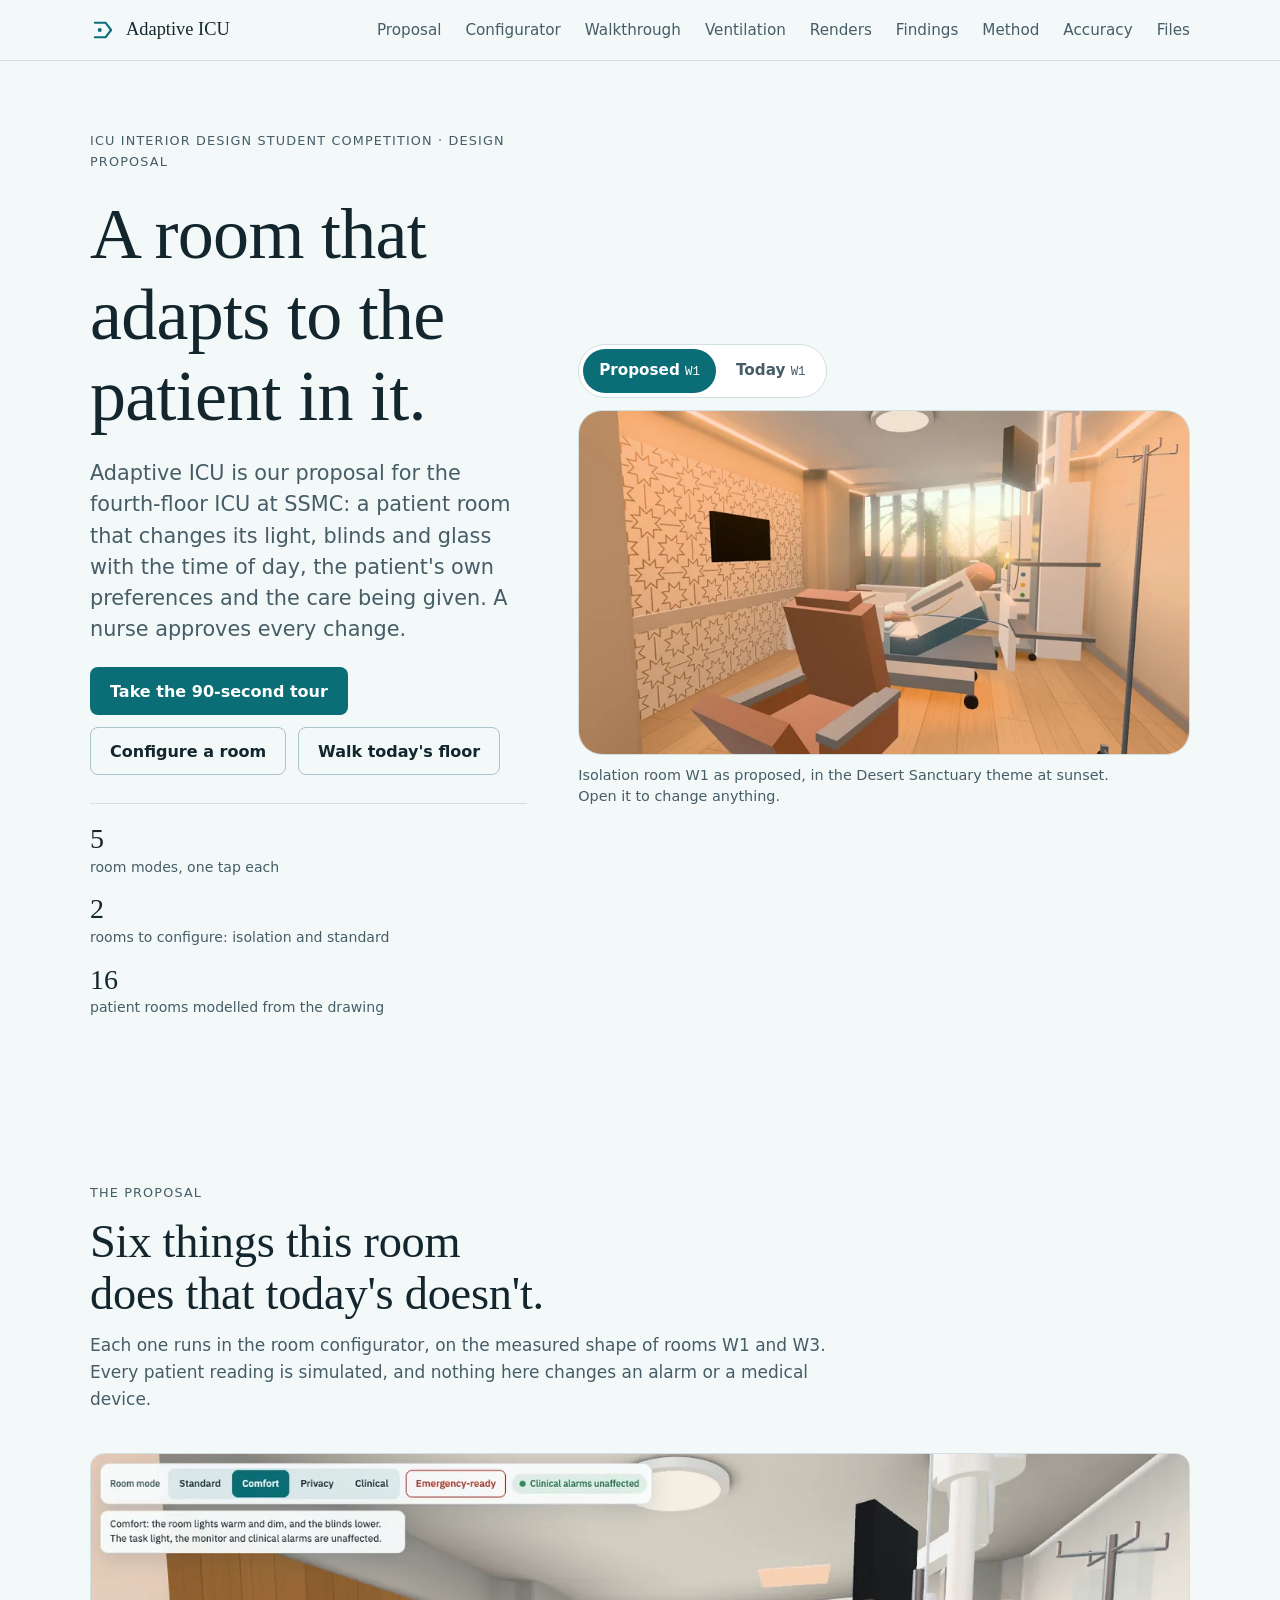
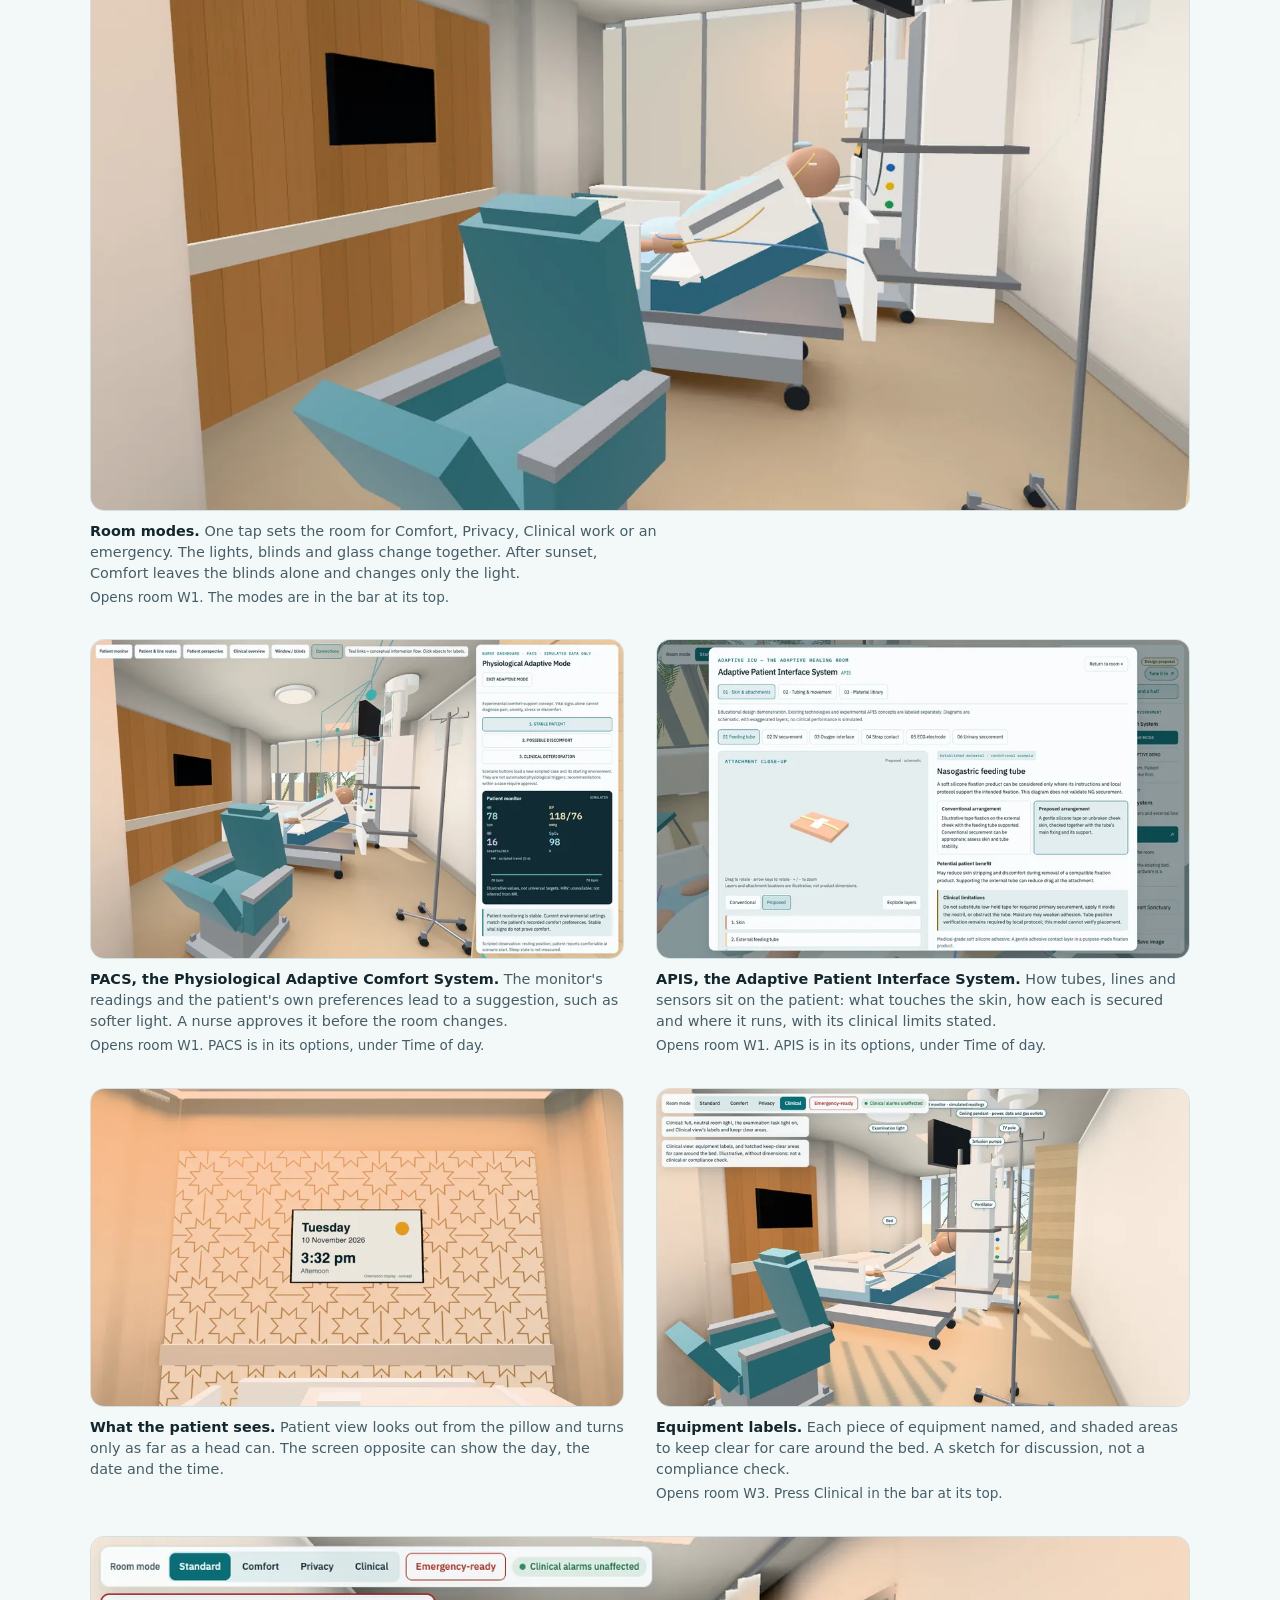
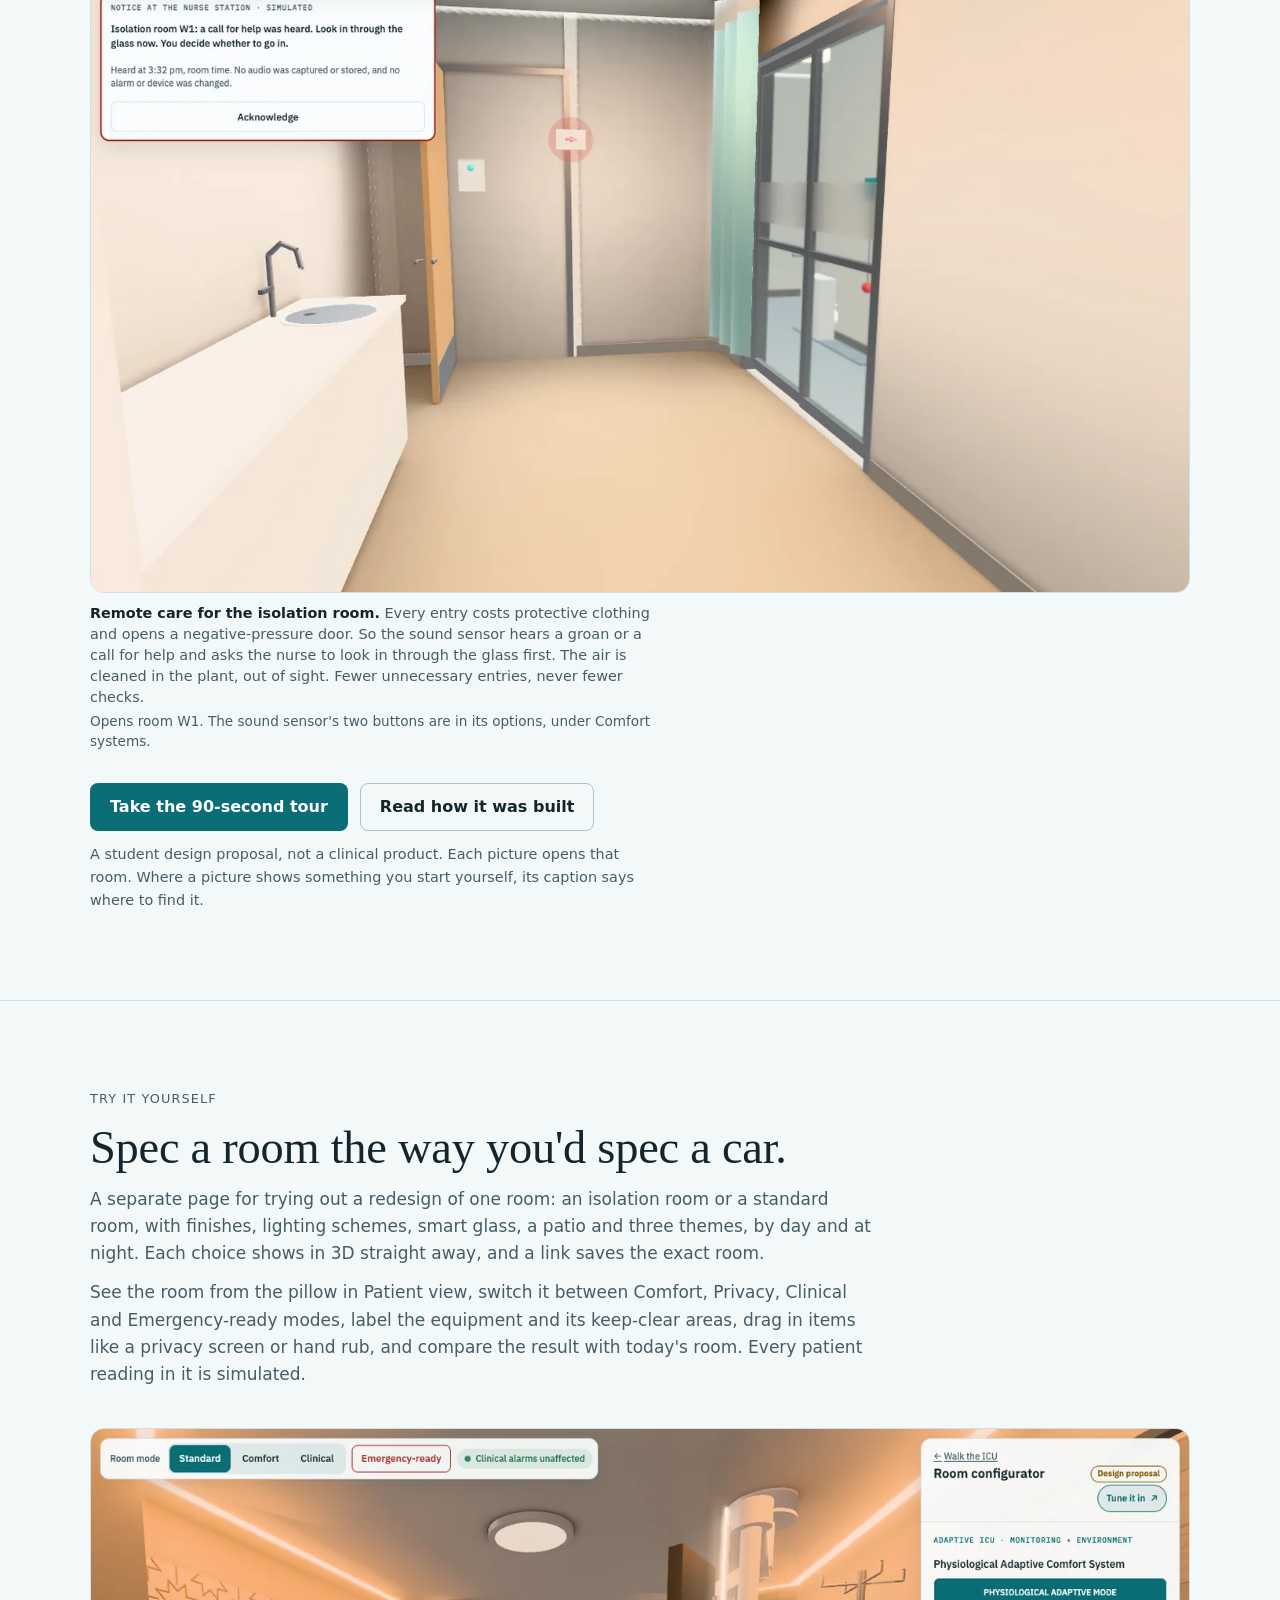
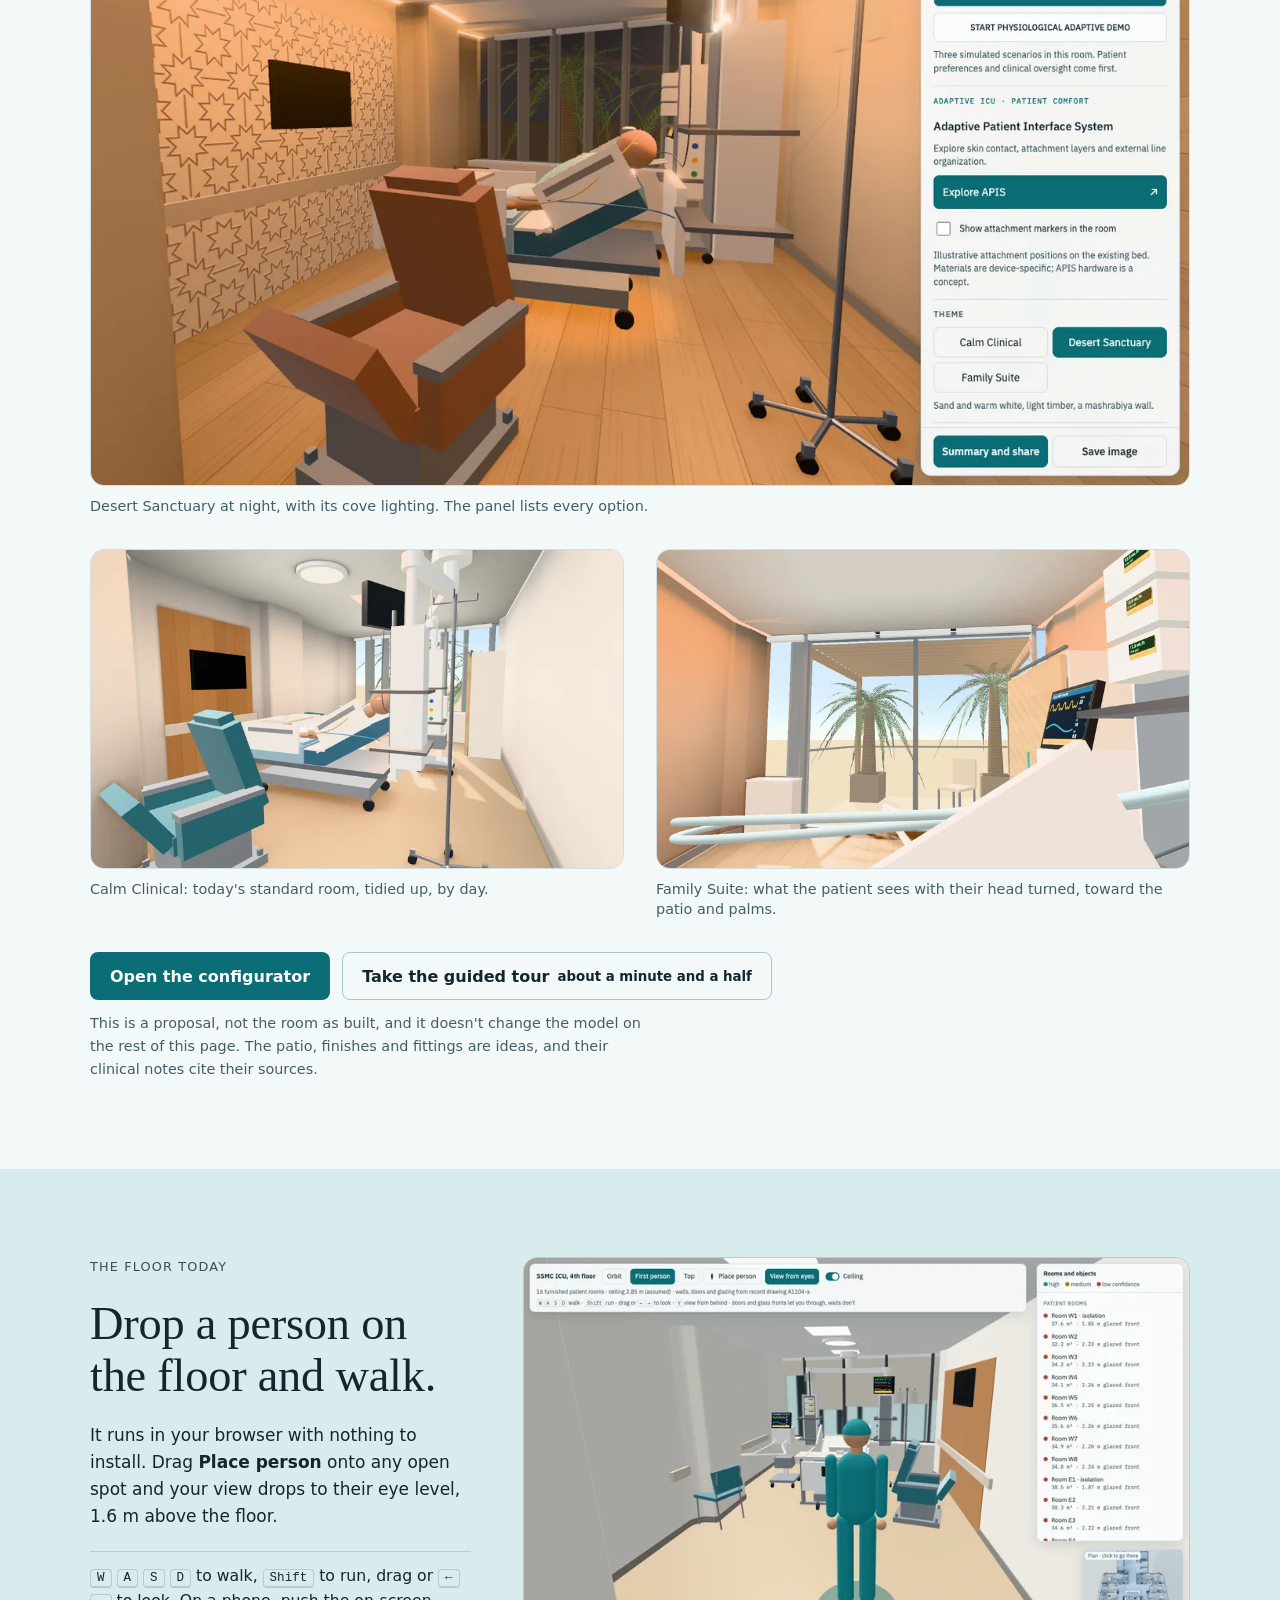
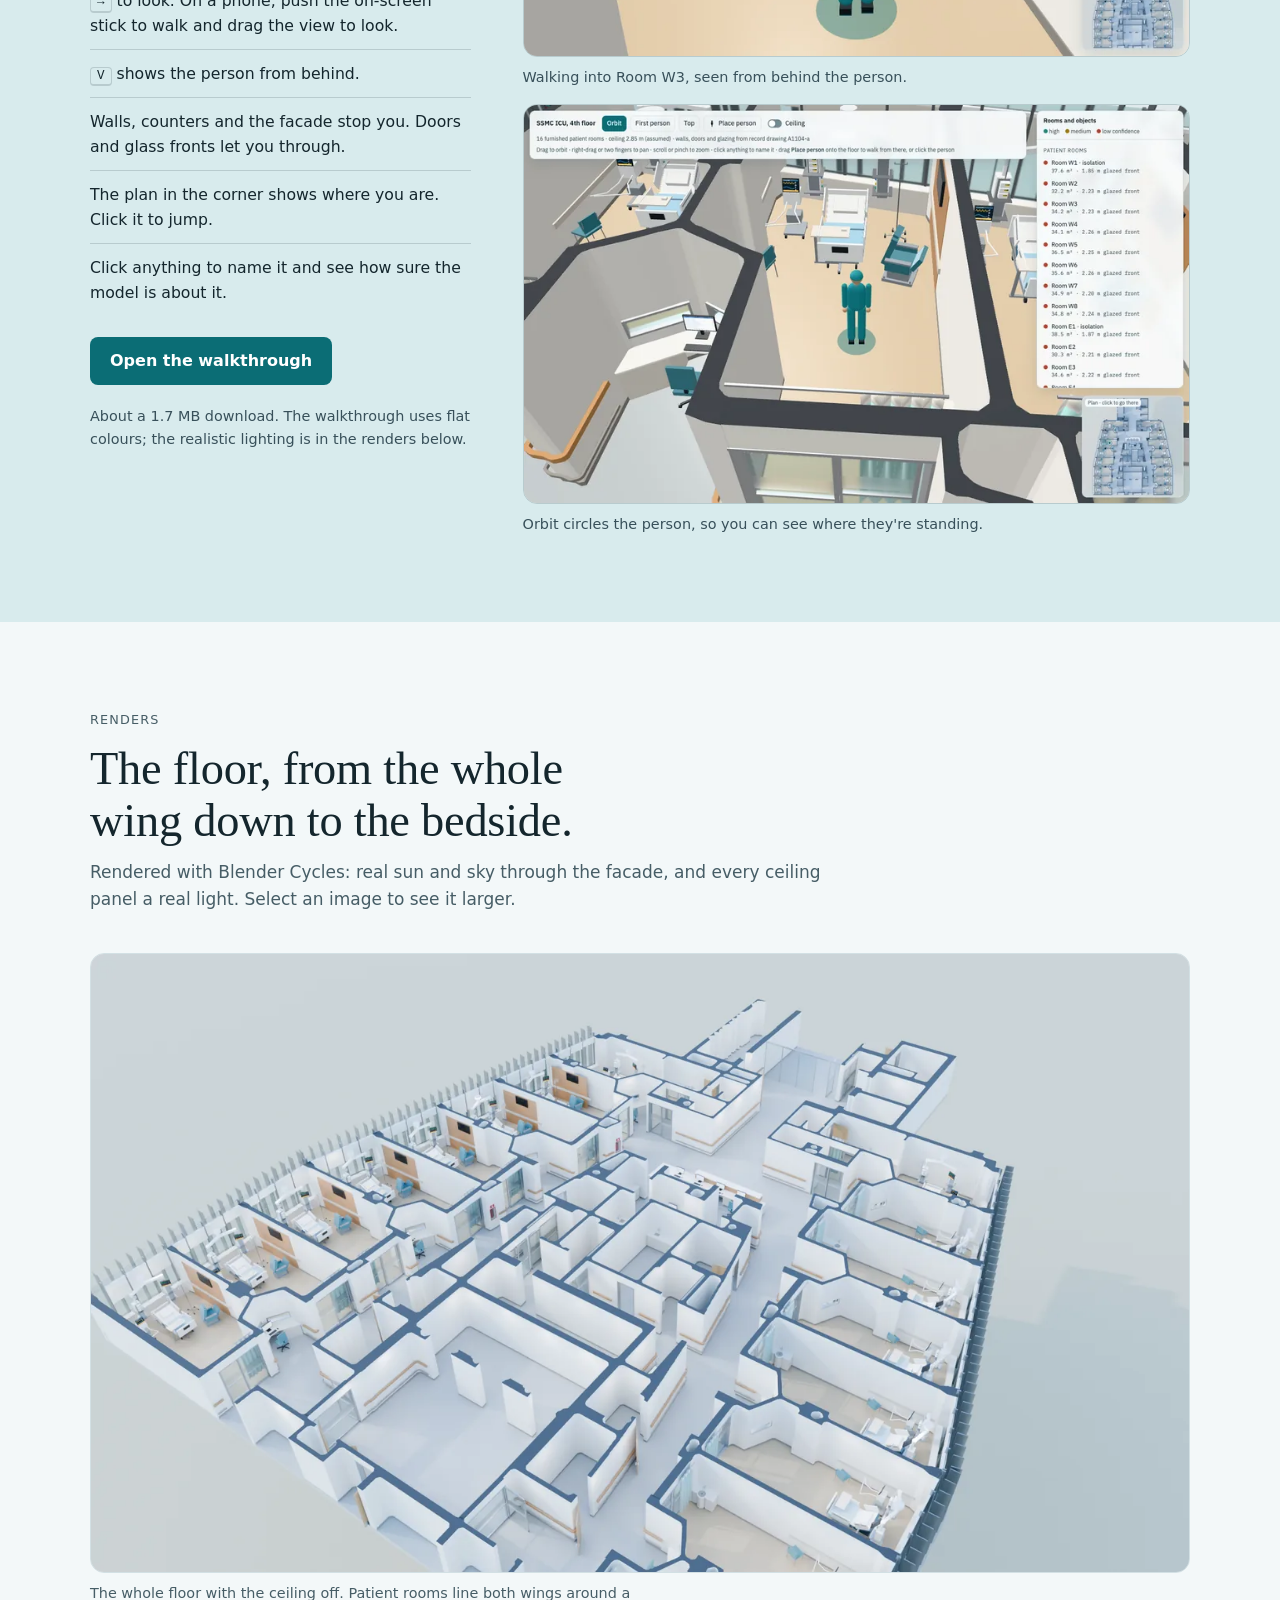
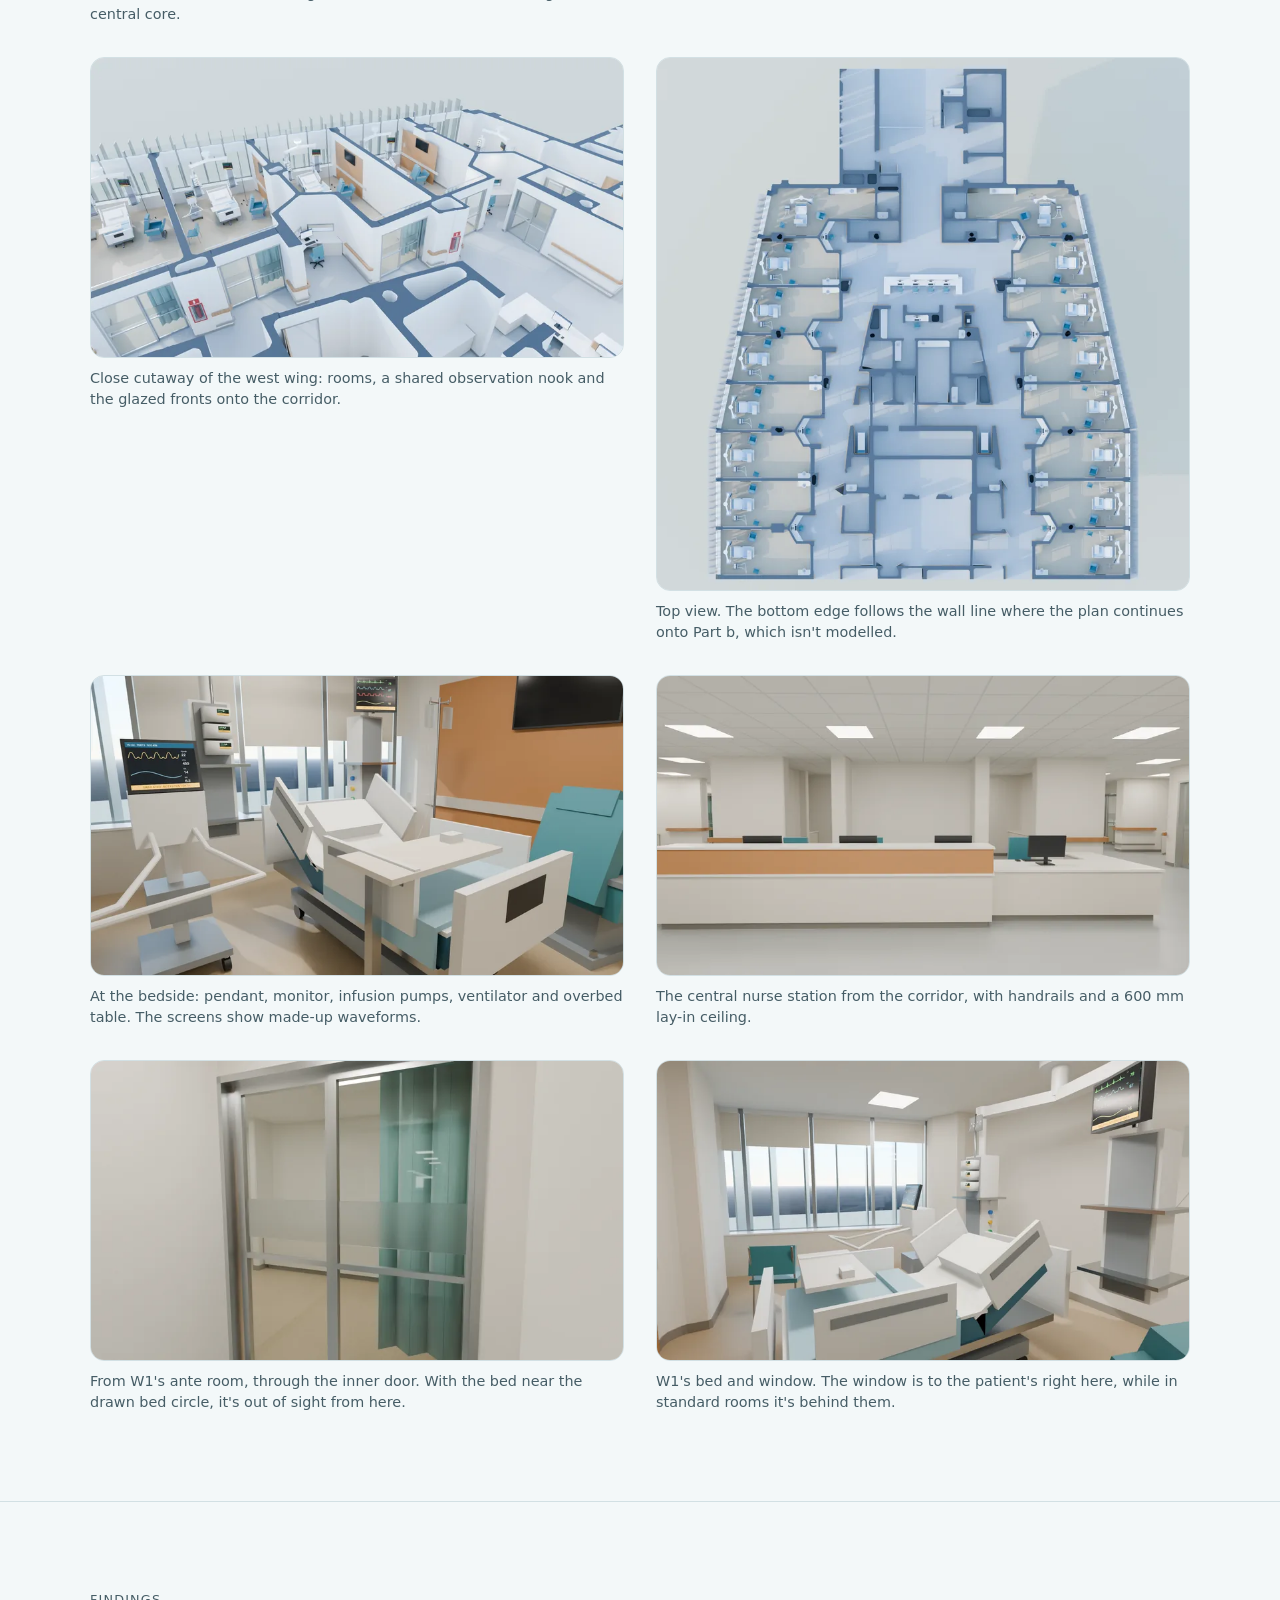
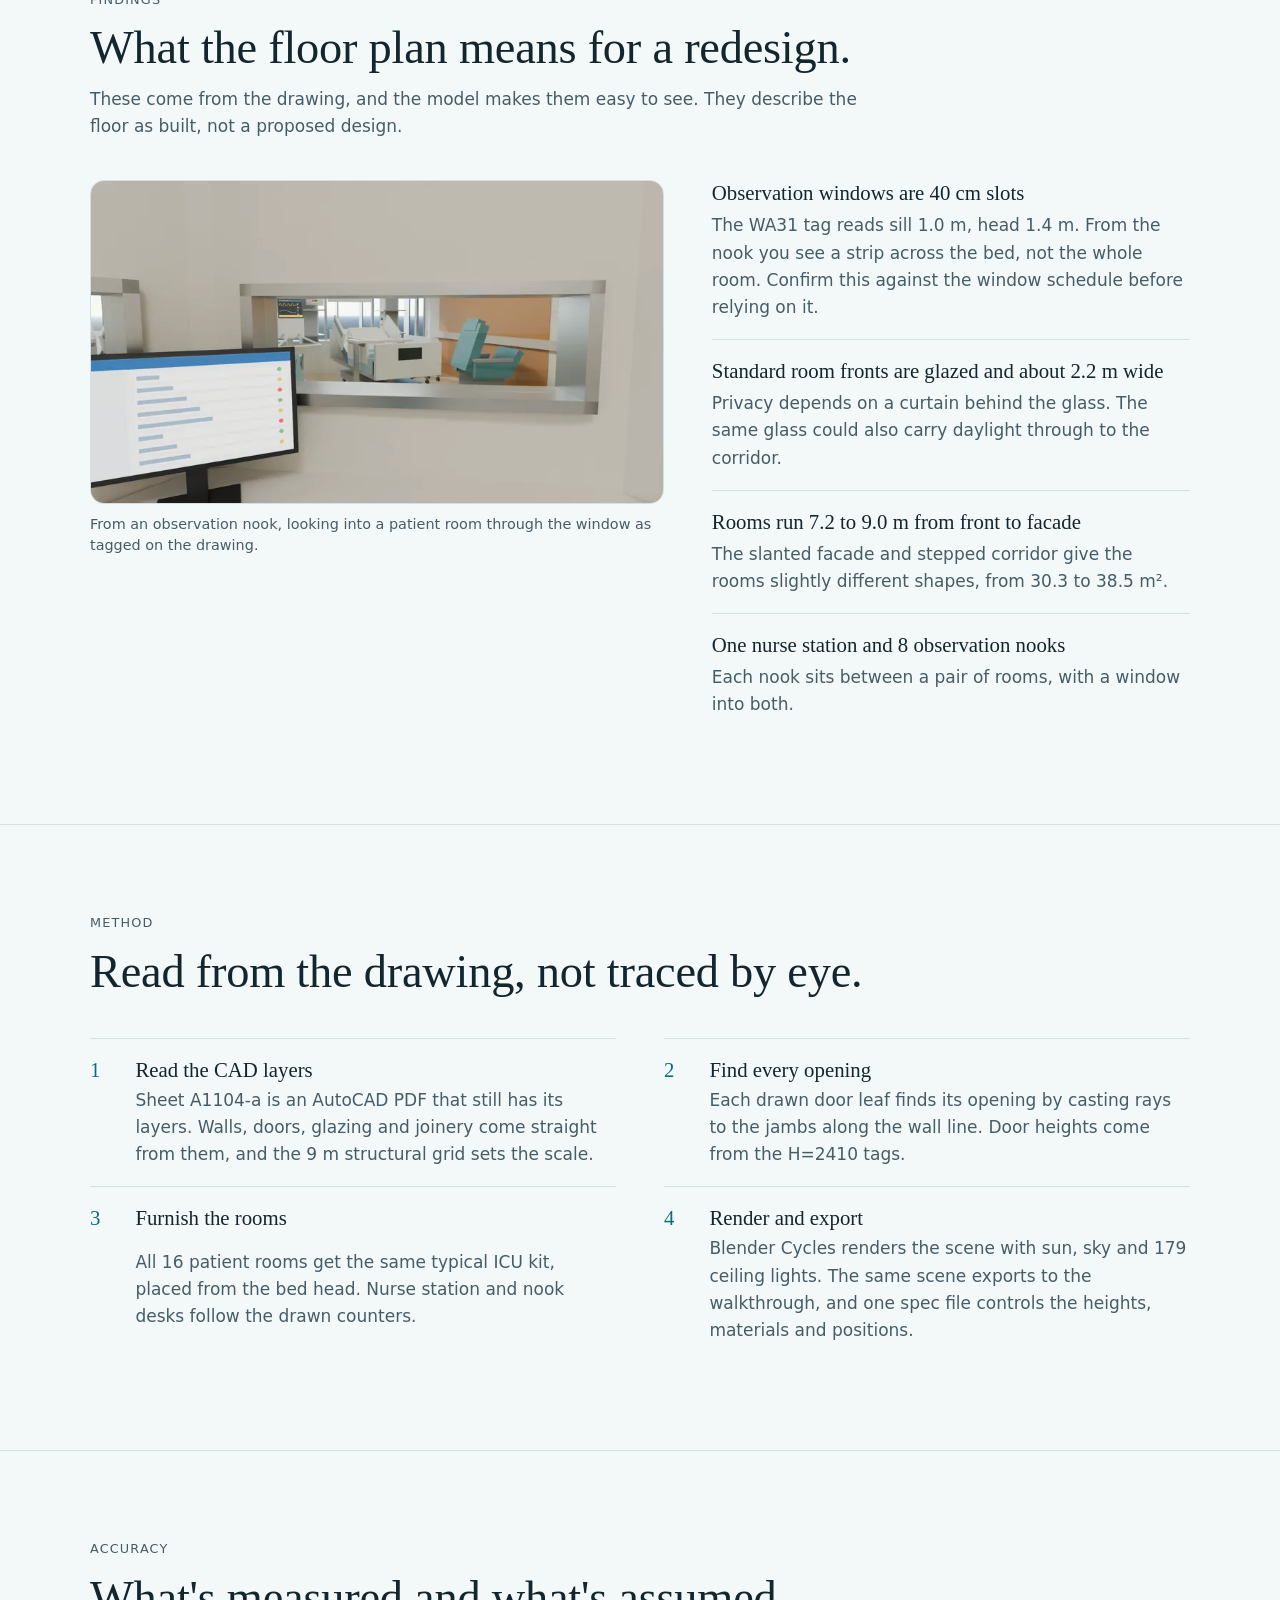
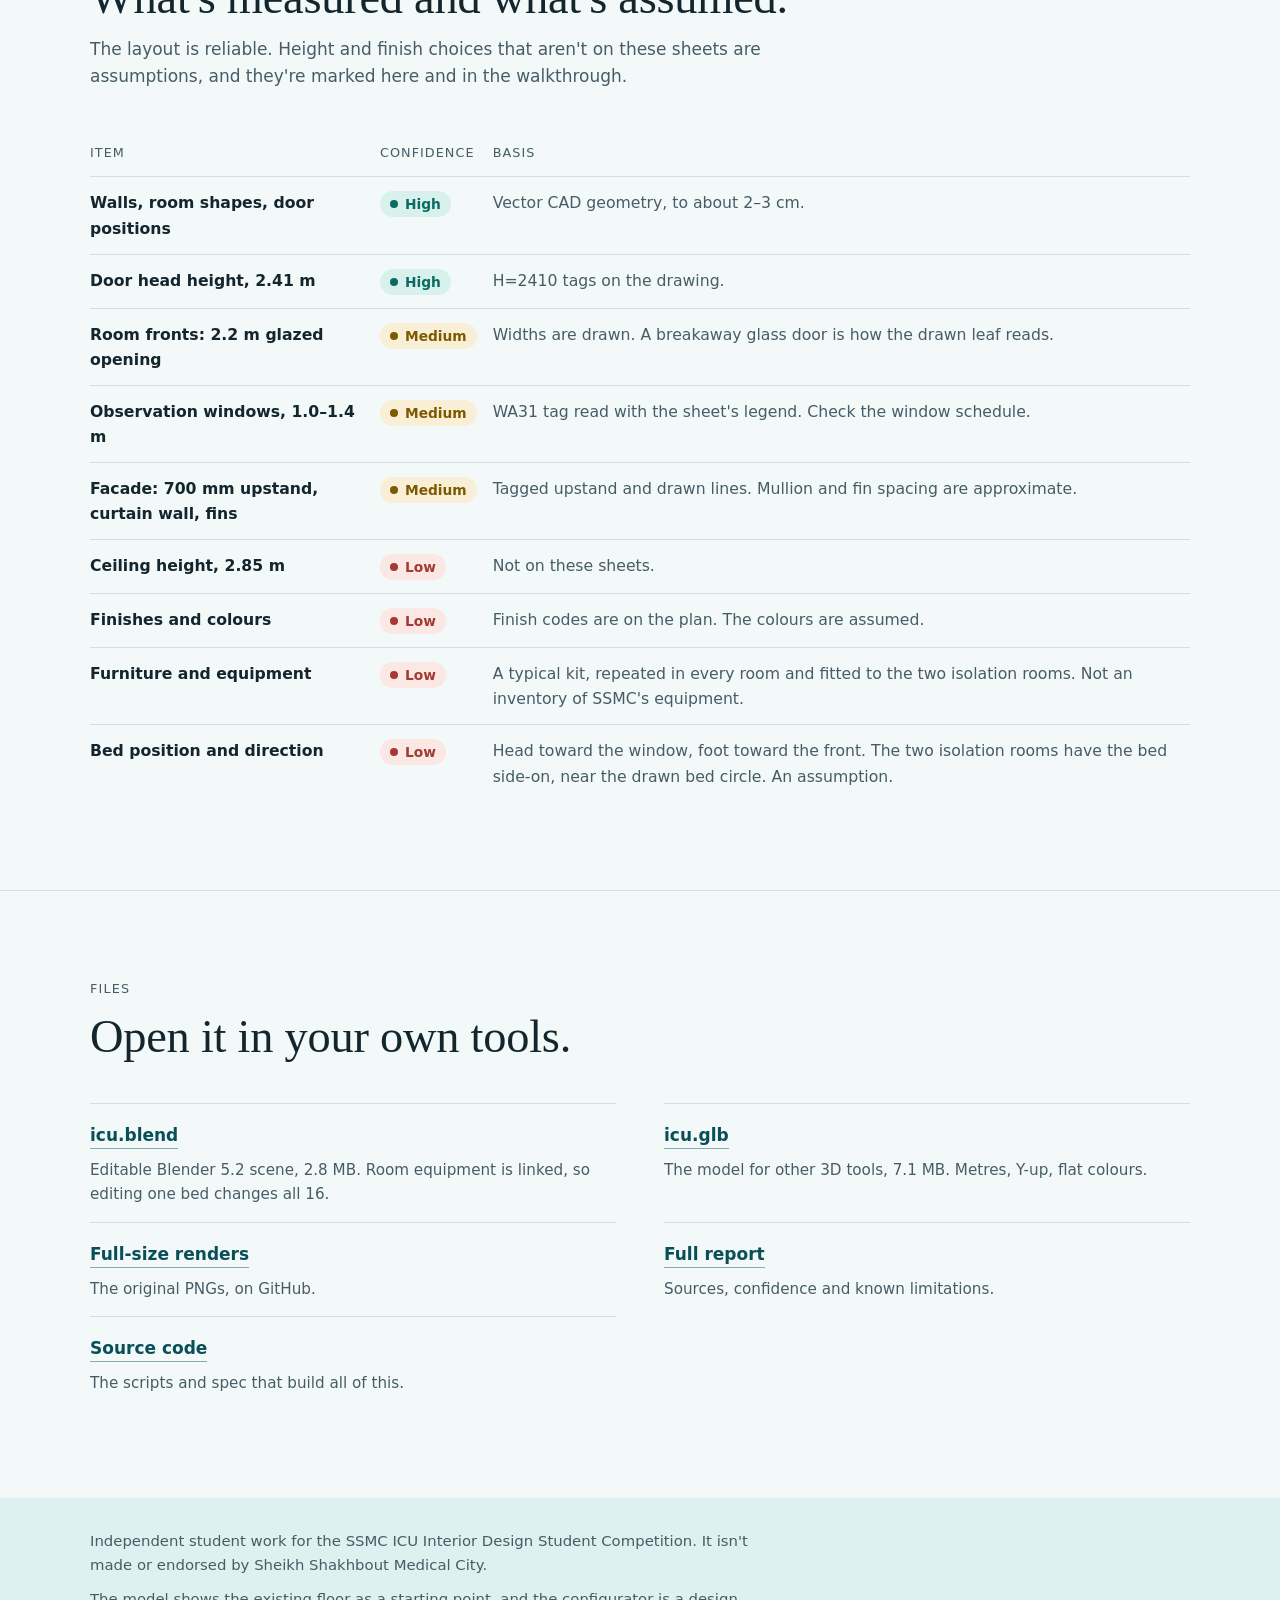
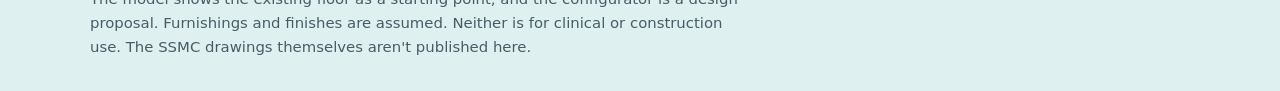
==== index.html @ 010e3672 "One name per thing: As set, Equipment labels and Suggest a room Three names collided. "Standard" was" ====
<!doctype html>
<html lang="en">
<head>
<meta charset="utf-8">
<meta name="viewport" content="width=device-width, initial-scale=1, viewport-fit=cover">
<title>Adaptive ICU: a design proposal for SSMC's fourth-floor ICU</title>
<meta name="description" content="Adaptive ICU is a student design proposal for the SSMC Tower D fourth-floor ICU: a patient room that adapts its light, blinds and glass, shown in 3D on a model built from the as-built drawing.">
<meta name="robots" content="noindex">
<meta name="theme-color" content="#f3f8f9">
<meta property="og:type" content="website">
<meta property="og:title" content="Adaptive ICU: a design proposal for SSMC's ICU">
<meta property="og:description" content="A patient room that adapts its light, blinds and glass, shown in 3D on a model of the existing fourth-floor ICU.">
<meta property="og:url" content="https://ihama1305-design.github.io/ICU-competition/">
<meta property="og:image" content="https://ihama1305-design.github.io/ICU-competition/assets/img/og.jpg">
<meta name="twitter:card" content="summary_large_image">
<link rel="icon" href="favicon.svg" type="image/svg+xml">
<!-- before the first paint, so a phone never shows the row of links that the Menu button replaces; without scripts the row stays -->
<script>document.documentElement.classList.add("has-menu");</script>
<link rel="stylesheet" href="styles.css">
</head>
<!-- ontouchstart: iOS Safari only applies :active once the page listens for touches -->
<body ontouchstart="">
<a class="skip" href="#main">Skip to content</a>
<header class="top">
  <div class="wrap">
    <a class="mark" href="./"><svg width="26" height="26" viewBox="0 0 32 32" aria-hidden="true"><path d="M6 7h13l7 9-7 9H6" fill="none" stroke="currentColor" stroke-width="2.6" stroke-linejoin="round" stroke-linecap="round"/><circle cx="12" cy="16" r="2.4" fill="currentColor"/></svg>Adaptive ICU</a>
    <button type="button" class="menu" id="menu" aria-expanded="false" aria-controls="nav">Menu</button>
    <nav id="nav" aria-label="Sections">
      <a href="#proposal">Proposal</a>
      <a href="configurator/">Configurator</a>
      <a href="#walk">Walkthrough</a>
      <a href="ventilation/">Ventilation</a>
      <a href="#renders">Renders</a>
      <a href="#findings">Findings</a>
      <a href="#method">Method</a>
      <a href="#accuracy">Accuracy</a>
      <a href="#files">Files</a>
    </nav>
  </div>
</header>

<main id="main">
<section class="hero">
  <div class="wrap">
    <div class="hero-copy">
      <p class="eyebrow">ICU Interior Design Student Competition · design proposal</p>
      <h1>A room that adapts to the patient in it.</h1>
      <p class="lede">Adaptive ICU is our proposal for the fourth-floor ICU at SSMC: a patient room that changes its light, blinds and glass with the time of day, the patient's own preferences and the care being given. A nurse approves every change.</p>
      <div class="actions">
        <a class="btn primary" href="configurator/?tour=guided">Take the 90-second tour</a>
        <a class="btn quiet" href="configurator/">Configure a room</a>
        <a class="btn quiet" href="viewer/">Walk today's floor</a>
      </div>
      <dl class="proof">
        <div><dt>room modes, one tap each</dt><dd>5</dd></div>
        <div><dt>rooms to configure: isolation and standard</dt><dd>2</dd></div>
        <div><dt>patient rooms modelled from the drawing</dt><dd>16</dd></div>
      </dl>
    </div>
    <div class="rooms" id="rooms">
      <noscript><style>.rooms-tabs { display: none; }</style></noscript>
      <div class="rooms-tabs" role="tablist" aria-label="Compare the proposal with the room today">
        <button type="button" role="tab" id="tab-proposed" aria-controls="room-proposed" aria-selected="true">Proposed <small>W1</small></button>
        <button type="button" role="tab" id="tab-today" aria-controls="room-today" aria-selected="false" tabindex="-1">Today <small>W1</small></button>
      </div>
      <div class="rooms-track">
        <div role="tabpanel" id="room-proposed" aria-labelledby="tab-proposed">
          <figure>
            <a href="configurator/#c=1003r151011100000010000300000000000100"><img src="assets/img/proposal-room-1440.webp" srcset="assets/img/proposal-room-800.webp 800w, assets/img/proposal-room-1400.webp 1400w, assets/img/proposal-room-1440.webp 1440w" sizes="(min-width: 960px) 58vw, 100vw" width="1440" height="810" alt="The proposed isolation room at sunset in the Desert Sanctuary theme: warm cove light around the ceiling, a star-patterned feature wall with a TV, a terracotta recliner in front, a teaching figure of a patient in the raised bed beside the ceiling pendant, and palms through the windows." loading="eager" decoding="async" fetchpriority="high"></a>
            <figcaption>Isolation room W1 as proposed, in the Desert Sanctuary theme at sunset. Open it to change anything.</figcaption>
          </figure>
        </div>
        <div role="tabpanel" id="room-today" aria-labelledby="tab-today">
          <figure>
            <a href="assets/img/iso_room-1920.webp"><img src="assets/img/iso_room-1920.webp" srcset="assets/img/iso_room-800.webp 800w, assets/img/iso_room-1400.webp 1400w, assets/img/iso_room-1920.webp 1920w" sizes="(min-width: 960px) 58vw, 100vw" width="1920" height="1080" alt="An isolation patient room seen along its length: a recliner in the foreground, a raised bed beside a wood-look feature wall with a TV, a ceiling pendant with a monitor, and a wall of windows at the far end." loading="lazy" decoding="async"></a>
            <figcaption>The same room today. The room comes from the as-built drawing; the equipment is a typical ICU kit, not SSMC's inventory.</figcaption>
          </figure>
        </div>
      </div>
    </div>
  </div>
</section>

<section class="section" id="proposal">
  <div class="wrap">
    <div class="section-head">
      <p class="eyebrow">The proposal</p>
      <h2>Six things this room does that today's doesn't.</h2>
      <p>Each one runs in the room configurator, on the measured shape of rooms W1 and W3. Every patient reading is simulated, and nothing here changes an alarm or a medical device.</p>
    </div>
    <div class="plates">
      <figure class="plate full">
        <a href="configurator/#c=10030010002000000000000000000000000100"><img src="assets/img/proposal-modes-1440.webp" srcset="assets/img/proposal-modes-800.webp 800w, assets/img/proposal-modes-1400.webp 1400w, assets/img/proposal-modes-1440.webp 1440w" sizes="100vw" width="1440" height="860" alt="The isolation room in Comfort mode by day: the room-mode bar at the top with Comfort selected, the window blinds lowered, the light warm and dim, and a note saying the task light, monitor and clinical alarms are unaffected." loading="lazy" decoding="async"></a>
        <figcaption><b>Room modes.</b> One tap sets the room for Comfort, Privacy, Clinical work or an emergency. The lights, blinds and glass change together. After sunset, Comfort leaves the blinds alone and changes only the light. <span class="opens">Opens room W1. The modes are in the bar at its top.</span></figcaption>
      </figure>
      <figure class="plate half">
        <a href="configurator/#c=10030010002000000000000000000000000100"><img src="assets/img/proposal-pacs-1440.webp" srcset="assets/img/proposal-pacs-800.webp 800w, assets/img/proposal-pacs-1400.webp 1400w, assets/img/proposal-pacs-1440.webp 1440w" sizes="(min-width: 720px) 50vw, 100vw" width="1440" height="860" alt="Physiological Adaptive Mode in the isolation room: teal lines link the bedside monitor, the ceiling lights and the blinds, and a nurse dashboard on the right shows simulated heart rate, blood pressure, breathing rate and oxygen saturation with three scripted scenarios." loading="lazy" decoding="async"></a>
        <figcaption><b>PACS, the Physiological Adaptive Comfort System.</b> The monitor's readings and the patient's own preferences lead to a suggestion, such as softer light. A nurse approves it before the room changes. <span class="opens">Opens room W1. PACS is in its options, under Time of day.</span></figcaption>
      </figure>
      <figure class="plate half">
        <a href="configurator/#c=10030010002000000000000000000000000100"><img src="assets/img/proposal-apis-1440.webp" srcset="assets/img/proposal-apis-800.webp 800w, assets/img/proposal-apis-1400.webp 1400w, assets/img/proposal-apis-1440.webp 1440w" sizes="(min-width: 720px) 50vw, 100vw" width="1440" height="860" alt="The Adaptive Patient Interface System: a panel about a nasogastric feeding tube, with a close-up of its attachment layers, the conventional and proposed arrangements side by side, the possible benefit and the clinical limitations." loading="lazy" decoding="async"></a>
        <figcaption><b>APIS, the Adaptive Patient Interface System.</b> How tubes, lines and sensors sit on the patient: what touches the skin, how each is secured and where it runs, with its clinical limits stated. <span class="opens">Opens room W1. APIS is in its options, under Time of day.</span></figcaption>
      </figure>
      <figure class="plate half">
        <a href="configurator/#c=10830151011100000010000300000000000100"><img src="assets/img/proposal-patient-1440.webp" srcset="assets/img/proposal-patient-800.webp 800w, assets/img/proposal-patient-1400.webp 1400w, assets/img/proposal-patient-1440.webp 1440w" sizes="(min-width: 720px) 50vw, 100vw" width="1440" height="860" alt="The patient's view from the pillow in the proposed isolation room: a star-patterned feature wall and, on the screen opposite the bed, the weekday, the date, the time and the word Afternoon." loading="lazy" decoding="async"></a>
        <figcaption><b>What the patient sees.</b> Patient view looks out from the pillow and turns only as far as a head can. The screen opposite can show the day, the date and the time.</figcaption>
      </figure>
      <figure class="plate half">
        <a href="configurator/#c=11030010002000000000000000000000000100"><img src="assets/img/proposal-clinical-1440.webp" srcset="assets/img/proposal-clinical-800.webp 800w, assets/img/proposal-clinical-1400.webp 1400w, assets/img/proposal-clinical-1440.webp 1440w" sizes="(min-width: 720px) 50vw, 100vw" width="1440" height="860" alt="The standard room with its equipment labelled: labels on the bed, ventilator, infusion pumps, IV pole, ceiling pendant and examination light, and hatched keep-clear areas on the floor beside the bed." loading="lazy" decoding="async"></a>
        <figcaption><b>Equipment labels.</b> Each piece of equipment named, and shaded areas to keep clear for care around the bed. A sketch for discussion, not a compliance check. <span class="opens">Opens room W3. Press Clinical in the bar at its top.</span></figcaption>
      </figure>
      <figure class="plate full">
        <a href="configurator/#c=10130010002000000000000000000000000100"><img src="assets/img/proposal-remote-1440.webp" srcset="assets/img/proposal-remote-800.webp 800w, assets/img/proposal-remote-1400.webp 1400w, assets/img/proposal-remote-1440.webp 1440w" sizes="100vw" width="1440" height="860" alt="The isolation room seen from inside its glazed front: the sound sensor on the wall glows red, and a notice marked simulated says a call for help was heard in isolation room W1, asks the nurse to look in through the glass now and leaves going in to them." loading="lazy" decoding="async"></a>
        <figcaption><b>Remote care for the isolation room.</b> Every entry costs protective clothing and opens a negative-pressure door. So the sound sensor hears a groan or a call for help and asks the nurse to look in through the glass first. The air is cleaned in the plant, out of sight. Fewer unnecessary entries, never fewer checks. <span class="opens">Opens room W1. The sound sensor's two buttons are in its options, under Comfort systems.</span></figcaption>
      </figure>
    </div>
    <div class="section-foot">
      <div class="actions"><a class="btn primary" href="configurator/?tour=guided">Take the 90-second tour</a> <a class="btn quiet" href="https://github.com/ihama1305-design/ICU-competition/blob/main/REPORT.md">Read how it was built</a></div>
      <p class="note">A student design proposal, not a clinical product. Each picture opens that room. Where a picture shows something you start yourself, its caption says where to find it.</p>
    </div>
  </div>
</section>

<section class="section" id="configurator">
  <div class="wrap">
    <div class="section-head">
      <p class="eyebrow">Try it yourself</p>
      <h2>Spec a room the way you'd spec a car.</h2>
      <p>A separate page for trying out a redesign of one room: an isolation room or a standard room, with finishes, lighting schemes, smart glass, a patio and three themes, by day and at night. Each choice shows in 3D straight away, and a link saves the exact room.</p>
      <p>See the room from the pillow in Patient view, switch it between Comfort, Privacy, Clinical and Emergency-ready modes, label the equipment and its keep-clear areas, drag in items like a privacy screen or hand rub, and compare the result with today's room. Every patient reading in it is simulated.</p>
    </div>
    <div class="plates">
      <figure class="plate full">
        <a href="configurator/#c=10044151011100000010000300000000000100"><img src="assets/img/config-desert-1440.webp" srcset="assets/img/config-desert-800.webp 800w, assets/img/config-desert-1400.webp 1400w, assets/img/config-desert-1440.webp 1440w" sizes="100vw" width="1440" height="860" alt="The room configurator showing an isolation room at night in the Desert Sanctuary theme: warm cove light around the ceiling, a mashrabiya feature wall and light timber floor, a teaching figure of a patient in the bed, and a panel of options on the right." loading="lazy" decoding="async"></a>
        <figcaption>Desert Sanctuary at night, with its cove lighting. The panel lists every option.</figcaption>
      </figure>
      <figure class="plate half">
        <a href="configurator/#c=11030010002000000000000000000000000100"><img src="assets/img/config-calm-1440.webp" srcset="assets/img/config-calm-800.webp 800w, assets/img/config-calm-1400.webp 1400w, assets/img/config-calm-1440.webp 1440w" sizes="(min-width: 720px) 50vw, 100vw" width="1440" height="860" alt="A standard room in the Calm Clinical theme by day: a teal recliner and an IV pole in front, a teaching figure of a patient in the bed with its backrest raised beside the ceiling pendant, a TV on a wood feature wall, and palms outside the window" loading="lazy" decoding="async"></a>
        <figcaption>Calm Clinical: today's standard room, tidied up, by day.</figcaption>
      </figure>
      <figure class="plate half">
        <a href="configurator/#c=11430221010100000002101300001000000100"><img src="assets/img/config-patio-1440.webp" srcset="assets/img/config-patio-800.webp 800w, assets/img/config-patio-1400.webp 1400w, assets/img/config-patio-1440.webp 1440w" sizes="(min-width: 720px) 50vw, 100vw" width="1440" height="860" alt="The patient's view from the bed in a standard room in the Family Suite theme, turned toward a sliding door and a shaded balcony with palms in planters, past the bed rail and the infusion pumps." loading="lazy" decoding="async"></a>
        <figcaption>Family Suite: what the patient sees with their head turned, toward the patio and palms.</figcaption>
      </figure>
    </div>
    <div class="section-foot">
      <div class="actions"><a class="btn primary" href="configurator/">Open the configurator</a> <a class="btn quiet" href="configurator/?tour=guided">Take the guided tour <small>about a minute and a half</small></a></div>
      <p class="note">This is a proposal, not the room as built, and it doesn't change the model on the rest of this page. The patio, finishes and fittings are ideas, and their clinical notes cite their sources.</p>
    </div>
  </div>
</section>

<section class="band" id="walk">
  <div class="wrap">
    <div class="band-copy">
      <p class="eyebrow">The floor today</p>
      <h2>Drop a person on the floor and walk.</h2>
      <p>It runs in your browser with nothing to install. Drag <b>Place person</b> onto any open spot and your view drops to their eye level, 1.6 m above the floor.</p>
      <ul class="how">
        <li><kbd>W</kbd> <kbd>A</kbd> <kbd>S</kbd> <kbd>D</kbd> to walk, <kbd>Shift</kbd> to run, drag or <kbd>←</kbd> <kbd>→</kbd> to look. On a phone, push the on-screen stick to walk and drag the view to look.</li>
        <li><kbd>V</kbd> shows the person from behind.</li>
        <li>Walls, counters and the facade stop you. Doors and glass fronts let you through.</li>
        <li>The plan in the corner shows where you are. Click it to jump.</li>
        <li>Click anything to name it and see how sure the model is about it.</li>
      </ul>
      <div class="actions"><a class="btn primary" href="viewer/">Open the walkthrough</a></div>
      <p class="note">About a 1.7 MB download. The walkthrough uses flat colours; the realistic lighting is in the renders below.</p>
    </div>
    <div class="shots">
      <figure>
        <img src="assets/img/walk-behind-1440.webp" srcset="assets/img/walk-behind-800.webp 800w, assets/img/walk-behind-1400.webp 1400w, assets/img/walk-behind-1440.webp 1440w" sizes="(min-width: 960px) 60vw, 100vw" width="1440" height="860" alt="The walkthrough viewer in a patient room, with a figure in teal scrubs seen from behind facing the bed, a floor-plan minimap in the corner and a list of rooms at the side." loading="lazy" decoding="async">
        <figcaption>Walking into Room W3, seen from behind the person.</figcaption>
      </figure>
      <figure>
        <img src="assets/img/walk-orbit-1440.webp" srcset="assets/img/walk-orbit-800.webp 800w, assets/img/walk-orbit-1400.webp 1400w, assets/img/walk-orbit-1440.webp 1440w" sizes="(min-width: 960px) 60vw, 100vw" width="1440" height="860" alt="The same person seen from above in orbit view with the ceiling off, standing in a patient room with the bed, recliner and corridor around them." loading="lazy" decoding="async">
        <figcaption>Orbit circles the person, so you can see where they're standing.</figcaption>
      </figure>
    </div>
  </div>
</section>

<section class="section" id="renders">
  <div class="wrap">
    <div class="section-head">
      <p class="eyebrow">Renders</p>
      <h2>The floor, from the whole wing down to the bedside.</h2>
      <p>Rendered with Blender Cycles: real sun and sky through the facade, and every ceiling panel a real light. Select an image to see it larger.</p>
    </div>
    <div class="plates">
      <figure class="plate full">
        <a href="assets/img/aerial-1920.webp"><img src="assets/img/aerial-1920.webp" srcset="assets/img/aerial-800.webp 800w, assets/img/aerial-1400.webp 1400w, assets/img/aerial-1920.webp 1920w" sizes="100vw" width="1920" height="1080" alt="The whole ICU floor from above with the ceiling removed: patient rooms line both wings around a central core, with dark section caps on the cut walls." loading="lazy" decoding="async"></a>
        <figcaption>The whole floor with the ceiling off. Patient rooms line both wings around a central core.</figcaption>
      </figure>
      <figure class="plate half">
        <a href="assets/img/aerial_close-1920.webp"><img src="assets/img/aerial_close-1920.webp" srcset="assets/img/aerial_close-800.webp 800w, assets/img/aerial_close-1400.webp 1400w, assets/img/aerial_close-1920.webp 1920w" sizes="(min-width: 720px) 50vw, 100vw" width="1920" height="1080" alt="A close cutaway of the west wing showing patient rooms with beds and pendants, an observation nook with a desk, and glazed room fronts onto the corridor." loading="lazy" decoding="async"></a>
        <figcaption>Close cutaway of the west wing: rooms, a shared observation nook and the glazed fronts onto the corridor.</figcaption>
      </figure>
      <figure class="plate half">
        <a href="assets/img/plan-1800.webp"><img src="assets/img/plan-1800.webp" srcset="assets/img/plan-800.webp 800w, assets/img/plan-1400.webp 1400w, assets/img/plan-1800.webp 1800w" sizes="(min-width: 720px) 50vw, 100vw" width="1800" height="1800" alt="A top-down view of the floor showing all sixteen patient rooms, the central core, the U-shaped nurse station and the north lobby block." loading="lazy" decoding="async"></a>
        <figcaption>Top view. The bottom edge follows the wall line where the plan continues onto Part b, which isn't modelled.</figcaption>
      </figure>
      <figure class="plate half">
        <a href="assets/img/bedside-1920.webp"><img src="assets/img/bedside-1920.webp" srcset="assets/img/bedside-800.webp 800w, assets/img/bedside-1400.webp 1400w, assets/img/bedside-1920.webp 1920w" sizes="(min-width: 720px) 50vw, 100vw" width="1920" height="1080" alt="At the bedside: a raised ICU bed with side rails and an overbed table, a ventilator with breathing tubes, a pendant holding infusion pumps and a patient monitor." loading="lazy" decoding="async"></a>
        <figcaption>At the bedside: pendant, monitor, infusion pumps, ventilator and overbed table. The screens show made-up waveforms.</figcaption>
      </figure>
      <figure class="plate half">
        <a href="assets/img/corridor-1920.webp"><img src="assets/img/corridor-1920.webp" srcset="assets/img/corridor-800.webp 800w, assets/img/corridor-1400.webp 1400w, assets/img/corridor-1920.webp 1920w" sizes="(min-width: 720px) 50vw, 100vw" width="1920" height="1080" alt="The central nurse station seen from the corridor: a raised wood-faced transaction ledge with monitors and chairs behind it, wood handrails along the walls and a lay-in ceiling grid with LED panels." loading="lazy" decoding="async"></a>
        <figcaption>The central nurse station from the corridor, with handrails and a 600 mm lay-in ceiling.</figcaption>
      </figure>
      <figure class="plate half">
        <a href="assets/img/iso_entry-1920.webp"><img src="assets/img/iso_entry-1920.webp" srcset="assets/img/iso_entry-800.webp 800w, assets/img/iso_entry-1400.webp 1400w, assets/img/iso_entry-1920.webp 1920w" sizes="(min-width: 720px) 50vw, 100vw" width="1920" height="1080" alt="The glazed inner door of an isolation room seen from its ante room: two glass panels with a frosted band and a teal curtain gathered behind them, and a plain wall beyond." loading="lazy" decoding="async"></a>
        <figcaption>From W1's ante room, through the inner door. With the bed near the drawn bed circle, it's out of sight from here.</figcaption>
      </figure>
      <figure class="plate half">
        <a href="assets/img/iso_window-1920.webp"><img src="assets/img/iso_window-1920.webp" srcset="assets/img/iso_window-800.webp 800w, assets/img/iso_window-1400.webp 1400w, assets/img/iso_window-1920.webp 1920w" sizes="(min-width: 720px) 50vw, 100vw" width="1920" height="1080" alt="An isolation room's bed seen from near its foot, with a wall of windows beyond it, a visitor chair, a ventilator and a ceiling pendant holding pumps and a monitor." loading="lazy" decoding="async"></a>
        <figcaption>W1's bed and window. The window is to the patient's right here, while in standard rooms it's behind them.</figcaption>
      </figure>
    </div>
  </div>
</section>

<section class="section" id="findings">
  <div class="wrap">
    <div class="section-head">
      <p class="eyebrow">Findings</p>
      <h2>What the floor plan means for a redesign.</h2>
      <p>These come from the drawing, and the model makes them easy to see. They describe the floor as built, not a proposed design.</p>
    </div>
    <div class="findings">
      <figure>
        <a href="assets/img/observation-1920.webp"><img src="assets/img/observation-1920.webp" srcset="assets/img/observation-800.webp 800w, assets/img/observation-1400.webp 1400w, assets/img/observation-1920.webp 1920w" sizes="(min-width: 960px) 55vw, 100vw" width="1920" height="1080" alt="The view from an observation nook through a narrow horizontal window into a patient room. Only a strip across the bed and recliner is visible." loading="lazy" decoding="async"></a>
        <figcaption>From an observation nook, looking into a patient room through the window as tagged on the drawing.</figcaption>
      </figure>
      <div class="finding-list">
        <div class="finding">
          <h3>Observation windows are 40 cm slots</h3>
          <p>The WA31 tag reads sill 1.0 m, head 1.4 m. From the nook you see a strip across the bed, not the whole room. Confirm this against the window schedule before relying on it.</p>
        </div>
        <div class="finding">
          <h3>Standard room fronts are glazed and about 2.2 m wide</h3>
          <p>Privacy depends on a curtain behind the glass. The same glass could also carry daylight through to the corridor.</p>
        </div>
        <div class="finding">
          <h3>Rooms run 7.2 to 9.0 m from front to facade</h3>
          <p>The slanted facade and stepped corridor give the rooms slightly different shapes, from 30.3 to 38.5 m².</p>
        </div>
        <div class="finding">
          <h3>One nurse station and 8 observation nooks</h3>
          <p>Each nook sits between a pair of rooms, with a window into both.</p>
        </div>
      </div>
    </div>
  </div>
</section>

<section class="section" id="method">
  <div class="wrap">
    <div class="section-head">
      <p class="eyebrow">Method</p>
      <h2>Read from the drawing, not traced by eye.</h2>
    </div>
    <ol class="steps">
      <li><h3>Read the CAD layers</h3><p>Sheet A1104-a is an AutoCAD PDF that still has its layers. Walls, doors, glazing and joinery come straight from them, and the 9 m structural grid sets the scale.</p></li>
      <li><h3>Find every opening</h3><p>Each drawn door leaf finds its opening by casting rays to the jambs along the wall line. Door heights come from the H=2410 tags.</p></li>
      <li><h3>Furnish the rooms</h3><p>All 16 patient rooms get the same typical ICU kit, placed from the bed head. Nurse station and nook desks follow the drawn counters.</p></li>
      <li><h3>Render and export</h3><p>Blender Cycles renders the scene with sun, sky and 179 ceiling lights. The same scene exports to the walkthrough, and one spec file controls the heights, materials and positions.</p></li>
    </ol>
  </div>
</section>

<section class="section" id="accuracy">
  <div class="wrap">
    <div class="section-head">
      <p class="eyebrow">Accuracy</p>
      <h2>What's measured and what's assumed.</h2>
      <p>The layout is reliable. Height and finish choices that aren't on these sheets are assumptions, and they're marked here and in the walkthrough.</p>
    </div>
    <table class="accuracy">
      <thead><tr><th scope="col">Item</th><th scope="col">Confidence</th><th scope="col">Basis</th></tr></thead>
      <tbody>
        <tr><th scope="row">Walls, room shapes, door positions</th><td><span class="conf high">High</span></td><td>Vector CAD geometry, to about 2–3 cm.</td></tr>
        <tr><th scope="row">Door head height, 2.41 m</th><td><span class="conf high">High</span></td><td>H=2410 tags on the drawing.</td></tr>
        <tr><th scope="row">Room fronts: 2.2 m glazed opening</th><td><span class="conf med">Medium</span></td><td>Widths are drawn. A breakaway glass door is how the drawn leaf reads.</td></tr>
        <tr><th scope="row">Observation windows, 1.0–1.4 m</th><td><span class="conf med">Medium</span></td><td>WA31 tag read with the sheet's legend. Check the window schedule.</td></tr>
        <tr><th scope="row">Facade: 700 mm upstand, curtain wall, fins</th><td><span class="conf med">Medium</span></td><td>Tagged upstand and drawn lines. Mullion and fin spacing are approximate.</td></tr>
        <tr><th scope="row">Ceiling height, 2.85 m</th><td><span class="conf low">Low</span></td><td>Not on these sheets.</td></tr>
        <tr><th scope="row">Finishes and colours</th><td><span class="conf low">Low</span></td><td>Finish codes are on the plan. The colours are assumed.</td></tr>
        <tr><th scope="row">Furniture and equipment</th><td><span class="conf low">Low</span></td><td>A typical kit, repeated in every room and fitted to the two isolation rooms. Not an inventory of SSMC's equipment.</td></tr>
        <tr><th scope="row">Bed position and direction</th><td><span class="conf low">Low</span></td><td>Head toward the window, foot toward the front. The two isolation rooms have the bed side-on, near the drawn bed circle. An assumption.</td></tr>
      </tbody>
    </table>
  </div>
</section>

<section class="section" id="files">
  <div class="wrap">
    <div class="section-head">
      <p class="eyebrow">Files</p>
      <h2>Open it in your own tools.</h2>
    </div>
    <ul class="files">
      <li><a href="downloads/icu.blend">icu.blend</a><span>Editable Blender 5.2 scene, 2.8 MB. Room equipment is linked, so editing one bed changes all 16.</span></li>
      <li><a href="downloads/icu.glb">icu.glb</a><span>The model for other 3D tools, 7.1 MB. Metres, Y-up, flat colours.</span></li>
      <li><a href="https://github.com/ihama1305-design/ICU-competition/tree/main/renders">Full-size renders</a><span>The original PNGs, on GitHub.</span></li>
      <li><a href="https://github.com/ihama1305-design/ICU-competition/blob/main/REPORT.md">Full report</a><span>Sources, confidence and known limitations.</span></li>
      <li><a href="https://github.com/ihama1305-design/ICU-competition">Source code</a><span>The scripts and spec that build all of this.</span></li>
    </ul>
  </div>
</section>
</main>

<footer class="foot">
  <div class="wrap">
    <p>Independent student work for the SSMC ICU Interior Design Student Competition. It isn't made or endorsed by Sheikh Shakhbout Medical City.</p>
    <p>The model shows the existing floor as a starting point, and the configurator is a design proposal. Furnishings and finishes are assumed. Neither is for clinical or construction use. The SSMC drawings themselves aren't published here.</p>
  </div>
</footer>
<script>
/* On a phone the nine section links sit behind one Menu button, so the header is one row. Choosing a link, or Esc, closes it. */
(() => {
  const top = document.querySelector(".top"), button = document.getElementById("menu"), nav = document.getElementById("nav");
  const set = open => { top.classList.toggle("open", open); button.setAttribute("aria-expanded", String(open)); };
  button.addEventListener("click", () => set(button.getAttribute("aria-expanded") !== "true"));
  nav.addEventListener("click", e => { if (e.target.closest("a")) set(false); });
  addEventListener("keydown", e => {
    if (e.key !== "Escape" || button.getAttribute("aria-expanded") !== "true") return;
    set(false);
    button.focus();
  });
})();

/* Room carousel. The scroller snaps and swipes by itself; this adds the tabs, arrow keys and mouse drag. */
(() => {
  const root = document.getElementById("rooms");
  const track = root.querySelector(".rooms-track");
  const tabs = [...root.querySelectorAll('[role="tab"]')];
  const panels = [...root.querySelectorAll('[role="tabpanel"]')];
  const motion = () => (matchMedia("(prefers-reduced-motion: reduce)").matches ? "auto" : "smooth");
  const left = i => Math.max(0, Math.min(track.scrollWidth - track.clientWidth, panels[i].offsetLeft - (track.clientWidth - panels[i].offsetWidth) / 2));
  const nearest = () => panels.reduce((best, _, n) => (Math.abs(left(n) - track.scrollLeft) < Math.abs(left(best) - track.scrollLeft) ? n : best), 0);
  let current = 0;
  let target = null; /* the slide the script is scrolling to: the tab already shows it, so slides passed on the way don't change it */
  let failsafe = 0;

  function select(i) {
    current = i;
    if (panels.some((p, n) => n !== i && p.contains(document.activeElement))) tabs[i].focus({ preventScroll: true }); /* inert would drop it */
    tabs.forEach((t, n) => {
      t.setAttribute("aria-selected", n === i);
      t.tabIndex = n === i ? 0 : -1;
    });
    panels.forEach((p, n) => { p.inert = n !== i; });
  }
  function arrived() {
    target = null;
    clearTimeout(failsafe);
    track.style.scrollSnapType = "";
  }
  function go(i) {
    select(i);
    if (Math.abs(track.scrollLeft - left(i)) <= 2) return arrived();
    target = i;
    clearTimeout(failsafe);
    failsafe = setTimeout(arrived, 2000);
    track.scrollTo({ left: left(i), behavior: motion() });
  }

  select(0);
  track.addEventListener("scroll", () => {
    if (target !== null) {
      if (Math.abs(track.scrollLeft - left(target)) <= 2) arrived();
    } else if (!dragging && nearest() !== current) {
      select(nearest());
    }
  }, { passive: true });
  /* the person took over; a wheel only counts if it's moving the slides rather than the page */
  track.addEventListener("touchstart", arrived, { passive: true });
  track.addEventListener("wheel", e => { if (!dragging && Math.abs(e.deltaX) > Math.abs(e.deltaY)) arrived(); }, { passive: true });
  tabs.forEach((t, i) => t.addEventListener("click", () => go(i)));
  root.addEventListener("keydown", e => {
    const onTabs = e.target.closest('[role="tablist"]'); /* on an image link, Home and End keep scrolling the page */
    const i = { ArrowLeft: current - 1, ArrowRight: current + 1, ...(onTabs && { Home: 0, End: tabs.length - 1 }) }[e.key];
    if (i === undefined || e.altKey || e.ctrlKey || e.metaKey || e.shiftKey) return;
    e.preventDefault();
    const to = Math.max(0, Math.min(tabs.length - 1, i));
    go(to);
    tabs[to].focus();
  });

  /* mouse drag: touch already scrolls natively. Snapping is off while the pointer is down, and a drag doesn't open the image. */
  let dragging = false, startX = 0, startLeft = 0, moved = false, pointer = null;
  track.addEventListener("pointerdown", e => {
    if (e.pointerType !== "mouse" || e.button !== 0) return;
    arrived();
    pointer = e.pointerId; startX = e.clientX; startLeft = track.scrollLeft; moved = false;
  });
  track.addEventListener("pointermove", e => {
    if (e.pointerId !== pointer) return;
    const dx = e.clientX - startX;
    if (!moved && Math.abs(dx) < 6) return;
    if (!moved) {
      moved = dragging = true;
      track.setPointerCapture(pointer);
      track.style.scrollSnapType = "none";
    }
    track.scrollLeft = startLeft - dx;
  });
  function release(e) {
    if (e.pointerId !== pointer) return;
    pointer = null;
    setTimeout(() => { moved = false; }); /* after the click this release may produce, which a drag cancels */
    if (!dragging) return;
    dragging = false;
    go(nearest());
  }
  track.addEventListener("pointerup", release);
  track.addEventListener("pointercancel", release);
  track.addEventListener("dragstart", e => e.preventDefault());
  track.addEventListener("click", e => {
    if (moved) e.preventDefault();
  }, true);

  /* the second room shouldn't still be loading when someone switches to it */
  addEventListener("load", () => root.querySelectorAll('img[loading="lazy"]').forEach(img => { img.loading = "eager"; }));
})();
</script>
</body>
</html>
---- styles.css ----
/* Calm clinical: cool pale neutrals, one teal for action, a pale aqua band. Warm hues only say how sure the model is. System fonts, no downloads. */
:root {
  color-scheme: light;
  --canvas: #f3f8f9; --surface: #ffffff; --text: #14262d; --muted: #465d66;
  --teal: #0b6d75; --teal-dark: #084f57; --teal-soft: #dff0f0; --band: #d8ebed; --on-band-muted: #38505a; --select: #bfe3e5;
  --hi: #0a6b62; --hi-soft: #d9f1ec; --med: #7d5a00; --med-soft: #f8efd6; --low: #a23c33; --low-soft: #fbe7e3;
  --border: #d2e0e4; --border-strong: #aac4cb; --border-band: rgba(20, 38, 45, 0.16); --focus: #0a5c8c;
  --serif: "Iowan Old Style", "Palatino Linotype", Palatino, Georgia, ui-serif, serif;
  --sans: system-ui, -apple-system, "Segoe UI", Roboto, "Helvetica Neue", Arial, sans-serif;
  --mono: ui-monospace, SFMono-Regular, Menlo, Consolas, monospace;
  --r-s: 8px; --r-m: 14px; --r-l: 24px;
  --gutter: clamp(16px, 4vw, 40px);
  /* Motion, shared with the walkthrough: entrances ease out, exits ease in and run quicker, interface moves spring with one slight overshoot. */
  --ease-out: cubic-bezier(0.16, 1, 0.3, 1);
  --ease-in: cubic-bezier(0.4, 0, 1, 1);
  --spring: cubic-bezier(0.3, 1.65, 0.55, 1);
  --t-press: 110ms; --t-spring: 340ms; --t-enter: 220ms; --t-exit: 130ms;
  --t-zoom-in: 500ms; --t-zoom-out: 200ms; --t-reveal: 700ms; --stagger: 55ms;
  --press: 0.97; --press-lg: 0.992; --nudge: 2px; --wipe: 0; --zoom: 1.015; --settle: 1.035; --rise: 14px;
}
@media (prefers-reduced-motion: reduce) {
  :root {
    --spring: var(--ease-out);
    --t-press: 80ms; --t-spring: 120ms; --t-enter: 120ms; --t-exit: 80ms;
    --t-zoom-in: 120ms; --t-zoom-out: 80ms; --t-reveal: 160ms; --stagger: 0ms;
    --press: 1; --press-lg: 1; --nudge: 0px; --wipe: 1; --zoom: 1; --settle: 1; --rise: 0px;
  }
}
* { box-sizing: border-box; }
html { -webkit-text-size-adjust: 100%; }
@media (prefers-reduced-motion: no-preference) { html { scroll-behavior: smooth; } }
body { margin: 0; background: var(--canvas); color: var(--text); font: 17px/1.6 var(--sans); }
img { display: block; max-width: 100%; height: auto; }
a { color: var(--teal-dark); text-underline-offset: 2px; }
::selection { background: var(--select); color: var(--text); }
:focus-visible { outline: 3px solid var(--focus); outline-offset: 2px; }
.skip { position: absolute; left: 12px; top: -60px; z-index: 5; padding: 12px 16px; background: var(--surface); border: 1px solid var(--border); border-radius: var(--r-s); }
.skip:focus { top: 12px; }
.wrap { width: min(1180px, 100%); margin-inline: auto; padding-left: max(var(--gutter), env(safe-area-inset-left, 0px)); padding-right: max(var(--gutter), env(safe-area-inset-right, 0px)); }
h1, h2, h3 { font-family: var(--serif); font-weight: 500; line-height: 1.12; text-wrap: balance; margin: 0; }
h1 { font-size: clamp(2.5rem, 6.2vw, 4.5rem); letter-spacing: -0.01em; }
h2 { font-size: clamp(1.9rem, 3.8vw, 2.9rem); letter-spacing: -0.005em; }
h3 { font-size: 1.3rem; line-height: 1.25; }
p { margin: 0; }
.lede { font-size: clamp(1.1rem, 1.7vw, 1.3rem); line-height: 1.5; color: var(--muted); max-width: 34em; }
.eyebrow { font-size: 0.8rem; letter-spacing: 0.09em; text-transform: uppercase; color: var(--muted); }

/* header */
.top { border-bottom: 1px solid var(--border); }
.top .wrap { display: flex; flex-wrap: wrap; align-items: center; justify-content: space-between; gap: 4px 20px; padding-block: 8px; }
.mark { display: inline-flex; align-items: center; gap: 10px; min-height: 44px; border-radius: 4px; font-family: var(--serif); font-size: 1.15rem; color: var(--text); text-decoration: none; transform-origin: left; transition: transform var(--t-spring) var(--spring); }
.mark svg { color: var(--teal); flex: none; transition: transform var(--t-spring) var(--spring); }
.top nav { display: flex; flex-wrap: wrap; gap: 0 4px; margin-inline: -10px; }
.top nav a { position: relative; display: inline-flex; align-items: center; min-height: 44px; padding-inline: 10px; border-radius: 4px; font-size: 0.95rem; color: var(--muted); text-decoration: none; }
.top nav a::after { left: 10px; right: 10px; bottom: 9px; height: 1.5px; }
.menu { display: none; }
/* on a phone nine links would wrap to three rows and push the headline down. With scripts, one Menu button opens them all,
   two to a row; without, they are one row that scrolls sideways, fading at its end */
@media (max-width: 720px) {
  .has-menu .menu { position: relative; display: inline-flex; align-items: center; gap: 8px; min-height: 44px; padding: 0 14px; border: 1px solid var(--border-strong); border-radius: var(--r-s); background: transparent; color: var(--text); font: 600 0.95rem var(--sans); cursor: pointer; transition: transform var(--t-spring) var(--spring), background-color var(--t-exit) var(--ease-in); }
  .has-menu .menu::after { content: ""; width: 7px; height: 7px; margin-top: -4px; border: solid currentColor; border-width: 0 1.5px 1.5px 0; transform: rotate(45deg); transition: transform var(--t-spring) var(--spring); }
  .has-menu .menu[aria-expanded="true"] { background: var(--teal-soft); transition: transform var(--t-spring) var(--spring), background-color var(--t-enter) var(--ease-out); }
  .has-menu .menu[aria-expanded="true"]::after { margin-top: 4px; transform: rotate(-135deg); }
  .has-menu .menu:active { transform: scale(var(--press)); transition: transform var(--t-press) var(--spring); }
  .has-menu .top nav { display: none; }
  .has-menu .top.open nav { display: grid; grid-template-columns: repeat(2, minmax(0, 1fr)); grid-template-rows: repeat(5, auto); grid-auto-flow: column; gap: 0 12px; flex-basis: 100%; margin-inline: 0; padding-bottom: 6px; animation: rise var(--t-enter) var(--ease-out); }
  .has-menu .top.open nav a { padding-inline: 0; border-top: 1px solid var(--border); border-radius: 0; font-size: 1rem; color: var(--text); }
  .has-menu .top.open nav a::after { content: none; }
}
@media (max-width: 720px) {
  html:not(.has-menu) .top nav { flex-wrap: nowrap; width: calc(100% + 20px); overflow-x: auto; overscroll-behavior-x: contain; scrollbar-width: none; -webkit-mask-image: linear-gradient(to right, #000 calc(100% - 36px), transparent); mask-image: linear-gradient(to right, #000 calc(100% - 36px), transparent); }
  html:not(.has-menu) .top nav::-webkit-scrollbar { display: none; }
  html:not(.has-menu) .top nav a { flex: none; }
  html:not(.has-menu) .top nav a:last-child { margin-right: 36px; }
}

/* buttons: a fill wipes up on hover and leaves through the top; a press scales down and springs back */
.btn { position: relative; isolation: isolate; overflow: hidden; display: inline-flex; align-items: center; justify-content: center; gap: 8px; min-height: 48px; padding: 10px 20px; border-radius: var(--r-s); font-weight: 600; font-size: 1rem; text-decoration: none; transition: transform var(--t-spring) var(--spring); }
.btn::before { content: ""; position: absolute; inset: 0; z-index: -1; opacity: 0; transform: scaleY(var(--wipe)); transform-origin: top; transition: opacity var(--t-exit) var(--ease-in), transform var(--t-exit) var(--ease-in); }
.btn.primary { background: var(--teal); color: #fff; }
.btn.primary::before { background: var(--teal-dark); }
.btn.quiet { border: 1px solid var(--border-strong); padding: 9px 19px; color: var(--text); }
.btn.quiet::before { background: var(--teal-soft); }
.actions { display: flex; flex-wrap: wrap; gap: 12px; }

/* hero */
.hero { padding-block: clamp(32px, 5.5vw, 72px) clamp(40px, 6vw, 80px); }
.hero .wrap { display: grid; gap: clamp(28px, 4vw, 56px); }
.hero-copy { display: grid; gap: 22px; align-content: start; min-width: 0; }
.proof { display: flex; flex-wrap: wrap; gap: 14px 36px; margin: 6px 0 0; padding: 18px 0 0; border-top: 1px solid var(--border); }
.proof div { display: grid; min-width: 0; }
.proof dt { order: 2; font-size: 0.88rem; color: var(--muted); }
.proof dd { order: 1; margin: 0; font-family: var(--serif); font-size: 1.75rem; line-height: 1.2; font-variant-numeric: lining-nums; }
.proof dd small { font-size: 0.6em; }
.hero figure { margin: 0; min-width: 0; }
.hero figure a { display: block; overflow: hidden; border-radius: var(--r-l); border: 1px solid var(--border); background: var(--teal-soft); }
figcaption { margin-top: 10px; font-size: 0.9rem; line-height: 1.45; color: var(--muted); max-width: 62ch; }
figcaption b { color: var(--text); font-weight: 600; }
/* what a picture's link opens, when that isn't the picture itself */
figcaption .opens { display: block; margin-top: 4px; font-size: 0.85rem; }
@media (min-width: 960px) {
  .hero .wrap { grid-template-columns: minmax(0, 5fr) minmax(0, 7fr); align-items: center; }
}
/* one column: the picture comes straight after the headline, and the first action straight after the picture, so the first
   screen shows the room and what to do with it. The paragraph that sat between them follows. The copy's own box steps
   aside so that its parts and the picture can be put in one order. */
@media (max-width: 959px) {
  .hero { padding-top: clamp(16px, 4vw, 40px); }
  .hero .wrap { gap: 18px; }
  .hero-copy { display: contents; }
  .hero-copy > .eyebrow { order: 1; }
  .hero-copy > h1 { order: 2; }
  .rooms { order: 3; }
  .hero-copy > .actions { order: 4; }
  .hero-copy > .lede { order: 5; }
  .hero-copy > .proof { order: 6; }
}

/* room carousel: each room and its caption in a snapping scroller, so it still swipes without the script */
.rooms { display: grid; gap: 12px; min-width: 0; }
.rooms-tabs { display: flex; gap: 4px; padding: 4px; justify-self: start; max-width: 100%; background: var(--surface); border: 1px solid var(--border); border-radius: 999px; }
.rooms-tabs [role="tab"] { flex: 1 1 auto; min-height: 44px; padding: 6px 16px; border: 0; border-radius: 999px; background: transparent; color: var(--muted); font: inherit; font-size: 0.95rem; font-weight: 600; white-space: nowrap; cursor: pointer; transition: transform var(--t-spring) var(--spring), background-color var(--t-exit) var(--ease-in), color var(--t-exit) var(--ease-in); }
.rooms-tabs small { font-family: var(--mono); font-size: 0.82em; font-weight: 400; }
.rooms-tabs [role="tab"][aria-selected="true"] { background: var(--teal); color: #fff; transition: transform var(--t-spring) var(--spring), background-color var(--t-enter) var(--ease-out), color var(--t-enter) var(--ease-out); }
.rooms-tabs [role="tab"]:active { transform: scale(var(--press)); transition: transform var(--t-press) var(--spring); }
.rooms-track { position: relative; display: flex; gap: 12px; overflow-x: auto; overscroll-behavior-x: contain; scroll-snap-type: x mandatory; scrollbar-width: none; }
.rooms-track::-webkit-scrollbar { display: none; }
.rooms-track > [role="tabpanel"] { flex: 0 0 92%; min-width: 0; scroll-snap-align: center; scroll-snap-stop: always; }
.rooms-track a:focus-visible { outline-offset: -3px; }
.rooms-track figcaption { transition: opacity var(--t-enter) var(--ease-out); }
.rooms-track > [inert] figcaption { opacity: 0; transition: opacity var(--t-exit) var(--ease-in); }
@media (hover: hover) {
  .rooms-tabs [role="tab"][aria-selected="false"]:hover { background: var(--teal-soft); color: var(--text); transition: transform var(--t-spring) var(--spring), background-color var(--t-enter) var(--ease-out), color var(--t-enter) var(--ease-out); }
}
@media (max-width: 400px) {
  .rooms-tabs { justify-self: stretch; }
  .rooms-tabs [role="tab"] { flex: 1 1 0; min-width: 0; padding-inline: 8px; font-size: 0.875rem; line-height: 1.2; white-space: normal; }
}
@media (min-width: 720px) {
  .rooms-track > [role="tabpanel"] { flex-basis: 100%; }
}

/* sections */
.section { padding-block: clamp(48px, 7vw, 88px); }
.section + .section { border-top: 1px solid var(--border); }
.section-head { display: grid; gap: 12px; margin-bottom: clamp(24px, 3.5vw, 40px); max-width: 46em; }
.section-head p { color: var(--muted); }

/* walkthrough band */
.band { background: var(--band); padding-block: clamp(48px, 7vw, 88px); }
.band .wrap { display: grid; gap: clamp(28px, 4vw, 56px); }
.band .eyebrow, .band figcaption, .band .note { color: var(--on-band-muted); }
.band-copy { display: grid; gap: 20px; align-content: start; min-width: 0; }
.how { list-style: none; margin: 0; padding: 0; display: grid; }
.how li { padding: 11px 0; border-top: 1px solid var(--border-band); font-size: 0.98rem; }
.how b { font-weight: 600; }
kbd { font: 0.8em var(--mono); padding: 1px 6px; border: 1px solid var(--border-band); border-bottom-width: 2px; border-radius: 4px; white-space: nowrap; }
.note { font-size: 0.9rem; }
.shots { display: grid; gap: 16px; min-width: 0; }
.shots figure { margin: 0; min-width: 0; }
.shots img { border-radius: var(--r-m); border: 1px solid var(--border-band); }
@media (min-width: 960px) {
  .band .wrap { grid-template-columns: minmax(0, 4fr) minmax(0, 7fr); }
}

/* render plates */
.plates { display: grid; gap: clamp(20px, 3vw, 32px); }
.plate { margin: 0; min-width: 0; }
.plate a { display: block; overflow: hidden; border-radius: var(--r-m); border: 1px solid var(--border); background: var(--teal-soft); }
.plate img { width: 100%; }
@media (min-width: 720px) {
  .plates { grid-template-columns: repeat(6, minmax(0, 1fr)); }
  .plate.full { grid-column: span 6; }
  .plate.half { grid-column: span 3; }
}

.section-foot { display: grid; gap: 12px; margin-top: clamp(20px, 3vw, 32px); }
.section-foot .note { color: var(--muted); max-width: 62ch; }

/* findings */
.findings { display: grid; gap: clamp(24px, 4vw, 48px); }
.findings figure { margin: 0; min-width: 0; }
.findings figure a { display: block; overflow: hidden; border-radius: var(--r-m); border: 1px solid var(--border); }
.finding-list { display: grid; align-content: start; min-width: 0; }
.finding { display: grid; gap: 6px; padding: 18px 0; border-top: 1px solid var(--border); }
.finding:first-child { border-top: 0; padding-top: 0; }
.finding p { color: var(--muted); }
@media (min-width: 960px) {
  .findings { grid-template-columns: minmax(0, 6fr) minmax(0, 5fr); }
}

/* method */
.steps { list-style: none; margin: 0; padding: 0; display: grid; gap: 0 clamp(24px, 4vw, 48px); counter-reset: step; }
.steps li { counter-increment: step; display: grid; grid-template-columns: 2.2em minmax(0, 1fr); gap: 4px 8px; padding: 18px 0; border-top: 1px solid var(--border); }
.steps li::before { content: counter(step); font-family: var(--serif); font-size: 1.3rem; line-height: 1.25; color: var(--teal); }
.steps p { grid-column: 2; color: var(--muted); }
@media (min-width: 800px) { .steps { grid-template-columns: repeat(2, minmax(0, 1fr)); } }

/* accuracy */
.accuracy { width: 100%; border-collapse: collapse; font-size: 0.98rem; }
.accuracy caption { text-align: left; color: var(--muted); padding-bottom: 12px; }
.accuracy th, .accuracy td { text-align: left; vertical-align: top; padding: 13px 16px 13px 0; border-top: 1px solid var(--border); }
.accuracy thead th { border-top: 0; font-size: 0.8rem; letter-spacing: 0.08em; text-transform: uppercase; color: var(--muted); font-weight: 500; }
.accuracy tbody th { font-weight: 600; }
.accuracy td:last-child { color: var(--muted); padding-right: 0; }
.conf { display: inline-flex; align-items: center; gap: 7px; padding: 2px 10px; border-radius: 999px; font-size: 0.86rem; font-weight: 600; white-space: nowrap; }
.conf::before { content: ""; width: 8px; height: 8px; border-radius: 50%; background: currentColor; }
.conf.high { background: var(--hi-soft); color: var(--hi); }
.conf.med { background: var(--med-soft); color: var(--med); }
.conf.low { background: var(--low-soft); color: var(--low); }
@media (max-width: 640px) {
  .accuracy thead { position: absolute; width: 1px; height: 1px; overflow: hidden; clip-path: inset(50%); }
  .accuracy tr { display: grid; grid-template-columns: minmax(0, 1fr) auto; gap: 4px 12px; padding: 14px 0; border-top: 1px solid var(--border); }
  .accuracy th, .accuracy td { display: block; padding: 0; border: 0; }
  .accuracy td:last-child { grid-column: 1 / -1; }
}

/* files */
.files { list-style: none; margin: 0; padding: 0; display: grid; gap: 0 clamp(24px, 4vw, 48px); }
.files li { display: grid; align-content: start; padding: 10px 0 15px; border-top: 1px solid var(--border); min-width: 0; }
.files a { position: relative; justify-self: start; display: inline-flex; align-items: center; min-height: 44px; border-radius: 4px; font-weight: 600; text-decoration: none; transform-origin: left; }
.files a::before { content: ""; position: absolute; left: 0; right: 0; bottom: 9px; height: 1px; background: currentColor; opacity: 0.45; }
.files a::after { left: 0; right: 0; bottom: 8.5px; height: 2px; }
.files span { color: var(--muted); font-size: 0.95rem; }
@media (min-width: 800px) { .files { grid-template-columns: repeat(2, minmax(0, 1fr)); } }

/* footer */
.foot { background: var(--teal-soft); padding-block: 32px; font-size: 0.93rem; color: var(--muted); }
.foot .wrap { display: grid; gap: 10px; }
.foot p { max-width: 70ch; }

/* motion: hover in eases out, hover out eases in and is quicker, and :active stays last so a press always gets the short duration */
.top nav a, .files a { transition: transform var(--t-spring) var(--spring), color var(--t-exit) var(--ease-in); }
.top nav a::after, .files a::after { content: ""; position: absolute; background: currentColor; opacity: 0; transform: scaleX(var(--wipe)); transform-origin: right; transition: opacity var(--t-exit) var(--ease-in), transform var(--t-exit) var(--ease-in); }
.hero figure a, .plate a, .findings figure a { transition: transform var(--t-spring) var(--spring); }
a img { transition: transform var(--t-zoom-out) var(--ease-in); }
@media (hover: hover) {
  a:hover { color: var(--text); }
  .mark:hover svg { transform: translateX(var(--nudge)); }
  .top nav a:hover, .files a:hover { color: var(--text); transition: transform var(--t-spring) var(--spring), color var(--t-enter) var(--ease-out); }
  .top nav a:hover::after, .files a:hover::after { opacity: 1; transform: none; transform-origin: left; transition: opacity var(--t-enter) var(--ease-out), transform var(--t-enter) var(--ease-out); }
  .btn:hover::before { opacity: 1; transform: none; transform-origin: bottom; transition: opacity var(--t-enter) var(--ease-out), transform var(--t-enter) var(--ease-out); }
  a:hover img { transform: scale(var(--zoom)); transition: transform var(--t-zoom-in) var(--ease-out); }
}
.mark:active, .btn:active, .top nav a:active, .files a:active { transform: scale(var(--press)); transition: transform var(--t-press) var(--spring), color var(--t-exit) var(--ease-in); }
.hero figure a:active, .plate a:active, .findings figure a:active { transform: scale(var(--press-lg)); transition: transform var(--t-press) var(--spring); }

/* the hero is the page's one entrance; it animates to the resting style, so nothing stays hidden if animations don't run */
@keyframes rise { from { opacity: 0; transform: translateY(var(--rise)); } }
@keyframes settle { from { transform: scale(var(--settle)); } }
.hero-copy > *, .rooms { animation: rise var(--t-reveal) var(--ease-out) backwards; animation-delay: calc(var(--i, 0) * var(--stagger)); }
.hero-copy > :nth-child(2), .rooms { --i: 1; }
.hero-copy > :nth-child(3) { --i: 2; }
.hero-copy > :nth-child(4) { --i: 3; }
.hero-copy > :nth-child(5) { --i: 4; }
.hero figure img { animation: settle calc(var(--t-reveal) * 1.4) var(--ease-out) backwards; }
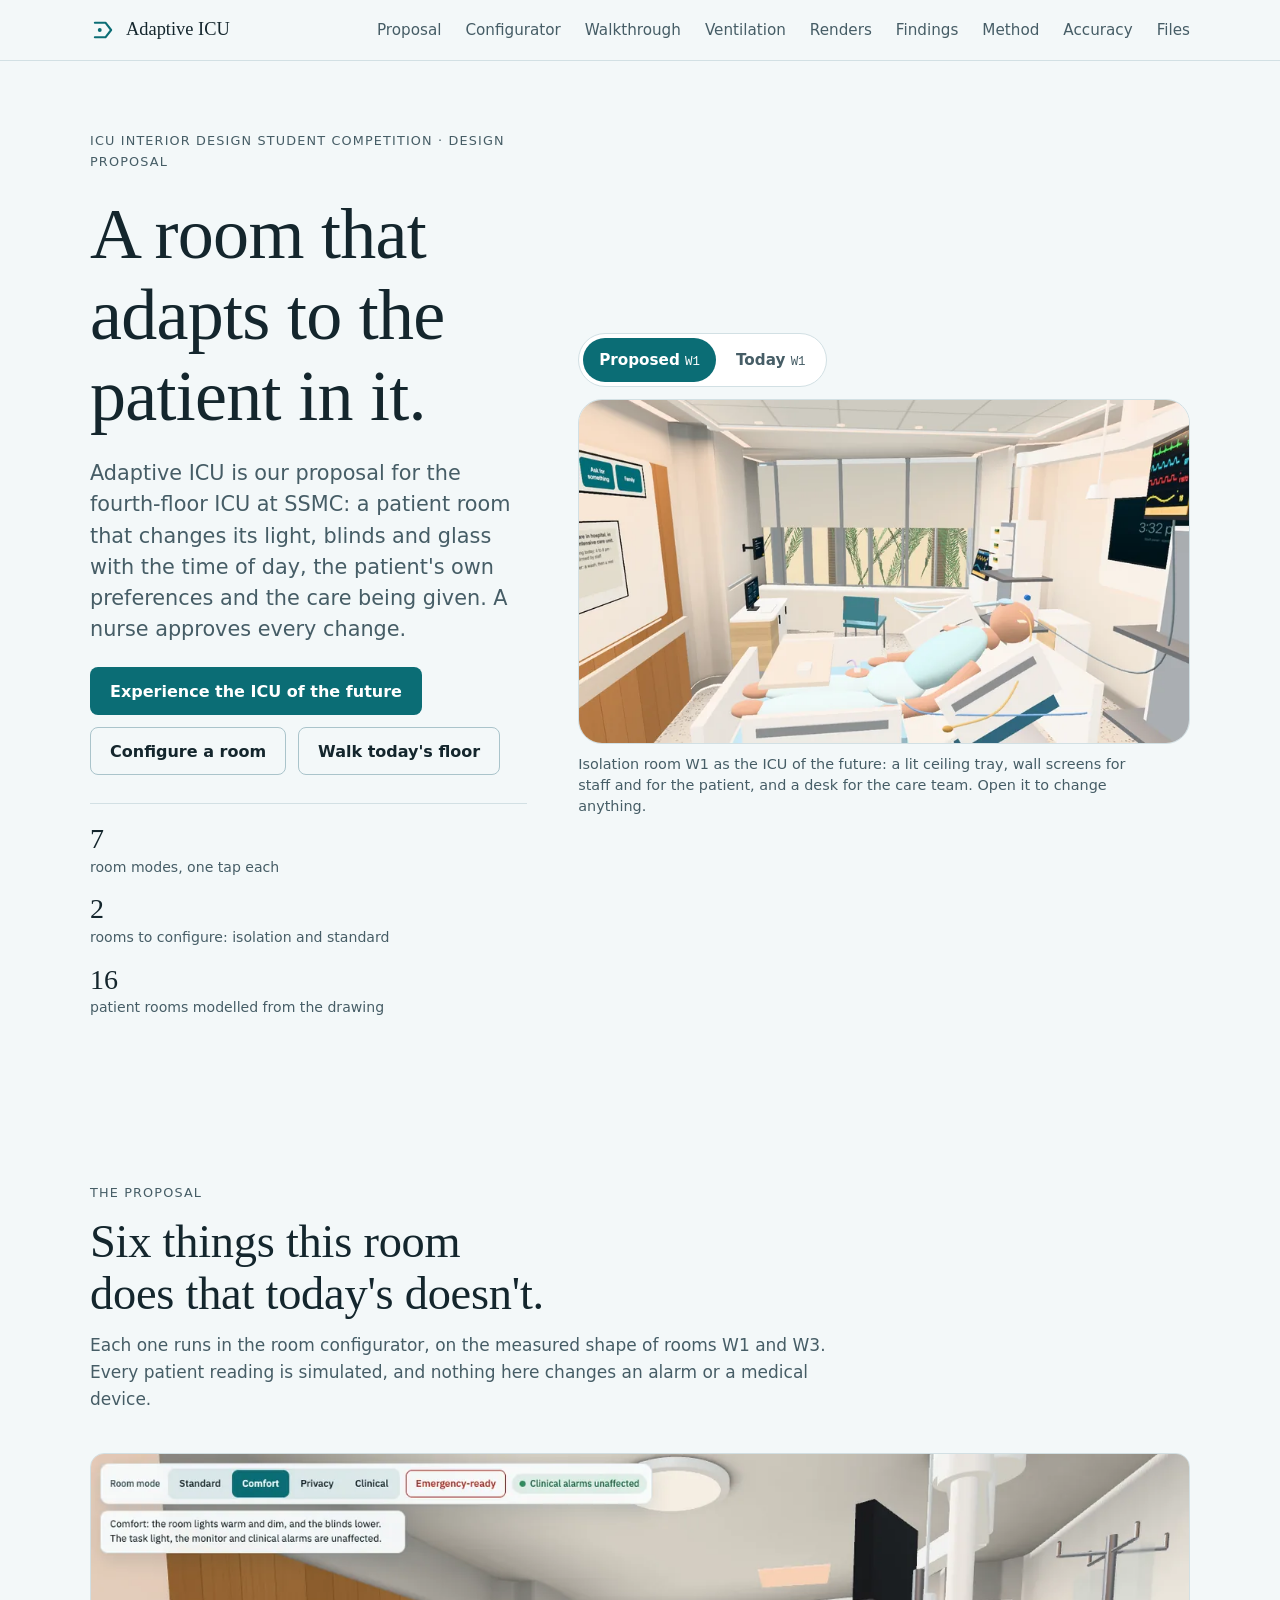
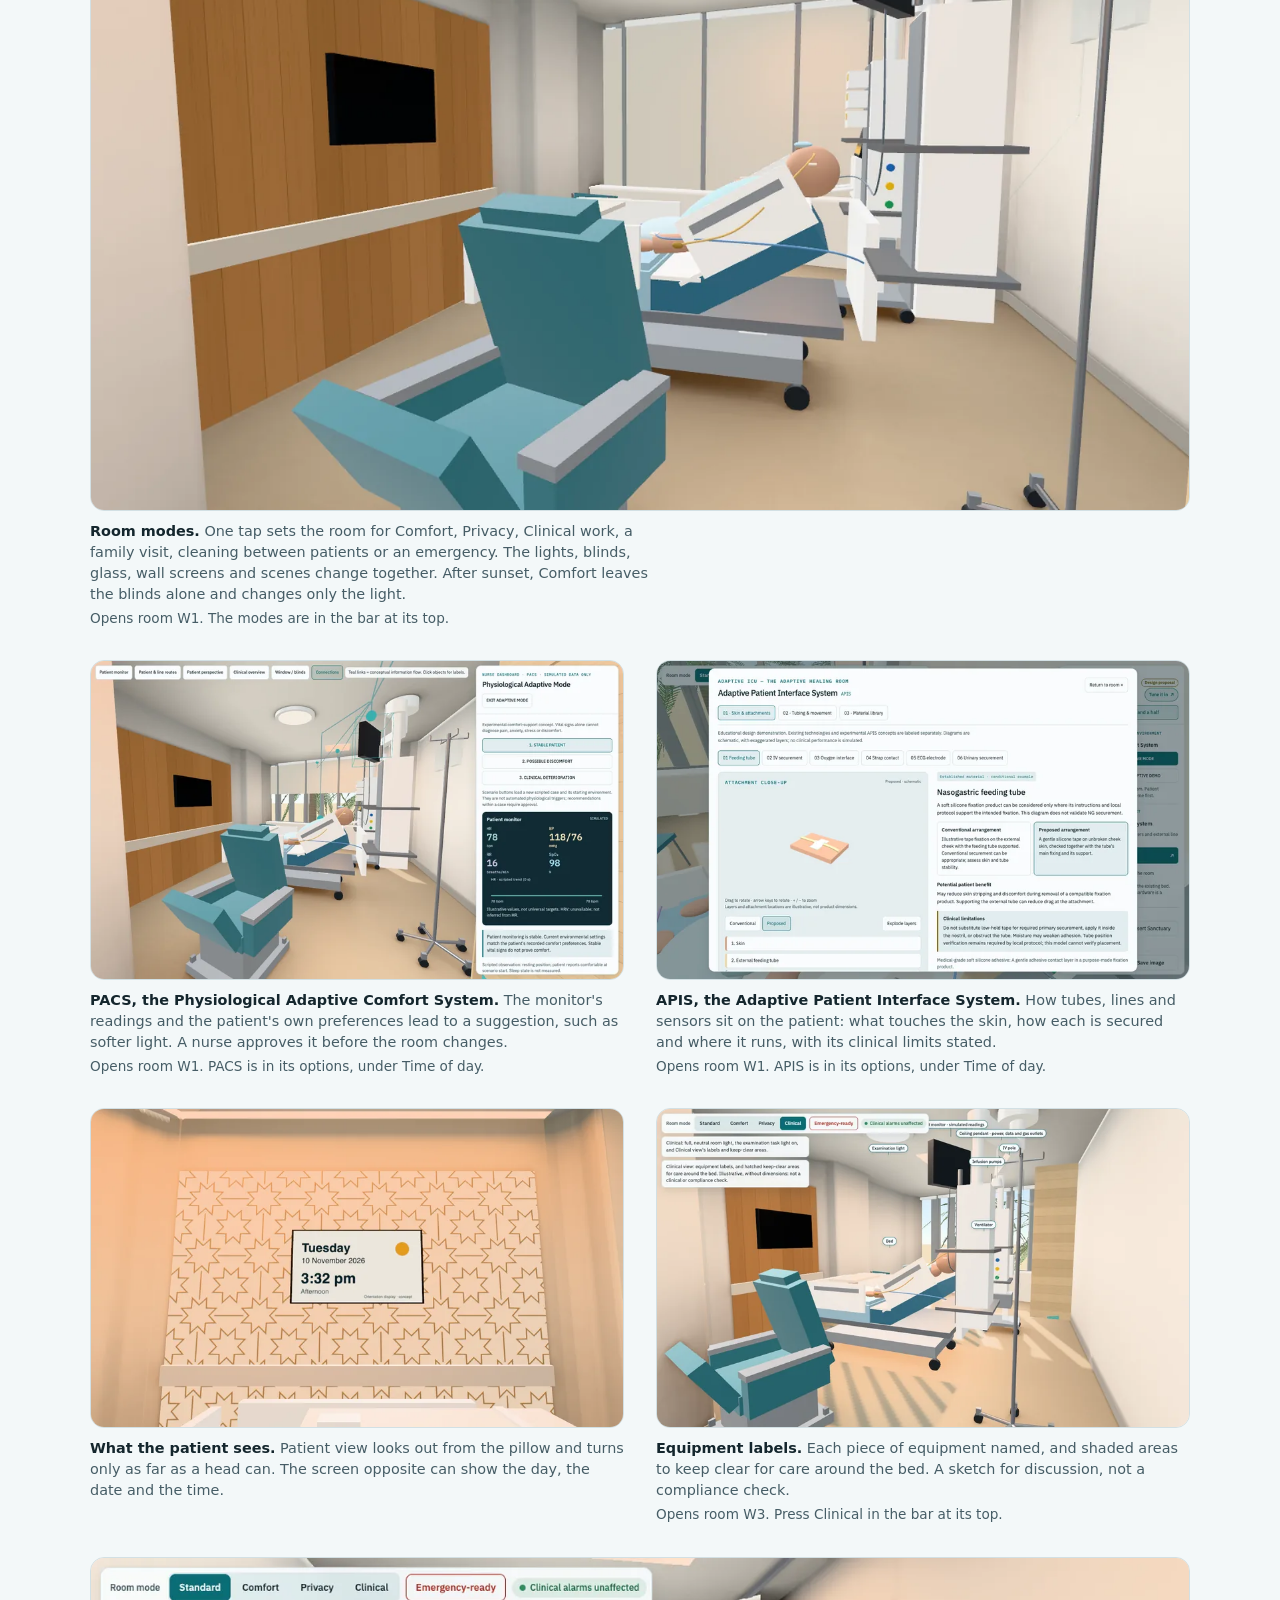
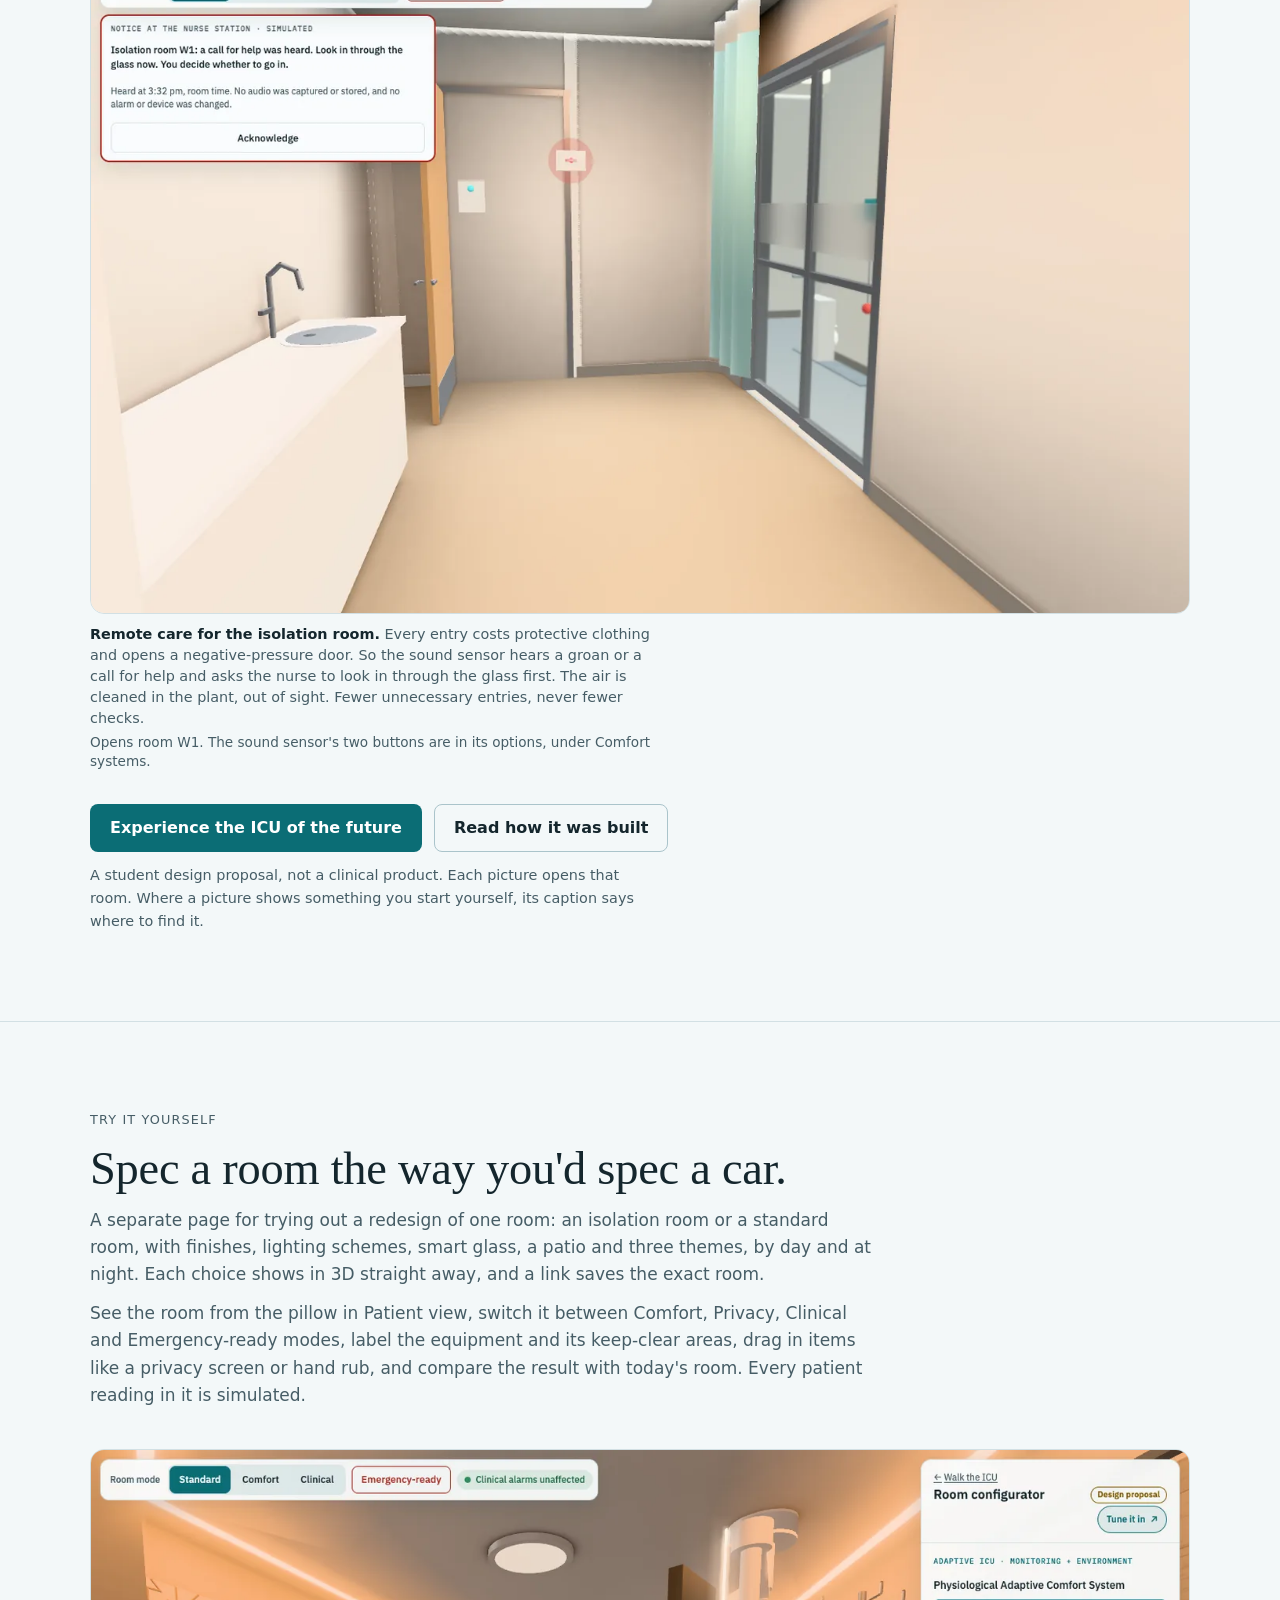
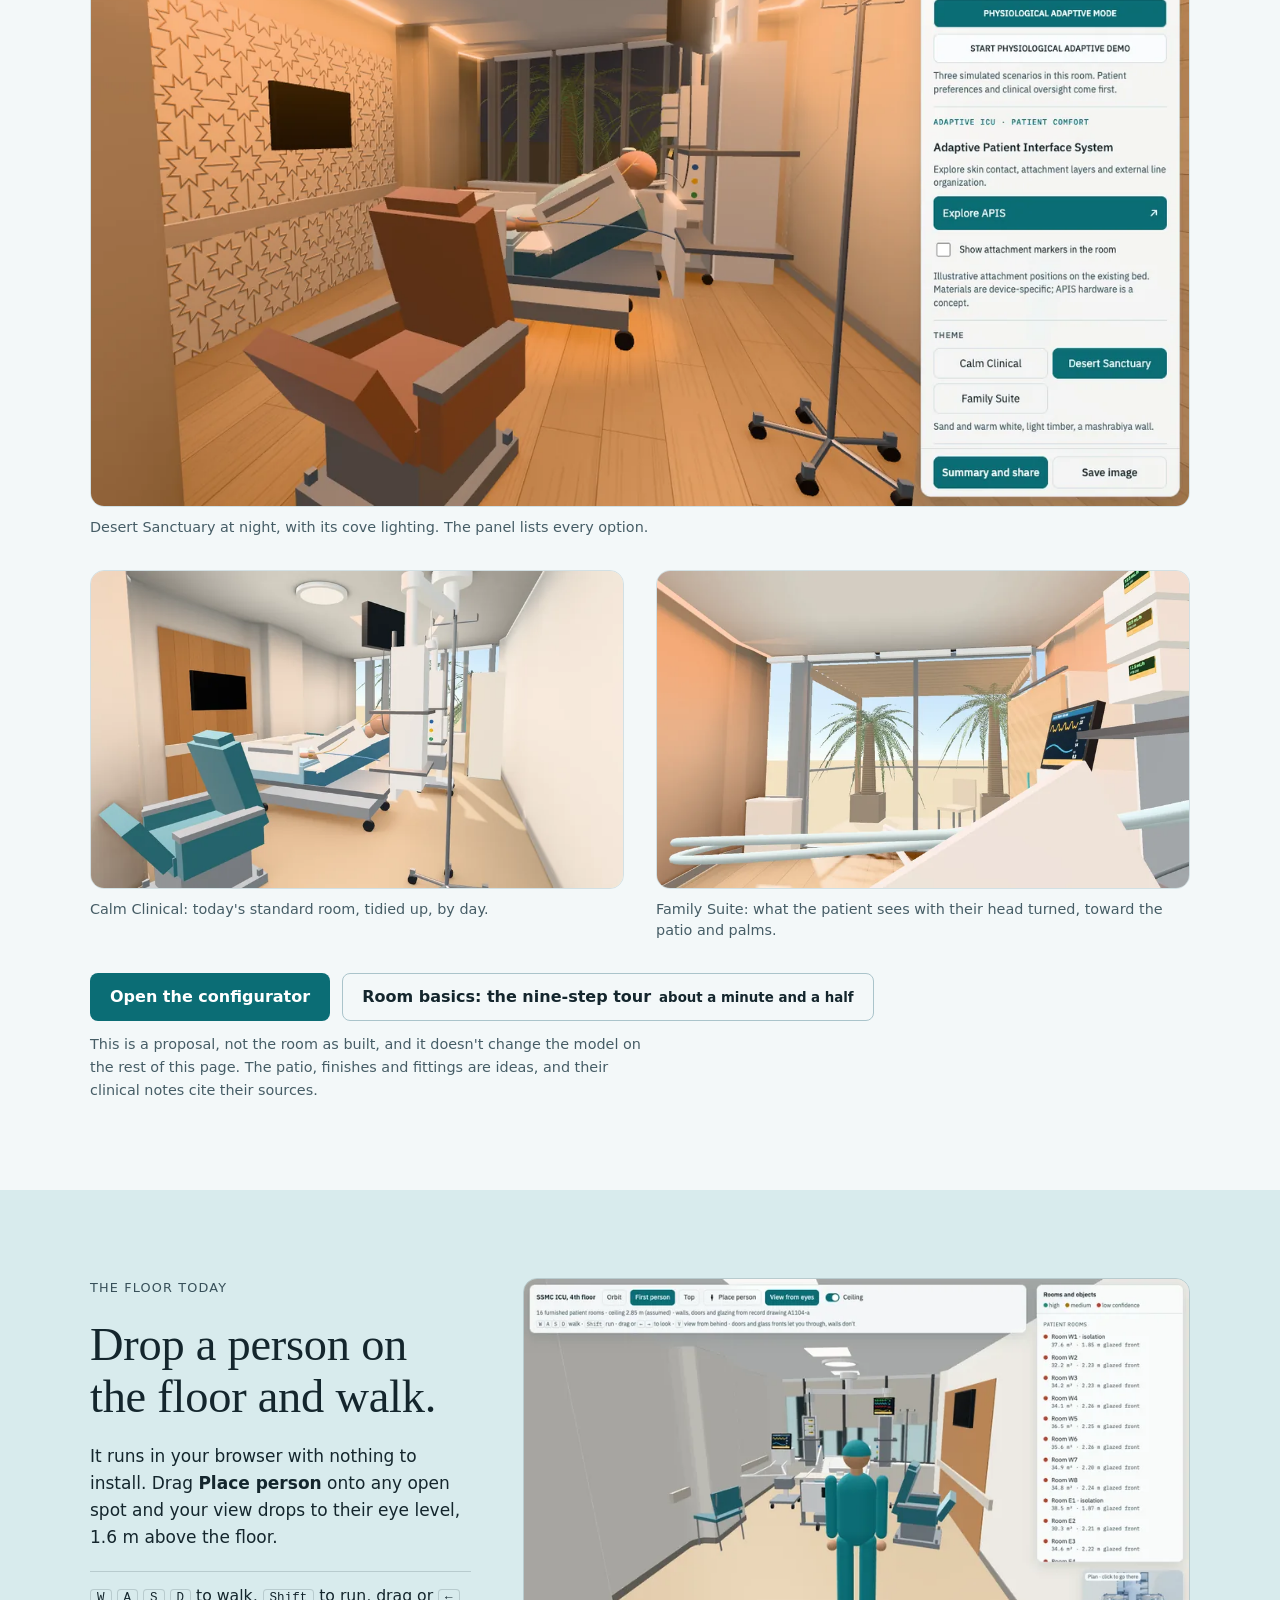
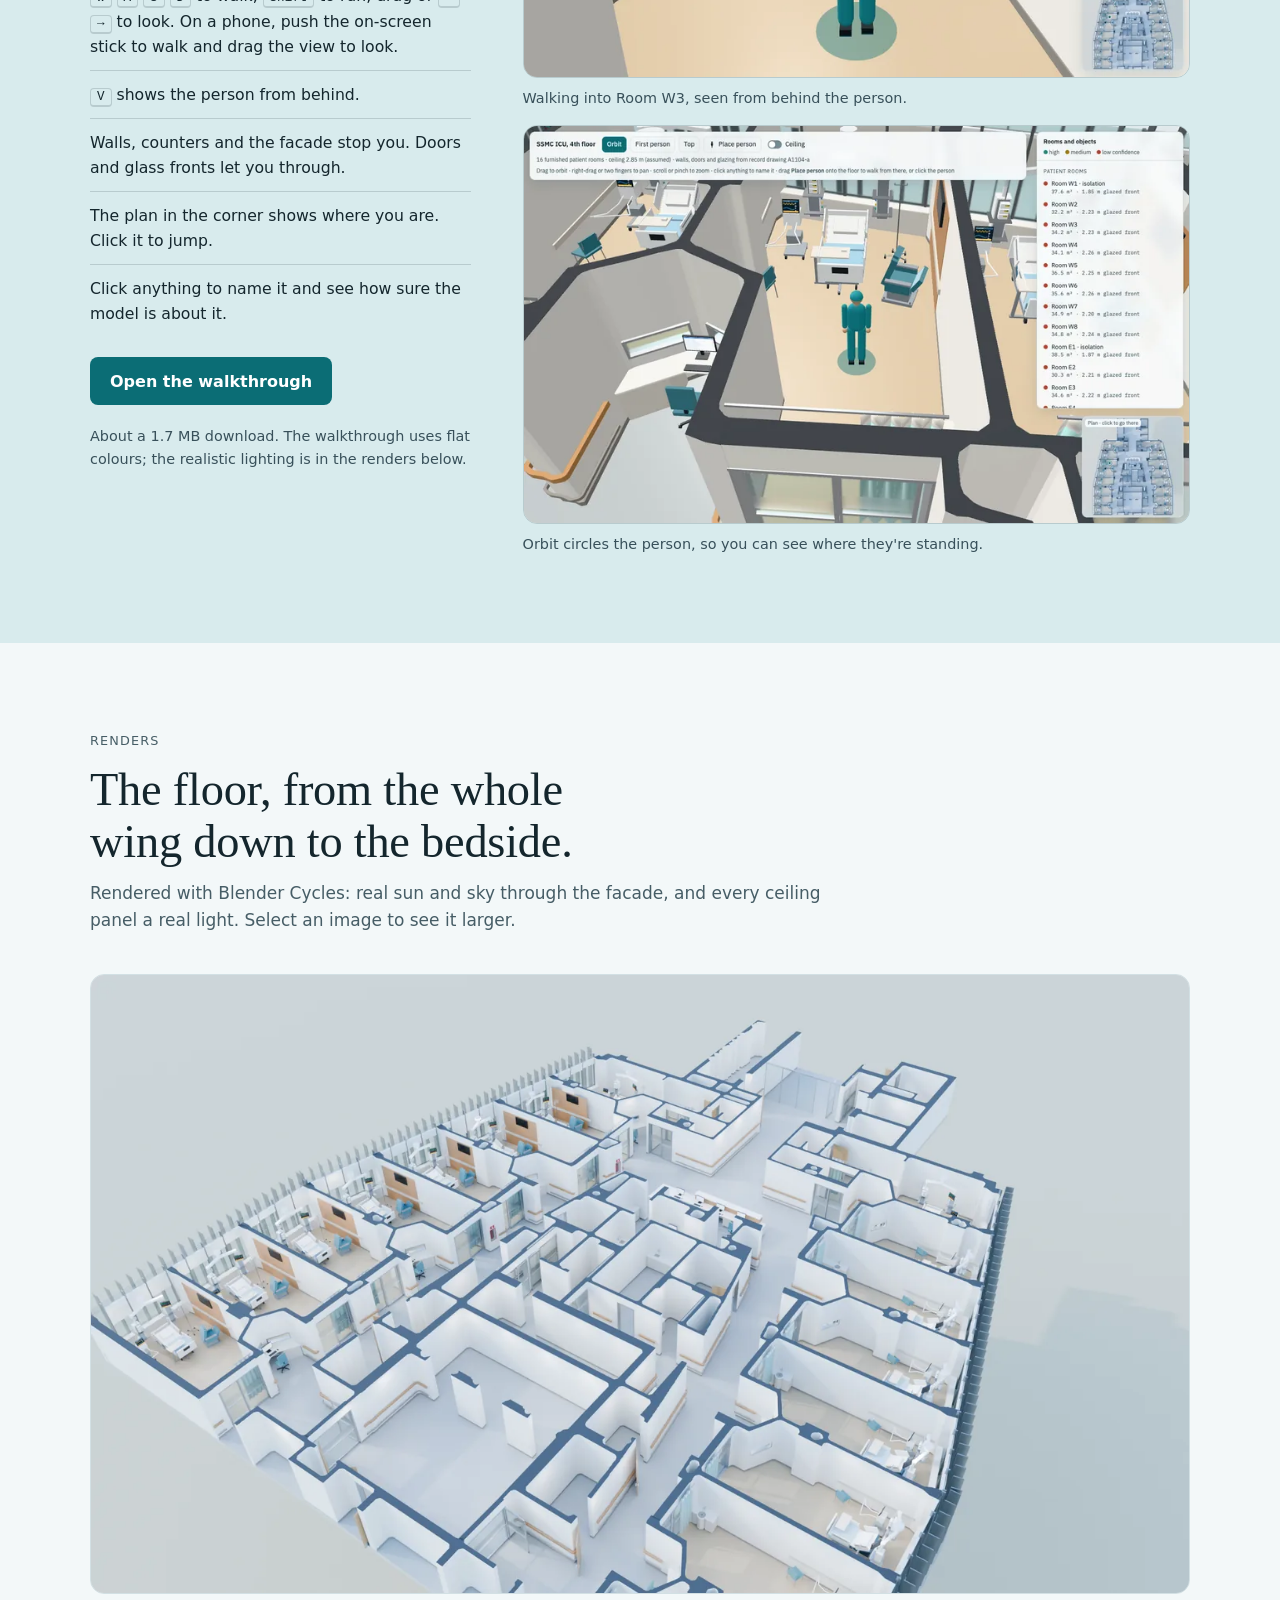
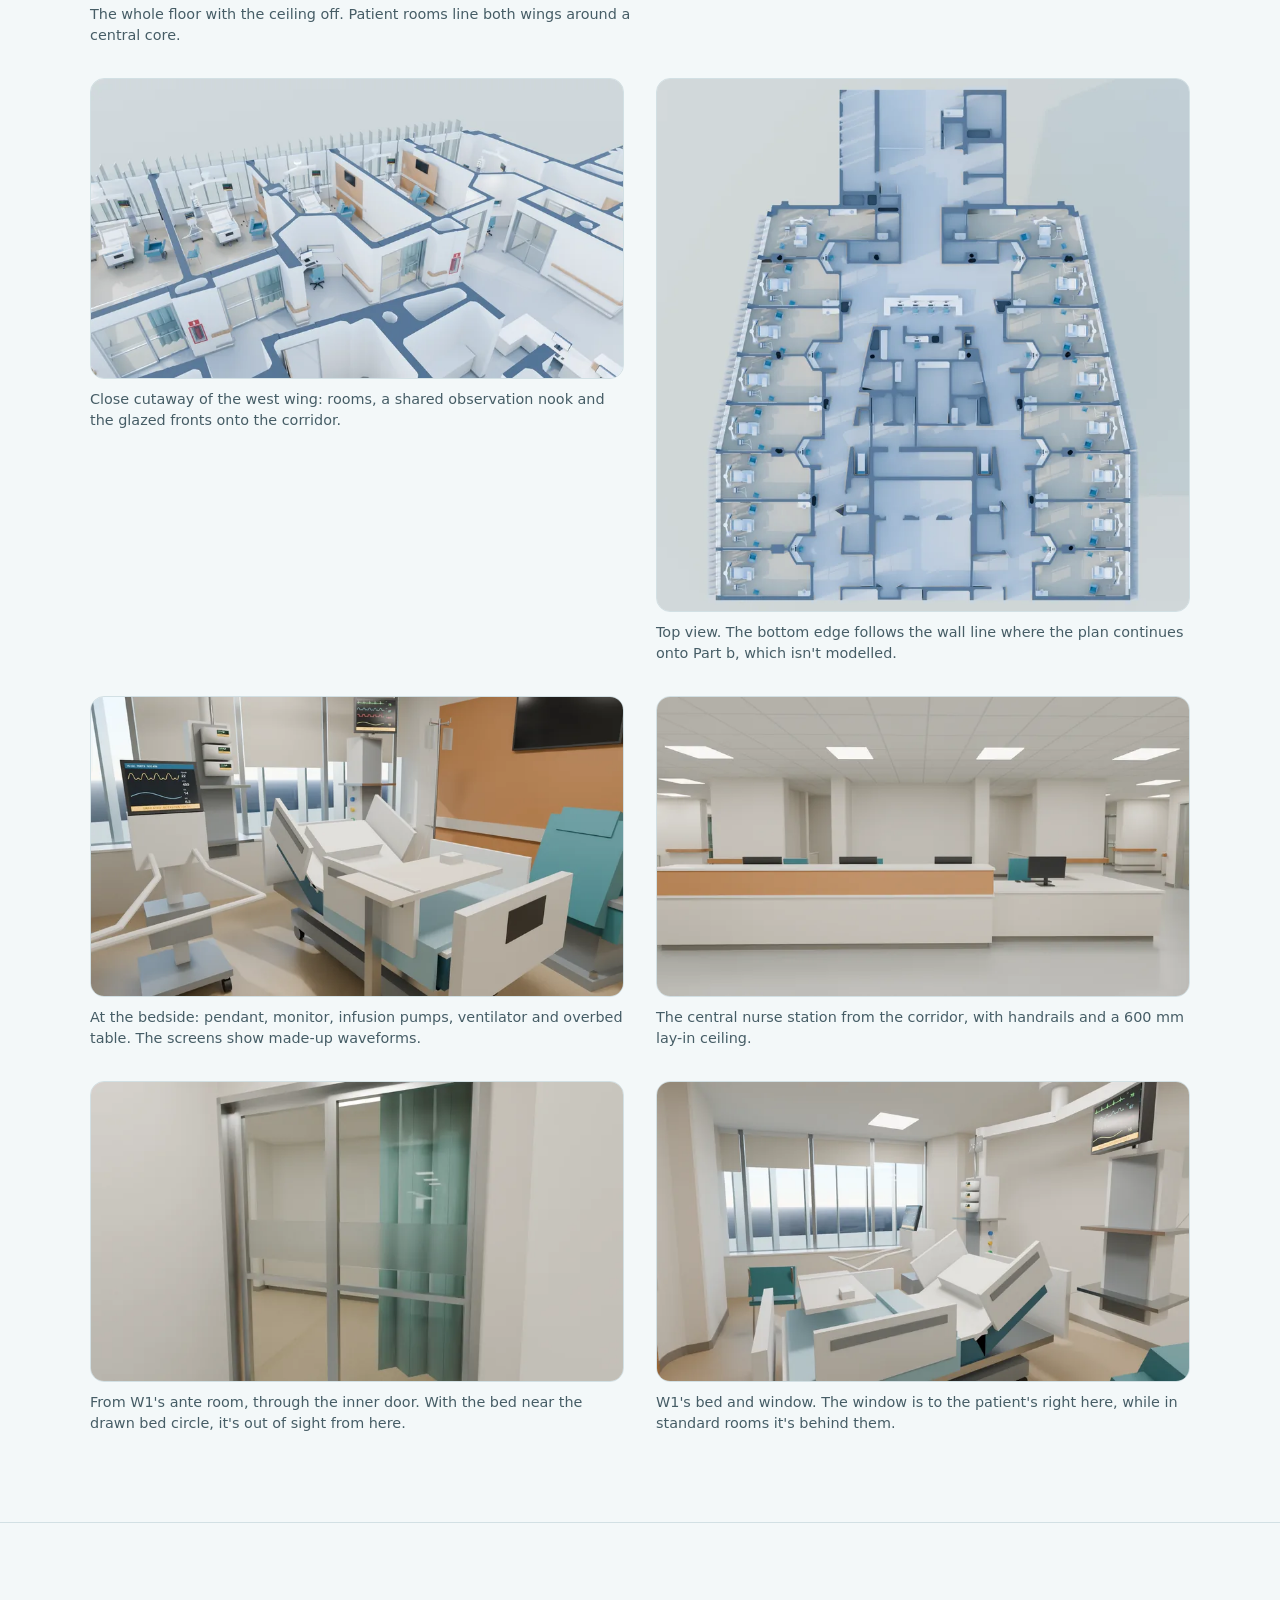
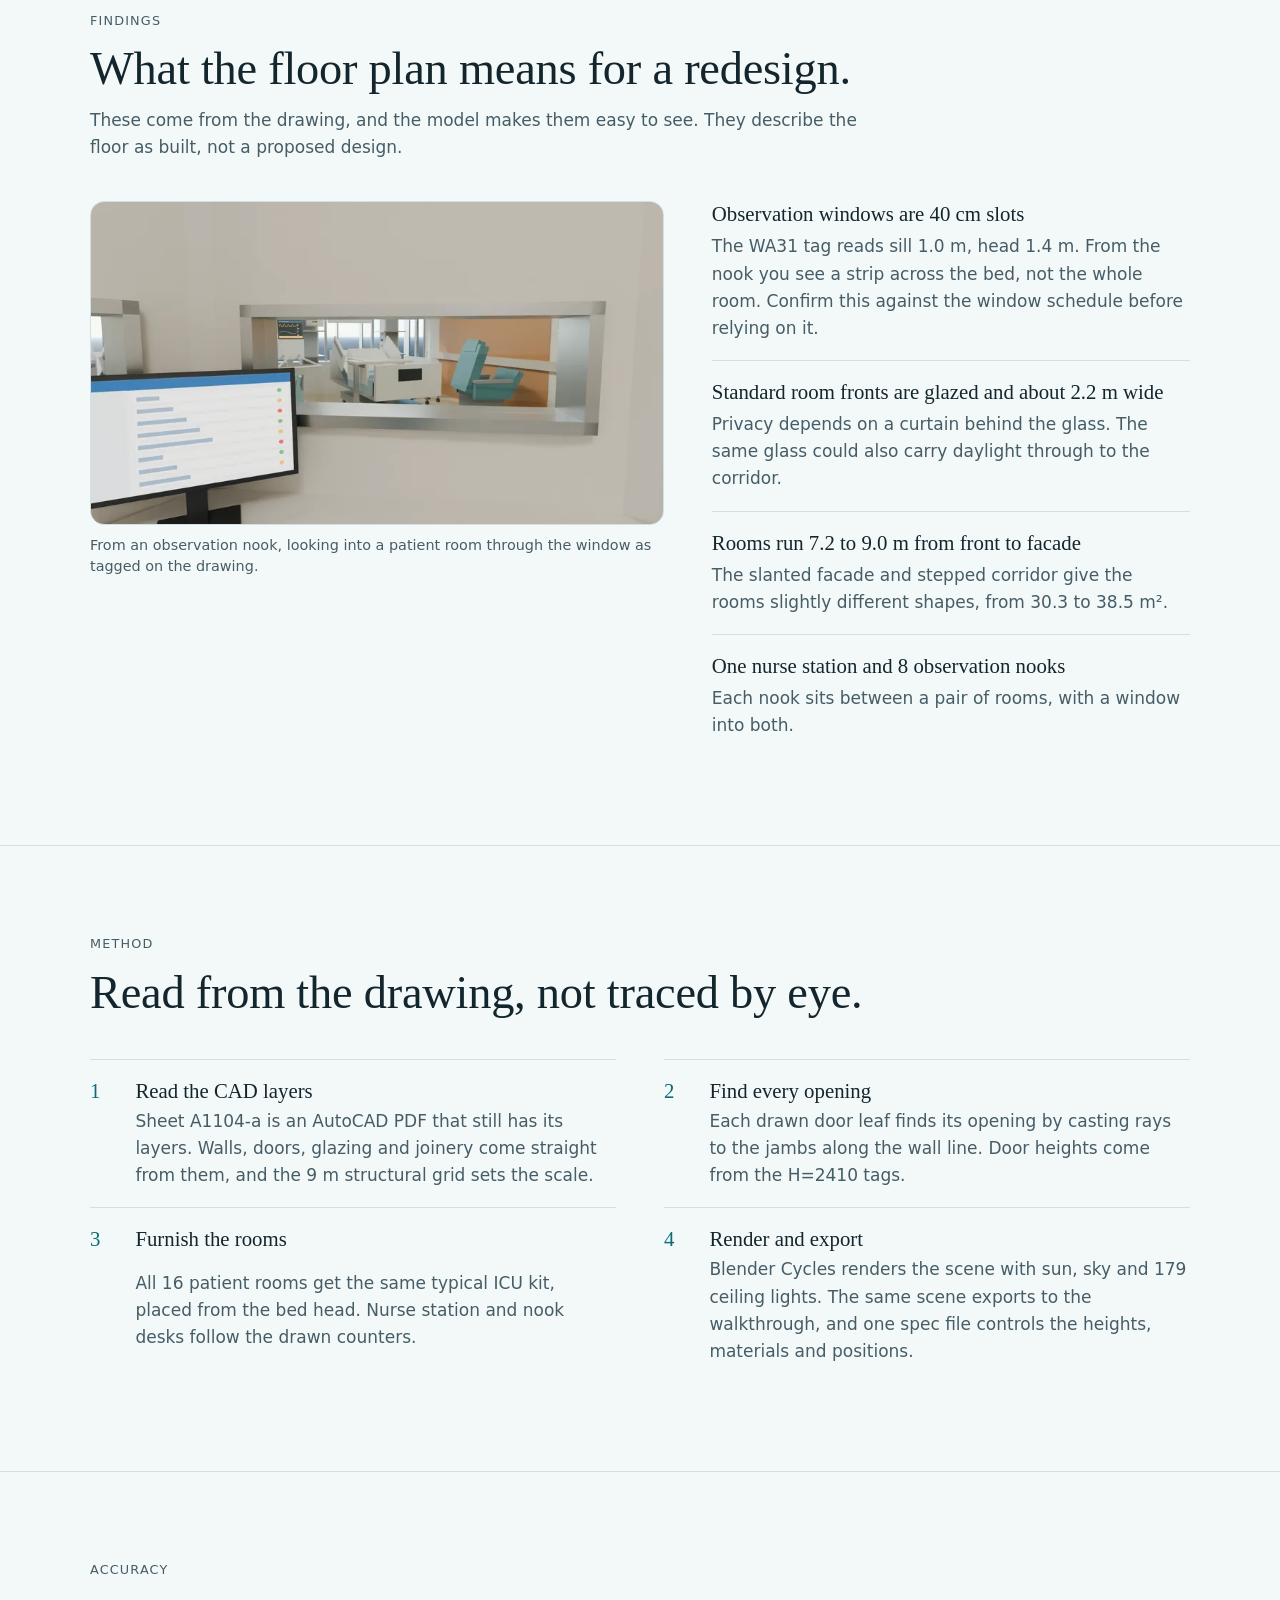
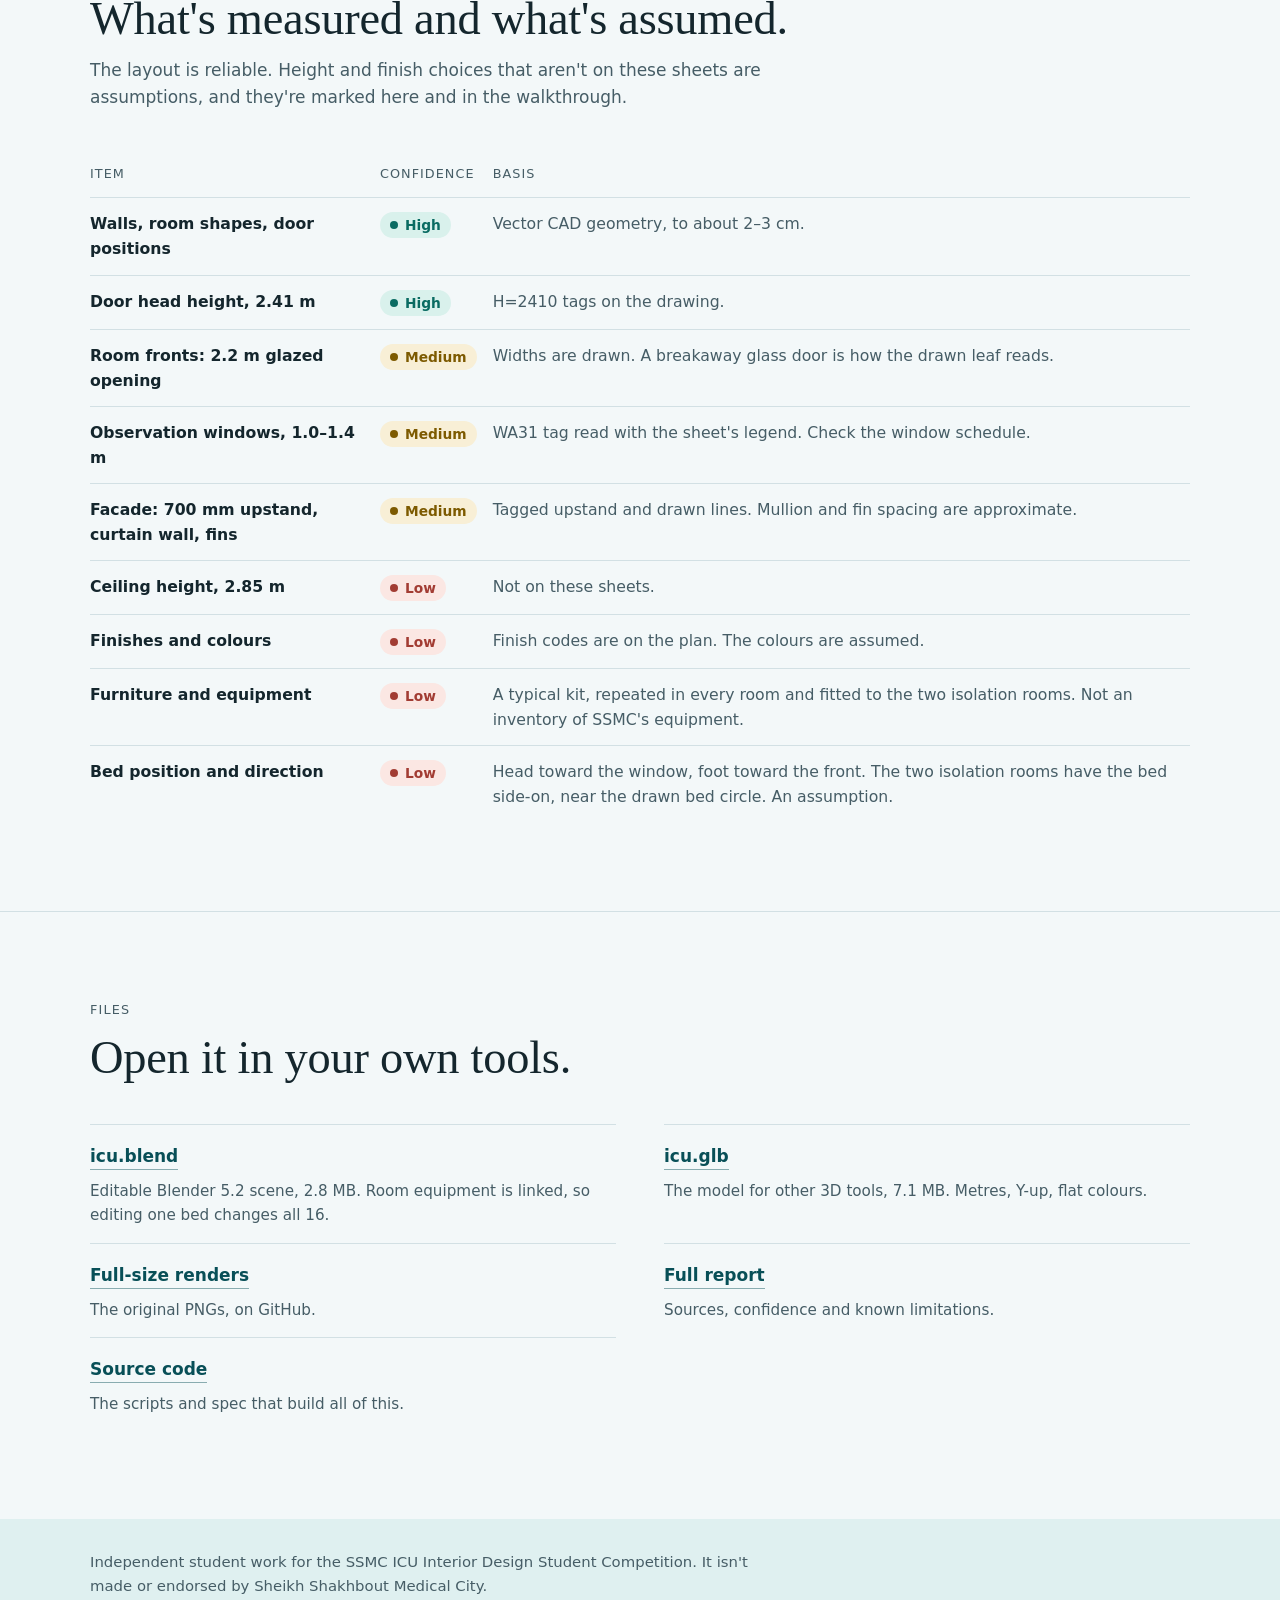
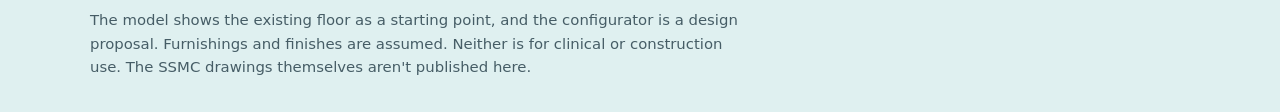
==== commit 7b253723: "The tour puts the bed panel back too; 08 reads Transform the ICU's steps without racing its timer; t" ====
--- a/index.html
+++ b/index.html
@@ -47,12 +47,12 @@
       <h1>A room that adapts to the patient in it.</h1>
       <p class="lede">Adaptive ICU is our proposal for the fourth-floor ICU at SSMC: a patient room that changes its light, blinds and glass with the time of day, the patient's own preferences and the care being given. A nurse approves every change.</p>
       <div class="actions">
-        <a class="btn primary" href="configurator/?tour=guided">Take the 90-second tour</a>
+        <a class="btn primary" href="configurator/?tour=future">Experience the ICU of the future</a>
         <a class="btn quiet" href="configurator/">Configure a room</a>
         <a class="btn quiet" href="viewer/">Walk today's floor</a>
       </div>
       <dl class="proof">
-        <div><dt>room modes, one tap each</dt><dd>5</dd></div>
+        <div><dt>room modes, one tap each</dt><dd>7</dd></div>
         <div><dt>rooms to configure: isolation and standard</dt><dd>2</dd></div>
         <div><dt>patient rooms modelled from the drawing</dt><dd>16</dd></div>
       </dl>
@@ -66,8 +66,8 @@
       <div class="rooms-track">
         <div role="tabpanel" id="room-proposed" aria-labelledby="tab-proposed">
           <figure>
-            <a href="configurator/#c=1003r151011100000010000300000000000100"><img src="assets/img/proposal-room-1440.webp" srcset="assets/img/proposal-room-800.webp 800w, assets/img/proposal-room-1400.webp 1400w, assets/img/proposal-room-1440.webp 1440w" sizes="(min-width: 960px) 58vw, 100vw" width="1440" height="810" alt="The proposed isolation room at sunset in the Desert Sanctuary theme: warm cove light around the ceiling, a star-patterned feature wall with a TV, a terracotta recliner in front, a teaching figure of a patient in the raised bed beside the ceiling pendant, and palms through the windows." loading="eager" decoding="async" fetchpriority="high"></a>
-            <figcaption>Isolation room W1 as proposed, in the Desert Sanctuary theme at sunset. Open it to change anything.</figcaption>
+            <a href="configurator/#c=10930012043000001000200000000000000100000001111100"><img src="assets/img/proposal-future-1440.webp" srcset="assets/img/proposal-future-800.webp 800w, assets/img/proposal-future-1400.webp 1400w, assets/img/proposal-future-1440.webp 1440w" sizes="(min-width: 960px) 58vw, 100vw" width="1440" height="810" alt="The proposed isolation room as the ICU of the future, seen across the room toward the window: a lit ceiling tray over the bed, a flush white panel with two staff screens behind the bed head, a white patient wall with the day and time round the TV, a clinician's desk by the window, and a teaching figure of a patient in the raised bed." loading="eager" decoding="async" fetchpriority="high"></a>
+            <figcaption>Isolation room W1 as the ICU of the future: a lit ceiling tray, wall screens for staff and for the patient, and a desk for the care team. Open it to change anything.</figcaption>
           </figure>
         </div>
         <div role="tabpanel" id="room-today" aria-labelledby="tab-today">
@@ -91,7 +91,7 @@
     <div class="plates">
       <figure class="plate full">
         <a href="configurator/#c=10030010002000000000000000000000000100"><img src="assets/img/proposal-modes-1440.webp" srcset="assets/img/proposal-modes-800.webp 800w, assets/img/proposal-modes-1400.webp 1400w, assets/img/proposal-modes-1440.webp 1440w" sizes="100vw" width="1440" height="860" alt="The isolation room in Comfort mode by day: the room-mode bar at the top with Comfort selected, the window blinds lowered, the light warm and dim, and a note saying the task light, monitor and clinical alarms are unaffected." loading="lazy" decoding="async"></a>
-        <figcaption><b>Room modes.</b> One tap sets the room for Comfort, Privacy, Clinical work or an emergency. The lights, blinds and glass change together. After sunset, Comfort leaves the blinds alone and changes only the light. <span class="opens">Opens room W1. The modes are in the bar at its top.</span></figcaption>
+        <figcaption><b>Room modes.</b> One tap sets the room for Comfort, Privacy, Clinical work, a family visit, cleaning between patients or an emergency. The lights, blinds, glass, wall screens and scenes change together. After sunset, Comfort leaves the blinds alone and changes only the light. <span class="opens">Opens room W1. The modes are in the bar at its top.</span></figcaption>
       </figure>
       <figure class="plate half">
         <a href="configurator/#c=10030010002000000000000000000000000100"><img src="assets/img/proposal-pacs-1440.webp" srcset="assets/img/proposal-pacs-800.webp 800w, assets/img/proposal-pacs-1400.webp 1400w, assets/img/proposal-pacs-1440.webp 1440w" sizes="(min-width: 720px) 50vw, 100vw" width="1440" height="860" alt="Physiological Adaptive Mode in the isolation room: teal lines link the bedside monitor, the ceiling lights and the blinds, and a nurse dashboard on the right shows simulated heart rate, blood pressure, breathing rate and oxygen saturation with three scripted scenarios." loading="lazy" decoding="async"></a>
@@ -115,7 +115,7 @@
       </figure>
     </div>
     <div class="section-foot">
-      <div class="actions"><a class="btn primary" href="configurator/?tour=guided">Take the 90-second tour</a> <a class="btn quiet" href="https://github.com/ihama1305-design/ICU-competition/blob/main/REPORT.md">Read how it was built</a></div>
+      <div class="actions"><a class="btn primary" href="configurator/?tour=future">Experience the ICU of the future</a> <a class="btn quiet" href="https://github.com/ihama1305-design/ICU-competition/blob/main/REPORT.md">Read how it was built</a></div>
       <p class="note">A student design proposal, not a clinical product. Each picture opens that room. Where a picture shows something you start yourself, its caption says where to find it.</p>
     </div>
   </div>
@@ -144,7 +144,7 @@
       </figure>
     </div>
     <div class="section-foot">
-      <div class="actions"><a class="btn primary" href="configurator/">Open the configurator</a> <a class="btn quiet" href="configurator/?tour=guided">Take the guided tour <small>about a minute and a half</small></a></div>
+      <div class="actions"><a class="btn primary" href="configurator/">Open the configurator</a> <a class="btn quiet" href="configurator/?tour=guided">Room basics: the nine-step tour <small>about a minute and a half</small></a></div>
       <p class="note">This is a proposal, not the room as built, and it doesn't change the model on the rest of this page. The patio, finishes and fittings are ideas, and their clinical notes cite their sources.</p>
     </div>
   </div>
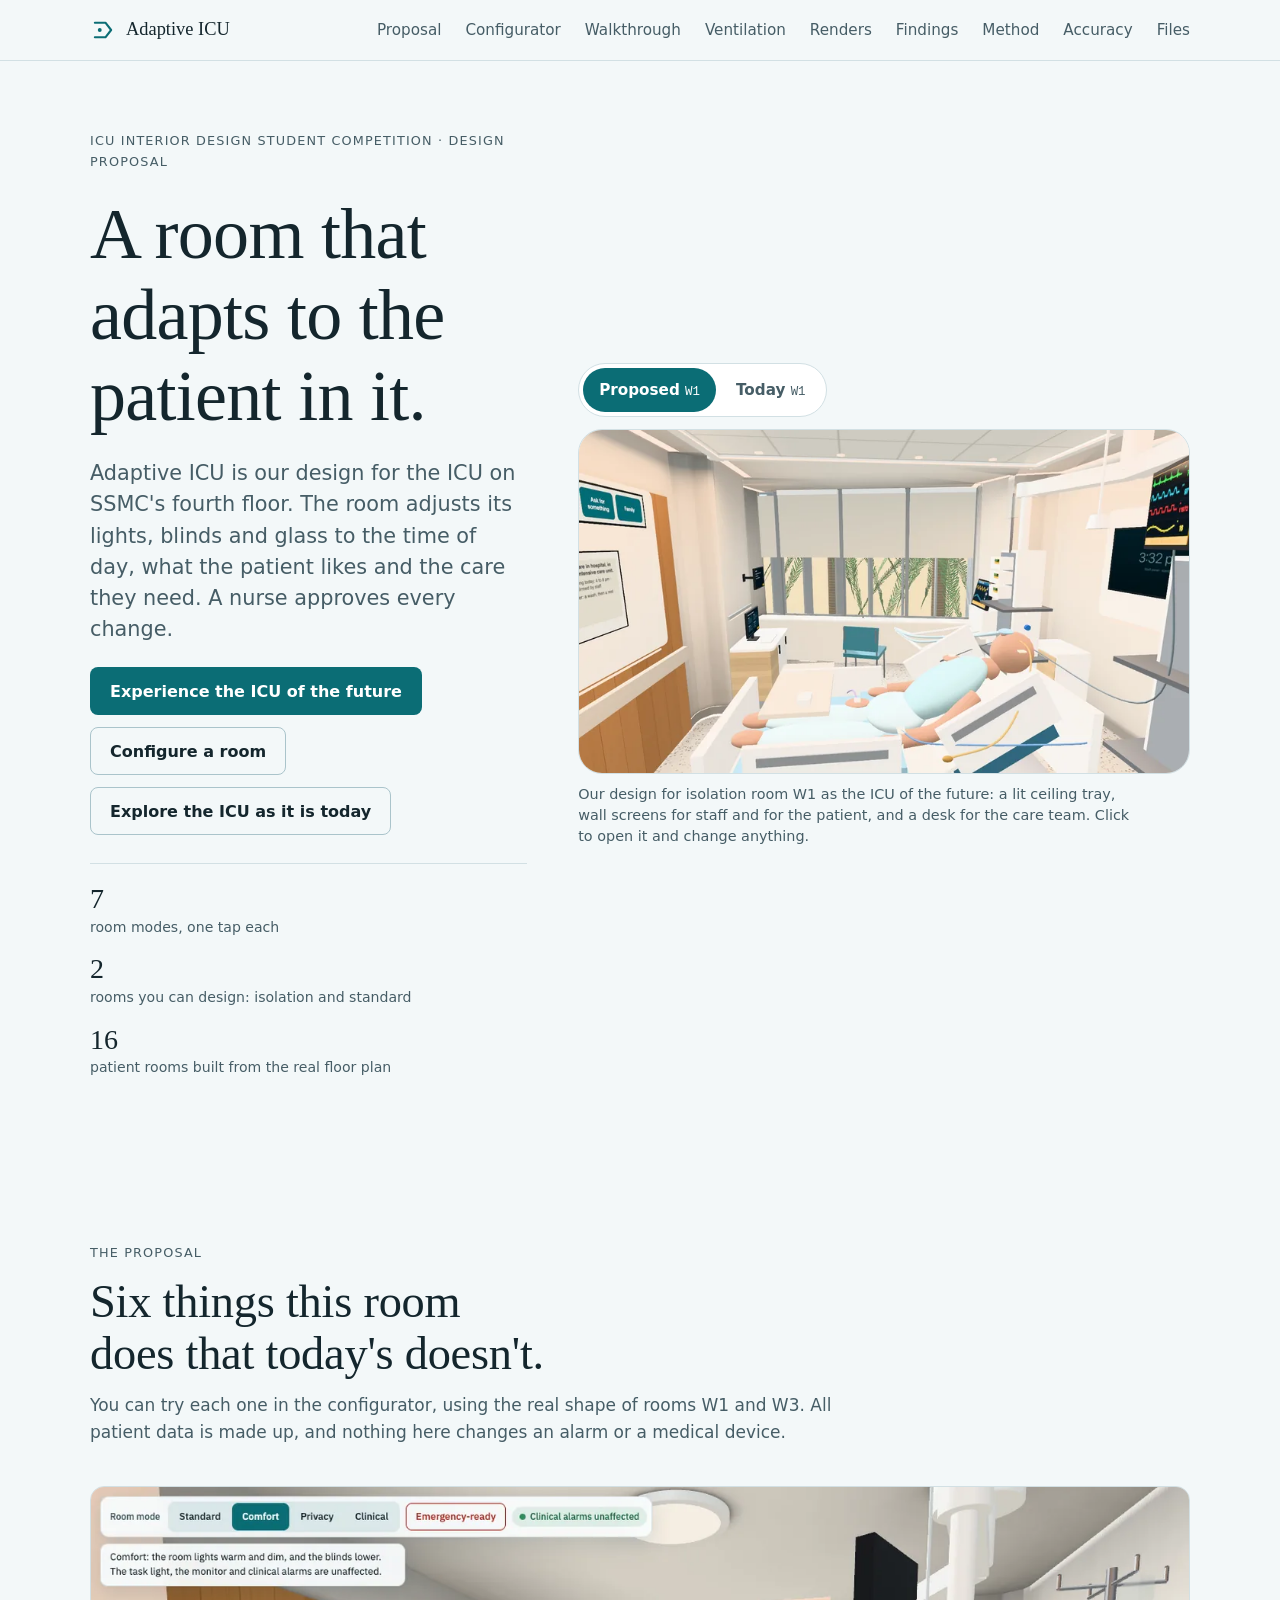
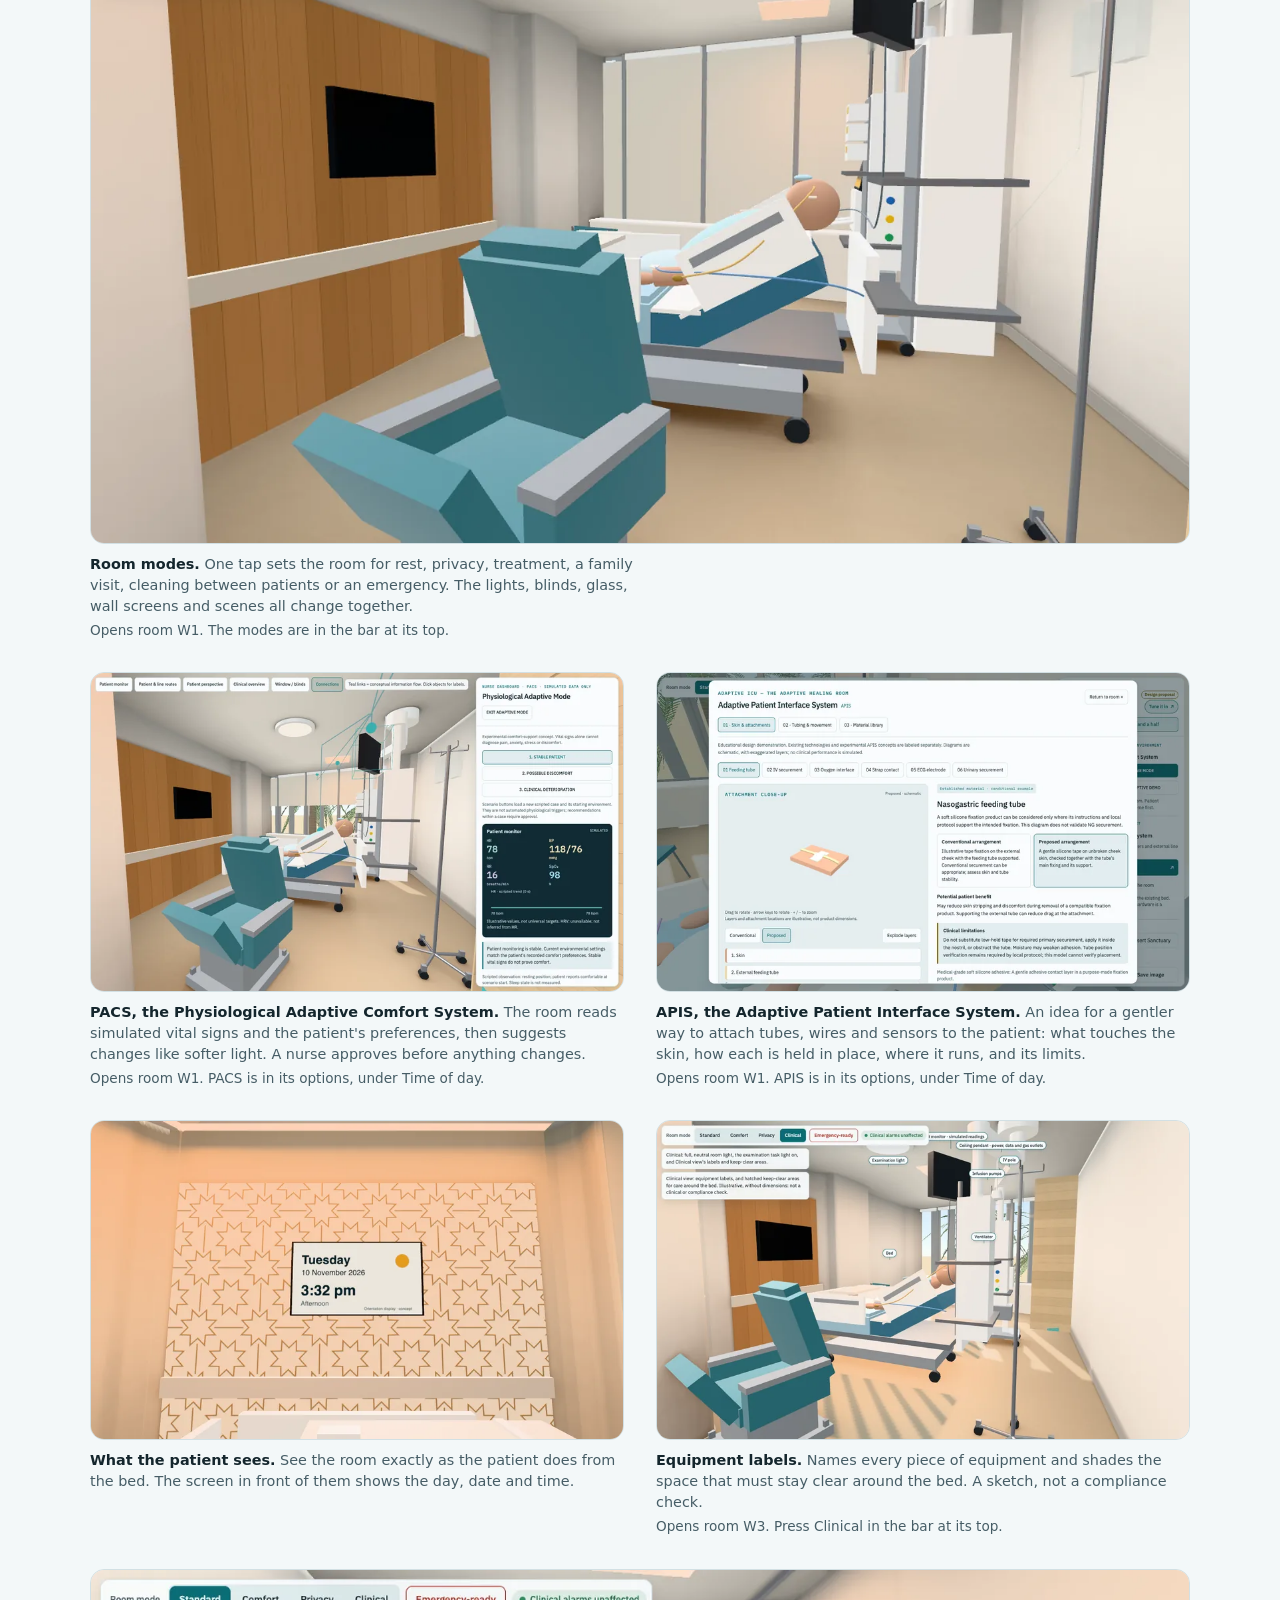
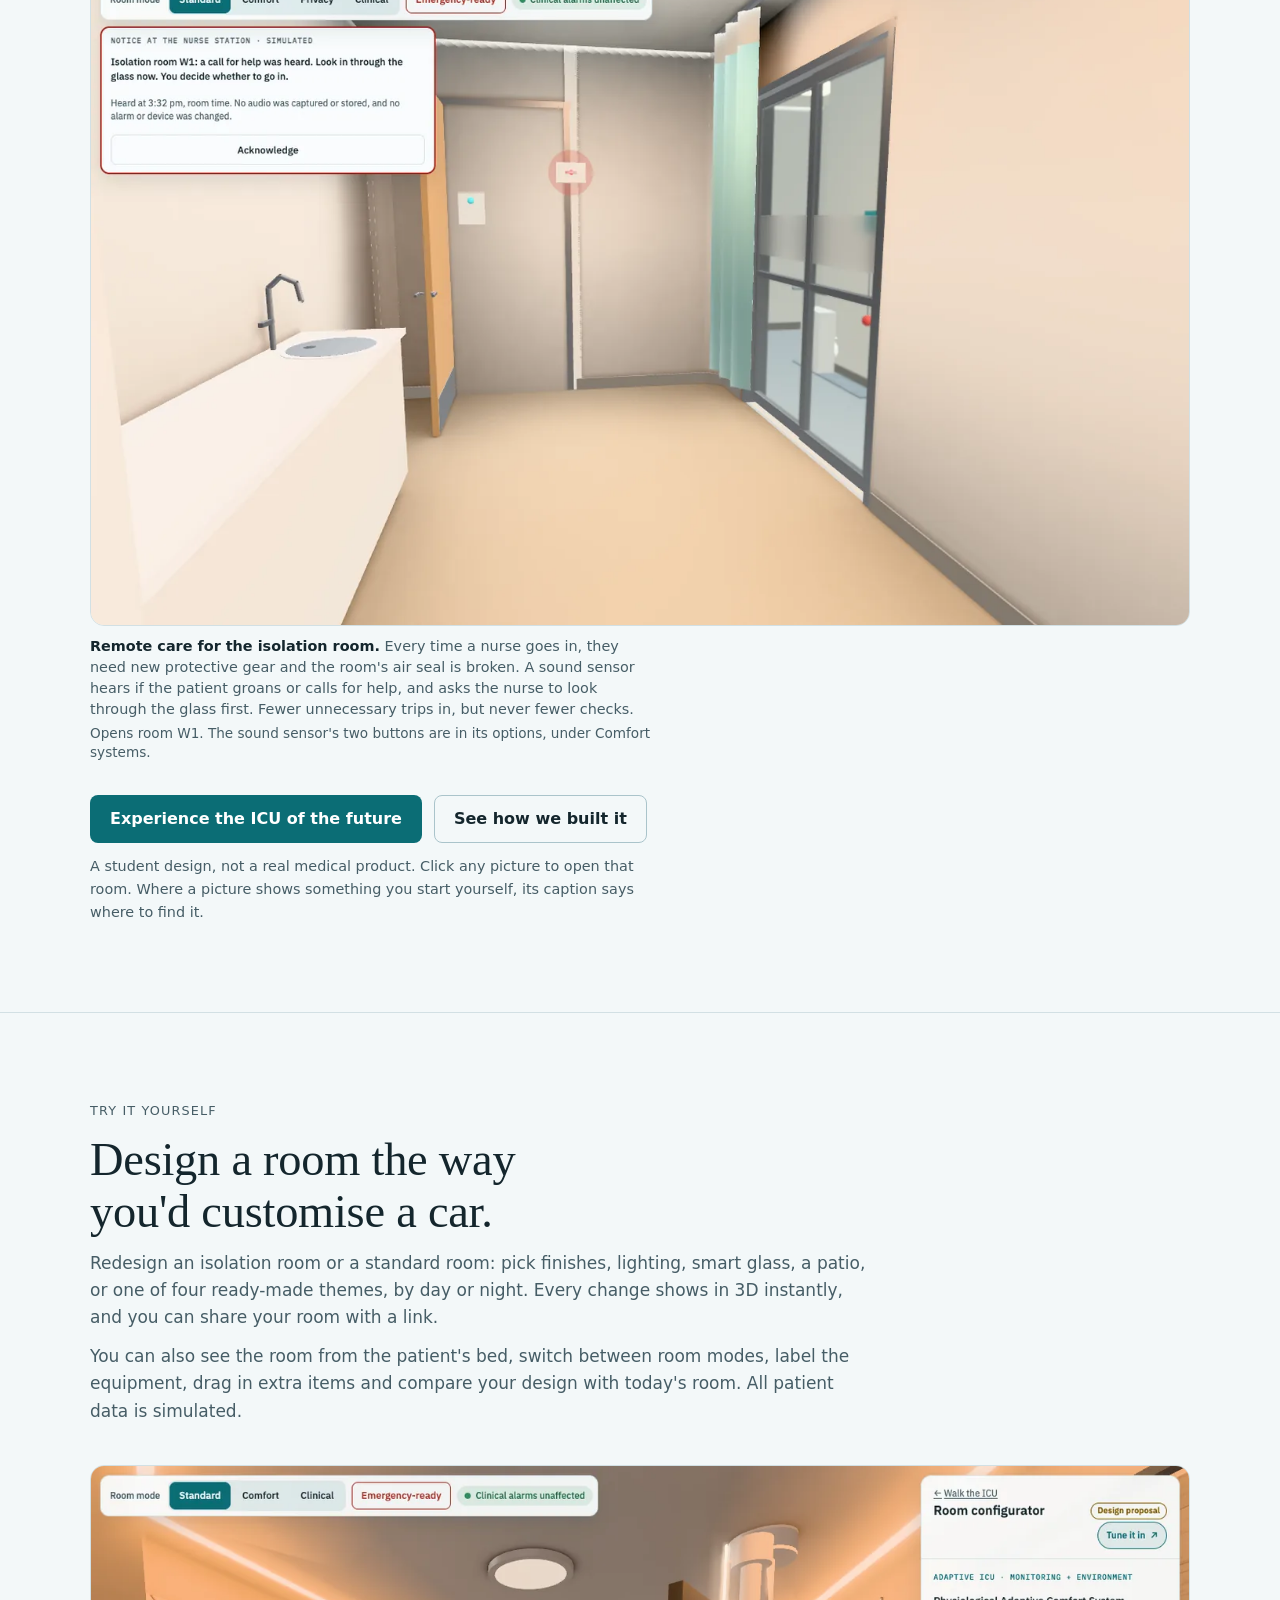
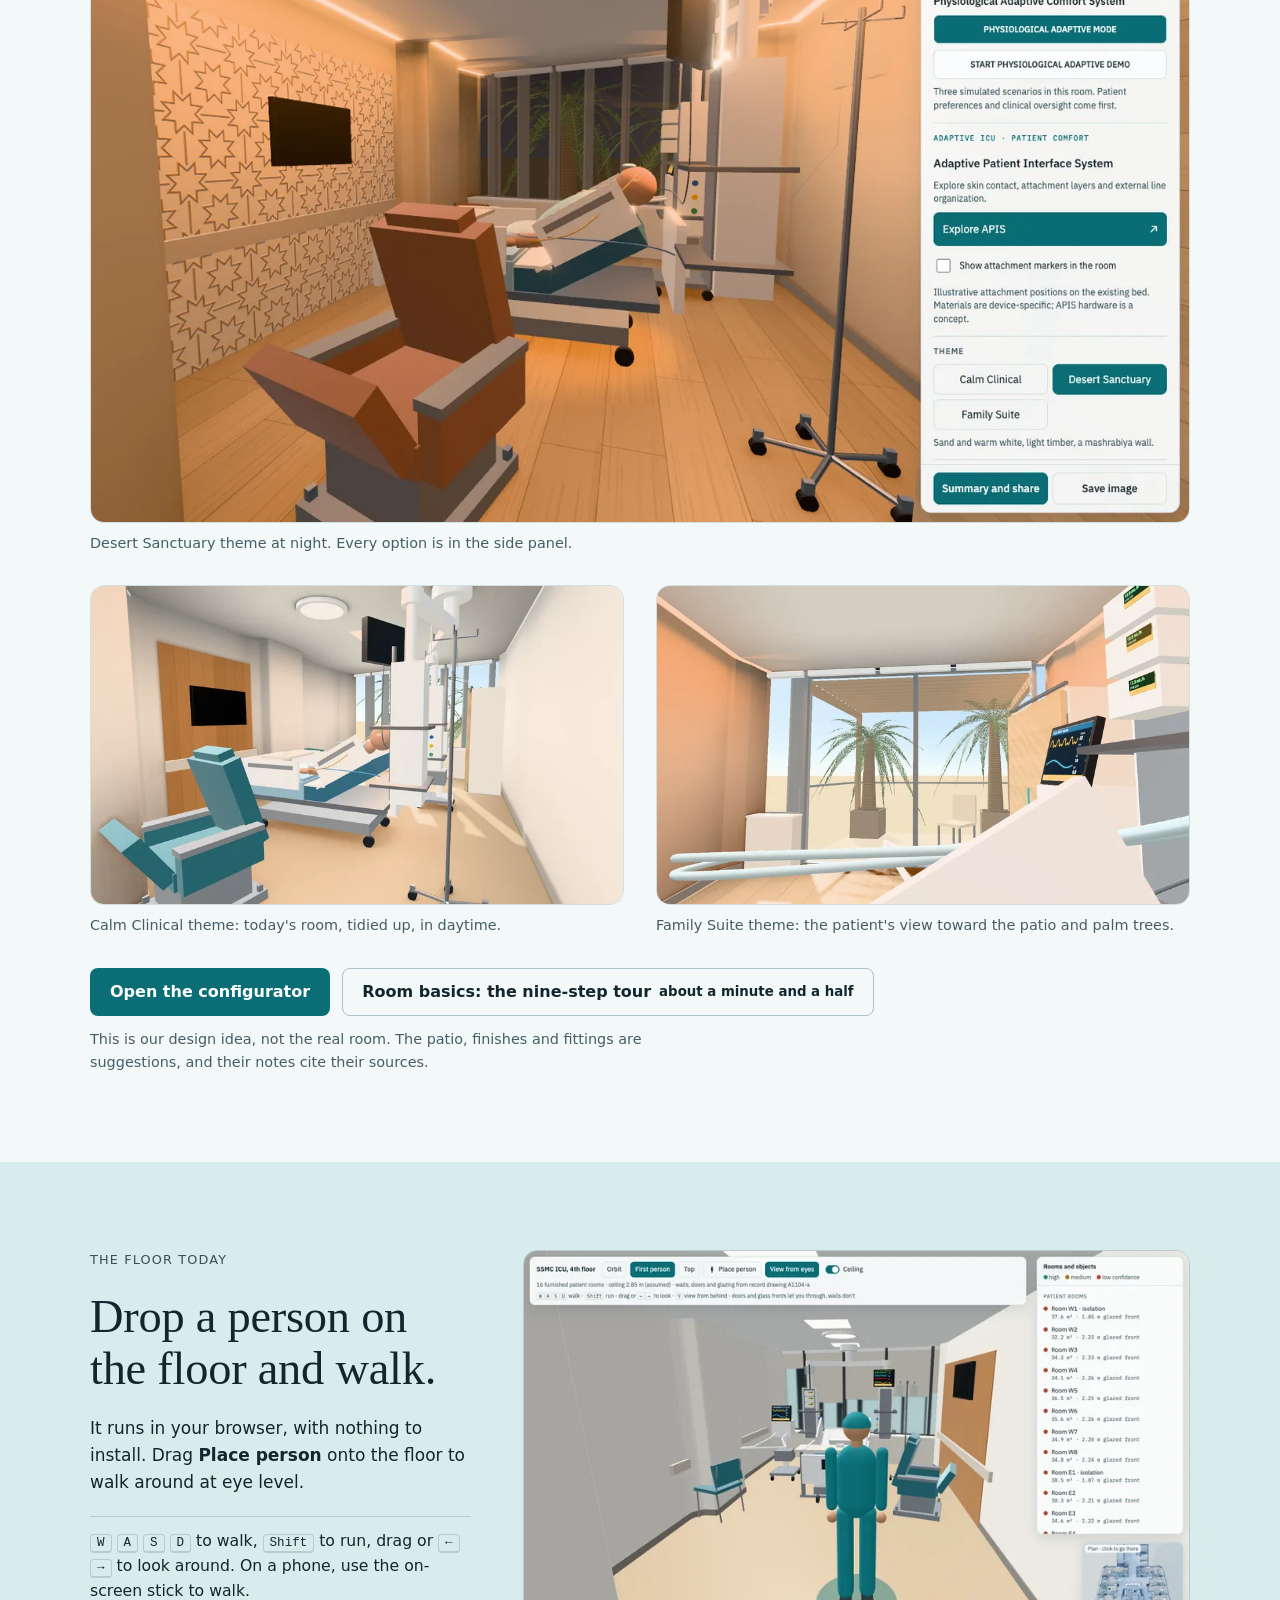
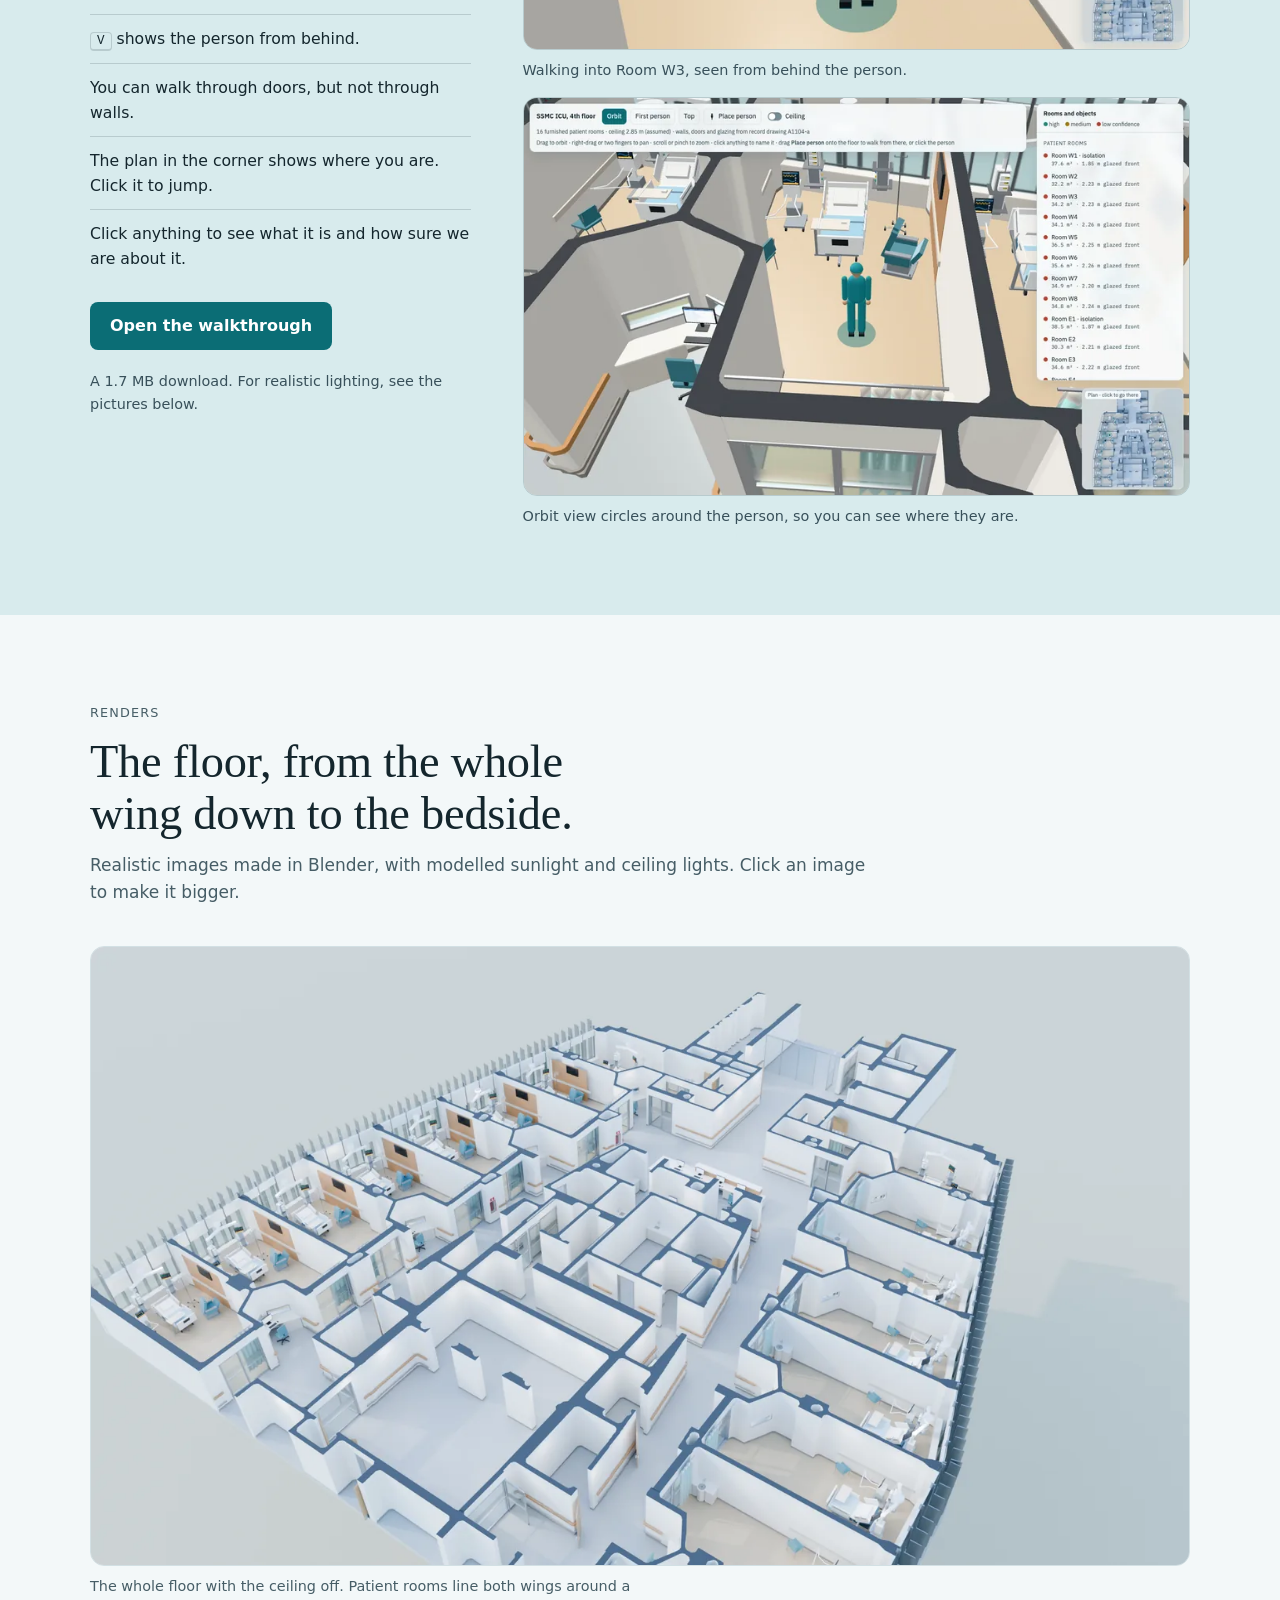
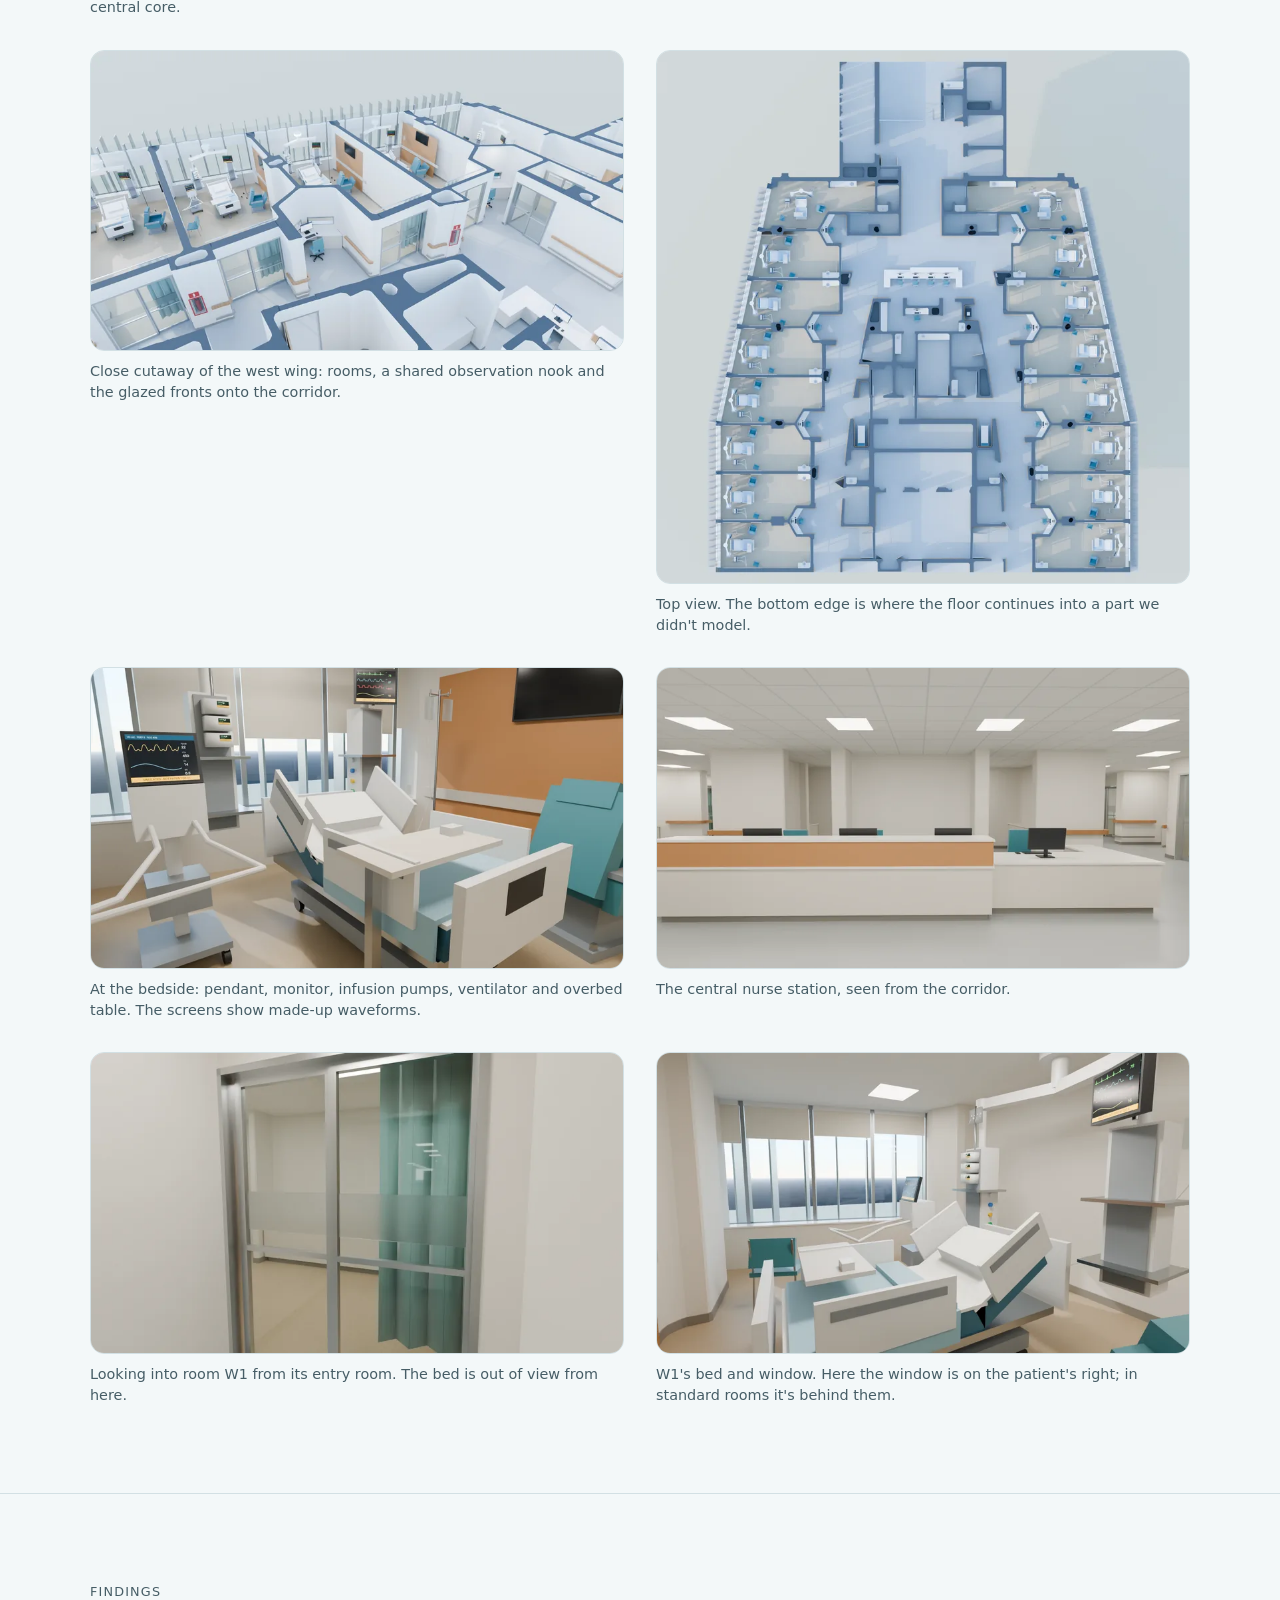
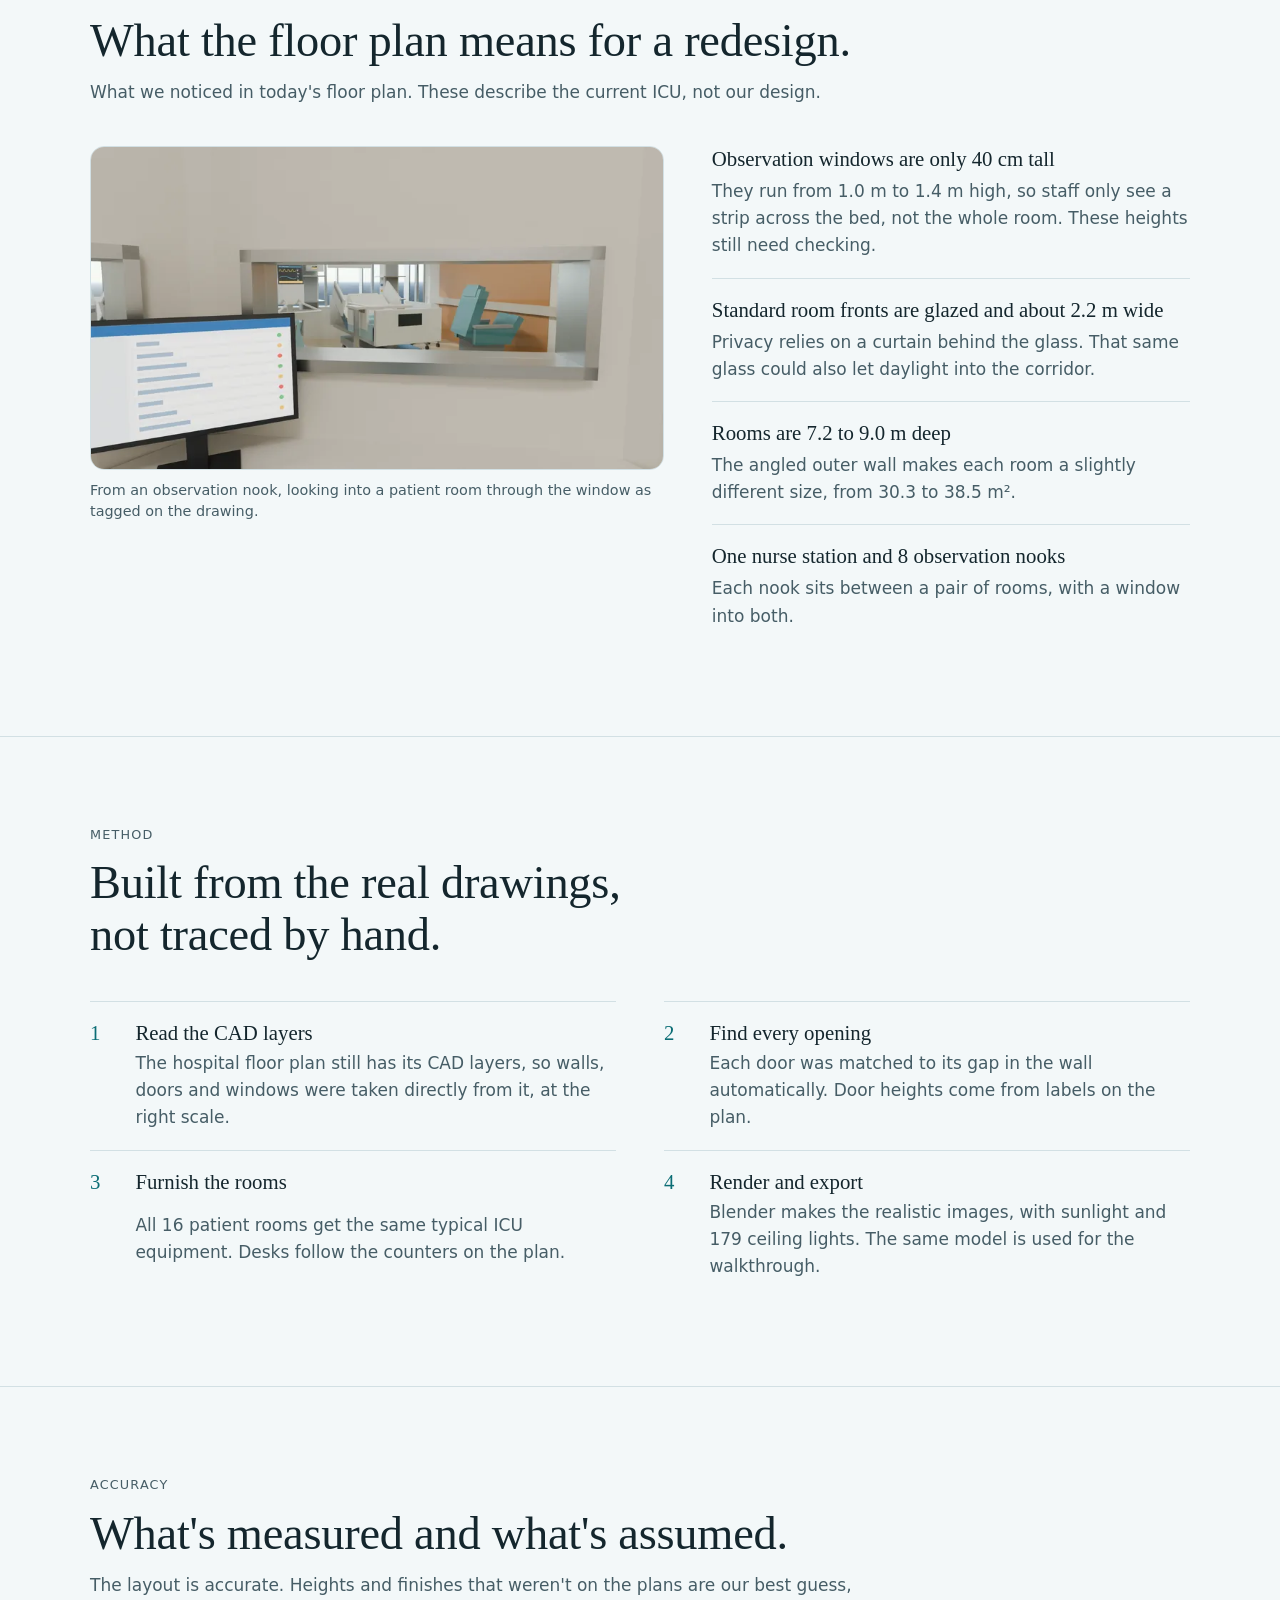
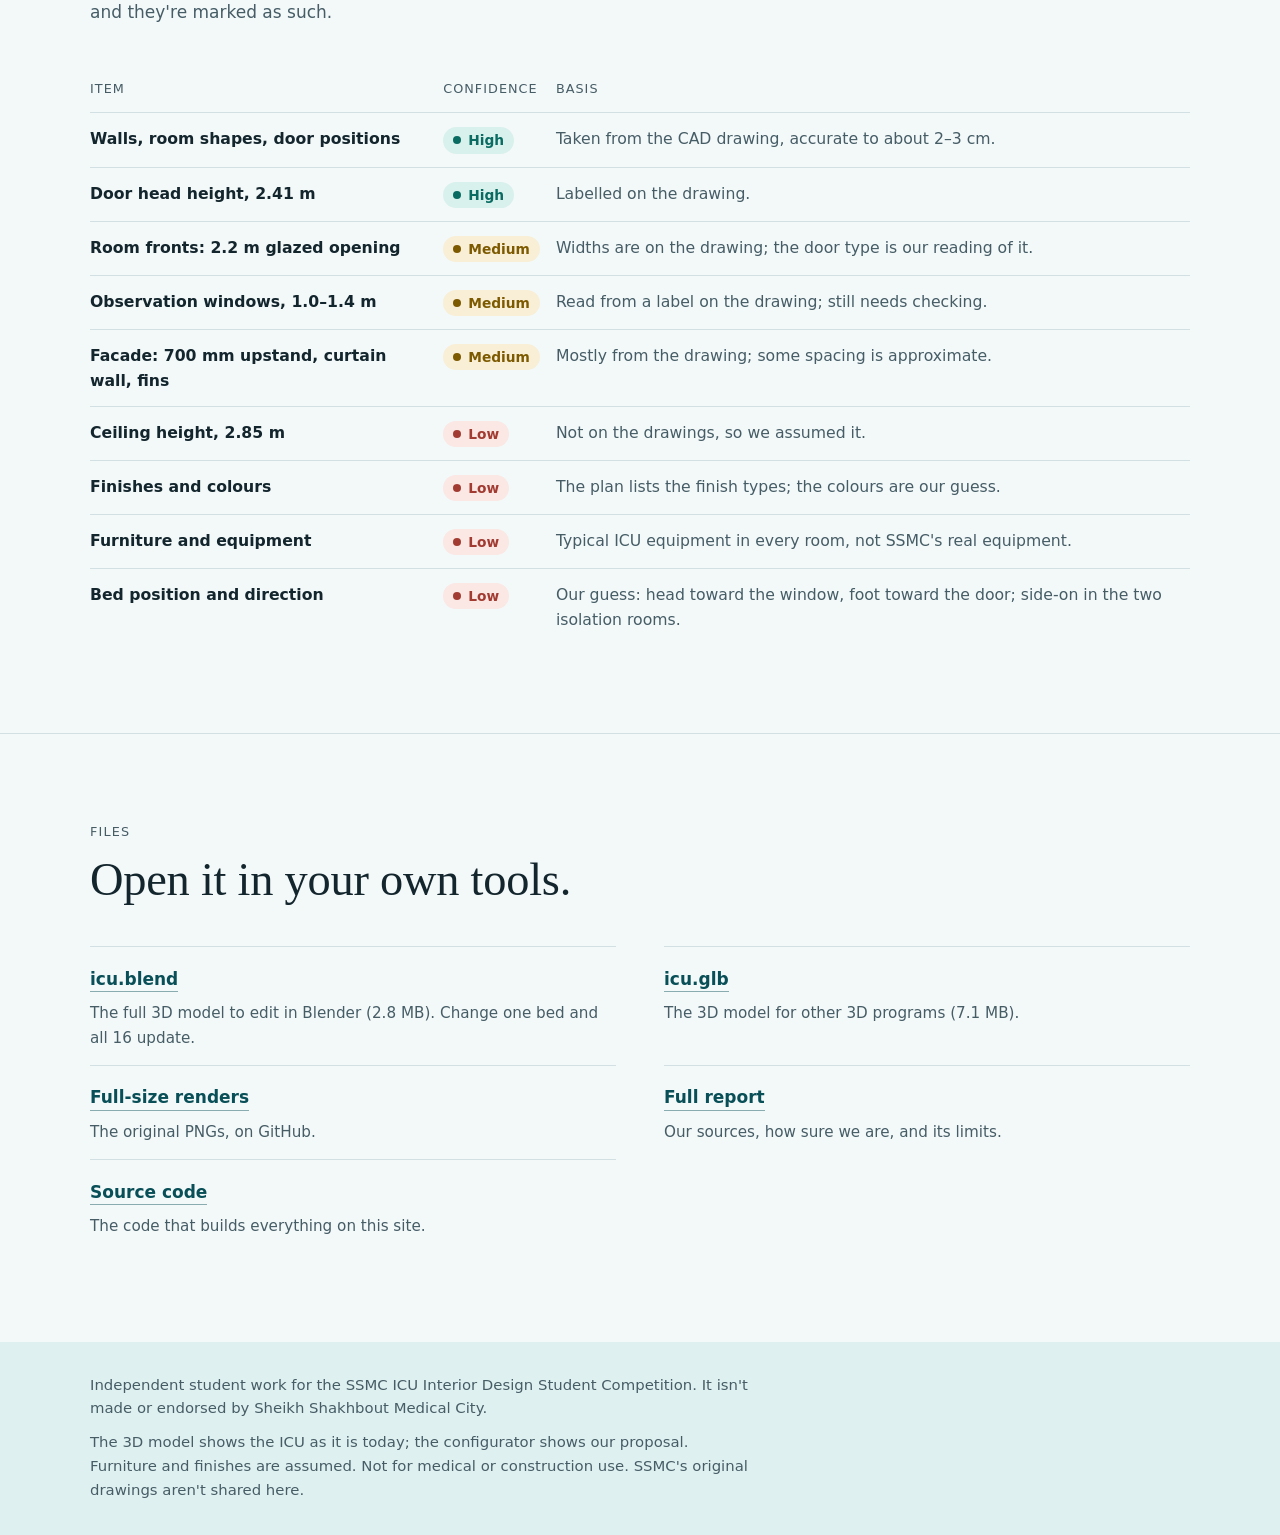
==== commit 0dafe52d: "The words: Iham's plainer text across the site, with every guard kept; Emergency and Before / after " ====
--- a/index.html
+++ b/index.html
@@ -45,16 +45,16 @@
     <div class="hero-copy">
       <p class="eyebrow">ICU Interior Design Student Competition · design proposal</p>
       <h1>A room that adapts to the patient in it.</h1>
-      <p class="lede">Adaptive ICU is our proposal for the fourth-floor ICU at SSMC: a patient room that changes its light, blinds and glass with the time of day, the patient's own preferences and the care being given. A nurse approves every change.</p>
+      <p class="lede">Adaptive ICU is our design for the ICU on SSMC's fourth floor. The room adjusts its lights, blinds and glass to the time of day, what the patient likes and the care they need. A nurse approves every change.</p>
       <div class="actions">
         <a class="btn primary" href="configurator/?tour=future">Experience the ICU of the future</a>
         <a class="btn quiet" href="configurator/">Configure a room</a>
-        <a class="btn quiet" href="viewer/">Walk today's floor</a>
+        <a class="btn quiet" href="viewer/">Explore the ICU as it is today</a>
       </div>
       <dl class="proof">
         <div><dt>room modes, one tap each</dt><dd>7</dd></div>
-        <div><dt>rooms to configure: isolation and standard</dt><dd>2</dd></div>
-        <div><dt>patient rooms modelled from the drawing</dt><dd>16</dd></div>
+        <div><dt>rooms you can design: isolation and standard</dt><dd>2</dd></div>
+        <div><dt>patient rooms built from the real floor plan</dt><dd>16</dd></div>
       </dl>
     </div>
     <div class="rooms" id="rooms">
@@ -67,13 +67,13 @@
         <div role="tabpanel" id="room-proposed" aria-labelledby="tab-proposed">
           <figure>
             <a href="configurator/#c=10930012043000001000200000000000000100000001111100"><img src="assets/img/proposal-future-1440.webp" srcset="assets/img/proposal-future-800.webp 800w, assets/img/proposal-future-1400.webp 1400w, assets/img/proposal-future-1440.webp 1440w" sizes="(min-width: 960px) 58vw, 100vw" width="1440" height="810" alt="The proposed isolation room as the ICU of the future, seen across the room toward the window: a lit ceiling tray over the bed, a flush white panel with two staff screens behind the bed head, a white patient wall with the day and time round the TV, a clinician's desk by the window, and a teaching figure of a patient in the raised bed." loading="eager" decoding="async" fetchpriority="high"></a>
-            <figcaption>Isolation room W1 as the ICU of the future: a lit ceiling tray, wall screens for staff and for the patient, and a desk for the care team. Open it to change anything.</figcaption>
+            <figcaption>Our design for isolation room W1 as the ICU of the future: a lit ceiling tray, wall screens for staff and for the patient, and a desk for the care team. Click to open it and change anything.</figcaption>
           </figure>
         </div>
         <div role="tabpanel" id="room-today" aria-labelledby="tab-today">
           <figure>
             <a href="assets/img/iso_room-1920.webp"><img src="assets/img/iso_room-1920.webp" srcset="assets/img/iso_room-800.webp 800w, assets/img/iso_room-1400.webp 1400w, assets/img/iso_room-1920.webp 1920w" sizes="(min-width: 960px) 58vw, 100vw" width="1920" height="1080" alt="An isolation patient room seen along its length: a recliner in the foreground, a raised bed beside a wood-look feature wall with a TV, a ceiling pendant with a monitor, and a wall of windows at the far end." loading="lazy" decoding="async"></a>
-            <figcaption>The same room today. The room comes from the as-built drawing; the equipment is a typical ICU kit, not SSMC's inventory.</figcaption>
+            <figcaption>The same room today, built from the hospital's floor plan. The equipment is a typical ICU setup, not SSMC's actual equipment.</figcaption>
           </figure>
         </div>
       </div>
@@ -86,37 +86,37 @@
     <div class="section-head">
       <p class="eyebrow">The proposal</p>
       <h2>Six things this room does that today's doesn't.</h2>
-      <p>Each one runs in the room configurator, on the measured shape of rooms W1 and W3. Every patient reading is simulated, and nothing here changes an alarm or a medical device.</p>
+      <p>You can try each one in the configurator, using the real shape of rooms W1 and W3. All patient data is made up, and nothing here changes an alarm or a medical device.</p>
     </div>
     <div class="plates">
       <figure class="plate full">
         <a href="configurator/#c=10030010002000000000000000000000000100"><img src="assets/img/proposal-modes-1440.webp" srcset="assets/img/proposal-modes-800.webp 800w, assets/img/proposal-modes-1400.webp 1400w, assets/img/proposal-modes-1440.webp 1440w" sizes="100vw" width="1440" height="860" alt="The isolation room in Comfort mode by day: the room-mode bar at the top with Comfort selected, the window blinds lowered, the light warm and dim, and a note saying the task light, monitor and clinical alarms are unaffected." loading="lazy" decoding="async"></a>
-        <figcaption><b>Room modes.</b> One tap sets the room for Comfort, Privacy, Clinical work, a family visit, cleaning between patients or an emergency. The lights, blinds, glass, wall screens and scenes change together. After sunset, Comfort leaves the blinds alone and changes only the light. <span class="opens">Opens room W1. The modes are in the bar at its top.</span></figcaption>
+        <figcaption><b>Room modes.</b> One tap sets the room for rest, privacy, treatment, a family visit, cleaning between patients or an emergency. The lights, blinds, glass, wall screens and scenes all change together. <span class="opens">Opens room W1. The modes are in the bar at its top.</span></figcaption>
       </figure>
       <figure class="plate half">
         <a href="configurator/#c=10030010002000000000000000000000000100"><img src="assets/img/proposal-pacs-1440.webp" srcset="assets/img/proposal-pacs-800.webp 800w, assets/img/proposal-pacs-1400.webp 1400w, assets/img/proposal-pacs-1440.webp 1440w" sizes="(min-width: 720px) 50vw, 100vw" width="1440" height="860" alt="Physiological Adaptive Mode in the isolation room: teal lines link the bedside monitor, the ceiling lights and the blinds, and a nurse dashboard on the right shows simulated heart rate, blood pressure, breathing rate and oxygen saturation with three scripted scenarios." loading="lazy" decoding="async"></a>
-        <figcaption><b>PACS, the Physiological Adaptive Comfort System.</b> The monitor's readings and the patient's own preferences lead to a suggestion, such as softer light. A nurse approves it before the room changes. <span class="opens">Opens room W1. PACS is in its options, under Time of day.</span></figcaption>
+        <figcaption><b>PACS, the Physiological Adaptive Comfort System.</b> The room reads simulated vital signs and the patient's preferences, then suggests changes like softer light. A nurse approves before anything changes. <span class="opens">Opens room W1. PACS is in its options, under Time of day.</span></figcaption>
       </figure>
       <figure class="plate half">
         <a href="configurator/#c=10030010002000000000000000000000000100"><img src="assets/img/proposal-apis-1440.webp" srcset="assets/img/proposal-apis-800.webp 800w, assets/img/proposal-apis-1400.webp 1400w, assets/img/proposal-apis-1440.webp 1440w" sizes="(min-width: 720px) 50vw, 100vw" width="1440" height="860" alt="The Adaptive Patient Interface System: a panel about a nasogastric feeding tube, with a close-up of its attachment layers, the conventional and proposed arrangements side by side, the possible benefit and the clinical limitations." loading="lazy" decoding="async"></a>
-        <figcaption><b>APIS, the Adaptive Patient Interface System.</b> How tubes, lines and sensors sit on the patient: what touches the skin, how each is secured and where it runs, with its clinical limits stated. <span class="opens">Opens room W1. APIS is in its options, under Time of day.</span></figcaption>
+        <figcaption><b>APIS, the Adaptive Patient Interface System.</b> An idea for a gentler way to attach tubes, wires and sensors to the patient: what touches the skin, how each is held in place, where it runs, and its limits. <span class="opens">Opens room W1. APIS is in its options, under Time of day.</span></figcaption>
       </figure>
       <figure class="plate half">
         <a href="configurator/#c=10830151011100000010000300000000000100"><img src="assets/img/proposal-patient-1440.webp" srcset="assets/img/proposal-patient-800.webp 800w, assets/img/proposal-patient-1400.webp 1400w, assets/img/proposal-patient-1440.webp 1440w" sizes="(min-width: 720px) 50vw, 100vw" width="1440" height="860" alt="The patient's view from the pillow in the proposed isolation room: a star-patterned feature wall and, on the screen opposite the bed, the weekday, the date, the time and the word Afternoon." loading="lazy" decoding="async"></a>
-        <figcaption><b>What the patient sees.</b> Patient view looks out from the pillow and turns only as far as a head can. The screen opposite can show the day, the date and the time.</figcaption>
+        <figcaption><b>What the patient sees.</b> See the room exactly as the patient does from the bed. The screen in front of them shows the day, date and time.</figcaption>
       </figure>
       <figure class="plate half">
         <a href="configurator/#c=11030010002000000000000000000000000100"><img src="assets/img/proposal-clinical-1440.webp" srcset="assets/img/proposal-clinical-800.webp 800w, assets/img/proposal-clinical-1400.webp 1400w, assets/img/proposal-clinical-1440.webp 1440w" sizes="(min-width: 720px) 50vw, 100vw" width="1440" height="860" alt="The standard room with its equipment labelled: labels on the bed, ventilator, infusion pumps, IV pole, ceiling pendant and examination light, and hatched keep-clear areas on the floor beside the bed." loading="lazy" decoding="async"></a>
-        <figcaption><b>Equipment labels.</b> Each piece of equipment named, and shaded areas to keep clear for care around the bed. A sketch for discussion, not a compliance check. <span class="opens">Opens room W3. Press Clinical in the bar at its top.</span></figcaption>
+        <figcaption><b>Equipment labels.</b> Names every piece of equipment and shades the space that must stay clear around the bed. A sketch, not a compliance check. <span class="opens">Opens room W3. Press Clinical in the bar at its top.</span></figcaption>
       </figure>
       <figure class="plate full">
         <a href="configurator/#c=10130010002000000000000000000000000100"><img src="assets/img/proposal-remote-1440.webp" srcset="assets/img/proposal-remote-800.webp 800w, assets/img/proposal-remote-1400.webp 1400w, assets/img/proposal-remote-1440.webp 1440w" sizes="100vw" width="1440" height="860" alt="The isolation room seen from inside its glazed front: the sound sensor on the wall glows red, and a notice marked simulated says a call for help was heard in isolation room W1, asks the nurse to look in through the glass now and leaves going in to them." loading="lazy" decoding="async"></a>
-        <figcaption><b>Remote care for the isolation room.</b> Every entry costs protective clothing and opens a negative-pressure door. So the sound sensor hears a groan or a call for help and asks the nurse to look in through the glass first. The air is cleaned in the plant, out of sight. Fewer unnecessary entries, never fewer checks. <span class="opens">Opens room W1. The sound sensor's two buttons are in its options, under Comfort systems.</span></figcaption>
+        <figcaption><b>Remote care for the isolation room.</b> Every time a nurse goes in, they need new protective gear and the room's air seal is broken. A sound sensor hears if the patient groans or calls for help, and asks the nurse to look through the glass first. Fewer unnecessary trips in, but never fewer checks. <span class="opens">Opens room W1. The sound sensor's two buttons are in its options, under Comfort systems.</span></figcaption>
       </figure>
     </div>
     <div class="section-foot">
-      <div class="actions"><a class="btn primary" href="configurator/?tour=future">Experience the ICU of the future</a> <a class="btn quiet" href="https://github.com/ihama1305-design/ICU-competition/blob/main/REPORT.md">Read how it was built</a></div>
-      <p class="note">A student design proposal, not a clinical product. Each picture opens that room. Where a picture shows something you start yourself, its caption says where to find it.</p>
+      <div class="actions"><a class="btn primary" href="configurator/?tour=future">Experience the ICU of the future</a> <a class="btn quiet" href="https://github.com/ihama1305-design/ICU-competition/blob/main/REPORT.md">See how we built it</a></div>
+      <p class="note">A student design, not a real medical product. Click any picture to open that room. Where a picture shows something you start yourself, its caption says where to find it.</p>
     </div>
   </div>
 </section>
@@ -125,27 +125,27 @@
   <div class="wrap">
     <div class="section-head">
       <p class="eyebrow">Try it yourself</p>
-      <h2>Spec a room the way you'd spec a car.</h2>
-      <p>A separate page for trying out a redesign of one room: an isolation room or a standard room, with finishes, lighting schemes, smart glass, a patio and three themes, by day and at night. Each choice shows in 3D straight away, and a link saves the exact room.</p>
-      <p>See the room from the pillow in Patient view, switch it between Comfort, Privacy, Clinical and Emergency-ready modes, label the equipment and its keep-clear areas, drag in items like a privacy screen or hand rub, and compare the result with today's room. Every patient reading in it is simulated.</p>
+      <h2>Design a room the way you'd customise a car.</h2>
+      <p>Redesign an isolation room or a standard room: pick finishes, lighting, smart glass, a patio, or one of four ready-made themes, by day or night. Every change shows in 3D instantly, and you can share your room with a link.</p>
+      <p>You can also see the room from the patient's bed, switch between room modes, label the equipment, drag in extra items and compare your design with today's room. All patient data is simulated.</p>
     </div>
     <div class="plates">
       <figure class="plate full">
         <a href="configurator/#c=10044151011100000010000300000000000100"><img src="assets/img/config-desert-1440.webp" srcset="assets/img/config-desert-800.webp 800w, assets/img/config-desert-1400.webp 1400w, assets/img/config-desert-1440.webp 1440w" sizes="100vw" width="1440" height="860" alt="The room configurator showing an isolation room at night in the Desert Sanctuary theme: warm cove light around the ceiling, a mashrabiya feature wall and light timber floor, a teaching figure of a patient in the bed, and a panel of options on the right." loading="lazy" decoding="async"></a>
-        <figcaption>Desert Sanctuary at night, with its cove lighting. The panel lists every option.</figcaption>
+        <figcaption>Desert Sanctuary theme at night. Every option is in the side panel.</figcaption>
       </figure>
       <figure class="plate half">
         <a href="configurator/#c=11030010002000000000000000000000000100"><img src="assets/img/config-calm-1440.webp" srcset="assets/img/config-calm-800.webp 800w, assets/img/config-calm-1400.webp 1400w, assets/img/config-calm-1440.webp 1440w" sizes="(min-width: 720px) 50vw, 100vw" width="1440" height="860" alt="A standard room in the Calm Clinical theme by day: a teal recliner and an IV pole in front, a teaching figure of a patient in the bed with its backrest raised beside the ceiling pendant, a TV on a wood feature wall, and palms outside the window" loading="lazy" decoding="async"></a>
-        <figcaption>Calm Clinical: today's standard room, tidied up, by day.</figcaption>
+        <figcaption>Calm Clinical theme: today's room, tidied up, in daytime.</figcaption>
       </figure>
       <figure class="plate half">
         <a href="configurator/#c=11430221010100000002101300001000000100"><img src="assets/img/config-patio-1440.webp" srcset="assets/img/config-patio-800.webp 800w, assets/img/config-patio-1400.webp 1400w, assets/img/config-patio-1440.webp 1440w" sizes="(min-width: 720px) 50vw, 100vw" width="1440" height="860" alt="The patient's view from the bed in a standard room in the Family Suite theme, turned toward a sliding door and a shaded balcony with palms in planters, past the bed rail and the infusion pumps." loading="lazy" decoding="async"></a>
-        <figcaption>Family Suite: what the patient sees with their head turned, toward the patio and palms.</figcaption>
+        <figcaption>Family Suite theme: the patient's view toward the patio and palm trees.</figcaption>
       </figure>
     </div>
     <div class="section-foot">
       <div class="actions"><a class="btn primary" href="configurator/">Open the configurator</a> <a class="btn quiet" href="configurator/?tour=guided">Room basics: the nine-step tour <small>about a minute and a half</small></a></div>
-      <p class="note">This is a proposal, not the room as built, and it doesn't change the model on the rest of this page. The patio, finishes and fittings are ideas, and their clinical notes cite their sources.</p>
+      <p class="note">This is our design idea, not the real room. The patio, finishes and fittings are suggestions, and their notes cite their sources.</p>
     </div>
   </div>
 </section>
@@ -155,16 +155,16 @@
     <div class="band-copy">
       <p class="eyebrow">The floor today</p>
       <h2>Drop a person on the floor and walk.</h2>
-      <p>It runs in your browser with nothing to install. Drag <b>Place person</b> onto any open spot and your view drops to their eye level, 1.6 m above the floor.</p>
+      <p>It runs in your browser, with nothing to install. Drag <b>Place person</b> onto the floor to walk around at eye level.</p>
       <ul class="how">
-        <li><kbd>W</kbd> <kbd>A</kbd> <kbd>S</kbd> <kbd>D</kbd> to walk, <kbd>Shift</kbd> to run, drag or <kbd>←</kbd> <kbd>→</kbd> to look. On a phone, push the on-screen stick to walk and drag the view to look.</li>
+        <li><kbd>W</kbd> <kbd>A</kbd> <kbd>S</kbd> <kbd>D</kbd> to walk, <kbd>Shift</kbd> to run, drag or <kbd>←</kbd> <kbd>→</kbd> to look around. On a phone, use the on-screen stick to walk.</li>
         <li><kbd>V</kbd> shows the person from behind.</li>
-        <li>Walls, counters and the facade stop you. Doors and glass fronts let you through.</li>
+        <li>You can walk through doors, but not through walls.</li>
         <li>The plan in the corner shows where you are. Click it to jump.</li>
-        <li>Click anything to name it and see how sure the model is about it.</li>
+        <li>Click anything to see what it is and how sure we are about it.</li>
       </ul>
       <div class="actions"><a class="btn primary" href="viewer/">Open the walkthrough</a></div>
-      <p class="note">About a 1.7 MB download. The walkthrough uses flat colours; the realistic lighting is in the renders below.</p>
+      <p class="note">A 1.7 MB download. For realistic lighting, see the pictures below.</p>
     </div>
     <div class="shots">
       <figure>
@@ -173,7 +173,7 @@
       </figure>
       <figure>
         <img src="assets/img/walk-orbit-1440.webp" srcset="assets/img/walk-orbit-800.webp 800w, assets/img/walk-orbit-1400.webp 1400w, assets/img/walk-orbit-1440.webp 1440w" sizes="(min-width: 960px) 60vw, 100vw" width="1440" height="860" alt="The same person seen from above in orbit view with the ceiling off, standing in a patient room with the bed, recliner and corridor around them." loading="lazy" decoding="async">
-        <figcaption>Orbit circles the person, so you can see where they're standing.</figcaption>
+        <figcaption>Orbit view circles around the person, so you can see where they are.</figcaption>
       </figure>
     </div>
   </div>
@@ -184,7 +184,7 @@
     <div class="section-head">
       <p class="eyebrow">Renders</p>
       <h2>The floor, from the whole wing down to the bedside.</h2>
-      <p>Rendered with Blender Cycles: real sun and sky through the facade, and every ceiling panel a real light. Select an image to see it larger.</p>
+      <p>Realistic images made in Blender, with modelled sunlight and ceiling lights. Click an image to make it bigger.</p>
     </div>
     <div class="plates">
       <figure class="plate full">
@@ -197,7 +197,7 @@
       </figure>
       <figure class="plate half">
         <a href="assets/img/plan-1800.webp"><img src="assets/img/plan-1800.webp" srcset="assets/img/plan-800.webp 800w, assets/img/plan-1400.webp 1400w, assets/img/plan-1800.webp 1800w" sizes="(min-width: 720px) 50vw, 100vw" width="1800" height="1800" alt="A top-down view of the floor showing all sixteen patient rooms, the central core, the U-shaped nurse station and the north lobby block." loading="lazy" decoding="async"></a>
-        <figcaption>Top view. The bottom edge follows the wall line where the plan continues onto Part b, which isn't modelled.</figcaption>
+        <figcaption>Top view. The bottom edge is where the floor continues into a part we didn't model.</figcaption>
       </figure>
       <figure class="plate half">
         <a href="assets/img/bedside-1920.webp"><img src="assets/img/bedside-1920.webp" srcset="assets/img/bedside-800.webp 800w, assets/img/bedside-1400.webp 1400w, assets/img/bedside-1920.webp 1920w" sizes="(min-width: 720px) 50vw, 100vw" width="1920" height="1080" alt="At the bedside: a raised ICU bed with side rails and an overbed table, a ventilator with breathing tubes, a pendant holding infusion pumps and a patient monitor." loading="lazy" decoding="async"></a>
@@ -205,15 +205,15 @@
       </figure>
       <figure class="plate half">
         <a href="assets/img/corridor-1920.webp"><img src="assets/img/corridor-1920.webp" srcset="assets/img/corridor-800.webp 800w, assets/img/corridor-1400.webp 1400w, assets/img/corridor-1920.webp 1920w" sizes="(min-width: 720px) 50vw, 100vw" width="1920" height="1080" alt="The central nurse station seen from the corridor: a raised wood-faced transaction ledge with monitors and chairs behind it, wood handrails along the walls and a lay-in ceiling grid with LED panels." loading="lazy" decoding="async"></a>
-        <figcaption>The central nurse station from the corridor, with handrails and a 600 mm lay-in ceiling.</figcaption>
+        <figcaption>The central nurse station, seen from the corridor.</figcaption>
       </figure>
       <figure class="plate half">
         <a href="assets/img/iso_entry-1920.webp"><img src="assets/img/iso_entry-1920.webp" srcset="assets/img/iso_entry-800.webp 800w, assets/img/iso_entry-1400.webp 1400w, assets/img/iso_entry-1920.webp 1920w" sizes="(min-width: 720px) 50vw, 100vw" width="1920" height="1080" alt="The glazed inner door of an isolation room seen from its ante room: two glass panels with a frosted band and a teal curtain gathered behind them, and a plain wall beyond." loading="lazy" decoding="async"></a>
-        <figcaption>From W1's ante room, through the inner door. With the bed near the drawn bed circle, it's out of sight from here.</figcaption>
+        <figcaption>Looking into room W1 from its entry room. The bed is out of view from here.</figcaption>
       </figure>
       <figure class="plate half">
         <a href="assets/img/iso_window-1920.webp"><img src="assets/img/iso_window-1920.webp" srcset="assets/img/iso_window-800.webp 800w, assets/img/iso_window-1400.webp 1400w, assets/img/iso_window-1920.webp 1920w" sizes="(min-width: 720px) 50vw, 100vw" width="1920" height="1080" alt="An isolation room's bed seen from near its foot, with a wall of windows beyond it, a visitor chair, a ventilator and a ceiling pendant holding pumps and a monitor." loading="lazy" decoding="async"></a>
-        <figcaption>W1's bed and window. The window is to the patient's right here, while in standard rooms it's behind them.</figcaption>
+        <figcaption>W1's bed and window. Here the window is on the patient's right; in standard rooms it's behind them.</figcaption>
       </figure>
     </div>
   </div>
@@ -224,7 +224,7 @@
     <div class="section-head">
       <p class="eyebrow">Findings</p>
       <h2>What the floor plan means for a redesign.</h2>
-      <p>These come from the drawing, and the model makes them easy to see. They describe the floor as built, not a proposed design.</p>
+      <p>What we noticed in today's floor plan. These describe the current ICU, not our design.</p>
     </div>
     <div class="findings">
       <figure>
@@ -233,16 +233,16 @@
       </figure>
       <div class="finding-list">
         <div class="finding">
-          <h3>Observation windows are 40 cm slots</h3>
-          <p>The WA31 tag reads sill 1.0 m, head 1.4 m. From the nook you see a strip across the bed, not the whole room. Confirm this against the window schedule before relying on it.</p>
+          <h3>Observation windows are only 40 cm tall</h3>
+          <p>They run from 1.0 m to 1.4 m high, so staff only see a strip across the bed, not the whole room. These heights still need checking.</p>
         </div>
         <div class="finding">
           <h3>Standard room fronts are glazed and about 2.2 m wide</h3>
-          <p>Privacy depends on a curtain behind the glass. The same glass could also carry daylight through to the corridor.</p>
+          <p>Privacy relies on a curtain behind the glass. That same glass could also let daylight into the corridor.</p>
         </div>
         <div class="finding">
-          <h3>Rooms run 7.2 to 9.0 m from front to facade</h3>
-          <p>The slanted facade and stepped corridor give the rooms slightly different shapes, from 30.3 to 38.5 m².</p>
+          <h3>Rooms are 7.2 to 9.0 m deep</h3>
+          <p>The angled outer wall makes each room a slightly different size, from 30.3 to 38.5 m².</p>
         </div>
         <div class="finding">
           <h3>One nurse station and 8 observation nooks</h3>
@@ -257,13 +257,13 @@
   <div class="wrap">
     <div class="section-head">
       <p class="eyebrow">Method</p>
-      <h2>Read from the drawing, not traced by eye.</h2>
+      <h2>Built from the real drawings, not traced by hand.</h2>
     </div>
     <ol class="steps">
-      <li><h3>Read the CAD layers</h3><p>Sheet A1104-a is an AutoCAD PDF that still has its layers. Walls, doors, glazing and joinery come straight from them, and the 9 m structural grid sets the scale.</p></li>
-      <li><h3>Find every opening</h3><p>Each drawn door leaf finds its opening by casting rays to the jambs along the wall line. Door heights come from the H=2410 tags.</p></li>
-      <li><h3>Furnish the rooms</h3><p>All 16 patient rooms get the same typical ICU kit, placed from the bed head. Nurse station and nook desks follow the drawn counters.</p></li>
-      <li><h3>Render and export</h3><p>Blender Cycles renders the scene with sun, sky and 179 ceiling lights. The same scene exports to the walkthrough, and one spec file controls the heights, materials and positions.</p></li>
+      <li><h3>Read the CAD layers</h3><p>The hospital floor plan still has its CAD layers, so walls, doors and windows were taken directly from it, at the right scale.</p></li>
+      <li><h3>Find every opening</h3><p>Each door was matched to its gap in the wall automatically. Door heights come from labels on the plan.</p></li>
+      <li><h3>Furnish the rooms</h3><p>All 16 patient rooms get the same typical ICU equipment. Desks follow the counters on the plan.</p></li>
+      <li><h3>Render and export</h3><p>Blender makes the realistic images, with sunlight and 179 ceiling lights. The same model is used for the walkthrough.</p></li>
     </ol>
   </div>
 </section>
@@ -273,20 +273,20 @@
     <div class="section-head">
       <p class="eyebrow">Accuracy</p>
       <h2>What's measured and what's assumed.</h2>
-      <p>The layout is reliable. Height and finish choices that aren't on these sheets are assumptions, and they're marked here and in the walkthrough.</p>
+      <p>The layout is accurate. Heights and finishes that weren't on the plans are our best guess, and they're marked as such.</p>
     </div>
     <table class="accuracy">
       <thead><tr><th scope="col">Item</th><th scope="col">Confidence</th><th scope="col">Basis</th></tr></thead>
       <tbody>
-        <tr><th scope="row">Walls, room shapes, door positions</th><td><span class="conf high">High</span></td><td>Vector CAD geometry, to about 2–3 cm.</td></tr>
-        <tr><th scope="row">Door head height, 2.41 m</th><td><span class="conf high">High</span></td><td>H=2410 tags on the drawing.</td></tr>
-        <tr><th scope="row">Room fronts: 2.2 m glazed opening</th><td><span class="conf med">Medium</span></td><td>Widths are drawn. A breakaway glass door is how the drawn leaf reads.</td></tr>
-        <tr><th scope="row">Observation windows, 1.0–1.4 m</th><td><span class="conf med">Medium</span></td><td>WA31 tag read with the sheet's legend. Check the window schedule.</td></tr>
-        <tr><th scope="row">Facade: 700 mm upstand, curtain wall, fins</th><td><span class="conf med">Medium</span></td><td>Tagged upstand and drawn lines. Mullion and fin spacing are approximate.</td></tr>
-        <tr><th scope="row">Ceiling height, 2.85 m</th><td><span class="conf low">Low</span></td><td>Not on these sheets.</td></tr>
-        <tr><th scope="row">Finishes and colours</th><td><span class="conf low">Low</span></td><td>Finish codes are on the plan. The colours are assumed.</td></tr>
-        <tr><th scope="row">Furniture and equipment</th><td><span class="conf low">Low</span></td><td>A typical kit, repeated in every room and fitted to the two isolation rooms. Not an inventory of SSMC's equipment.</td></tr>
-        <tr><th scope="row">Bed position and direction</th><td><span class="conf low">Low</span></td><td>Head toward the window, foot toward the front. The two isolation rooms have the bed side-on, near the drawn bed circle. An assumption.</td></tr>
+        <tr><th scope="row">Walls, room shapes, door positions</th><td><span class="conf high">High</span></td><td>Taken from the CAD drawing, accurate to about 2–3 cm.</td></tr>
+        <tr><th scope="row">Door head height, 2.41 m</th><td><span class="conf high">High</span></td><td>Labelled on the drawing.</td></tr>
+        <tr><th scope="row">Room fronts: 2.2 m glazed opening</th><td><span class="conf med">Medium</span></td><td>Widths are on the drawing; the door type is our reading of it.</td></tr>
+        <tr><th scope="row">Observation windows, 1.0–1.4 m</th><td><span class="conf med">Medium</span></td><td>Read from a label on the drawing; still needs checking.</td></tr>
+        <tr><th scope="row">Facade: 700 mm upstand, curtain wall, fins</th><td><span class="conf med">Medium</span></td><td>Mostly from the drawing; some spacing is approximate.</td></tr>
+        <tr><th scope="row">Ceiling height, 2.85 m</th><td><span class="conf low">Low</span></td><td>Not on the drawings, so we assumed it.</td></tr>
+        <tr><th scope="row">Finishes and colours</th><td><span class="conf low">Low</span></td><td>The plan lists the finish types; the colours are our guess.</td></tr>
+        <tr><th scope="row">Furniture and equipment</th><td><span class="conf low">Low</span></td><td>Typical ICU equipment in every room, not SSMC's real equipment.</td></tr>
+        <tr><th scope="row">Bed position and direction</th><td><span class="conf low">Low</span></td><td>Our guess: head toward the window, foot toward the door; side-on in the two isolation rooms.</td></tr>
       </tbody>
     </table>
   </div>
@@ -299,11 +299,11 @@
       <h2>Open it in your own tools.</h2>
     </div>
     <ul class="files">
-      <li><a href="downloads/icu.blend">icu.blend</a><span>Editable Blender 5.2 scene, 2.8 MB. Room equipment is linked, so editing one bed changes all 16.</span></li>
-      <li><a href="downloads/icu.glb">icu.glb</a><span>The model for other 3D tools, 7.1 MB. Metres, Y-up, flat colours.</span></li>
+      <li><a href="downloads/icu.blend">icu.blend</a><span>The full 3D model to edit in Blender (2.8 MB). Change one bed and all 16 update.</span></li>
+      <li><a href="downloads/icu.glb">icu.glb</a><span>The 3D model for other 3D programs (7.1 MB).</span></li>
       <li><a href="https://github.com/ihama1305-design/ICU-competition/tree/main/renders">Full-size renders</a><span>The original PNGs, on GitHub.</span></li>
-      <li><a href="https://github.com/ihama1305-design/ICU-competition/blob/main/REPORT.md">Full report</a><span>Sources, confidence and known limitations.</span></li>
-      <li><a href="https://github.com/ihama1305-design/ICU-competition">Source code</a><span>The scripts and spec that build all of this.</span></li>
+      <li><a href="https://github.com/ihama1305-design/ICU-competition/blob/main/REPORT.md">Full report</a><span>Our sources, how sure we are, and its limits.</span></li>
+      <li><a href="https://github.com/ihama1305-design/ICU-competition">Source code</a><span>The code that builds everything on this site.</span></li>
     </ul>
   </div>
 </section>
@@ -312,7 +312,7 @@
 <footer class="foot">
   <div class="wrap">
     <p>Independent student work for the SSMC ICU Interior Design Student Competition. It isn't made or endorsed by Sheikh Shakhbout Medical City.</p>
-    <p>The model shows the existing floor as a starting point, and the configurator is a design proposal. Furnishings and finishes are assumed. Neither is for clinical or construction use. The SSMC drawings themselves aren't published here.</p>
+    <p>The 3D model shows the ICU as it is today; the configurator shows our proposal. Furniture and finishes are assumed. Not for medical or construction use. SSMC's original drawings aren't shared here.</p>
   </div>
 </footer>
 <script>
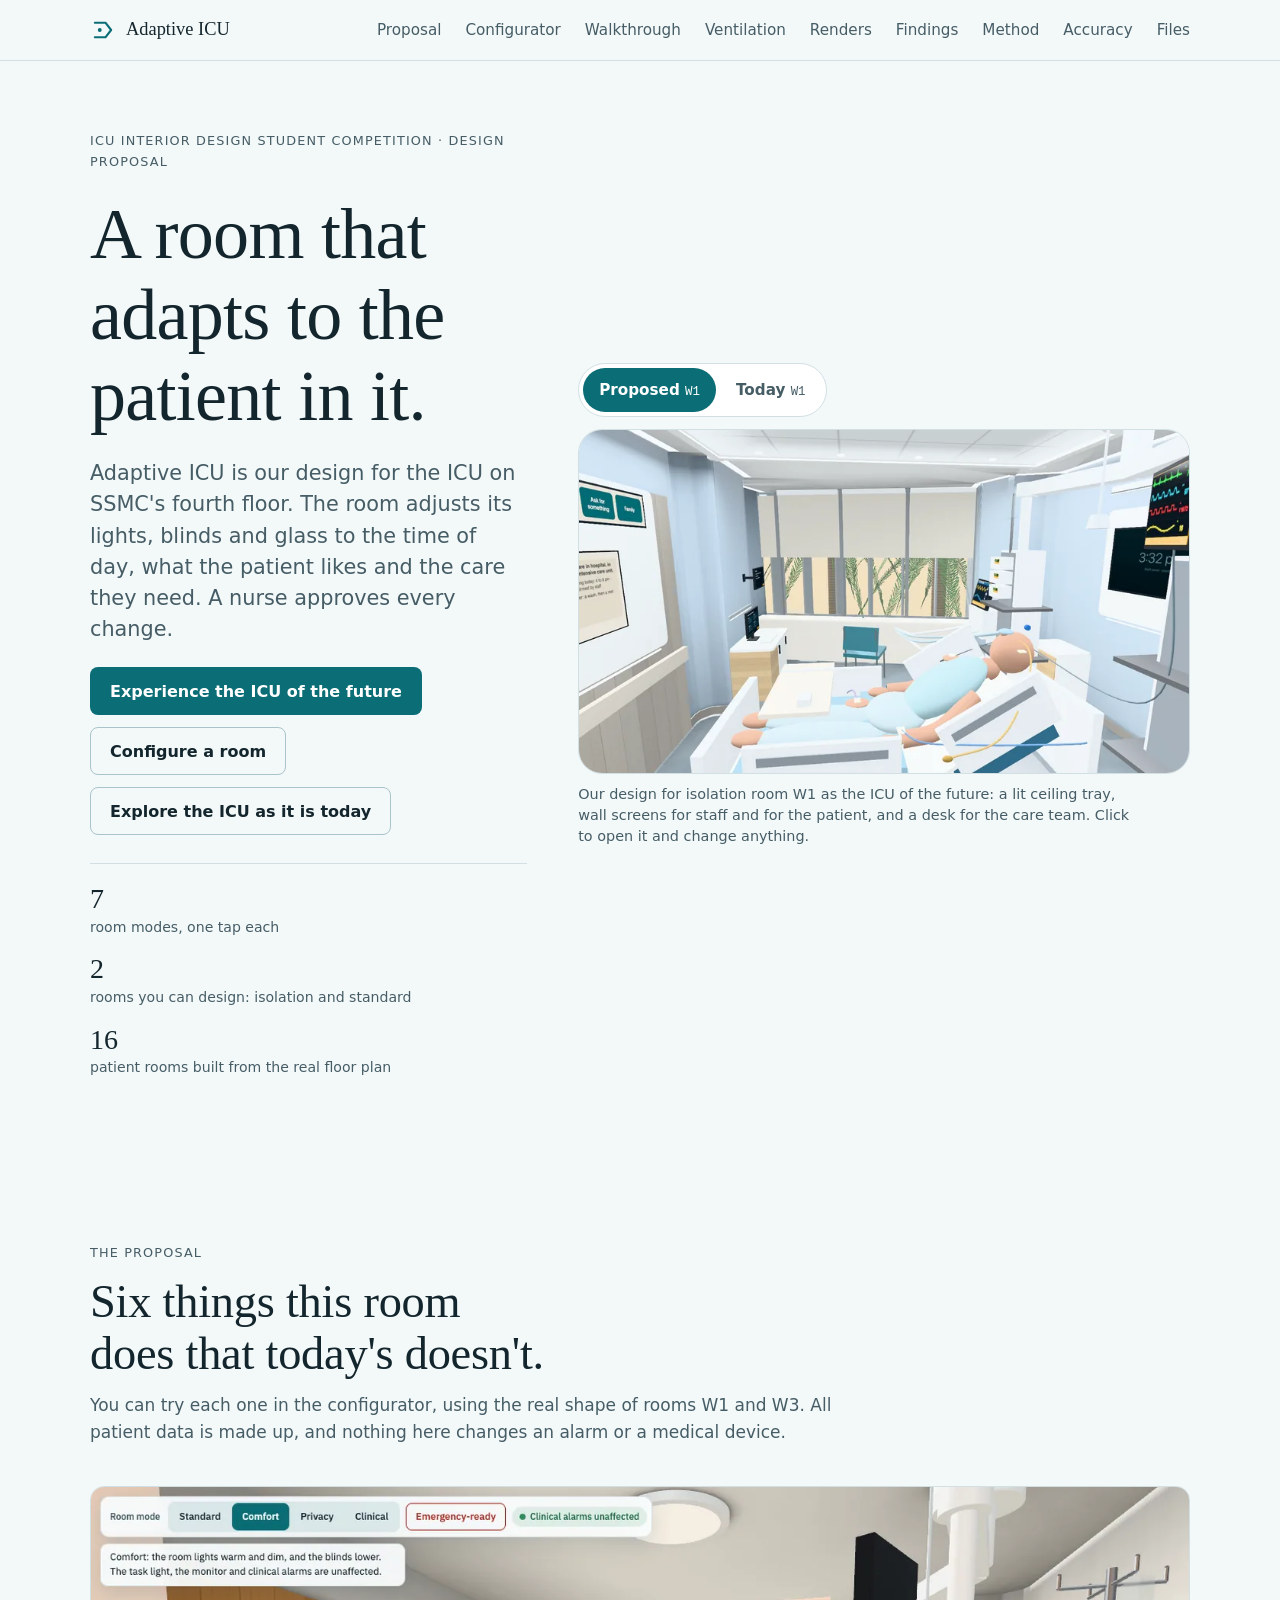
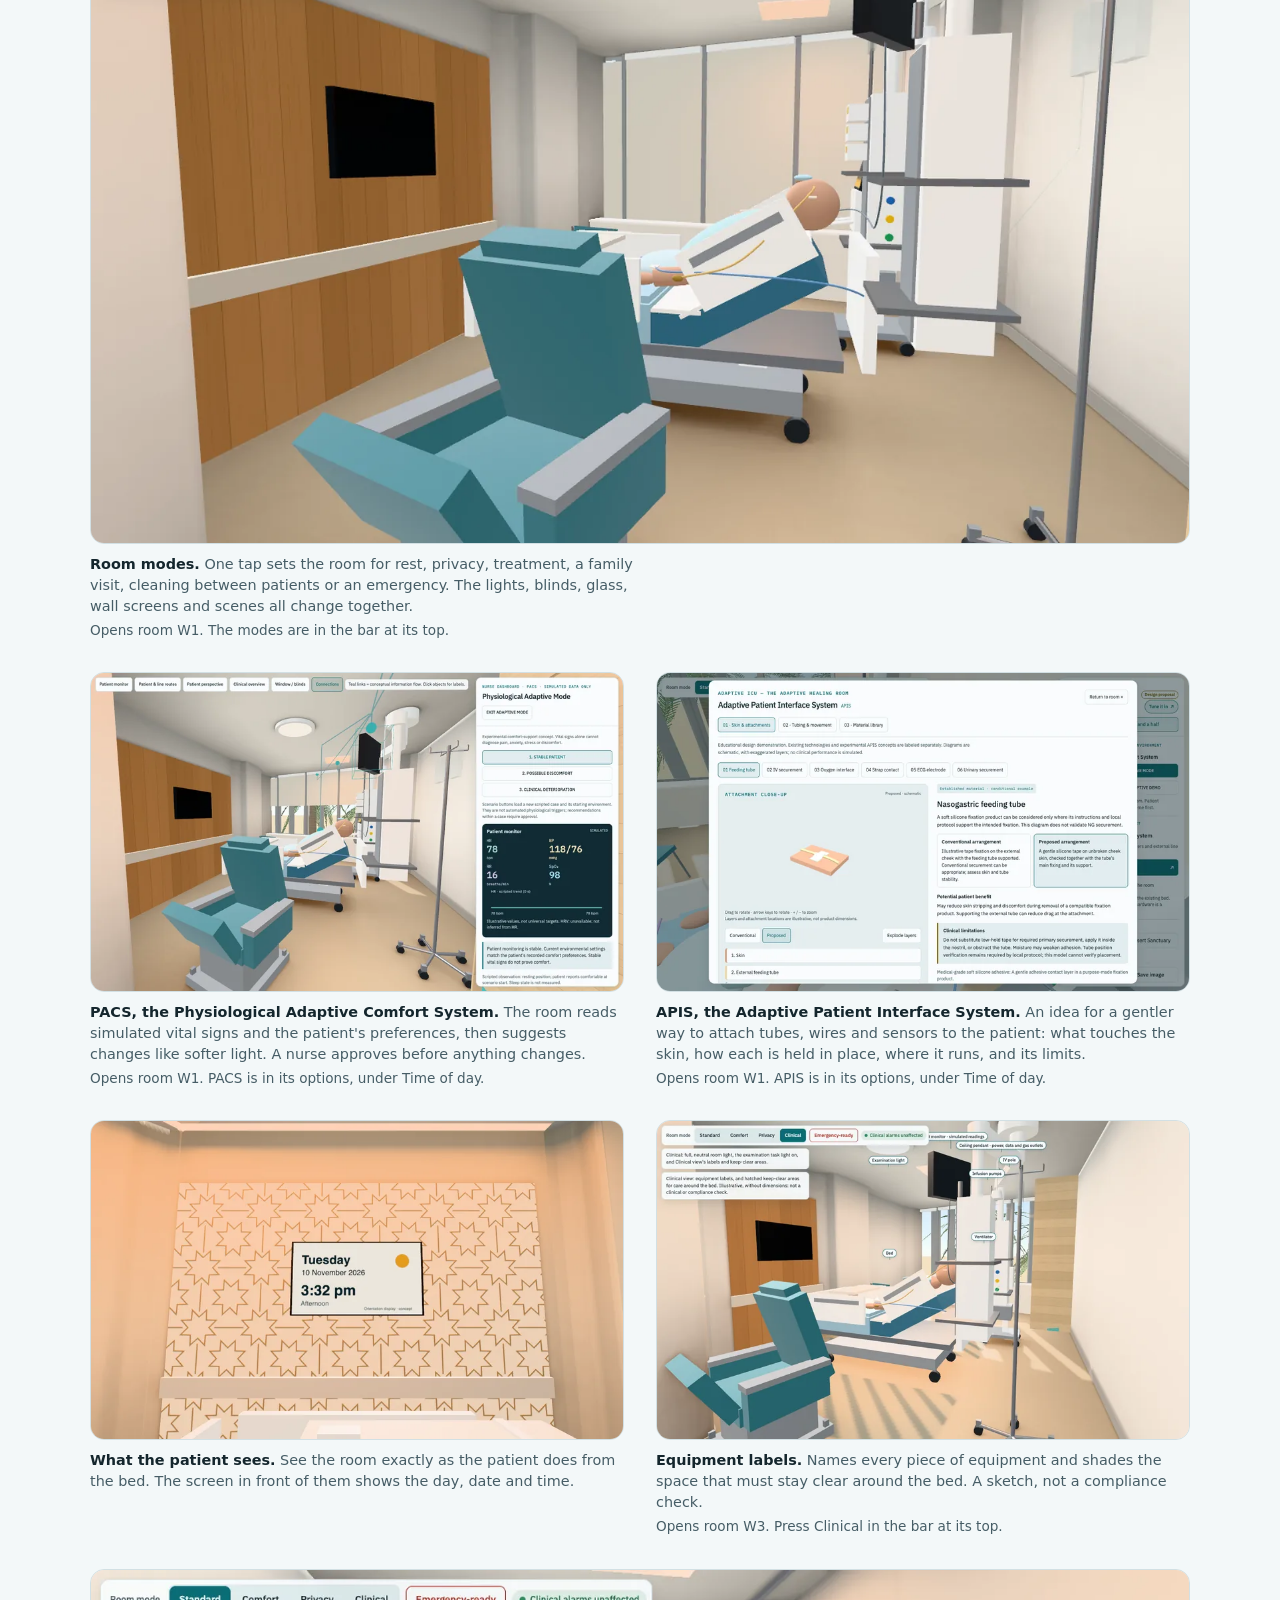
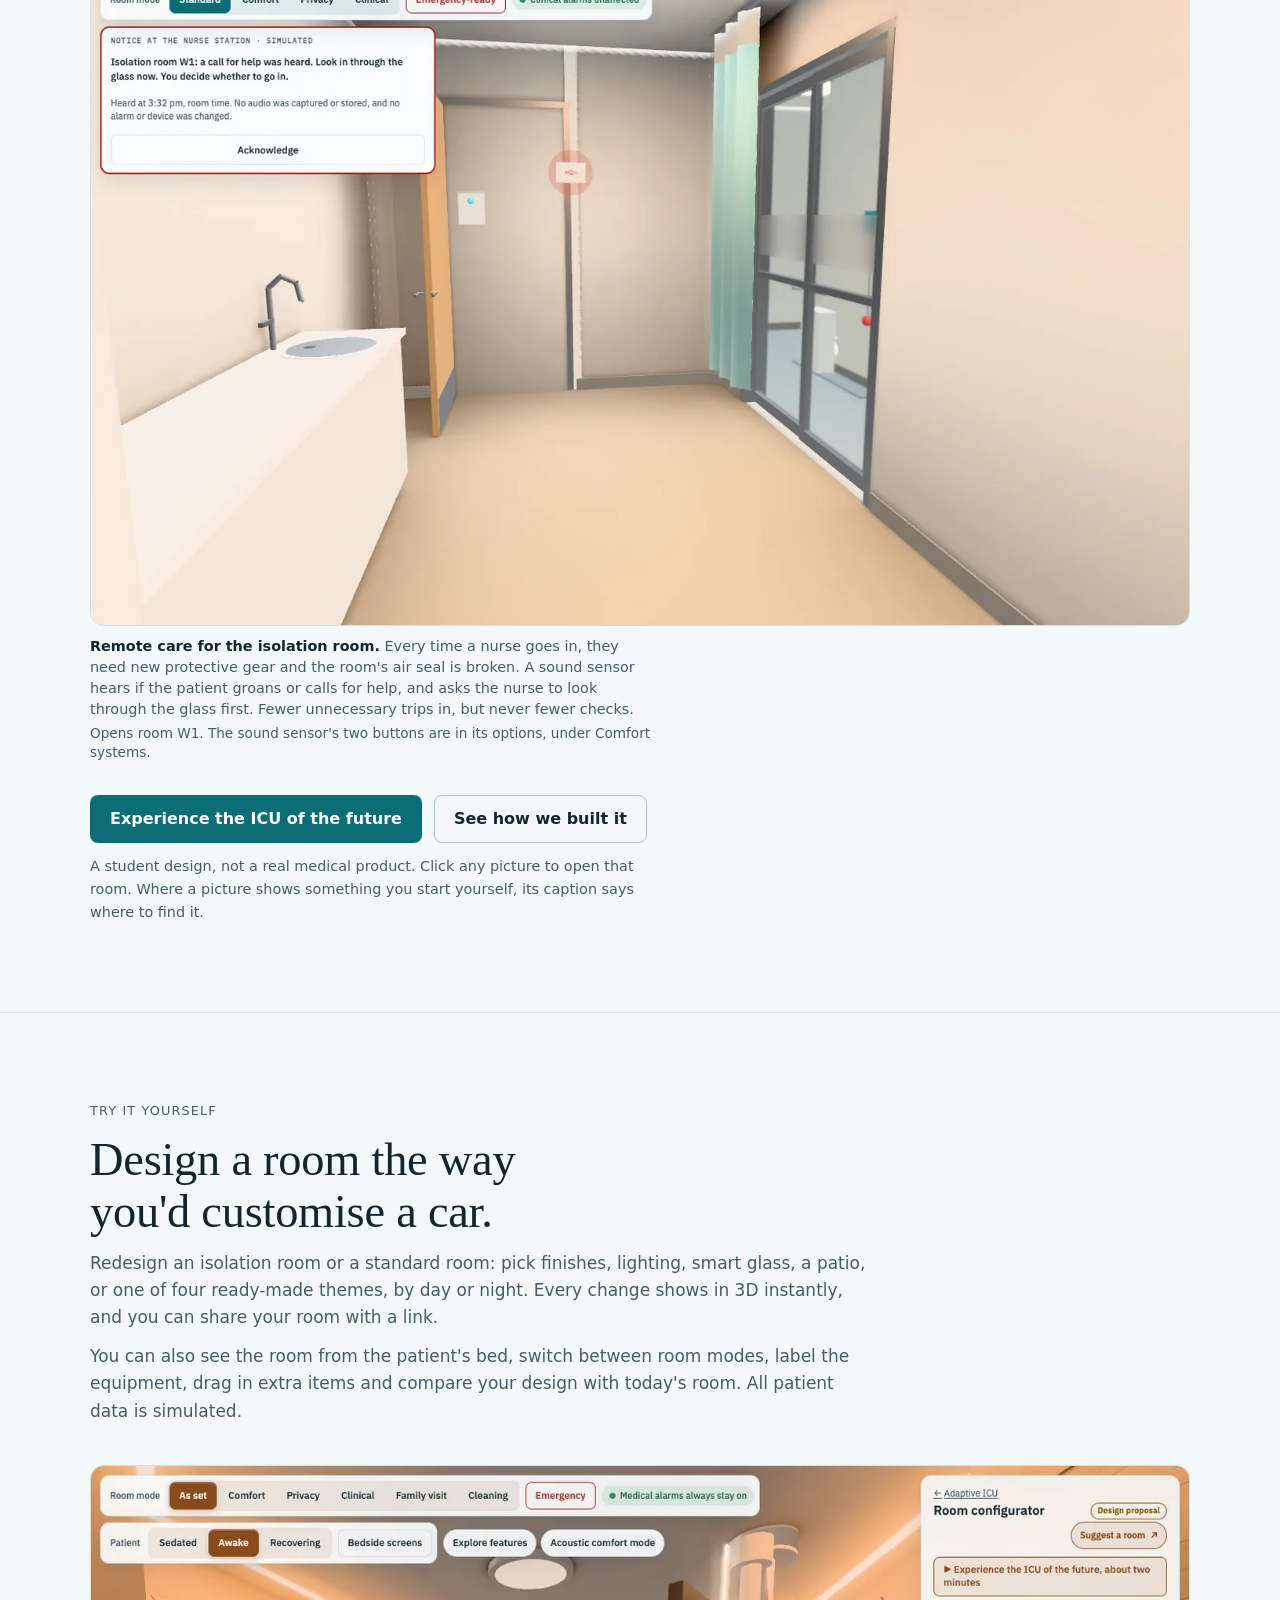
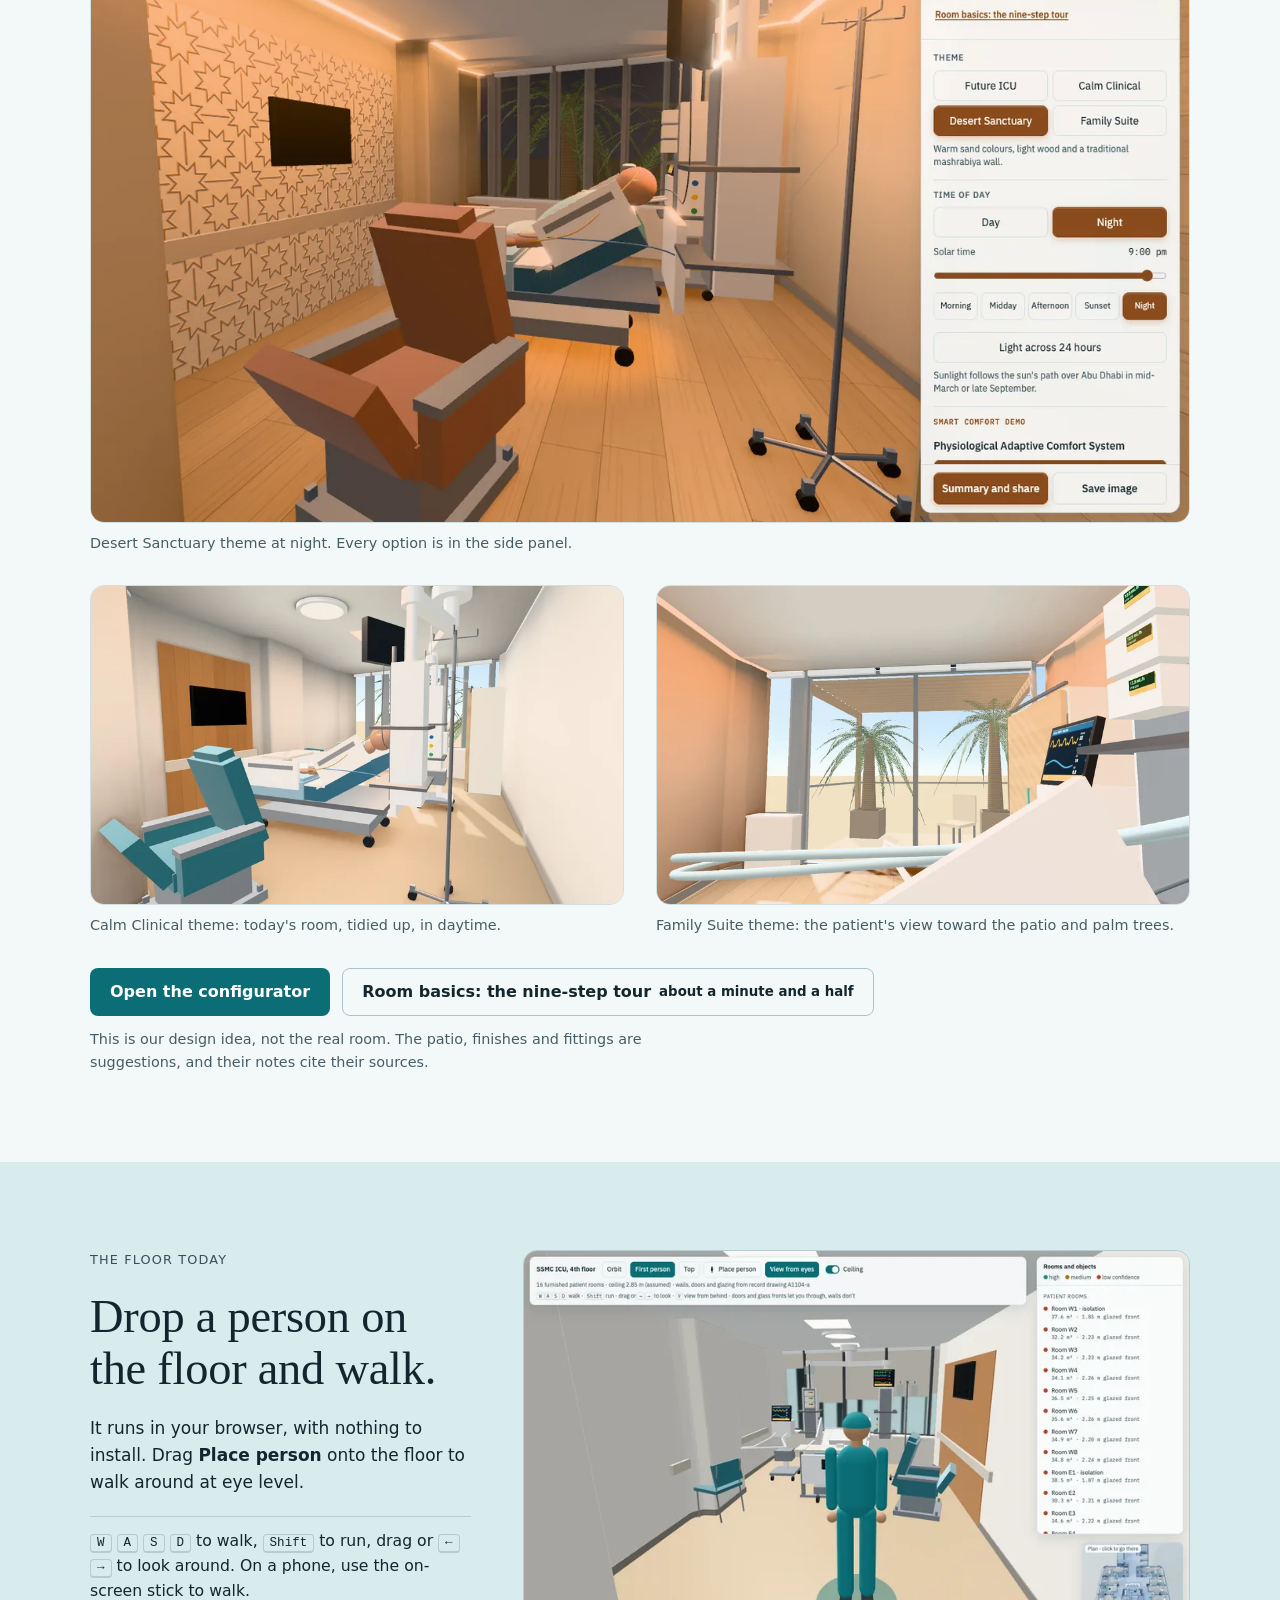
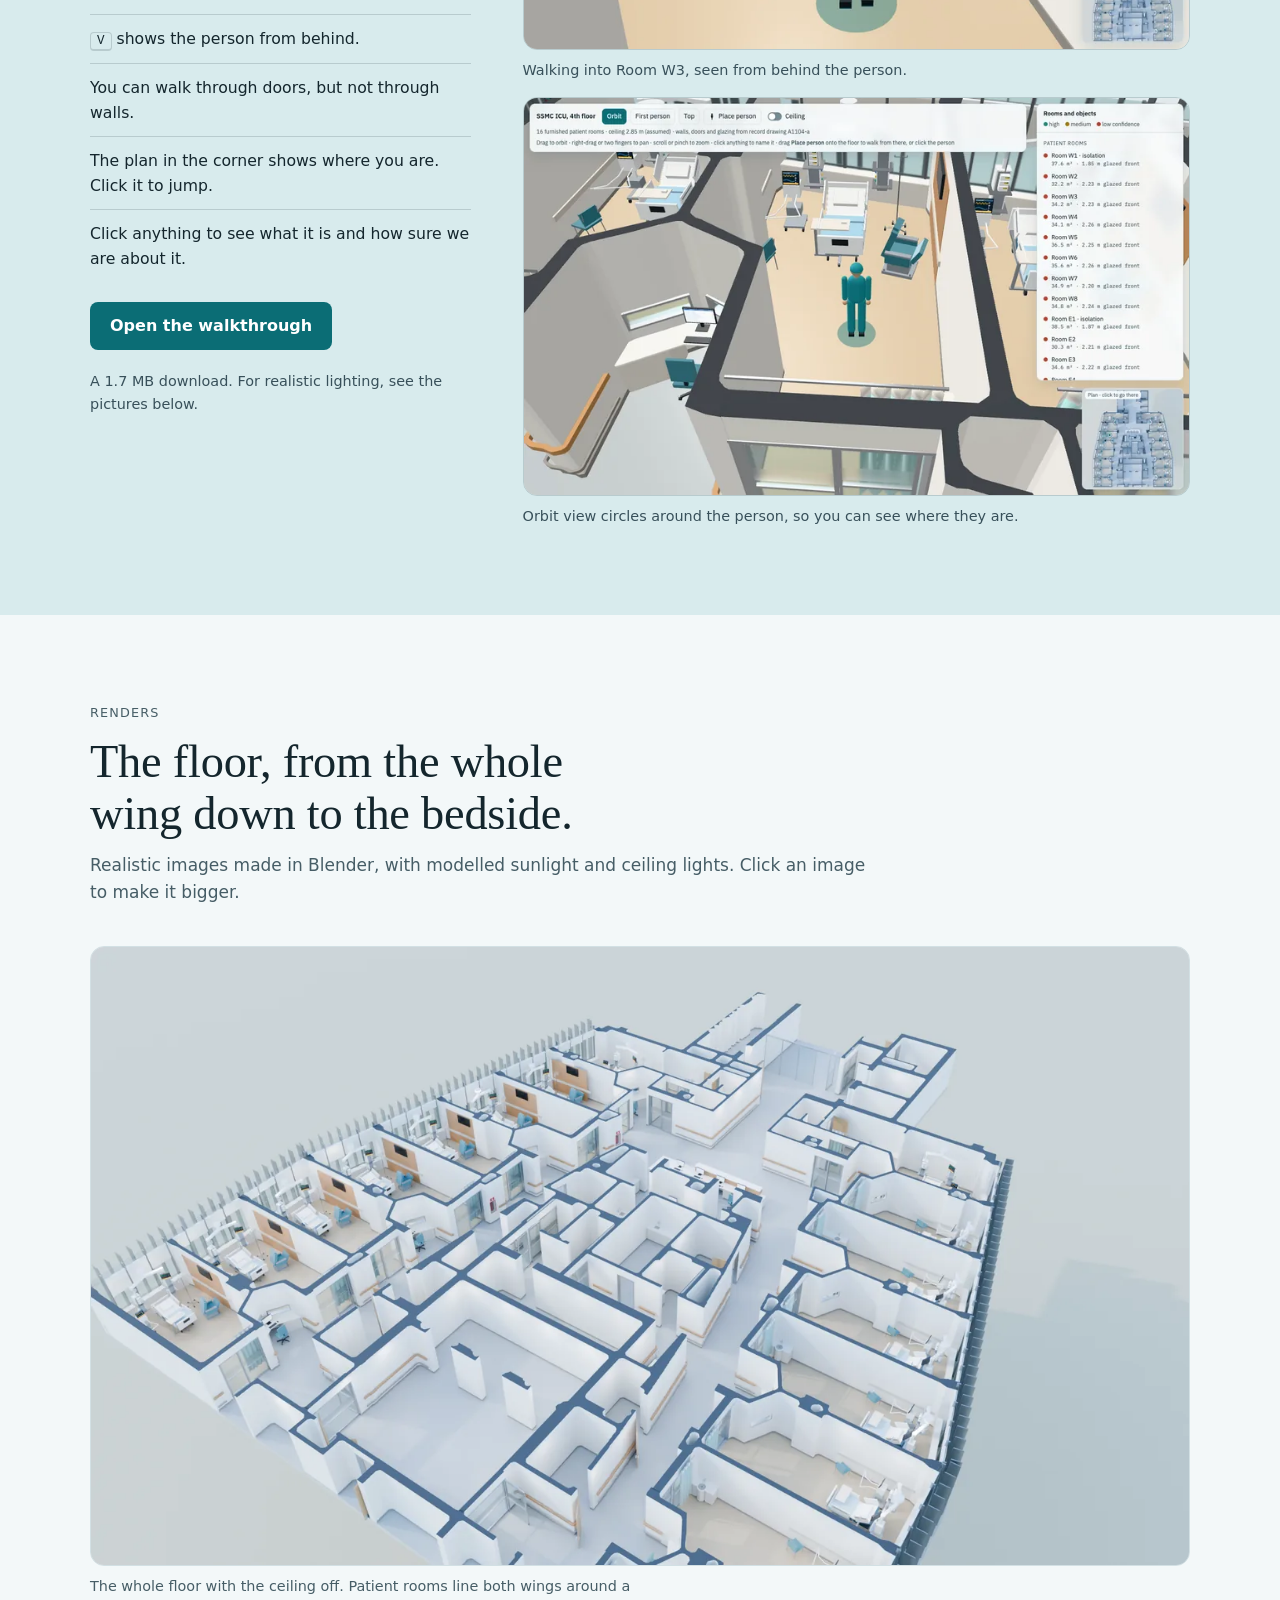
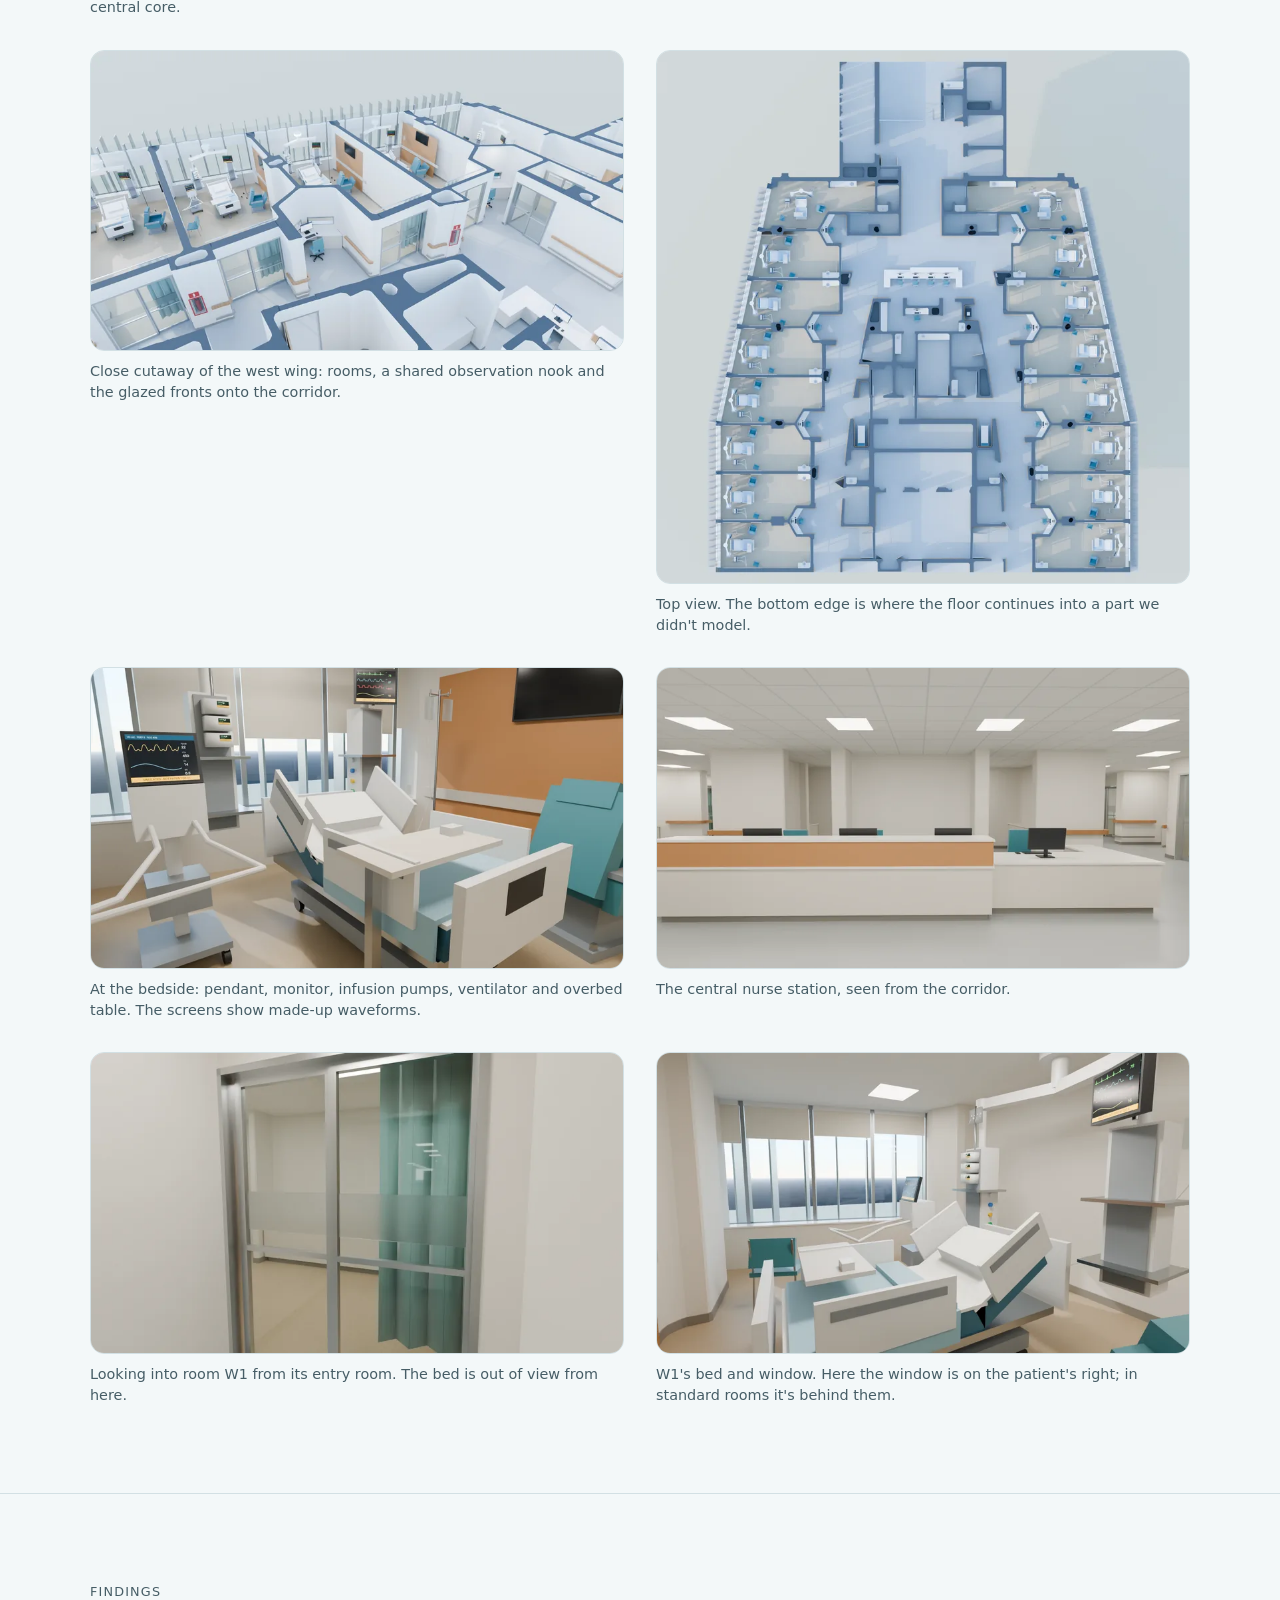
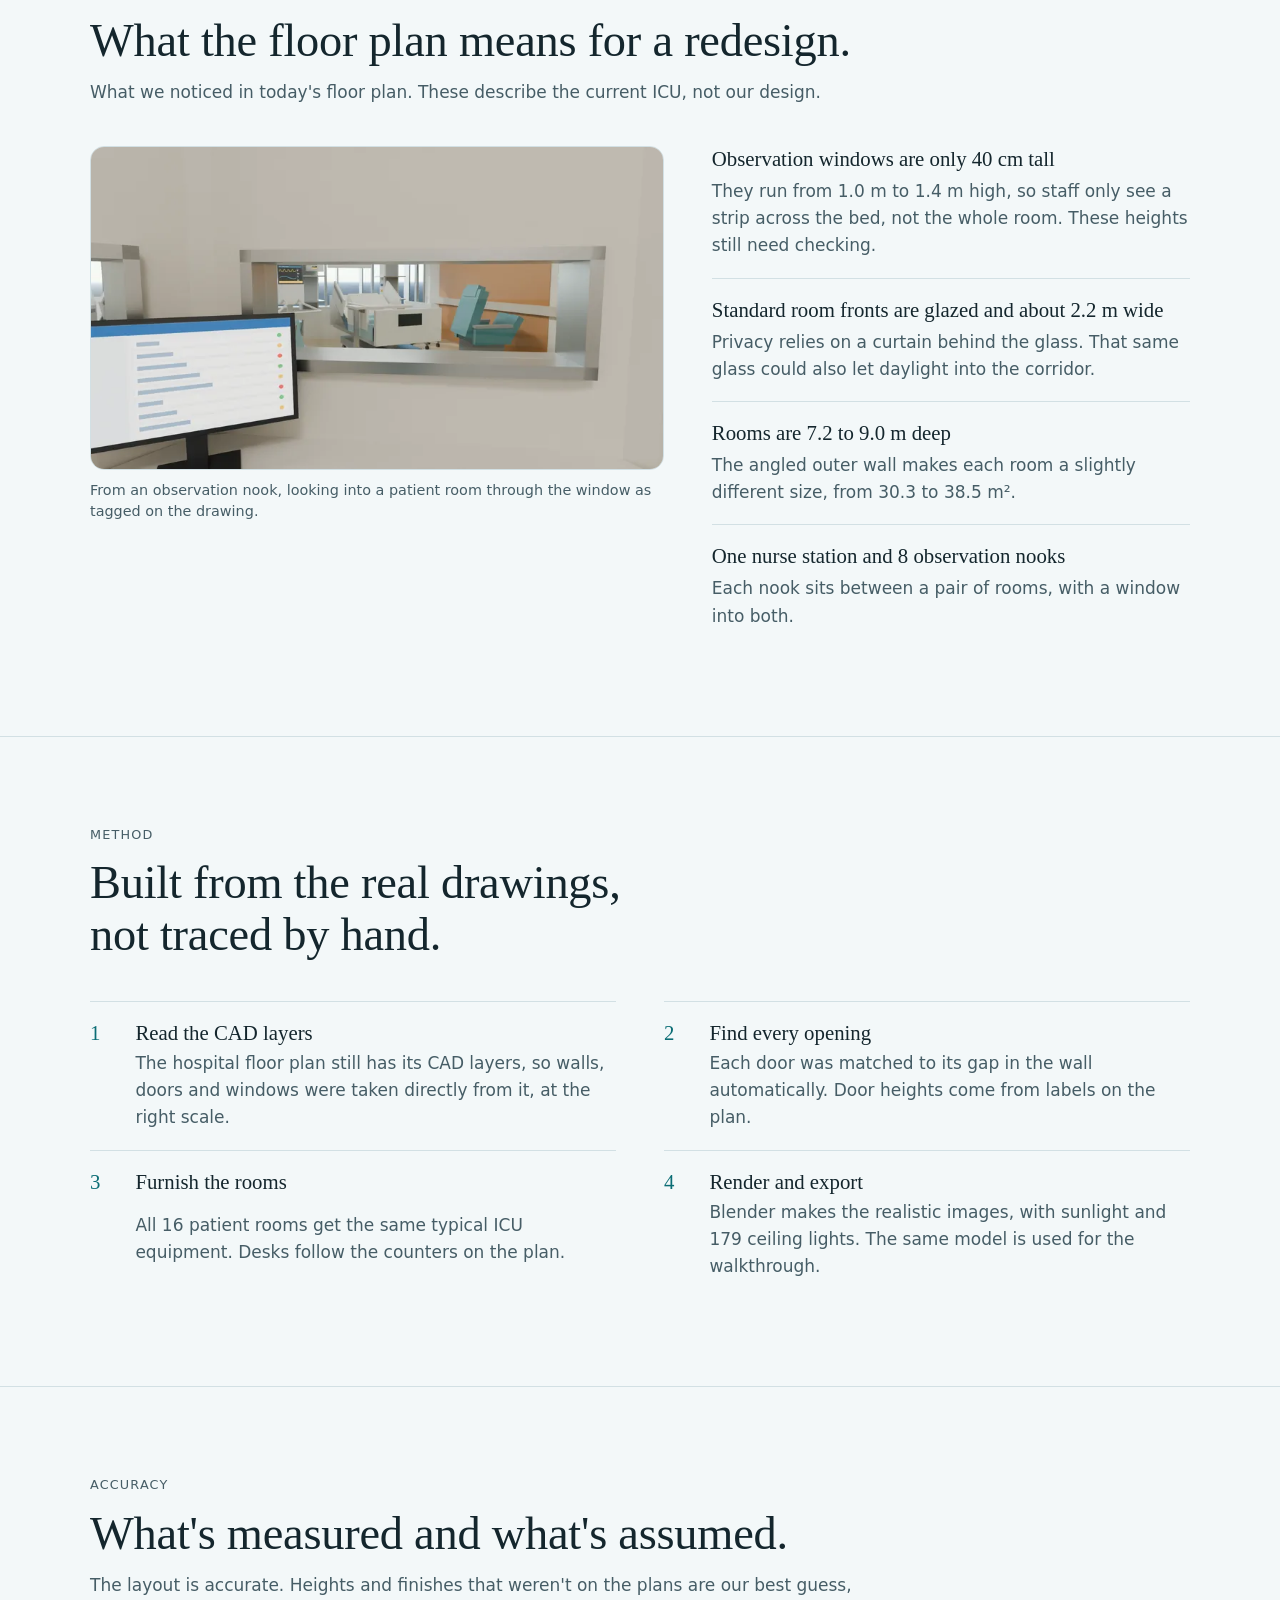
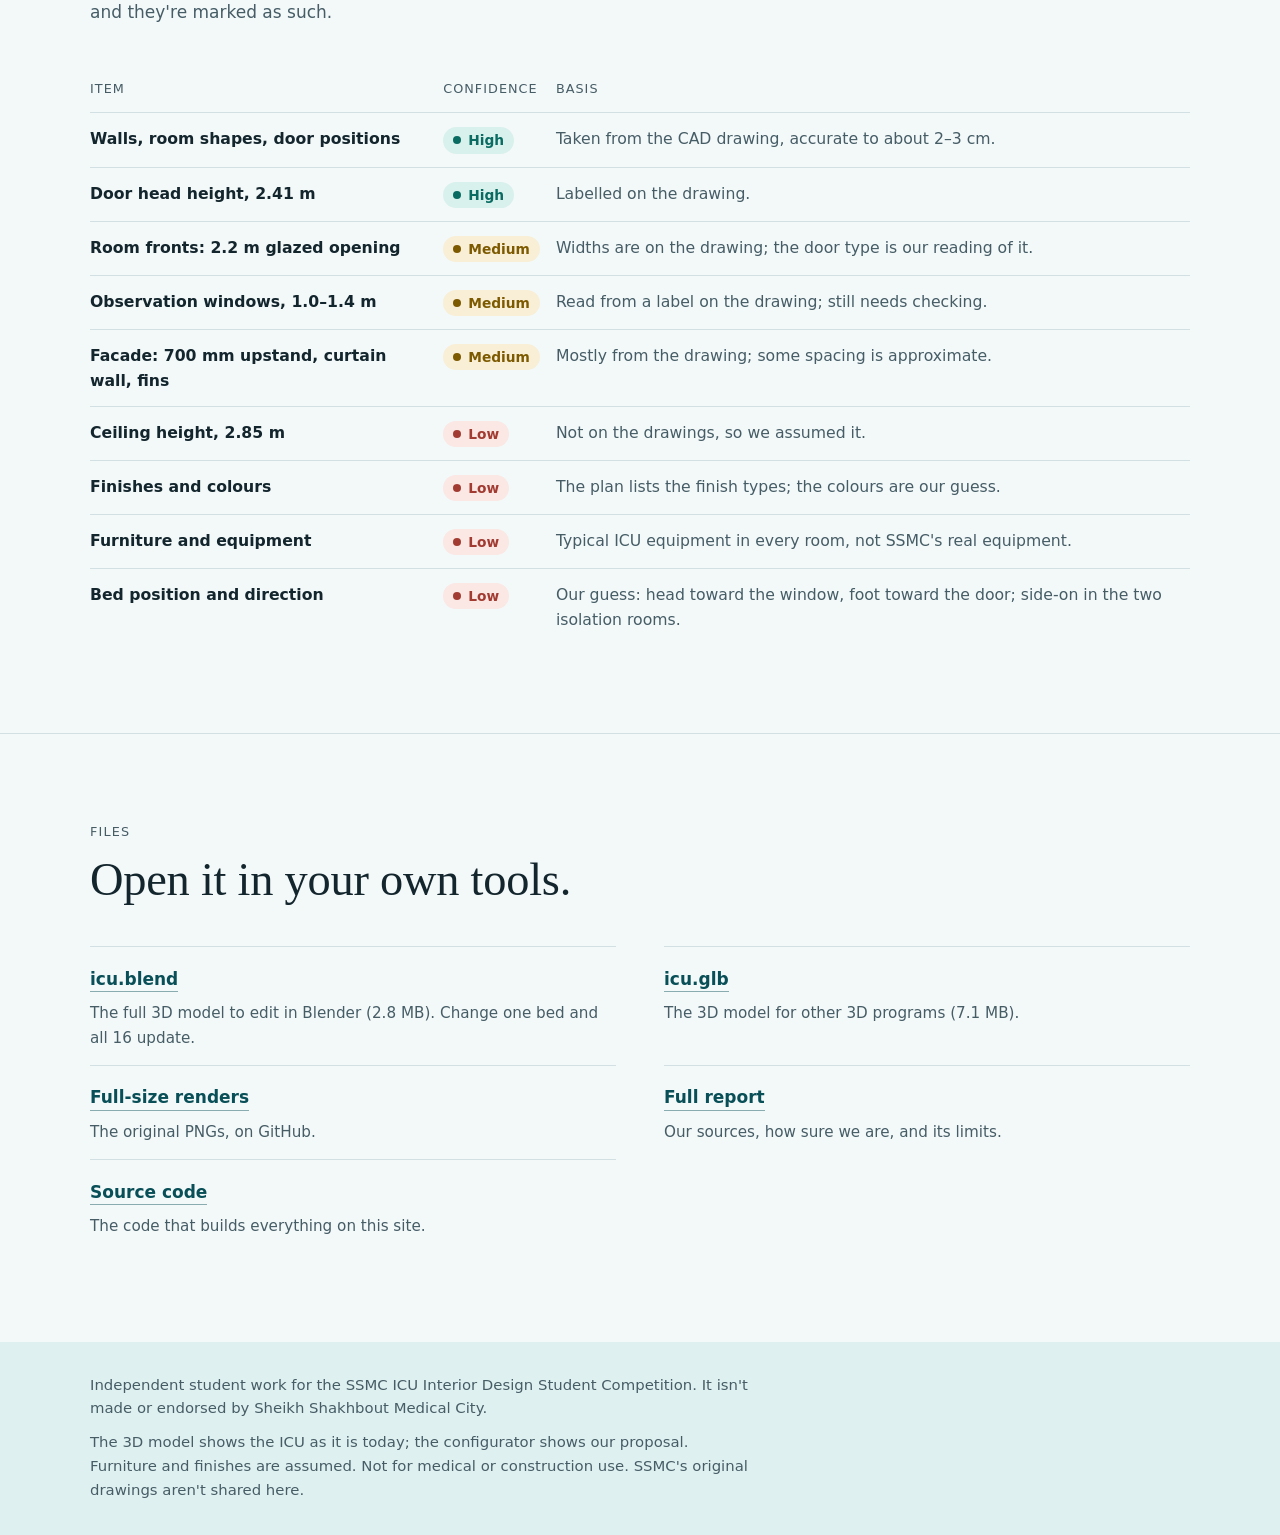
==== commit 4027aa88: "A cooler Future ICU: cool by day and warm in the evening, grey ash and slate, a glow round the ceili" ====
--- a/index.html
+++ b/index.html
@@ -66,7 +66,7 @@
       <div class="rooms-track">
         <div role="tabpanel" id="room-proposed" aria-labelledby="tab-proposed">
           <figure>
-            <a href="configurator/#c=10930012043000001000200000000000000100000001111100"><img src="assets/img/proposal-future-1440.webp" srcset="assets/img/proposal-future-800.webp 800w, assets/img/proposal-future-1400.webp 1400w, assets/img/proposal-future-1440.webp 1440w" sizes="(min-width: 960px) 58vw, 100vw" width="1440" height="810" alt="The proposed isolation room as the ICU of the future, seen across the room toward the window: a lit ceiling tray over the bed, a flush white panel with two staff screens behind the bed head, a white patient wall with the day and time round the TV, a clinician's desk by the window, and a teaching figure of a patient in the raised bed." loading="eager" decoding="async" fetchpriority="high"></a>
+            <a href="configurator/#c=1093086304300000100020000000000000010000000111110011"><img src="assets/img/proposal-future-1440.webp" srcset="assets/img/proposal-future-800.webp 800w, assets/img/proposal-future-1400.webp 1400w, assets/img/proposal-future-1440.webp 1440w" sizes="(min-width: 960px) 58vw, 100vw" width="1440" height="810" alt="The proposed isolation room as the ICU of the future, seen across the room toward the window: a lit ceiling tray over the bed, a flush white panel with two staff screens behind the bed head, a white patient wall with the day and time round the TV, a clinician's desk by the window, and a teaching figure of a patient in the raised bed." loading="eager" decoding="async" fetchpriority="high"></a>
             <figcaption>Our design for isolation room W1 as the ICU of the future: a lit ceiling tray, wall screens for staff and for the patient, and a desk for the care team. Click to open it and change anything.</figcaption>
           </figure>
         </div>
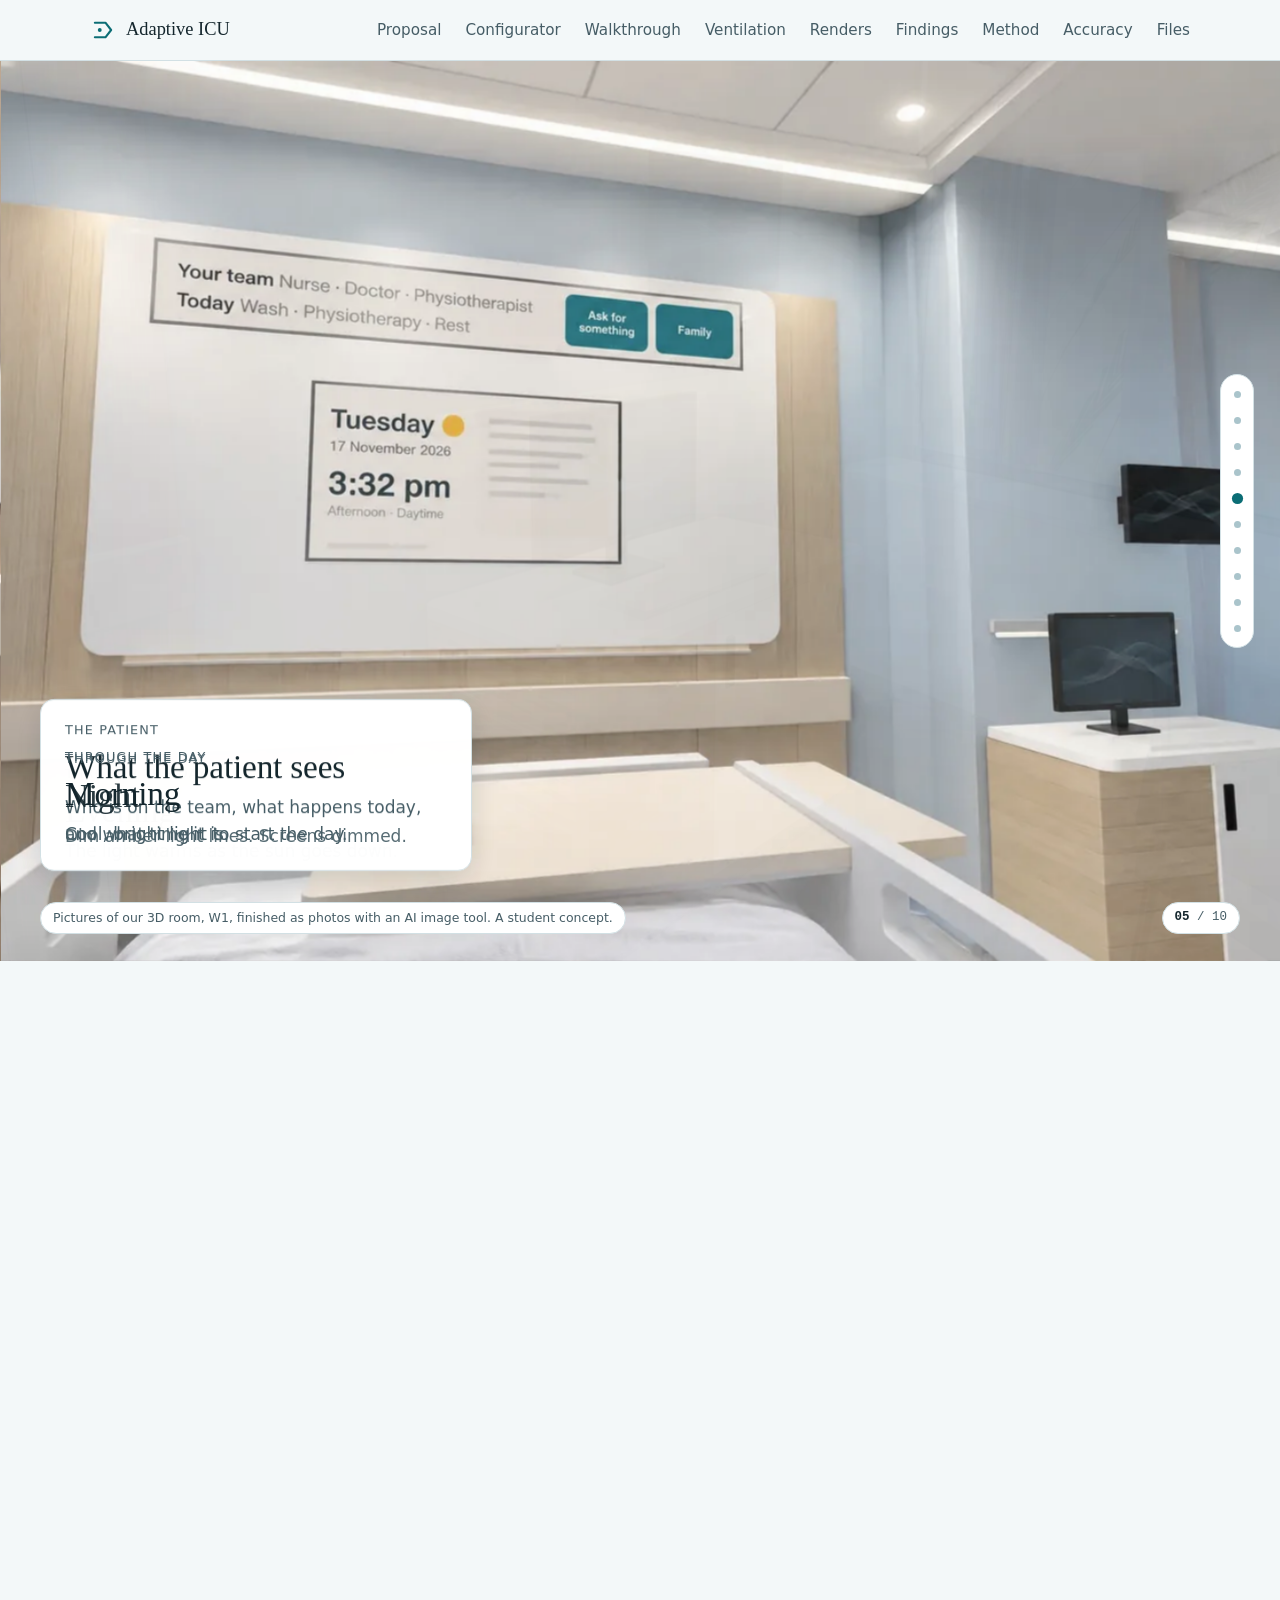
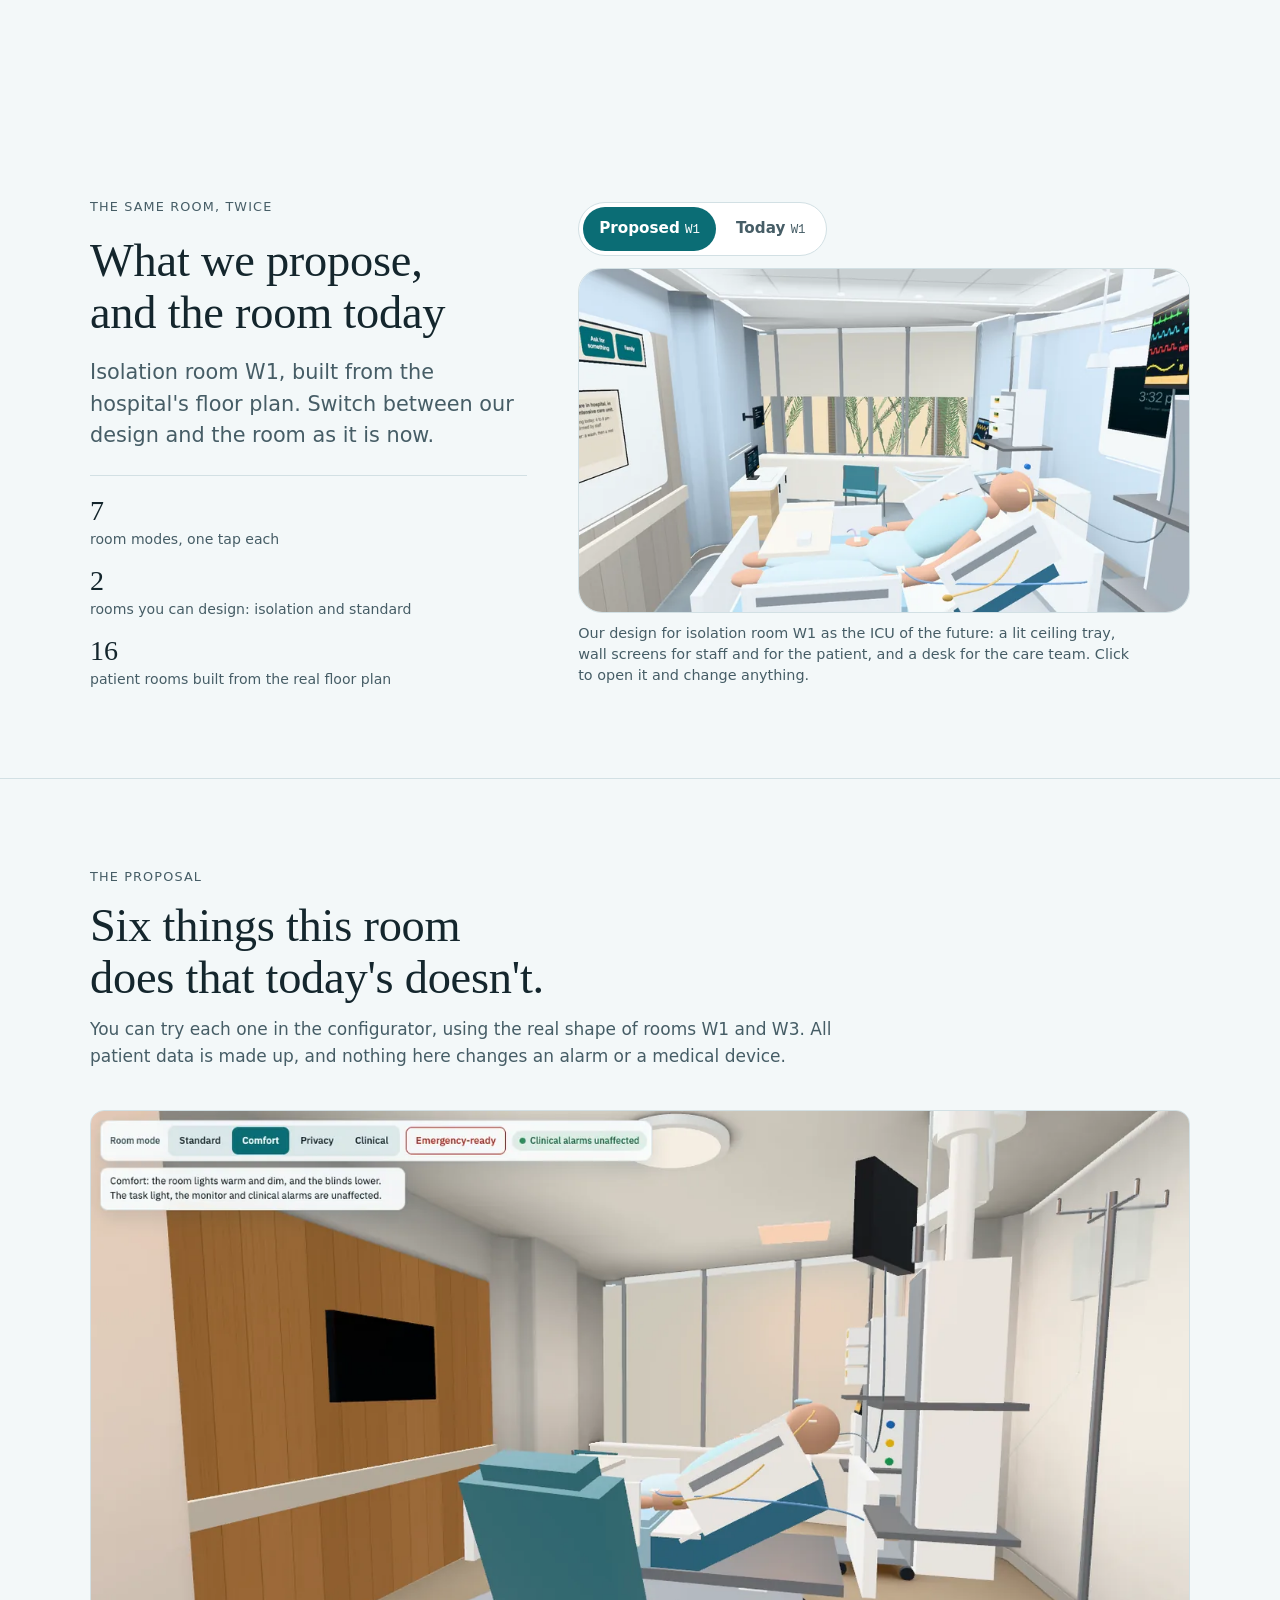
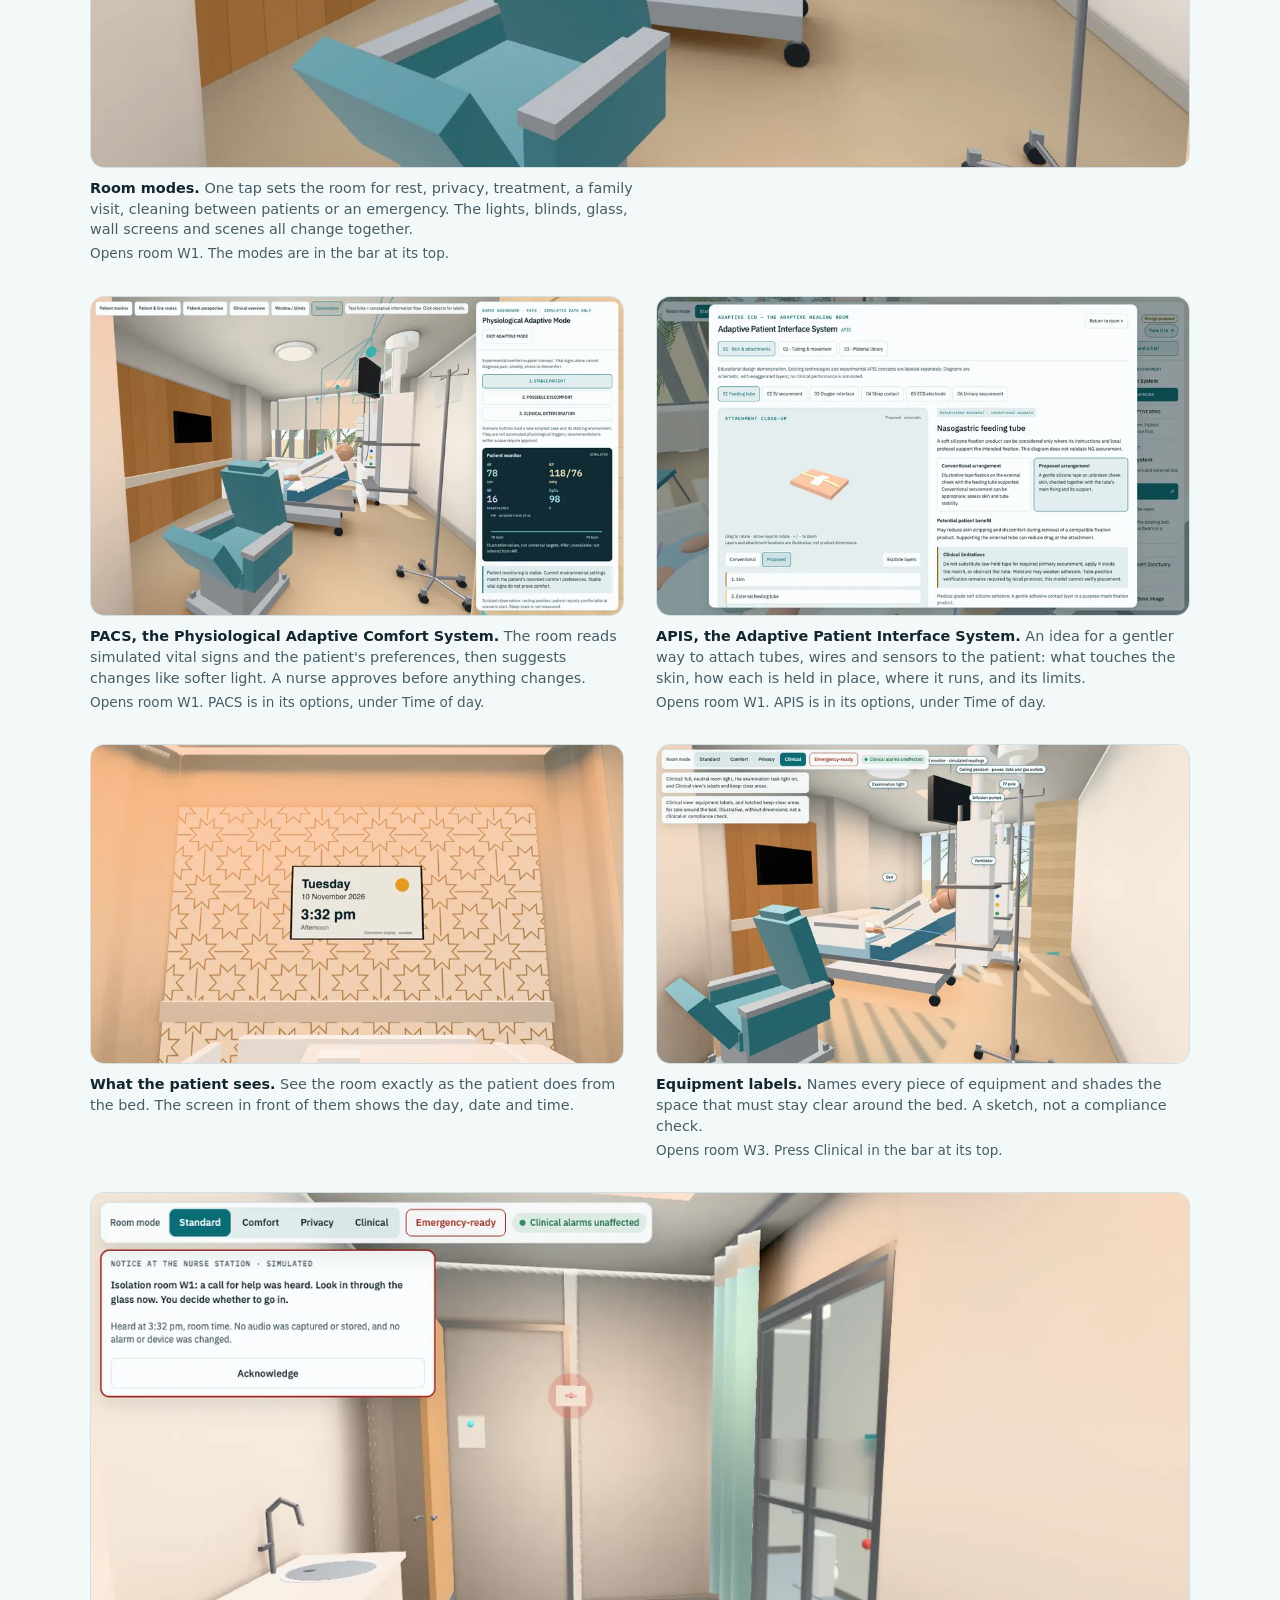
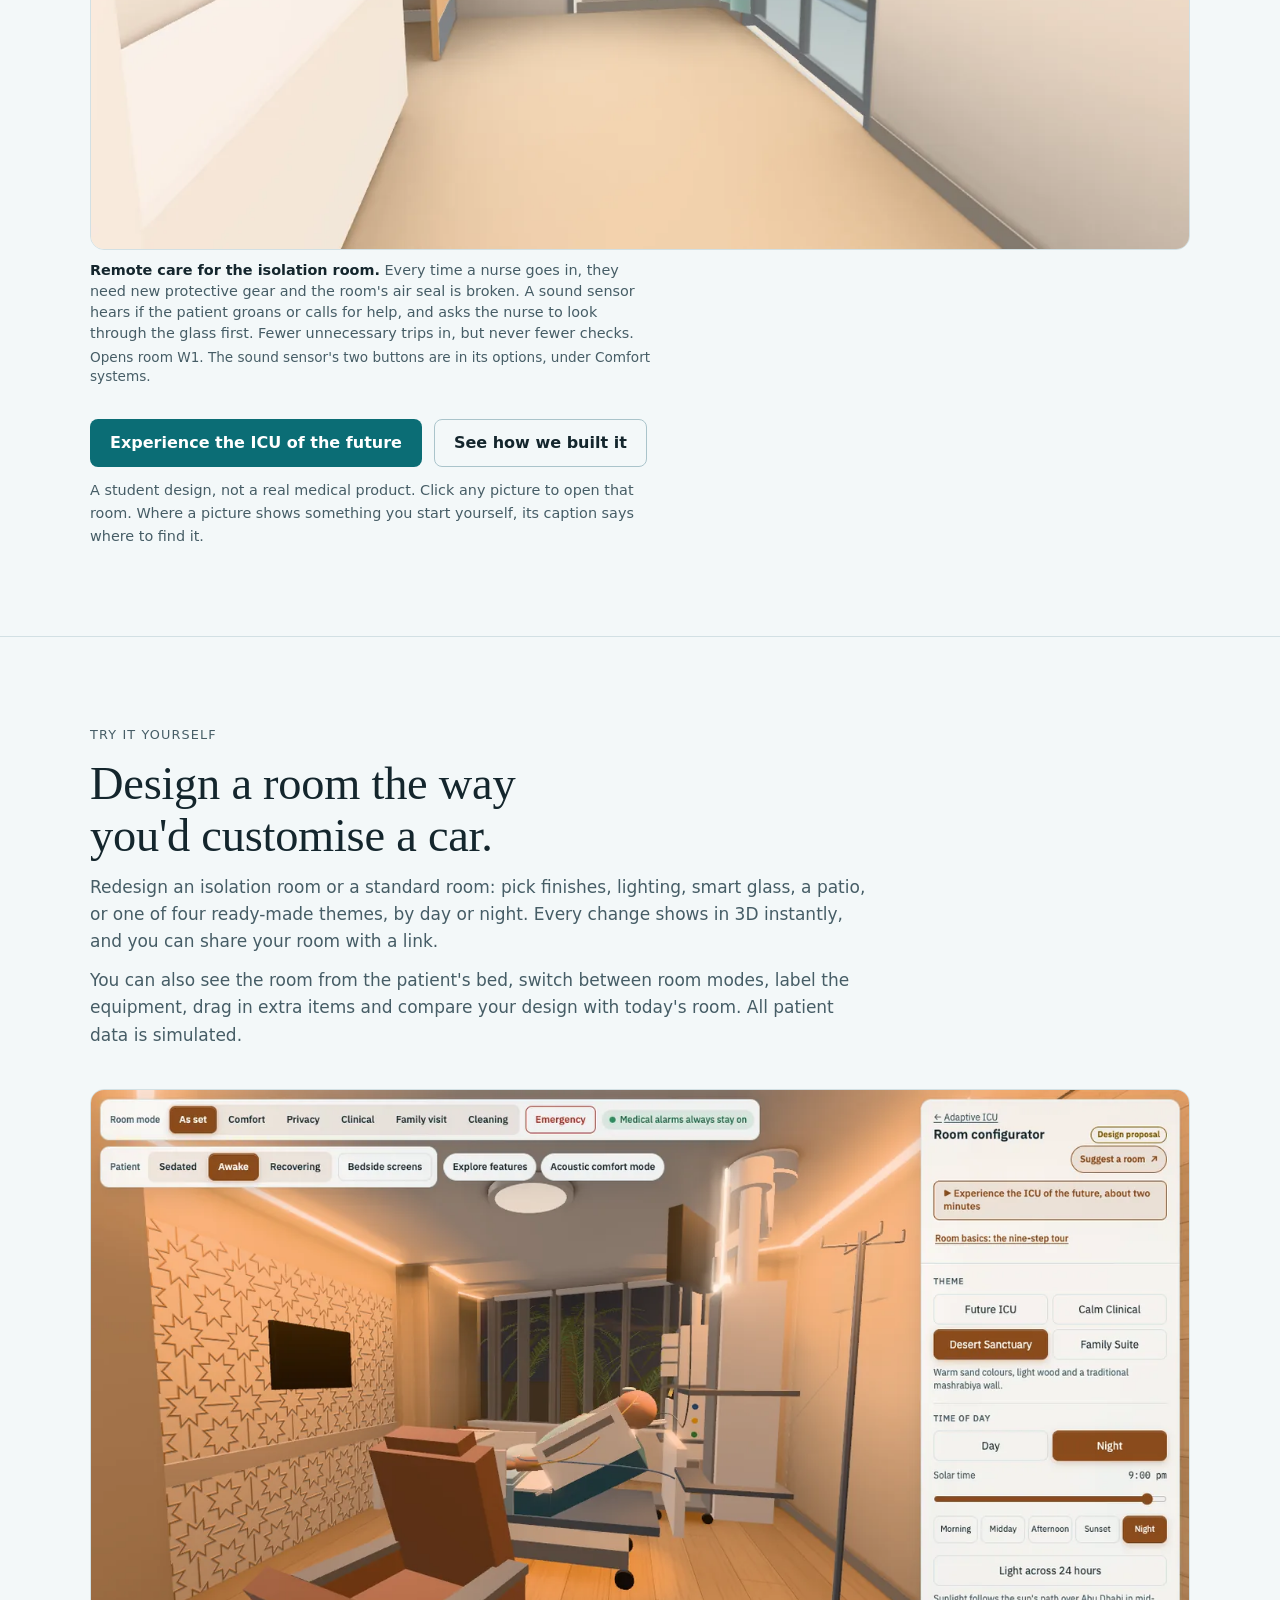
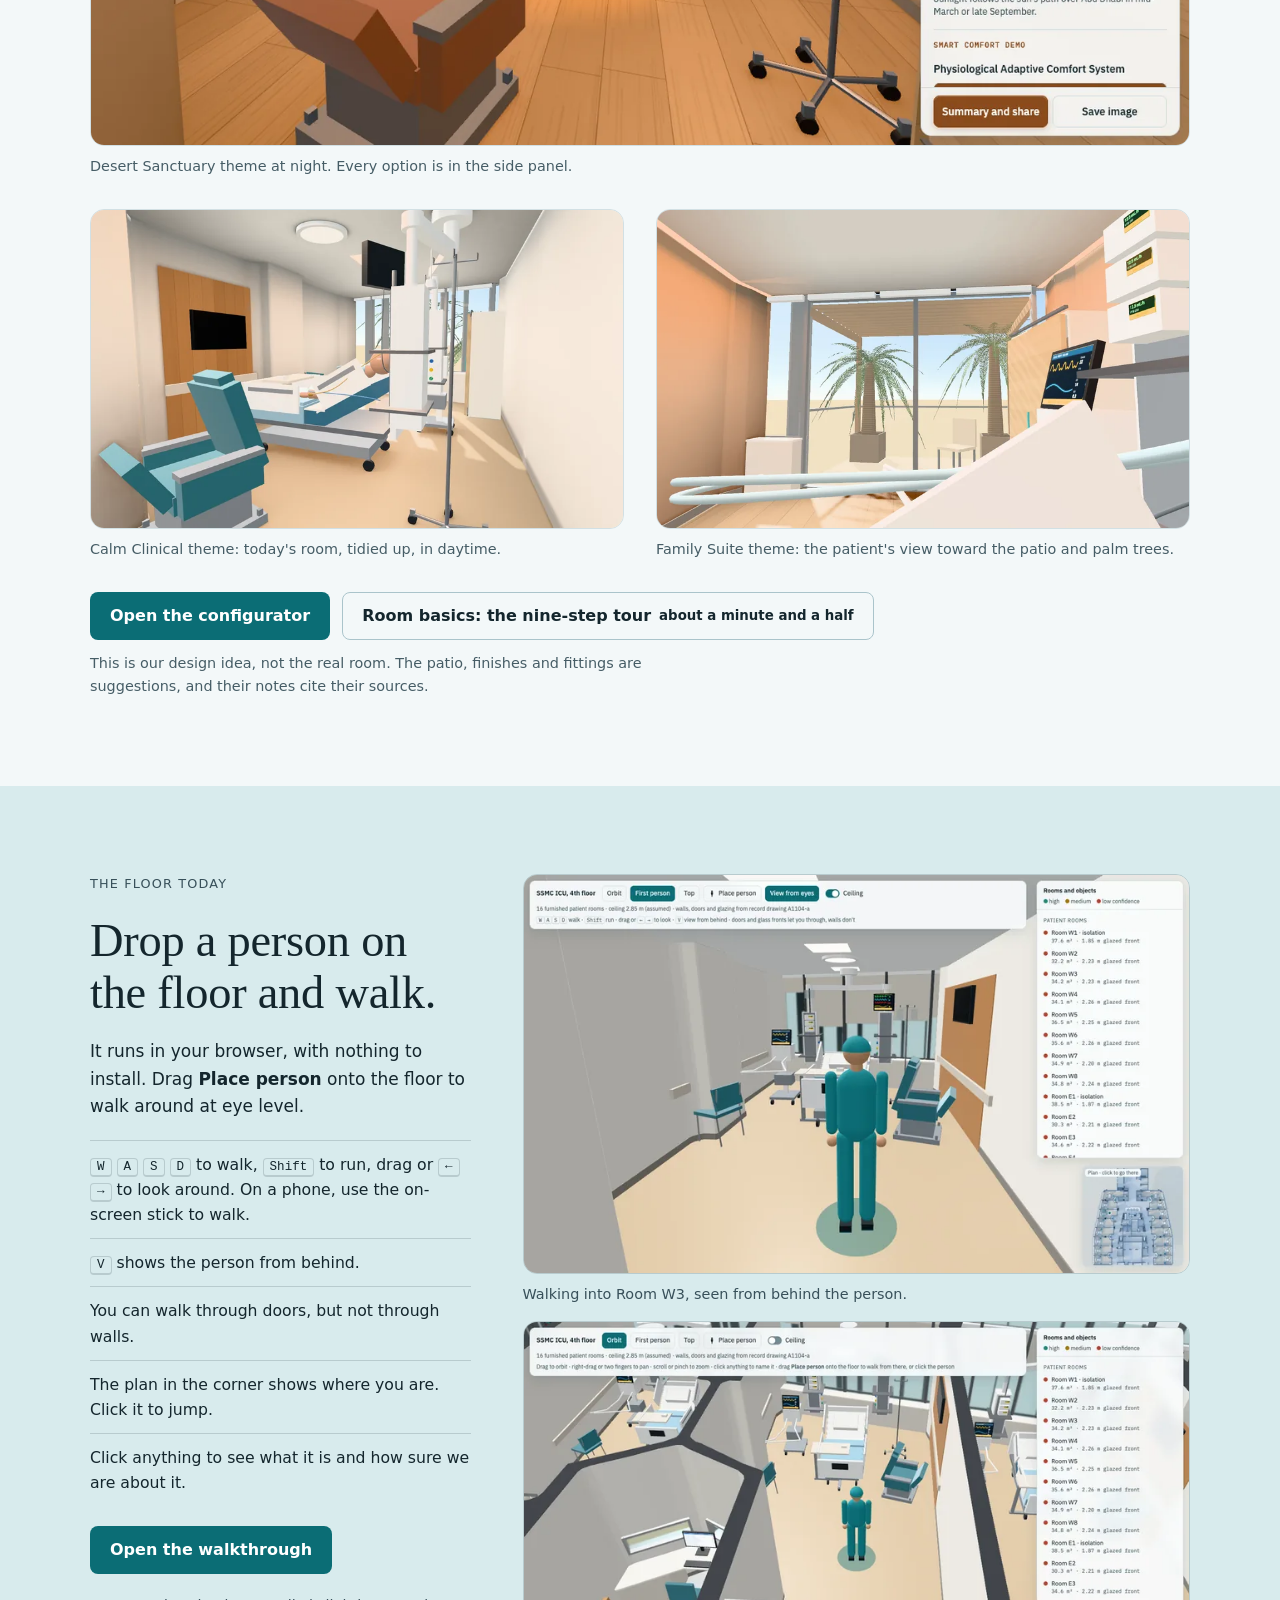
==== commit 6056059f: "The home page opens with the proposed room in ten pictures Each picture is a capture of the configur" ====
--- a/index.html
+++ b/index.html
@@ -40,17 +40,106 @@
 </header>
 
 <main id="main">
-<section class="hero">
-  <div class="wrap">
-    <div class="hero-copy">
-      <p class="eyebrow">ICU Interior Design Student Competition · design proposal</p>
-      <h1>A room that adapts to the patient in it.</h1>
-      <p class="lede">Adaptive ICU is our design for the ICU on SSMC's fourth floor. The room adjusts its lights, blinds and glass to the time of day, what the patient likes and the care they need. A nurse approves every change.</p>
-      <div class="actions">
+<!-- The proposed room in ten pictures. Without the script, on a phone, or when the visitor asks for less motion, they are
+     one after another on the page. On a wide screen the script pins the stage and each picture hands over to the next. -->
+<section class="hero story" id="story" aria-label="The proposed room, in ten pictures">
+  <div class="story-stage">
+    <article class="story-panel story-lead" data-chapter="The room">
+      <img src="assets/img/story-01-room-1920.webp" srcset="assets/img/story-01-room-800.webp 800w, assets/img/story-01-room-1400.webp 1400w, assets/img/story-01-room-1920.webp 1920w" sizes="100vw" width="1920" height="1078" alt="The proposed isolation room from a raised corner: the bed in front, the patient board on the left wall, roller blinds half down over the window, and the equipment arm on the right." loading="eager" decoding="async" fetchpriority="high">
+      <div class="story-copy hero-copy">
+        <p class="eyebrow">ICU Interior Design Student Competition · design proposal</p>
+        <h1>A room that adapts to the patient in it.</h1>
+        <p class="lede">Adaptive ICU is our design for the ICU on SSMC's fourth floor. The room adjusts its lights, blinds and glass to the time of day, what the patient likes and the care they need. A nurse approves every change.</p>
+        <div class="actions">
         <a class="btn primary" href="configurator/?tour=future">Experience the ICU of the future</a>
         <a class="btn quiet" href="configurator/">Configure a room</a>
         <a class="btn quiet" href="viewer/">Explore the ICU as it is today</a>
       </div>
+      </div>
+    </article>
+    <p class="story-tag">Pictures of our 3D room, W1, finished as photos with an AI image tool. A student concept.</p>
+    <article class="story-panel" data-chapter="Arrive">
+      <img src="assets/img/story-02-front-1920.webp" srcset="assets/img/story-02-front-800.webp 800w, assets/img/story-02-front-1400.webp 1400w, assets/img/story-02-front-1920.webp 1920w" sizes="100vw" width="1920" height="1078" alt="The room's glazed front seen from the corridor, with a pale green curtain drawn part of the way behind the glass." loading="lazy" decoding="async">
+      <div class="story-copy">
+        <p class="eyebrow">Arrive</p>
+        <h2>A glass front</h2>
+        <p>Staff can see in from the corridor. A curtain closes it when the patient wants privacy.</p>
+      </div>
+    </article>
+    <article class="story-panel" data-chapter="The care team">
+      <img src="assets/img/story-03-bedhead-1920.webp" srcset="assets/img/story-03-bedhead-800.webp 800w, assets/img/story-03-bedhead-1400.webp 1400w, assets/img/story-03-bedhead-1920.webp 1920w" sizes="100vw" width="1920" height="1078" alt="The wall behind the bed head: a white staff panel with two screens, an arm from the ceiling that carries the monitor, and a tall timber wardrobe." loading="lazy" decoding="async">
+      <div class="story-copy">
+        <p class="eyebrow">The care team</p>
+        <h2>One wall behind the bed</h2>
+        <p>A staff panel on the wall, and one arm from the ceiling for the monitor and pumps.</p>
+      </div>
+    </article>
+    <article class="story-panel" data-chapter="The care team">
+      <img src="assets/img/story-04-desk-1920.webp" srcset="assets/img/story-04-desk-800.webp 800w, assets/img/story-04-desk-1400.webp 1400w, assets/img/story-04-desk-1920.webp 1920w" sizes="100vw" width="1920" height="1078" alt="The clinician's workstation by the window: a timber and white cabinet with a screen, and a second screen on the wall above it." loading="lazy" decoding="async">
+      <div class="story-copy">
+        <p class="eyebrow">The care team</p>
+        <h2>A desk inside the room</h2>
+        <p>The clinician's workstation sits in sight of the patient.</p>
+      </div>
+    </article>
+    <article class="story-panel" data-chapter="The patient">
+      <img src="assets/img/story-05-board-1920.webp" srcset="assets/img/story-05-board-800.webp 800w, assets/img/story-05-board-1400.webp 1400w, assets/img/story-05-board-1920.webp 1920w" sizes="100vw" width="1920" height="1078" alt="The view from the pillow: a white board on the facing wall that shows the care team, today's plan, the day and the time." loading="lazy" decoding="async">
+      <div class="story-copy">
+        <p class="eyebrow">The patient</p>
+        <h2>What the patient sees</h2>
+        <p>Who is on the team, what happens today, and what time it is.</p>
+      </div>
+    </article>
+    <article class="story-panel" data-chapter="The family">
+      <img src="assets/img/story-06-recliner-1920.webp" srcset="assets/img/story-06-recliner-800.webp 800w, assets/img/story-06-recliner-1400.webp 1400w, assets/img/story-06-recliner-1920.webp 1920w" sizes="100vw" width="1920" height="1078" alt="A teal reclining chair beside the bed, with the patient board on the wall and the window beyond." loading="lazy" decoding="async">
+      <div class="story-copy">
+        <p class="eyebrow">The family</p>
+        <h2>Somewhere to stay</h2>
+        <p>A recliner beside the bed for whoever stays.</p>
+      </div>
+    </article>
+    <article class="story-panel" data-chapter="Through the day">
+      <img src="assets/img/story-07-morning-1920.webp" srcset="assets/img/story-07-morning-800.webp 800w, assets/img/story-07-morning-1400.webp 1400w, assets/img/story-07-morning-1920.webp 1920w" sizes="100vw" width="1920" height="1078" alt="The room in the morning: cool daylight through the window, with the roller blinds half down." loading="lazy" decoding="async">
+      <div class="story-copy">
+        <p class="eyebrow">Through the day</p>
+        <h2>Morning</h2>
+        <p>Cool, bright light to start the day.</p>
+      </div>
+    </article>
+    <article class="story-panel" data-chapter="Through the day" data-light>
+      <img src="assets/img/story-08-evening-1920.webp" srcset="assets/img/story-08-evening-800.webp 800w, assets/img/story-08-evening-1400.webp 1400w, assets/img/story-08-evening-1920.webp 1920w" sizes="100vw" width="1920" height="1078" alt="The same view near sunset, with warm light across the room." loading="lazy" decoding="async">
+      <div class="story-copy">
+        <p class="eyebrow">Through the day</p>
+        <h2>Evening</h2>
+        <p>The light warms as the sun goes down.</p>
+      </div>
+    </article>
+    <article class="story-panel" data-chapter="Through the day" data-light>
+      <img src="assets/img/story-09-night-1920.webp" srcset="assets/img/story-09-night-800.webp 800w, assets/img/story-09-night-1400.webp 1400w, assets/img/story-09-night-1920.webp 1920w" sizes="100vw" width="1920" height="1078" alt="The same view at night: dark outside, with dim amber light lines around the ceiling and under the wall panels." loading="lazy" decoding="async">
+      <div class="story-copy">
+        <p class="eyebrow">Through the day</p>
+        <h2>Night</h2>
+        <p>Dim amber light lines. Screens dimmed.</p>
+      </div>
+    </article>
+    <article class="story-panel story-close" data-chapter="Explore">
+      <img src="assets/img/story-10-door-1920.webp" srcset="assets/img/story-10-door-800.webp 800w, assets/img/story-10-door-1400.webp 1400w, assets/img/story-10-door-1920.webp 1920w" sizes="100vw" width="1920" height="1078" alt="The room seen from the window end, looking back past the bed to the door." loading="lazy" decoding="async">
+      <div class="story-copy">
+        <p class="eyebrow">Your turn</p>
+        <h2>Change it yourself</h2>
+        <p>Open this room in 3D and try every option.</p>
+        <div class="actions"><a class="btn primary" href="configurator/#c=1093086304300000100020000000000000010000000111110011">Open this room in 3D</a></div>
+      </div>
+    </article>
+  </div>
+</section>
+
+<section class="section compare" id="compare">
+  <div class="wrap">
+    <div class="compare-copy">
+      <p class="eyebrow">The same room, twice</p>
+      <h2>What we propose, and the room today</h2>
+      <p class="lede">Isolation room W1, built from the hospital's floor plan. Switch between our design and the room as it is now.</p>
       <dl class="proof">
         <div><dt>room modes, one tap each</dt><dd>7</dd></div>
         <div><dt>rooms you can design: isolation and standard</dt><dd>2</dd></div>
@@ -424,5 +513,103 @@
   addEventListener("load", () => root.querySelectorAll('img[loading="lazy"]').forEach(img => { img.loading = "eager"; }));
 })();
 </script>
+<script>
+// The story at the top of the page. On a wide, tall screen, when the visitor hasn't asked for less motion, the stage is
+// pinned and each picture hands over to the next as the page scrolls: a fade, a slight zoom and a short wipe. Morning, evening
+// and night are one camera, so those two only fade. Anywhere else the pictures stay one after another, as the page has them.
+(() => {
+  const story = document.getElementById("story");
+  if (!story) return;
+  const stage = story.querySelector(".story-stage"), panels = [...story.querySelectorAll(".story-panel")], N = panels.length;
+  const SEG = 1.08;       // window heights of scroll for each hand-off
+  const CATCH_UP = 0.75;  // seconds a picture takes to catch up with the scroll
+  const still = matchMedia("(prefers-reduced-motion: reduce)"), small = matchMedia("(max-width: 899px), (max-height: 639px)");
+  const dots = document.createElement("ol"), count = document.createElement("p");
+  dots.className = "story-dots";
+  dots.setAttribute("aria-label", "Pictures");
+  count.className = "story-count";
+  count.setAttribute("aria-hidden", "true");
+  count.innerHTML = `<b>01</b> / ${String(N).padStart(2, "0")}`;
+  panels.forEach((p, i) => {
+    const li = document.createElement("li"), b = document.createElement("button");
+    b.type = "button";
+    b.setAttribute("aria-label", `Picture ${i + 1} of ${N}: ${p.dataset.chapter}`);
+    b.addEventListener("click", () => scrollTo({ top: story.offsetTop + i * SEG * innerHeight, behavior: "smooth" }));
+    li.append(b);
+    dots.append(li);
+  });
+  const dotButtons = [...dots.querySelectorAll("button")], number = count.querySelector("b");
+  const clamp01 = v => Math.min(1, Math.max(0, v)), span = (v, a, b) => clamp01((v - a) / (b - a));
+  const inOut = t => (t < 0.5 ? 4 * t * t * t : 1 - Math.pow(-2 * t + 2, 3) / 2), out = t => 1 - Math.pow(1 - t, 3);
+  let cur = 0, target = 0, last = 0, raf = 0, active = -1, pinned = false;
+
+  function draw(p) {
+    panels.forEach((panel, i) => {
+      const t = p - (i - 1), u = p - i;  // 0 to 1 while this picture arrives, and while it leaves
+      const img = panel.querySelector("img"), copy = panel.querySelector(".story-copy");
+      const on = i === 0 ? u < 1 : t > 0 && u < 1;
+      panel.classList.toggle("is-on", on);
+      if (!on) return;
+      const light = panel.hasAttribute("data-light"), nextLight = panels[i + 1] && panels[i + 1].hasAttribute("data-light");
+      const a = i === 0 ? 1 : inOut(span(t, 0.10, 0.82));
+      let scale = 1.025;
+      if (i > 0 && !light) scale = 1.045 - 0.045 * a + 0.025 * inOut(span(t, 0.70, 1));
+      if (!nextLight) scale += 0.05 * inOut(span(u, 0, 0.62));
+      img.style.opacity = a;
+      img.style.transform = `scale(${scale.toFixed(4)})`;
+      img.style.clipPath = i > 0 && !light && a < 1 ? `inset(0 0 0 ${(8 * (1 - a)).toFixed(2)}%)` : "none";
+      const cin = i === 0 ? 1 : out(span(t, 0.30, 0.72)), cout = inOut(span(u, 0, 0.32));
+      copy.style.opacity = cin * (1 - cout);
+      copy.style.transform = `translateY(${((1 - cin) * 12 - cout * 12).toFixed(2)}%)`;
+    });
+    const now = Math.min(N - 1, Math.round(p));
+    if (now !== active) {
+      active = now;
+      dotButtons.forEach((b, i) => b.setAttribute("aria-current", i === now ? "true" : "false"));
+      number.textContent = String(now + 1).padStart(2, "0");
+    }
+  }
+  function tick(ts) {
+    const dt = Math.min(0.1, (ts - last) / 1000 || 0.016);
+    last = ts;
+    cur += (target - cur) * (1 - Math.exp(-dt / (CATCH_UP / 4)));
+    if (Math.abs(target - cur) < 0.0004) cur = target;
+    draw(cur);
+    raf = cur === target ? 0 : requestAnimationFrame(tick);
+  }
+  function onScroll() {
+    target = Math.min(N - 1, Math.max(0, (scrollY - story.offsetTop) / (SEG * innerHeight)));
+    if (!raf) { last = performance.now(); raf = requestAnimationFrame(tick); }
+  }
+  function setMode() {
+    const want = !(still.matches || small.matches);
+    if (want === pinned) return;
+    pinned = want;
+    story.classList.toggle("is-pinned", pinned);
+    if (pinned) {
+      stage.append(dots, count);
+      story.style.height = `calc(${((N - 1) * SEG * 100).toFixed(0)}vh + 100vh)`;
+      addEventListener("scroll", onScroll, { passive: true });
+      active = -1;
+      onScroll();
+      cur = target;
+      draw(cur);
+    } else {
+      removeEventListener("scroll", onScroll);
+      dots.remove();
+      count.remove();
+      story.style.height = "";
+      for (const panel of panels) {
+        panel.classList.remove("is-on");
+        for (const el of [panel.querySelector("img"), panel.querySelector(".story-copy")]) { el.style.opacity = ""; el.style.transform = ""; el.style.clipPath = ""; }
+      }
+    }
+  }
+  still.addEventListener("change", setMode);
+  small.addEventListener("change", setMode);
+  addEventListener("resize", () => pinned && onScroll());
+  setMode();
+})();
+</script>
 </body>
 </html>
--- a/styles.css
+++ b/styles.css
@@ -83,37 +83,71 @@
 .btn.quiet::before { background: var(--teal-soft); }
 .actions { display: flex; flex-wrap: wrap; gap: 12px; }
 
-/* hero */
-.hero { padding-block: clamp(32px, 5.5vw, 72px) clamp(40px, 6vw, 80px); }
-.hero .wrap { display: grid; gap: clamp(28px, 4vw, 56px); }
-.hero-copy { display: grid; gap: 22px; align-content: start; min-width: 0; }
+/* the story: the proposed room in ten pictures. This is the page as it stands without the script: one picture after
+   another, each with its words. The first screen keeps the old order on a phone: headline, the room, the first action. */
+.story-stage { display: grid; gap: clamp(28px, 5vw, 56px); padding-block: clamp(16px, 4vw, 40px) clamp(40px, 6vw, 80px); }
+.story-panel { display: grid; gap: 14px; align-items: center; width: min(1180px, 100%); margin-inline: auto; padding-left: max(var(--gutter), env(safe-area-inset-left, 0px)); padding-right: max(var(--gutter), env(safe-area-inset-right, 0px)); }
+.story-panel img { display: block; width: 100%; height: auto; aspect-ratio: 3 / 2; object-fit: cover; border-radius: var(--r-l); border: 1px solid var(--border); background: var(--teal-soft); }
+.story-copy { display: grid; gap: 8px; align-content: start; min-width: 0; }
+.story-copy h2 { font-size: clamp(1.5rem, 2.6vw, 2.1rem); }
+.story-copy > p:not(.eyebrow):not(.lede) { color: var(--muted); max-width: 34em; }
+.story-copy .actions { margin-top: 8px; }
+.story-lead { gap: 18px; }
+/* one column: the picture comes straight after the headline and the first action straight after the picture, so a phone's
+   first screen shows the room and what to do with it. The copy's own box steps aside so its parts can take that order. */
+@media (max-width: 899px) {
+  .story-lead .story-copy { display: contents; }
+  .story-lead .eyebrow { order: 1; }
+  .story-lead h1 { order: 2; }
+  .story-lead img { order: 3; }
+  .story-lead .actions { order: 4; margin-top: 0; }
+  .story-lead .lede { order: 5; }
+}
+.story-tag { width: min(1180px, 100%); margin: -12px auto 0; padding-left: max(var(--gutter), env(safe-area-inset-left, 0px)); padding-right: max(var(--gutter), env(safe-area-inset-right, 0px)); font-size: 0.85rem; color: var(--muted); }
+@media (min-width: 900px) {
+  .story-panel { grid-template-columns: minmax(0, 7fr) minmax(0, 5fr); gap: clamp(28px, 4vw, 56px); }
+  .story-lead { grid-template-columns: minmax(0, 5fr) minmax(0, 7fr); }
+  .story-lead .story-copy { gap: 22px; order: 1; }
+  .story-lead img { order: 2; }
+}
+
+/* pinned: the script adds this on a wide, tall screen when the visitor hasn't asked for less motion. One stage fills the
+   window and stays put while the page scrolls under it; the script fades, scales and wipes each picture in. */
+.story.is-pinned .story-stage { position: sticky; top: 0; display: block; height: 100vh; height: 100svh; padding: 0; overflow: hidden; background: var(--canvas); }
+.story.is-pinned .story-panel { position: absolute; inset: 0; display: block; width: auto; margin: 0; padding: 0; visibility: hidden; }
+.story.is-pinned .story-panel.is-on { visibility: visible; }
+.story.is-pinned .story-panel img { position: absolute; inset: 0; width: 100%; height: 100%; aspect-ratio: auto; border: 0; border-radius: 0; will-change: transform, opacity; }
+.story.is-pinned .story-copy { position: absolute; left: max(var(--gutter), env(safe-area-inset-left, 0px)); bottom: clamp(64px, 10vh, 108px); display: grid; gap: 8px; max-width: 27rem; padding: 20px 24px 22px;
+  background: var(--surface); border: 1px solid var(--border); border-radius: var(--r-m); box-shadow: 0 8px 28px rgba(16, 44, 54, 0.14); will-change: transform, opacity; }
+.story.is-pinned .story-lead .story-copy, .story.is-pinned .story-close .story-copy { gap: 14px; max-width: 37rem; padding: 26px 30px 28px; border-radius: var(--r-l); }
+.story.is-pinned .story-lead h1 { font-size: clamp(2.1rem, 3.6vw, 3.2rem); }
+.story.is-pinned .story-lead .lede { font-size: 1.05rem; }
+.story.is-pinned .story-close h2 { font-size: clamp(2.1rem, 3.6vw, 3.2rem); }
+.story.is-pinned .story-tag, .story-count { position: absolute; z-index: 3; bottom: clamp(18px, 3vh, 28px); width: auto; margin: 0; padding: 5px 12px; border-radius: 999px; background: var(--surface); border: 1px solid var(--border); font-size: 0.78rem; color: var(--muted); }
+.story.is-pinned .story-tag { left: max(var(--gutter), env(safe-area-inset-left, 0px)); }
+.story-count { right: max(var(--gutter), env(safe-area-inset-right, 0px)); font-family: var(--mono); }
+.story-count b { color: var(--text); font-weight: 600; }
+.story-dots { position: absolute; z-index: 3; right: clamp(12px, 2vw, 28px); top: 50%; translate: 0 -50%; display: grid; margin: 0; padding: 6px 3px; list-style: none; background: var(--surface); border: 1px solid var(--border); border-radius: 999px; }
+.story-dots button { display: grid; place-items: center; width: 26px; height: 26px; padding: 0; border: 0; border-radius: 50%; background: none; cursor: pointer; }
+.story-dots button::before { content: ""; width: 7px; height: 7px; border-radius: 50%; background: var(--border-strong); transition: transform var(--t-enter, 220ms) var(--ease-out), background-color var(--t-enter, 220ms) var(--ease-out); }
+.story-dots button[aria-current="true"]::before { background: var(--teal); transform: scale(1.6); }
+
+/* the proposed room beside the room today */
+.compare .wrap { display: grid; gap: clamp(28px, 4vw, 56px); }
+.compare-copy { display: grid; gap: 18px; align-content: start; min-width: 0; }
 .proof { display: flex; flex-wrap: wrap; gap: 14px 36px; margin: 6px 0 0; padding: 18px 0 0; border-top: 1px solid var(--border); }
 .proof div { display: grid; min-width: 0; }
 .proof dt { order: 2; font-size: 0.88rem; color: var(--muted); }
 .proof dd { order: 1; margin: 0; font-family: var(--serif); font-size: 1.75rem; line-height: 1.2; font-variant-numeric: lining-nums; }
 .proof dd small { font-size: 0.6em; }
-.hero figure { margin: 0; min-width: 0; }
-.hero figure a { display: block; overflow: hidden; border-radius: var(--r-l); border: 1px solid var(--border); background: var(--teal-soft); }
+.compare figure { margin: 0; min-width: 0; }
+.compare figure a { display: block; overflow: hidden; border-radius: var(--r-l); border: 1px solid var(--border); background: var(--teal-soft); }
 figcaption { margin-top: 10px; font-size: 0.9rem; line-height: 1.45; color: var(--muted); max-width: 62ch; }
 figcaption b { color: var(--text); font-weight: 600; }
 /* what a picture's link opens, when that isn't the picture itself */
 figcaption .opens { display: block; margin-top: 4px; font-size: 0.85rem; }
 @media (min-width: 960px) {
-  .hero .wrap { grid-template-columns: minmax(0, 5fr) minmax(0, 7fr); align-items: center; }
-}
-/* one column: the picture comes straight after the headline, and the first action straight after the picture, so the first
-   screen shows the room and what to do with it. The paragraph that sat between them follows. The copy's own box steps
-   aside so that its parts and the picture can be put in one order. */
-@media (max-width: 959px) {
-  .hero { padding-top: clamp(16px, 4vw, 40px); }
-  .hero .wrap { gap: 18px; }
-  .hero-copy { display: contents; }
-  .hero-copy > .eyebrow { order: 1; }
-  .hero-copy > h1 { order: 2; }
-  .rooms { order: 3; }
-  .hero-copy > .actions { order: 4; }
-  .hero-copy > .lede { order: 5; }
-  .hero-copy > .proof { order: 6; }
+  .compare .wrap { grid-template-columns: minmax(0, 5fr) minmax(0, 7fr); align-items: center; }
 }
 
 /* room carousel: each room and its caption in a snapping scroller, so it still swipes without the script */
@@ -232,7 +266,7 @@
 /* motion: hover in eases out, hover out eases in and is quicker, and :active stays last so a press always gets the short duration */
 .top nav a, .files a { transition: transform var(--t-spring) var(--spring), color var(--t-exit) var(--ease-in); }
 .top nav a::after, .files a::after { content: ""; position: absolute; background: currentColor; opacity: 0; transform: scaleX(var(--wipe)); transform-origin: right; transition: opacity var(--t-exit) var(--ease-in), transform var(--t-exit) var(--ease-in); }
-.hero figure a, .plate a, .findings figure a { transition: transform var(--t-spring) var(--spring); }
+.compare figure a, .plate a, .findings figure a { transition: transform var(--t-spring) var(--spring); }
 a img { transition: transform var(--t-zoom-out) var(--ease-in); }
 @media (hover: hover) {
   a:hover { color: var(--text); }
@@ -243,7 +277,7 @@
   a:hover img { transform: scale(var(--zoom)); transition: transform var(--t-zoom-in) var(--ease-out); }
 }
 .mark:active, .btn:active, .top nav a:active, .files a:active { transform: scale(var(--press)); transition: transform var(--t-press) var(--spring), color var(--t-exit) var(--ease-in); }
-.hero figure a:active, .plate a:active, .findings figure a:active { transform: scale(var(--press-lg)); transition: transform var(--t-press) var(--spring); }
+.compare figure a:active, .plate a:active, .findings figure a:active { transform: scale(var(--press-lg)); transition: transform var(--t-press) var(--spring); }
 
 /* the hero is the page's one entrance; it animates to the resting style, so nothing stays hidden if animations don't run */
 @keyframes rise { from { opacity: 0; transform: translateY(var(--rise)); } }
@@ -253,4 +287,4 @@
 .hero-copy > :nth-child(3) { --i: 2; }
 .hero-copy > :nth-child(4) { --i: 3; }
 .hero-copy > :nth-child(5) { --i: 4; }
-.hero figure img { animation: settle calc(var(--t-reveal) * 1.4) var(--ease-out) backwards; }
+.compare figure img { animation: settle calc(var(--t-reveal) * 1.4) var(--ease-out) backwards; }
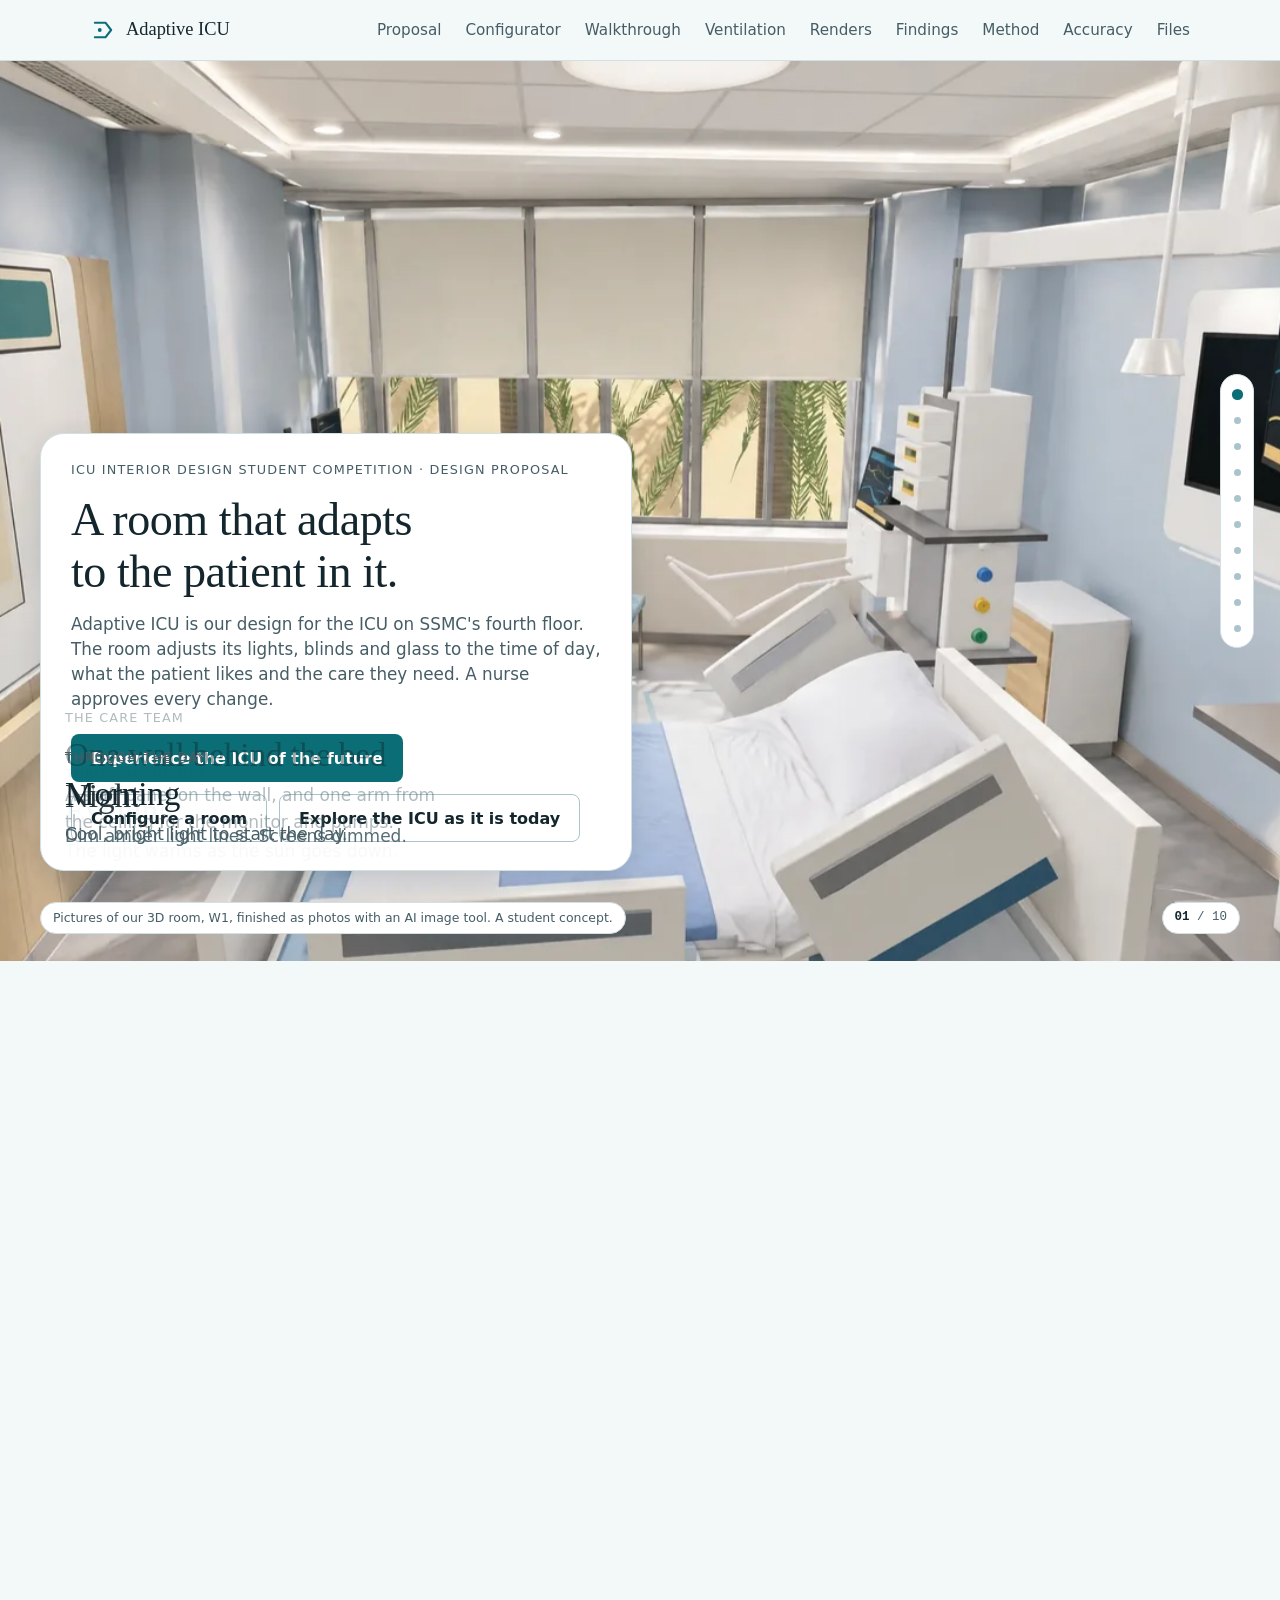
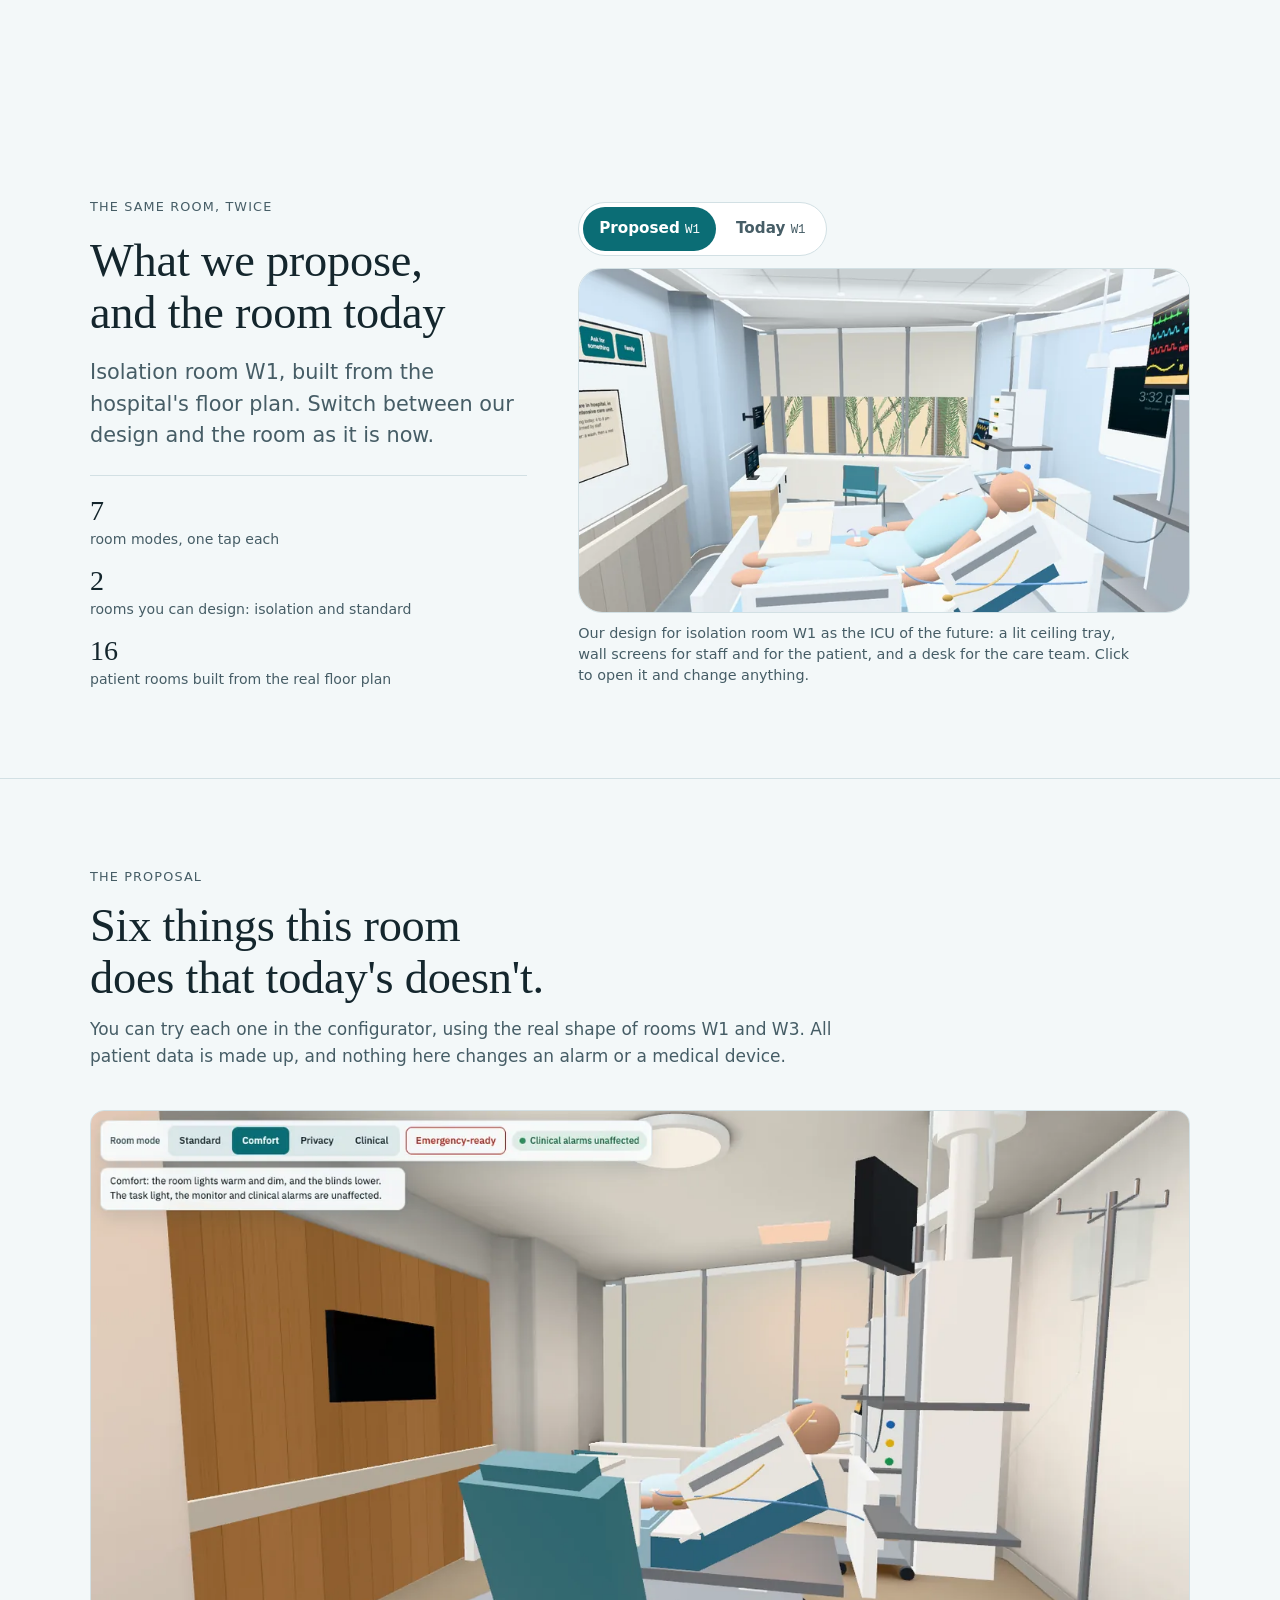
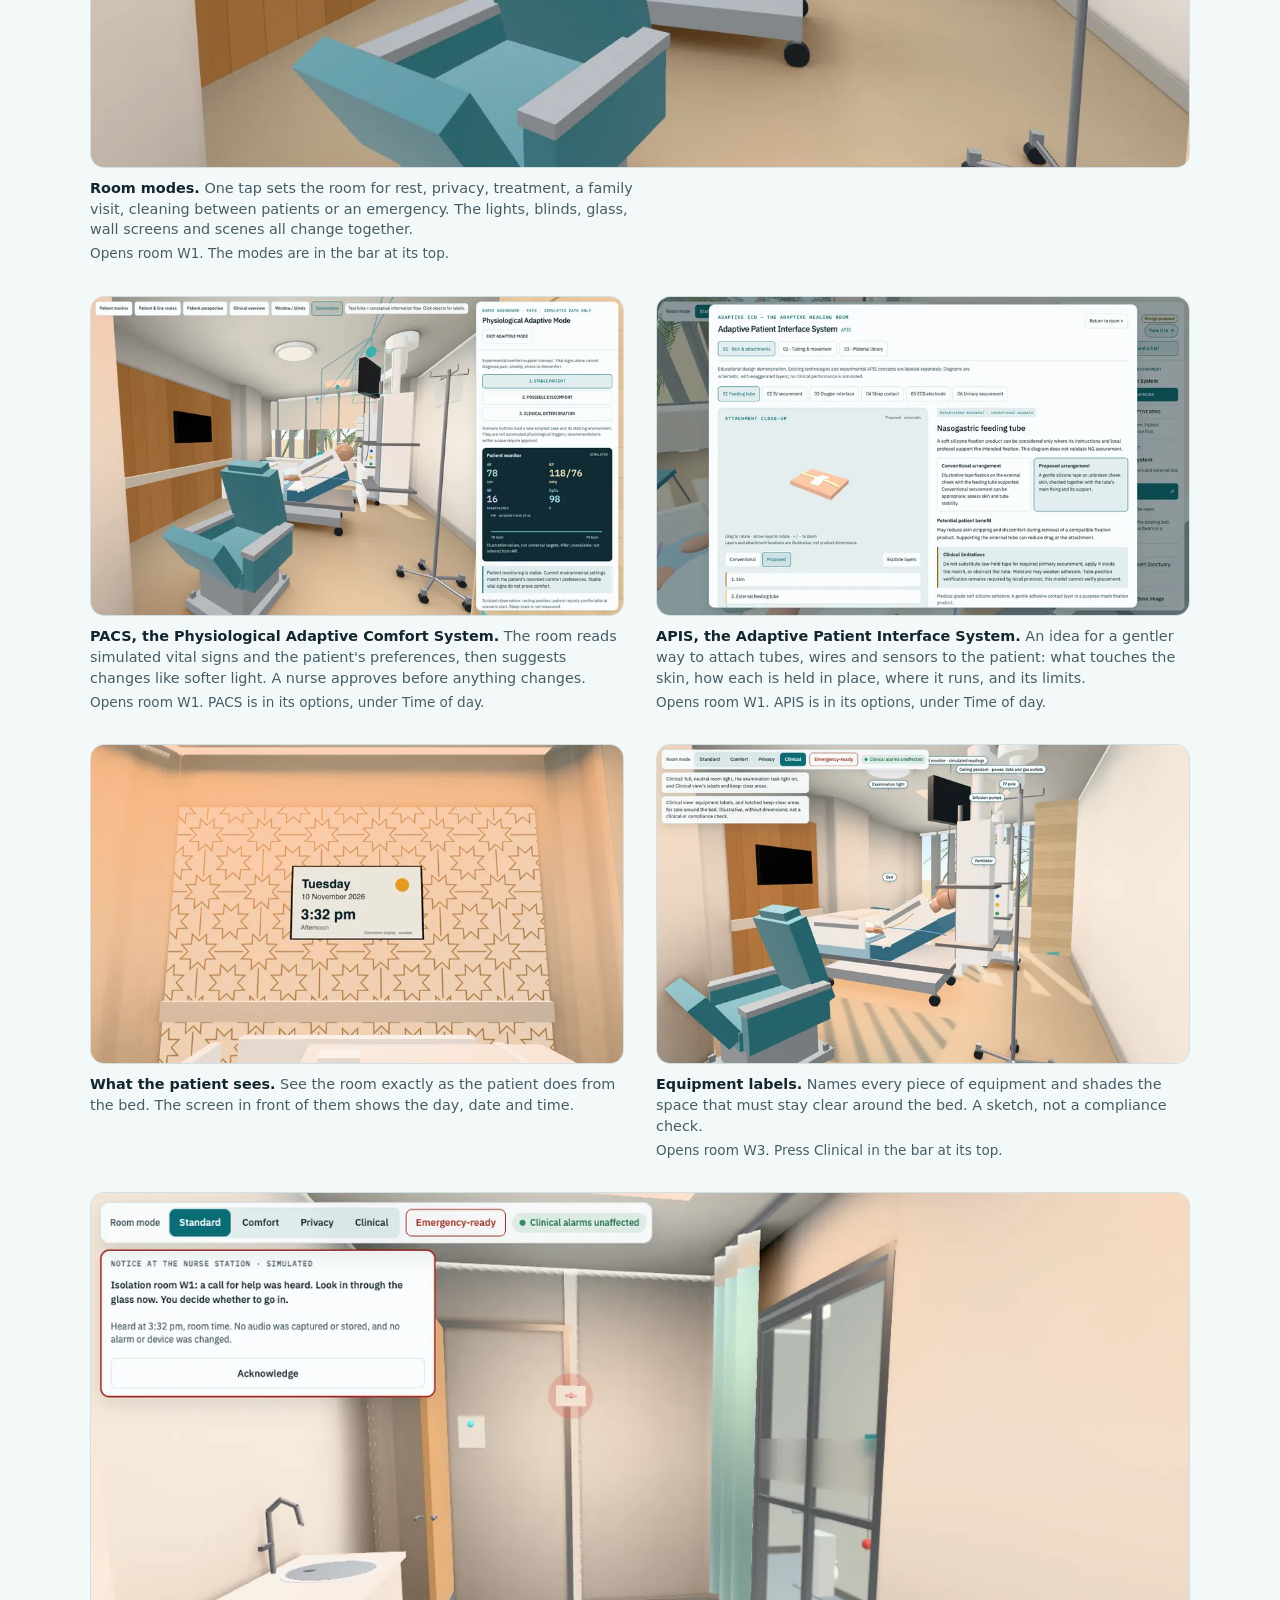
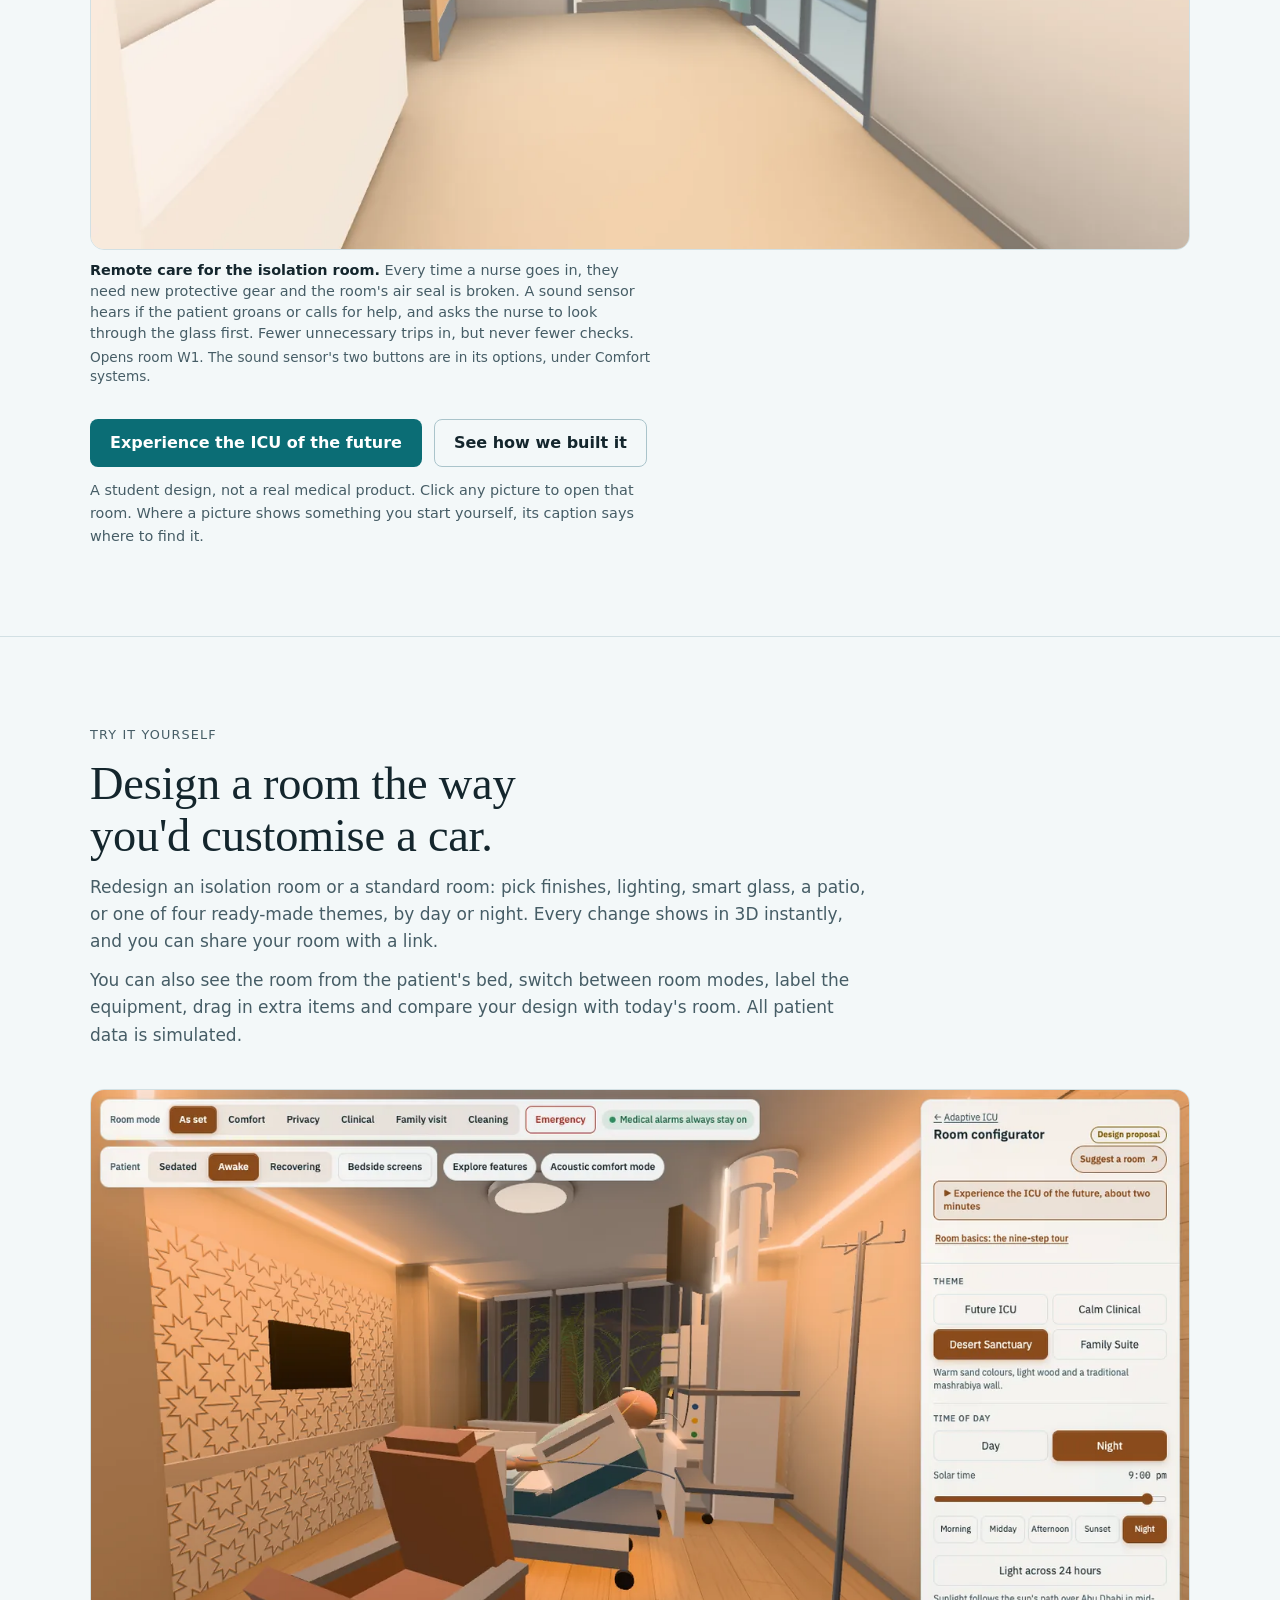
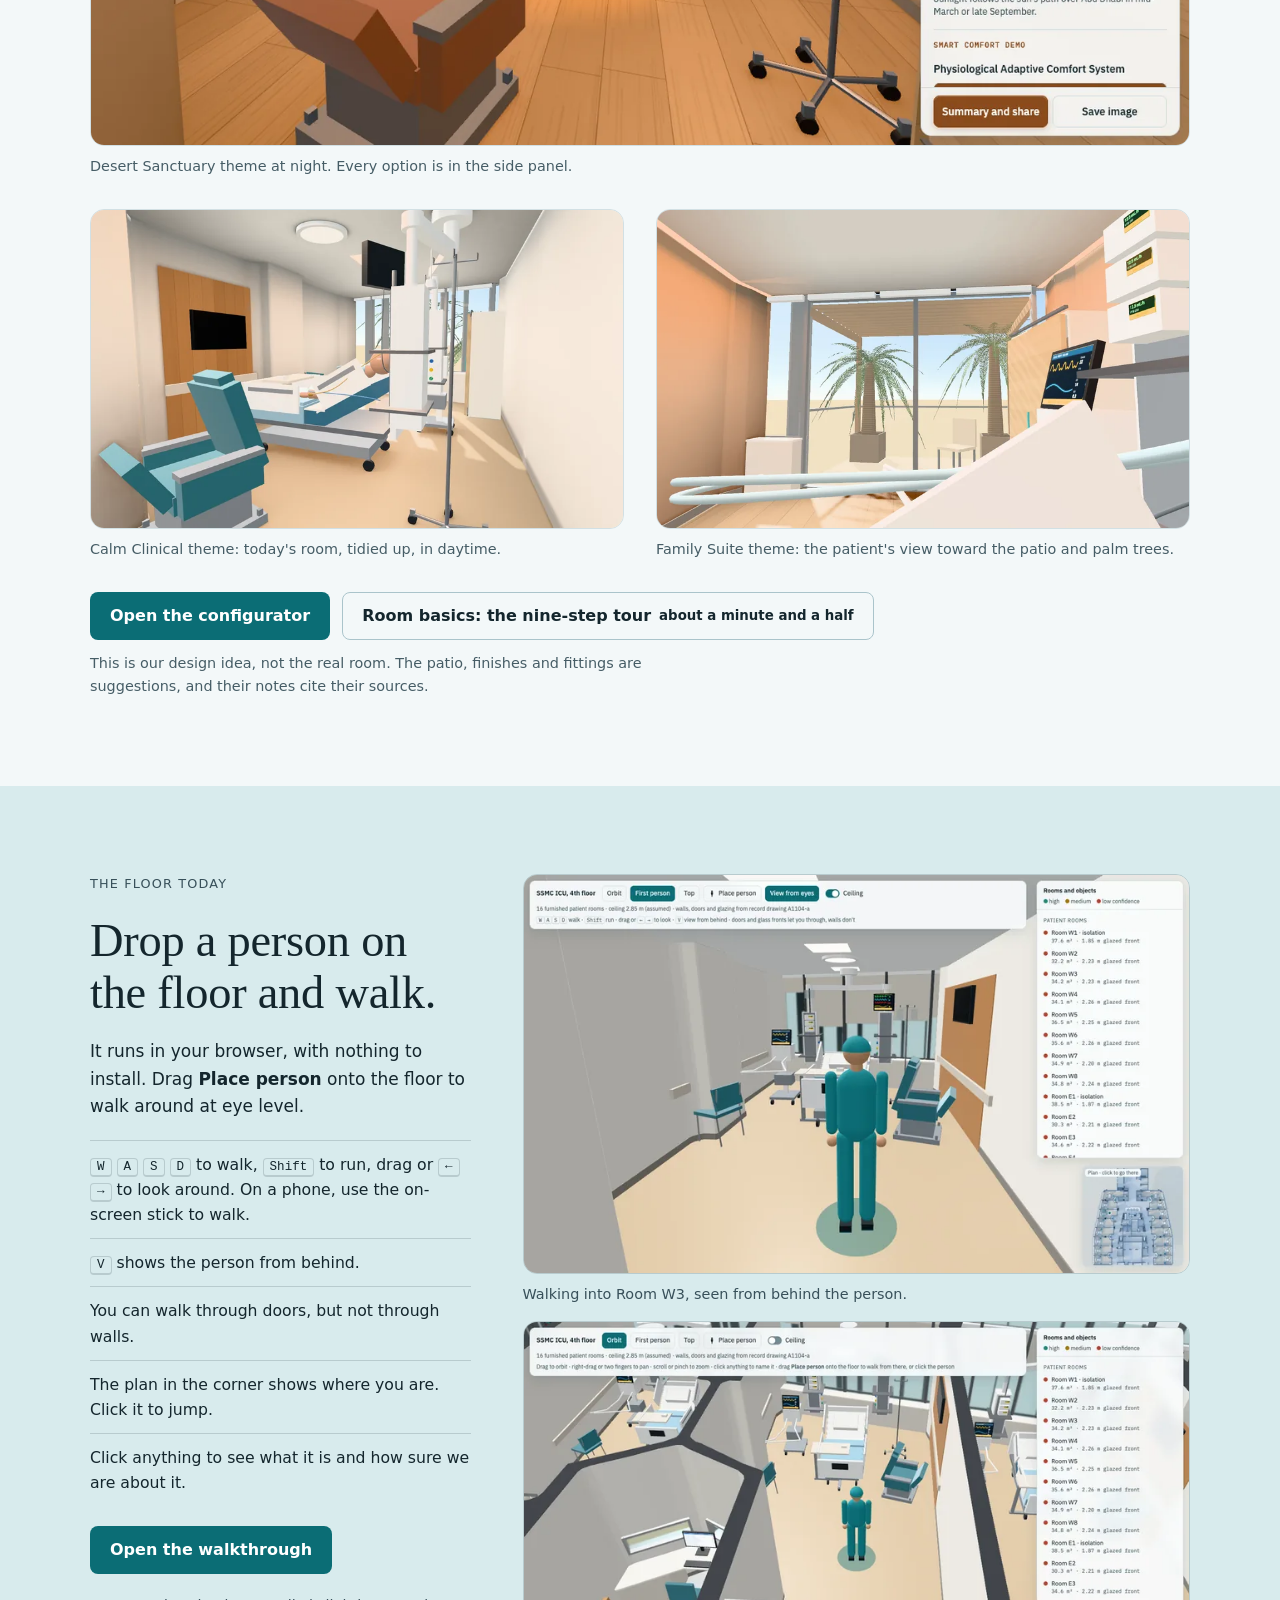
==== commit 6bf41c75: "The pinned story follows the window's size in the stylesheet, not only in the script 08 makes a wide" ====
--- a/index.html
+++ b/index.html
@@ -521,7 +521,7 @@
   const story = document.getElementById("story");
   if (!story) return;
   const stage = story.querySelector(".story-stage"), panels = [...story.querySelectorAll(".story-panel")], N = panels.length;
-  const SEG = 1.08;       // window heights of scroll for each hand-off
+  const SEG = 1.08;       // window heights of scroll for each hand-off; the stylesheet's 108vh is the same figure
   const CATCH_UP = 0.75;  // seconds a picture takes to catch up with the scroll
   const still = matchMedia("(prefers-reduced-motion: reduce)"), small = matchMedia("(max-width: 899px), (max-height: 639px)");
   const dots = document.createElement("ol"), count = document.createElement("p");
@@ -555,12 +555,13 @@
       let scale = 1.025;
       if (i > 0 && !light) scale = 1.045 - 0.045 * a + 0.025 * inOut(span(t, 0.70, 1));
       if (!nextLight) scale += 0.05 * inOut(span(u, 0, 0.62));
-      img.style.opacity = a;
-      img.style.transform = `scale(${scale.toFixed(4)})`;
-      img.style.clipPath = i > 0 && !light && a < 1 ? `inset(0 0 0 ${(8 * (1 - a)).toFixed(2)}%)` : "none";
+      // custom properties, which only the pinned styles read: nothing here can reach the page when it is one picture after another
+      img.style.setProperty("--o", a.toFixed(4));
+      img.style.setProperty("--s", scale.toFixed(4));
+      img.style.setProperty("--clip", i > 0 && !light && a < 1 ? `inset(0 0 0 ${(8 * (1 - a)).toFixed(2)}%)` : "none");
       const cin = i === 0 ? 1 : out(span(t, 0.30, 0.72)), cout = inOut(span(u, 0, 0.32));
-      copy.style.opacity = cin * (1 - cout);
-      copy.style.transform = `translateY(${((1 - cin) * 12 - cout * 12).toFixed(2)}%)`;
+      copy.style.setProperty("--co", (cin * (1 - cout)).toFixed(4));
+      copy.style.setProperty("--cy", `${((1 - cin) * 12 - cout * 12).toFixed(2)}%`);
     });
     const now = Math.min(N - 1, Math.round(p));
     if (now !== active) {
@@ -588,7 +589,6 @@
     story.classList.toggle("is-pinned", pinned);
     if (pinned) {
       stage.append(dots, count);
-      story.style.height = `calc(${((N - 1) * SEG * 100).toFixed(0)}vh + 100vh)`;
       addEventListener("scroll", onScroll, { passive: true });
       active = -1;
       onScroll();
@@ -598,16 +598,14 @@
       removeEventListener("scroll", onScroll);
       dots.remove();
       count.remove();
-      story.style.height = "";
-      for (const panel of panels) {
-        panel.classList.remove("is-on");
-        for (const el of [panel.querySelector("img"), panel.querySelector(".story-copy")]) { el.style.opacity = ""; el.style.transform = ""; el.style.clipPath = ""; }
-      }
+      for (const panel of panels) panel.classList.remove("is-on");
     }
   }
   still.addEventListener("change", setMode);
   small.addEventListener("change", setMode);
-  addEventListener("resize", () => pinned && onScroll());
+  // a resize is heard before the two conditions above report a change, so the window's new size is acted on at once
+  addEventListener("resize", () => { setMode(); if (pinned) onScroll(); });
+  story.style.setProperty("--story-n", N);  // the stylesheet works out how far the pinned story scrolls from this
   setMode();
 })();
 </script>
--- a/styles.css
+++ b/styles.css
@@ -111,26 +111,34 @@
   .story-lead img { order: 2; }
 }
 
-/* pinned: the script adds this on a wide, tall screen when the visitor hasn't asked for less motion. One stage fills the
-   window and stays put while the page scrolls under it; the script fades, scales and wipes each picture in. */
-.story.is-pinned .story-stage { position: sticky; top: 0; display: block; height: 100vh; height: 100svh; padding: 0; overflow: hidden; background: var(--canvas); }
-.story.is-pinned .story-panel { position: absolute; inset: 0; display: block; width: auto; margin: 0; padding: 0; visibility: hidden; }
-.story.is-pinned .story-panel.is-on { visibility: visible; }
-.story.is-pinned .story-panel img { position: absolute; inset: 0; width: 100%; height: 100%; aspect-ratio: auto; border: 0; border-radius: 0; will-change: transform, opacity; }
-.story.is-pinned .story-copy { position: absolute; left: max(var(--gutter), env(safe-area-inset-left, 0px)); bottom: clamp(64px, 10vh, 108px); display: grid; gap: 8px; max-width: 27rem; padding: 20px 24px 22px;
-  background: var(--surface); border: 1px solid var(--border); border-radius: var(--r-m); box-shadow: 0 8px 28px rgba(16, 44, 54, 0.14); will-change: transform, opacity; }
-.story.is-pinned .story-lead .story-copy, .story.is-pinned .story-close .story-copy { gap: 14px; max-width: 37rem; padding: 26px 30px 28px; border-radius: var(--r-l); }
-.story.is-pinned .story-lead h1 { font-size: clamp(2.1rem, 3.6vw, 3.2rem); }
-.story.is-pinned .story-lead .lede { font-size: 1.05rem; }
-.story.is-pinned .story-close h2 { font-size: clamp(2.1rem, 3.6vw, 3.2rem); }
-.story.is-pinned .story-tag, .story-count { position: absolute; z-index: 3; bottom: clamp(18px, 3vh, 28px); width: auto; margin: 0; padding: 5px 12px; border-radius: 999px; background: var(--surface); border: 1px solid var(--border); font-size: 0.78rem; color: var(--muted); }
-.story.is-pinned .story-tag { left: max(var(--gutter), env(safe-area-inset-left, 0px)); }
-.story-count { right: max(var(--gutter), env(safe-area-inset-right, 0px)); font-family: var(--mono); }
-.story-count b { color: var(--text); font-weight: 600; }
-.story-dots { position: absolute; z-index: 3; right: clamp(12px, 2vw, 28px); top: 50%; translate: 0 -50%; display: grid; margin: 0; padding: 6px 3px; list-style: none; background: var(--surface); border: 1px solid var(--border); border-radius: 999px; }
-.story-dots button { display: grid; place-items: center; width: 26px; height: 26px; padding: 0; border: 0; border-radius: 50%; background: none; cursor: pointer; }
-.story-dots button::before { content: ""; width: 7px; height: 7px; border-radius: 50%; background: var(--border-strong); transition: transform var(--t-enter, 220ms) var(--ease-out), background-color var(--t-enter, 220ms) var(--ease-out); }
-.story-dots button[aria-current="true"]::before { background: var(--teal); transform: scale(1.6); }
+/* pinned: the script adds the class on a wide, tall screen when the visitor hasn't asked for less motion. One stage fills
+   the window and stays put while the page scrolls under it; the script fades, scales and wipes each picture in, through the
+   custom properties below. The rules sit behind the same conditions the script tests, so the moment a window is made narrow
+   the page is back to one picture after another, without waiting for the script to notice. */
+.story-dots, .story-count { display: none; }
+@media (min-width: 900px) and (min-height: 640px) and (prefers-reduced-motion: no-preference) {
+  .story.is-pinned { height: calc((var(--story-n, 10) - 1) * 108vh + 100vh); }
+  .story.is-pinned .story-stage { position: sticky; top: 0; display: block; height: 100vh; height: 100svh; padding: 0; overflow: hidden; background: var(--canvas); }
+  .story.is-pinned .story-panel { position: absolute; inset: 0; display: block; width: auto; margin: 0; padding: 0; visibility: hidden; }
+  .story.is-pinned .story-panel.is-on { visibility: visible; }
+  .story.is-pinned .story-panel img { position: absolute; inset: 0; width: 100%; height: 100%; aspect-ratio: auto; border: 0; border-radius: 0;
+    opacity: var(--o, 1); transform: scale(var(--s, 1.025)); clip-path: var(--clip, none); will-change: transform, opacity; }
+  .story.is-pinned .story-copy { position: absolute; left: max(var(--gutter), env(safe-area-inset-left, 0px)); bottom: clamp(64px, 10vh, 108px); display: grid; gap: 8px; max-width: 27rem; padding: 20px 24px 22px;
+    background: var(--surface); border: 1px solid var(--border); border-radius: var(--r-m); box-shadow: 0 8px 28px rgba(16, 44, 54, 0.14);
+    opacity: var(--co, 1); transform: translateY(var(--cy, 0%)); will-change: transform, opacity; }
+  .story.is-pinned .story-lead .story-copy, .story.is-pinned .story-close .story-copy { gap: 14px; max-width: 37rem; padding: 26px 30px 28px; border-radius: var(--r-l); }
+  .story.is-pinned .story-lead h1 { font-size: clamp(2.1rem, 3.6vw, 3.2rem); }
+  .story.is-pinned .story-lead .lede { font-size: 1.05rem; }
+  .story.is-pinned .story-close h2 { font-size: clamp(2.1rem, 3.6vw, 3.2rem); }
+  .story.is-pinned .story-tag, .story.is-pinned .story-count { position: absolute; z-index: 3; bottom: clamp(18px, 3vh, 28px); display: block; width: auto; margin: 0; padding: 5px 12px; border-radius: 999px; background: var(--surface); border: 1px solid var(--border); font-size: 0.78rem; color: var(--muted); }
+  .story.is-pinned .story-tag { left: max(var(--gutter), env(safe-area-inset-left, 0px)); }
+  .story.is-pinned .story-count { right: max(var(--gutter), env(safe-area-inset-right, 0px)); font-family: var(--mono); }
+  .story-count b { color: var(--text); font-weight: 600; }
+  .story.is-pinned .story-dots { position: absolute; z-index: 3; right: clamp(12px, 2vw, 28px); top: 50%; translate: 0 -50%; display: grid; margin: 0; padding: 6px 3px; list-style: none; background: var(--surface); border: 1px solid var(--border); border-radius: 999px; }
+  .story-dots button { display: grid; place-items: center; width: 26px; height: 26px; padding: 0; border: 0; border-radius: 50%; background: none; cursor: pointer; }
+  .story-dots button::before { content: ""; width: 7px; height: 7px; border-radius: 50%; background: var(--border-strong); transition: transform var(--t-enter) var(--ease-out), background-color var(--t-enter) var(--ease-out); }
+  .story-dots button[aria-current="true"]::before { background: var(--teal); transform: scale(1.6); }
+}
 
 /* the proposed room beside the room today */
 .compare .wrap { display: grid; gap: clamp(28px, 4vw, 56px); }
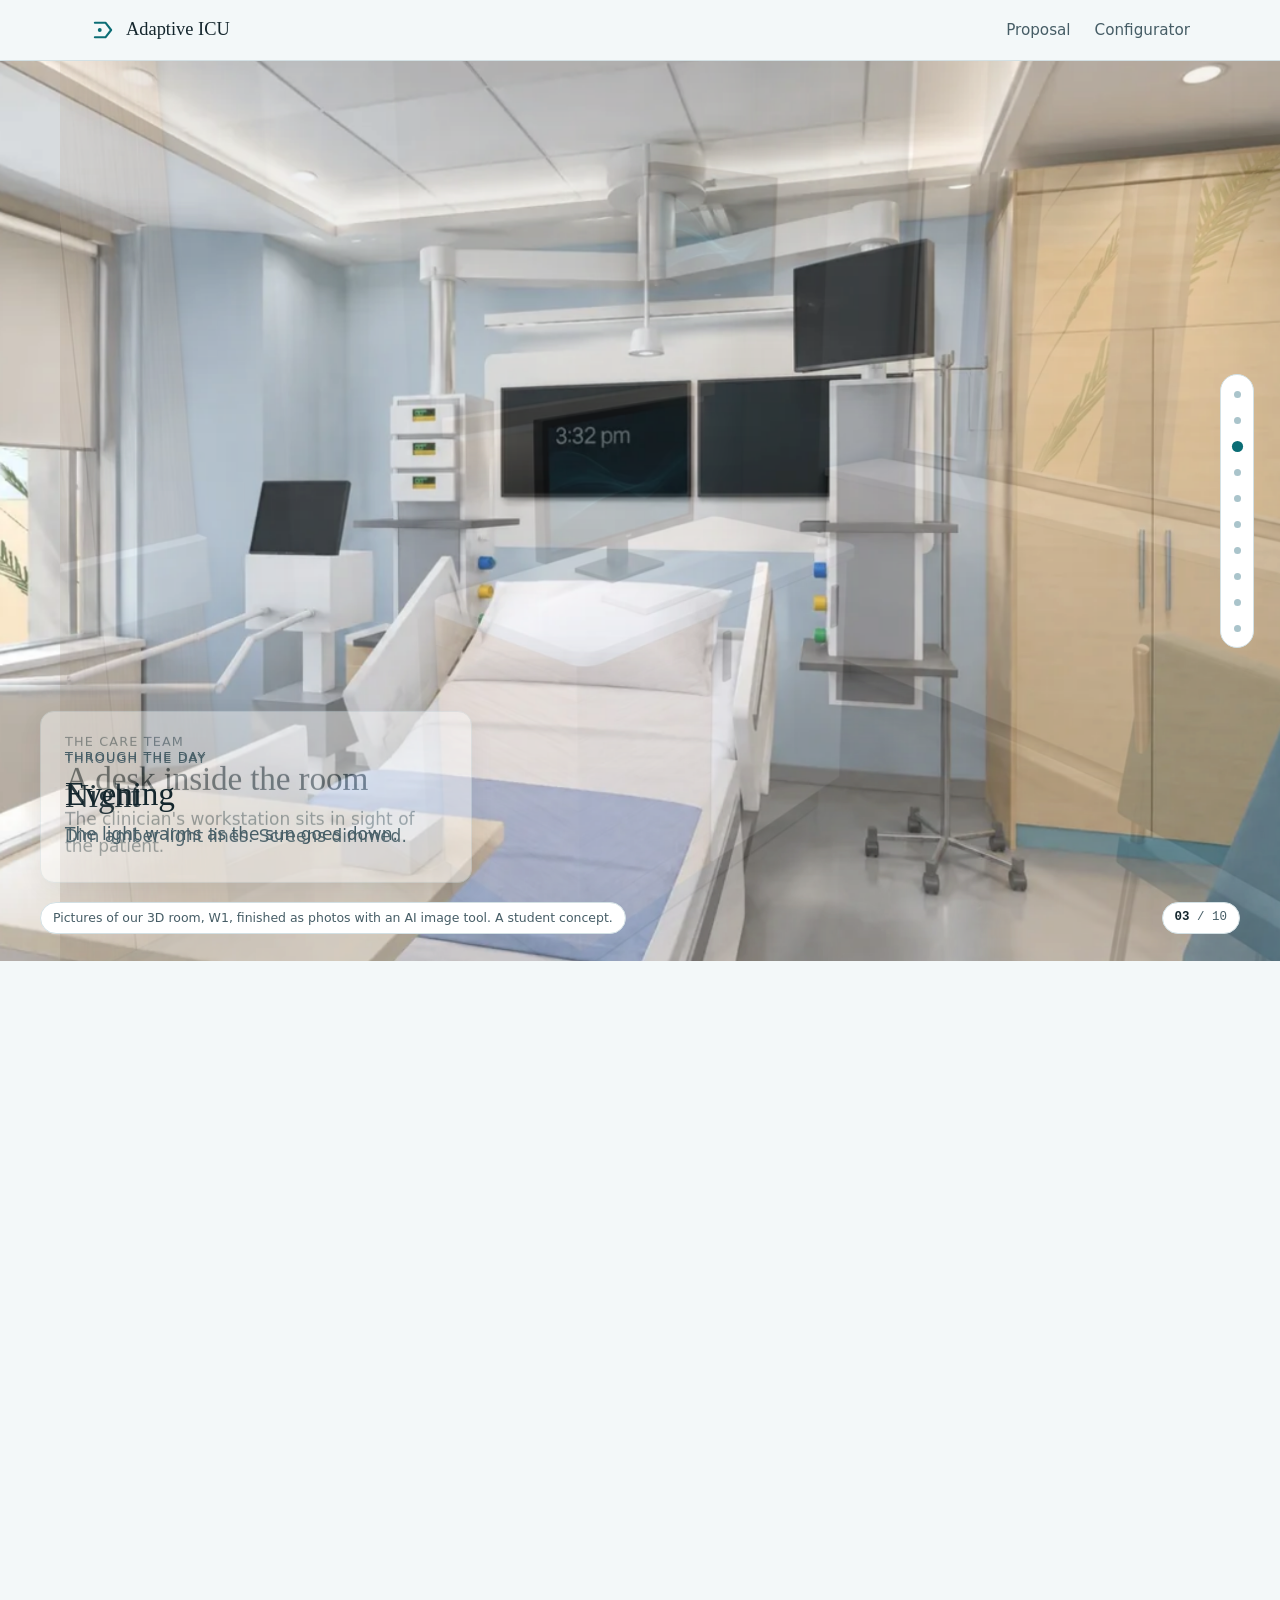
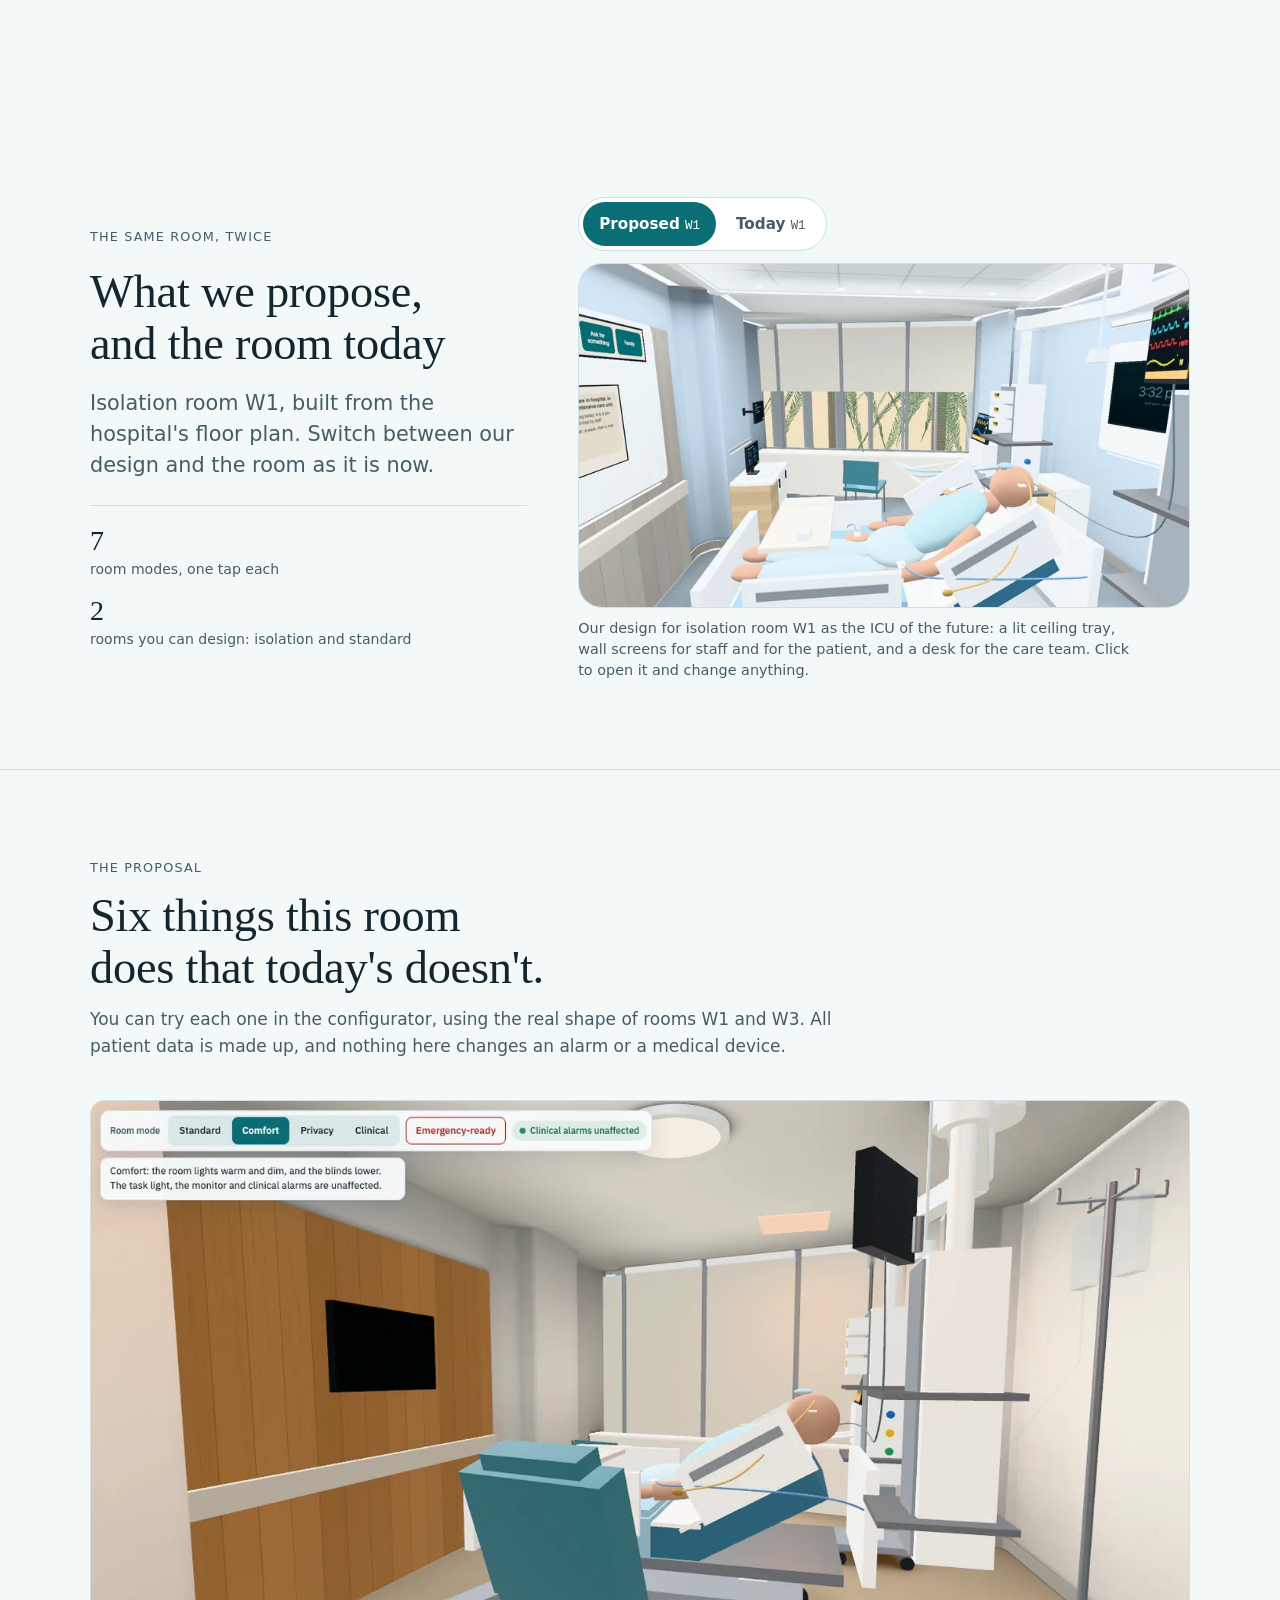
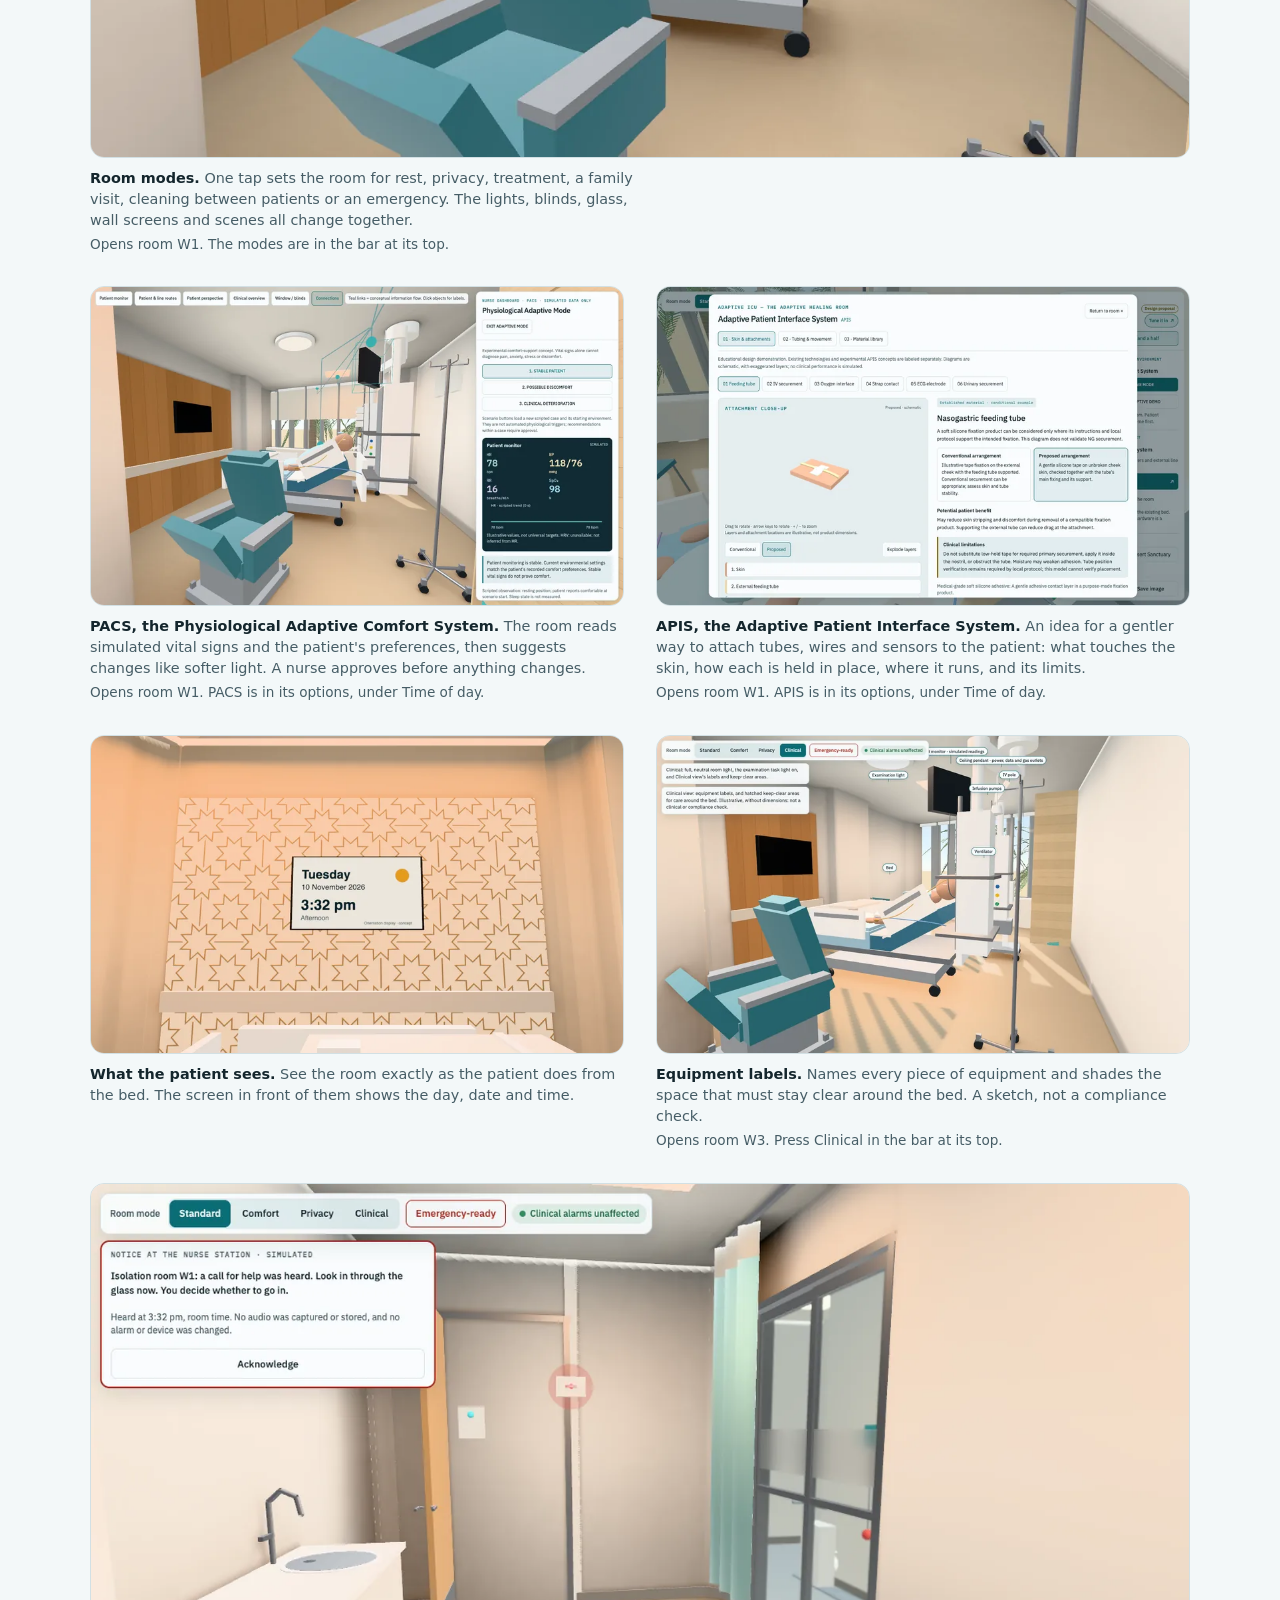
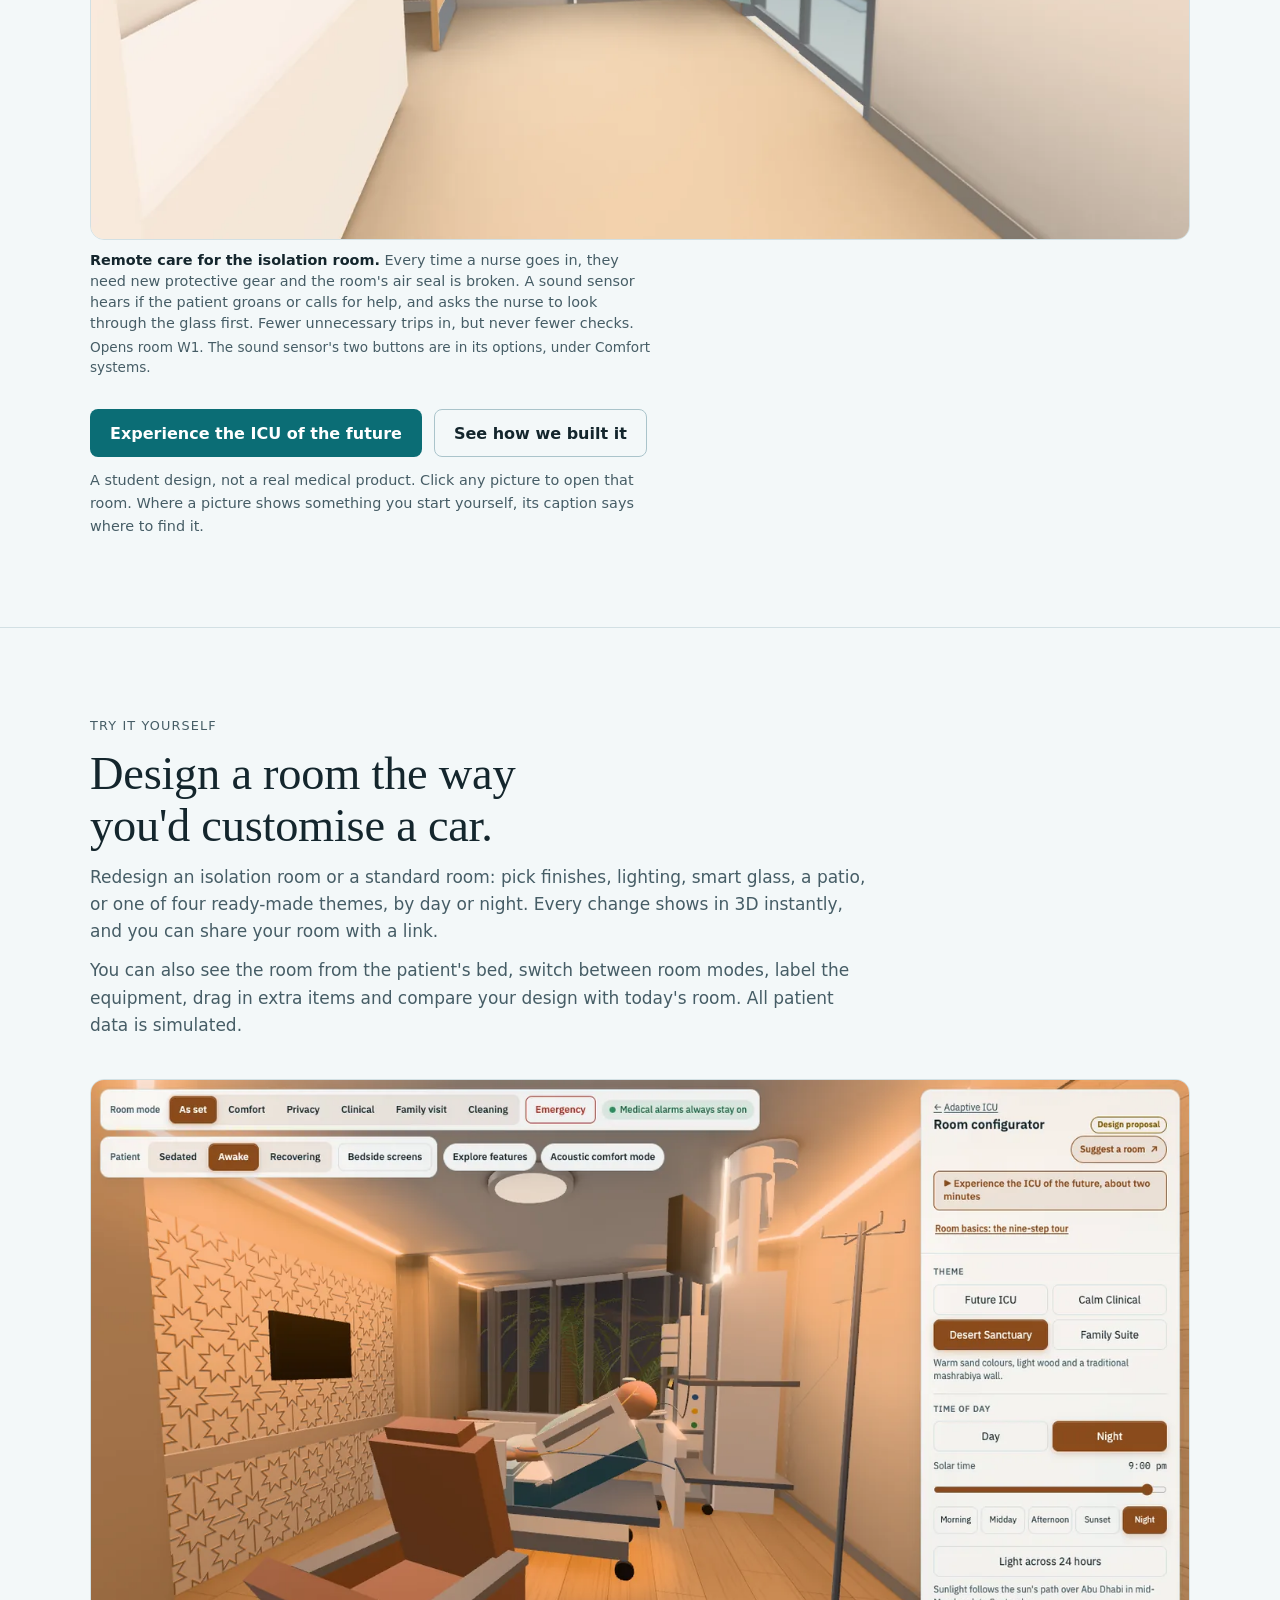
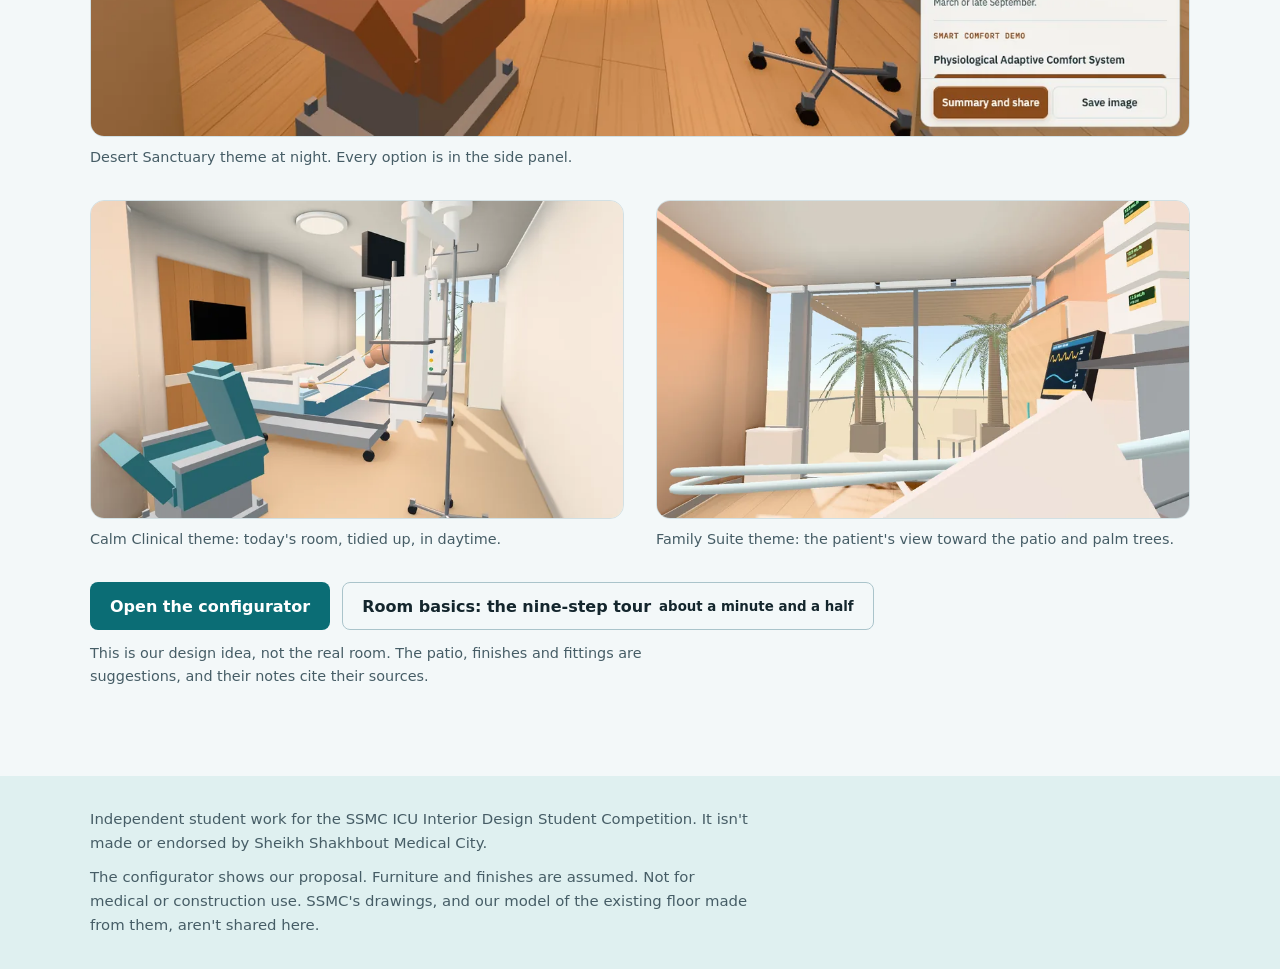
==== commit 9f092493: "The existing floor comes off the site: the walkthrough, the ventilation plan, the renders and the do" ====
--- a/index.html
+++ b/index.html
@@ -4,12 +4,12 @@
 <meta charset="utf-8">
 <meta name="viewport" content="width=device-width, initial-scale=1, viewport-fit=cover">
 <title>Adaptive ICU: a design proposal for SSMC's fourth-floor ICU</title>
-<meta name="description" content="Adaptive ICU is a student design proposal for the SSMC Tower D fourth-floor ICU: a patient room that adapts its light, blinds and glass, shown in 3D on a model built from the as-built drawing.">
+<meta name="description" content="Adaptive ICU is a student design proposal for the SSMC Tower D fourth-floor ICU: a patient room that adapts its light, blinds and glass, shown in 3D.">
 <meta name="robots" content="noindex">
 <meta name="theme-color" content="#f3f8f9">
 <meta property="og:type" content="website">
 <meta property="og:title" content="Adaptive ICU: a design proposal for SSMC's ICU">
-<meta property="og:description" content="A patient room that adapts its light, blinds and glass, shown in 3D on a model of the existing fourth-floor ICU.">
+<meta property="og:description" content="A patient room that adapts its light, blinds and glass, shown in 3D.">
 <meta property="og:url" content="https://ihama1305-design.github.io/ICU-competition/">
 <meta property="og:image" content="https://ihama1305-design.github.io/ICU-competition/assets/img/og.jpg">
 <meta name="twitter:card" content="summary_large_image">
@@ -28,13 +28,6 @@
     <nav id="nav" aria-label="Sections">
       <a href="#proposal">Proposal</a>
       <a href="configurator/">Configurator</a>
-      <a href="#walk">Walkthrough</a>
-      <a href="ventilation/">Ventilation</a>
-      <a href="#renders">Renders</a>
-      <a href="#findings">Findings</a>
-      <a href="#method">Method</a>
-      <a href="#accuracy">Accuracy</a>
-      <a href="#files">Files</a>
     </nav>
   </div>
 </header>
@@ -53,7 +46,6 @@
         <div class="actions">
         <a class="btn primary" href="configurator/?tour=future">Experience the ICU of the future</a>
         <a class="btn quiet" href="configurator/">Configure a room</a>
-        <a class="btn quiet" href="viewer/">Explore the ICU as it is today</a>
       </div>
       </div>
     </article>
@@ -143,7 +135,6 @@
       <dl class="proof">
         <div><dt>room modes, one tap each</dt><dd>7</dd></div>
         <div><dt>rooms you can design: isolation and standard</dt><dd>2</dd></div>
-        <div><dt>patient rooms built from the real floor plan</dt><dd>16</dd></div>
       </dl>
     </div>
     <div class="rooms" id="rooms">
@@ -238,174 +229,16 @@
     </div>
   </div>
 </section>
-
-<section class="band" id="walk">
-  <div class="wrap">
-    <div class="band-copy">
-      <p class="eyebrow">The floor today</p>
-      <h2>Drop a person on the floor and walk.</h2>
-      <p>It runs in your browser, with nothing to install. Drag <b>Place person</b> onto the floor to walk around at eye level.</p>
-      <ul class="how">
-        <li><kbd>W</kbd> <kbd>A</kbd> <kbd>S</kbd> <kbd>D</kbd> to walk, <kbd>Shift</kbd> to run, drag or <kbd>←</kbd> <kbd>→</kbd> to look around. On a phone, use the on-screen stick to walk.</li>
-        <li><kbd>V</kbd> shows the person from behind.</li>
-        <li>You can walk through doors, but not through walls.</li>
-        <li>The plan in the corner shows where you are. Click it to jump.</li>
-        <li>Click anything to see what it is and how sure we are about it.</li>
-      </ul>
-      <div class="actions"><a class="btn primary" href="viewer/">Open the walkthrough</a></div>
-      <p class="note">A 1.7 MB download. For realistic lighting, see the pictures below.</p>
-    </div>
-    <div class="shots">
-      <figure>
-        <img src="assets/img/walk-behind-1440.webp" srcset="assets/img/walk-behind-800.webp 800w, assets/img/walk-behind-1400.webp 1400w, assets/img/walk-behind-1440.webp 1440w" sizes="(min-width: 960px) 60vw, 100vw" width="1440" height="860" alt="The walkthrough viewer in a patient room, with a figure in teal scrubs seen from behind facing the bed, a floor-plan minimap in the corner and a list of rooms at the side." loading="lazy" decoding="async">
-        <figcaption>Walking into Room W3, seen from behind the person.</figcaption>
-      </figure>
-      <figure>
-        <img src="assets/img/walk-orbit-1440.webp" srcset="assets/img/walk-orbit-800.webp 800w, assets/img/walk-orbit-1400.webp 1400w, assets/img/walk-orbit-1440.webp 1440w" sizes="(min-width: 960px) 60vw, 100vw" width="1440" height="860" alt="The same person seen from above in orbit view with the ceiling off, standing in a patient room with the bed, recliner and corridor around them." loading="lazy" decoding="async">
-        <figcaption>Orbit view circles around the person, so you can see where they are.</figcaption>
-      </figure>
-    </div>
-  </div>
-</section>
-
-<section class="section" id="renders">
-  <div class="wrap">
-    <div class="section-head">
-      <p class="eyebrow">Renders</p>
-      <h2>The floor, from the whole wing down to the bedside.</h2>
-      <p>Realistic images made in Blender, with modelled sunlight and ceiling lights. Click an image to make it bigger.</p>
-    </div>
-    <div class="plates">
-      <figure class="plate full">
-        <a href="assets/img/aerial-1920.webp"><img src="assets/img/aerial-1920.webp" srcset="assets/img/aerial-800.webp 800w, assets/img/aerial-1400.webp 1400w, assets/img/aerial-1920.webp 1920w" sizes="100vw" width="1920" height="1080" alt="The whole ICU floor from above with the ceiling removed: patient rooms line both wings around a central core, with dark section caps on the cut walls." loading="lazy" decoding="async"></a>
-        <figcaption>The whole floor with the ceiling off. Patient rooms line both wings around a central core.</figcaption>
-      </figure>
-      <figure class="plate half">
-        <a href="assets/img/aerial_close-1920.webp"><img src="assets/img/aerial_close-1920.webp" srcset="assets/img/aerial_close-800.webp 800w, assets/img/aerial_close-1400.webp 1400w, assets/img/aerial_close-1920.webp 1920w" sizes="(min-width: 720px) 50vw, 100vw" width="1920" height="1080" alt="A close cutaway of the west wing showing patient rooms with beds and pendants, an observation nook with a desk, and glazed room fronts onto the corridor." loading="lazy" decoding="async"></a>
-        <figcaption>Close cutaway of the west wing: rooms, a shared observation nook and the glazed fronts onto the corridor.</figcaption>
-      </figure>
-      <figure class="plate half">
-        <a href="assets/img/plan-1800.webp"><img src="assets/img/plan-1800.webp" srcset="assets/img/plan-800.webp 800w, assets/img/plan-1400.webp 1400w, assets/img/plan-1800.webp 1800w" sizes="(min-width: 720px) 50vw, 100vw" width="1800" height="1800" alt="A top-down view of the floor showing all sixteen patient rooms, the central core, the U-shaped nurse station and the north lobby block." loading="lazy" decoding="async"></a>
-        <figcaption>Top view. The bottom edge is where the floor continues into a part we didn't model.</figcaption>
-      </figure>
-      <figure class="plate half">
-        <a href="assets/img/bedside-1920.webp"><img src="assets/img/bedside-1920.webp" srcset="assets/img/bedside-800.webp 800w, assets/img/bedside-1400.webp 1400w, assets/img/bedside-1920.webp 1920w" sizes="(min-width: 720px) 50vw, 100vw" width="1920" height="1080" alt="At the bedside: a raised ICU bed with side rails and an overbed table, a ventilator with breathing tubes, a pendant holding infusion pumps and a patient monitor." loading="lazy" decoding="async"></a>
-        <figcaption>At the bedside: pendant, monitor, infusion pumps, ventilator and overbed table. The screens show made-up waveforms.</figcaption>
-      </figure>
-      <figure class="plate half">
-        <a href="assets/img/corridor-1920.webp"><img src="assets/img/corridor-1920.webp" srcset="assets/img/corridor-800.webp 800w, assets/img/corridor-1400.webp 1400w, assets/img/corridor-1920.webp 1920w" sizes="(min-width: 720px) 50vw, 100vw" width="1920" height="1080" alt="The central nurse station seen from the corridor: a raised wood-faced transaction ledge with monitors and chairs behind it, wood handrails along the walls and a lay-in ceiling grid with LED panels." loading="lazy" decoding="async"></a>
-        <figcaption>The central nurse station, seen from the corridor.</figcaption>
-      </figure>
-      <figure class="plate half">
-        <a href="assets/img/iso_entry-1920.webp"><img src="assets/img/iso_entry-1920.webp" srcset="assets/img/iso_entry-800.webp 800w, assets/img/iso_entry-1400.webp 1400w, assets/img/iso_entry-1920.webp 1920w" sizes="(min-width: 720px) 50vw, 100vw" width="1920" height="1080" alt="The glazed inner door of an isolation room seen from its ante room: two glass panels with a frosted band and a teal curtain gathered behind them, and a plain wall beyond." loading="lazy" decoding="async"></a>
-        <figcaption>Looking into room W1 from its entry room. The bed is out of view from here.</figcaption>
-      </figure>
-      <figure class="plate half">
-        <a href="assets/img/iso_window-1920.webp"><img src="assets/img/iso_window-1920.webp" srcset="assets/img/iso_window-800.webp 800w, assets/img/iso_window-1400.webp 1400w, assets/img/iso_window-1920.webp 1920w" sizes="(min-width: 720px) 50vw, 100vw" width="1920" height="1080" alt="An isolation room's bed seen from near its foot, with a wall of windows beyond it, a visitor chair, a ventilator and a ceiling pendant holding pumps and a monitor." loading="lazy" decoding="async"></a>
-        <figcaption>W1's bed and window. Here the window is on the patient's right; in standard rooms it's behind them.</figcaption>
-      </figure>
-    </div>
-  </div>
-</section>
-
-<section class="section" id="findings">
-  <div class="wrap">
-    <div class="section-head">
-      <p class="eyebrow">Findings</p>
-      <h2>What the floor plan means for a redesign.</h2>
-      <p>What we noticed in today's floor plan. These describe the current ICU, not our design.</p>
-    </div>
-    <div class="findings">
-      <figure>
-        <a href="assets/img/observation-1920.webp"><img src="assets/img/observation-1920.webp" srcset="assets/img/observation-800.webp 800w, assets/img/observation-1400.webp 1400w, assets/img/observation-1920.webp 1920w" sizes="(min-width: 960px) 55vw, 100vw" width="1920" height="1080" alt="The view from an observation nook through a narrow horizontal window into a patient room. Only a strip across the bed and recliner is visible." loading="lazy" decoding="async"></a>
-        <figcaption>From an observation nook, looking into a patient room through the window as tagged on the drawing.</figcaption>
-      </figure>
-      <div class="finding-list">
-        <div class="finding">
-          <h3>Observation windows are only 40 cm tall</h3>
-          <p>They run from 1.0 m to 1.4 m high, so staff only see a strip across the bed, not the whole room. These heights still need checking.</p>
-        </div>
-        <div class="finding">
-          <h3>Standard room fronts are glazed and about 2.2 m wide</h3>
-          <p>Privacy relies on a curtain behind the glass. That same glass could also let daylight into the corridor.</p>
-        </div>
-        <div class="finding">
-          <h3>Rooms are 7.2 to 9.0 m deep</h3>
-          <p>The angled outer wall makes each room a slightly different size, from 30.3 to 38.5 m².</p>
-        </div>
-        <div class="finding">
-          <h3>One nurse station and 8 observation nooks</h3>
-          <p>Each nook sits between a pair of rooms, with a window into both.</p>
-        </div>
-      </div>
-    </div>
-  </div>
-</section>
-
-<section class="section" id="method">
-  <div class="wrap">
-    <div class="section-head">
-      <p class="eyebrow">Method</p>
-      <h2>Built from the real drawings, not traced by hand.</h2>
-    </div>
-    <ol class="steps">
-      <li><h3>Read the CAD layers</h3><p>The hospital floor plan still has its CAD layers, so walls, doors and windows were taken directly from it, at the right scale.</p></li>
-      <li><h3>Find every opening</h3><p>Each door was matched to its gap in the wall automatically. Door heights come from labels on the plan.</p></li>
-      <li><h3>Furnish the rooms</h3><p>All 16 patient rooms get the same typical ICU equipment. Desks follow the counters on the plan.</p></li>
-      <li><h3>Render and export</h3><p>Blender makes the realistic images, with sunlight and 179 ceiling lights. The same model is used for the walkthrough.</p></li>
-    </ol>
-  </div>
-</section>
-
-<section class="section" id="accuracy">
-  <div class="wrap">
-    <div class="section-head">
-      <p class="eyebrow">Accuracy</p>
-      <h2>What's measured and what's assumed.</h2>
-      <p>The layout is accurate. Heights and finishes that weren't on the plans are our best guess, and they're marked as such.</p>
-    </div>
-    <table class="accuracy">
-      <thead><tr><th scope="col">Item</th><th scope="col">Confidence</th><th scope="col">Basis</th></tr></thead>
-      <tbody>
-        <tr><th scope="row">Walls, room shapes, door positions</th><td><span class="conf high">High</span></td><td>Taken from the CAD drawing, accurate to about 2–3 cm.</td></tr>
-        <tr><th scope="row">Door head height, 2.41 m</th><td><span class="conf high">High</span></td><td>Labelled on the drawing.</td></tr>
-        <tr><th scope="row">Room fronts: 2.2 m glazed opening</th><td><span class="conf med">Medium</span></td><td>Widths are on the drawing; the door type is our reading of it.</td></tr>
-        <tr><th scope="row">Observation windows, 1.0–1.4 m</th><td><span class="conf med">Medium</span></td><td>Read from a label on the drawing; still needs checking.</td></tr>
-        <tr><th scope="row">Facade: 700 mm upstand, curtain wall, fins</th><td><span class="conf med">Medium</span></td><td>Mostly from the drawing; some spacing is approximate.</td></tr>
-        <tr><th scope="row">Ceiling height, 2.85 m</th><td><span class="conf low">Low</span></td><td>Not on the drawings, so we assumed it.</td></tr>
-        <tr><th scope="row">Finishes and colours</th><td><span class="conf low">Low</span></td><td>The plan lists the finish types; the colours are our guess.</td></tr>
-        <tr><th scope="row">Furniture and equipment</th><td><span class="conf low">Low</span></td><td>Typical ICU equipment in every room, not SSMC's real equipment.</td></tr>
-        <tr><th scope="row">Bed position and direction</th><td><span class="conf low">Low</span></td><td>Our guess: head toward the window, foot toward the door; side-on in the two isolation rooms.</td></tr>
-      </tbody>
-    </table>
-  </div>
-</section>
-
-<section class="section" id="files">
-  <div class="wrap">
-    <div class="section-head">
-      <p class="eyebrow">Files</p>
-      <h2>Open it in your own tools.</h2>
-    </div>
-    <ul class="files">
-      <li><a href="downloads/icu.blend">icu.blend</a><span>The full 3D model to edit in Blender (2.8 MB). Change one bed and all 16 update.</span></li>
-      <li><a href="downloads/icu.glb">icu.glb</a><span>The 3D model for other 3D programs (7.1 MB).</span></li>
-      <li><a href="https://github.com/ihama1305-design/ICU-competition/tree/main/renders">Full-size renders</a><span>The original PNGs, on GitHub.</span></li>
-      <li><a href="https://github.com/ihama1305-design/ICU-competition/blob/main/REPORT.md">Full report</a><span>Our sources, how sure we are, and its limits.</span></li>
-      <li><a href="https://github.com/ihama1305-design/ICU-competition">Source code</a><span>The code that builds everything on this site.</span></li>
-    </ul>
-  </div>
-</section>
 </main>
 
 <footer class="foot">
   <div class="wrap">
     <p>Independent student work for the SSMC ICU Interior Design Student Competition. It isn't made or endorsed by Sheikh Shakhbout Medical City.</p>
-    <p>The 3D model shows the ICU as it is today; the configurator shows our proposal. Furniture and finishes are assumed. Not for medical or construction use. SSMC's original drawings aren't shared here.</p>
+    <p>The configurator shows our proposal. Furniture and finishes are assumed. Not for medical or construction use. SSMC's drawings, and our model of the existing floor made from them, aren't shared here.</p>
   </div>
 </footer>
 <script>
-/* On a phone the nine section links sit behind one Menu button, so the header is one row. Choosing a link, or Esc, closes it. */
+/* On a phone the section links sit behind one Menu button, so the header is one row. Choosing a link, or Esc, closes it. */
 (() => {
   const top = document.querySelector(".top"), button = document.getElementById("menu"), nav = document.getElementById("nav");
   const set = open => { top.classList.toggle("open", open); button.setAttribute("aria-expanded", String(open)); };
--- a/styles.css
+++ b/styles.css
@@ -63,7 +63,7 @@
   .has-menu .menu[aria-expanded="true"]::after { margin-top: 4px; transform: rotate(-135deg); }
   .has-menu .menu:active { transform: scale(var(--press)); transition: transform var(--t-press) var(--spring); }
   .has-menu .top nav { display: none; }
-  .has-menu .top.open nav { display: grid; grid-template-columns: repeat(2, minmax(0, 1fr)); grid-template-rows: repeat(5, auto); grid-auto-flow: column; gap: 0 12px; flex-basis: 100%; margin-inline: 0; padding-bottom: 6px; animation: rise var(--t-enter) var(--ease-out); }
+  .has-menu .top.open nav { display: grid; grid-template-columns: repeat(2, minmax(0, 1fr)); gap: 0 12px; flex-basis: 100%; margin-inline: 0; padding-bottom: 6px; animation: rise var(--t-enter) var(--ease-out); }
   .has-menu .top.open nav a { padding-inline: 0; border-top: 1px solid var(--border); border-radius: 0; font-size: 1rem; color: var(--text); }
   .has-menu .top.open nav a::after { content: none; }
 }
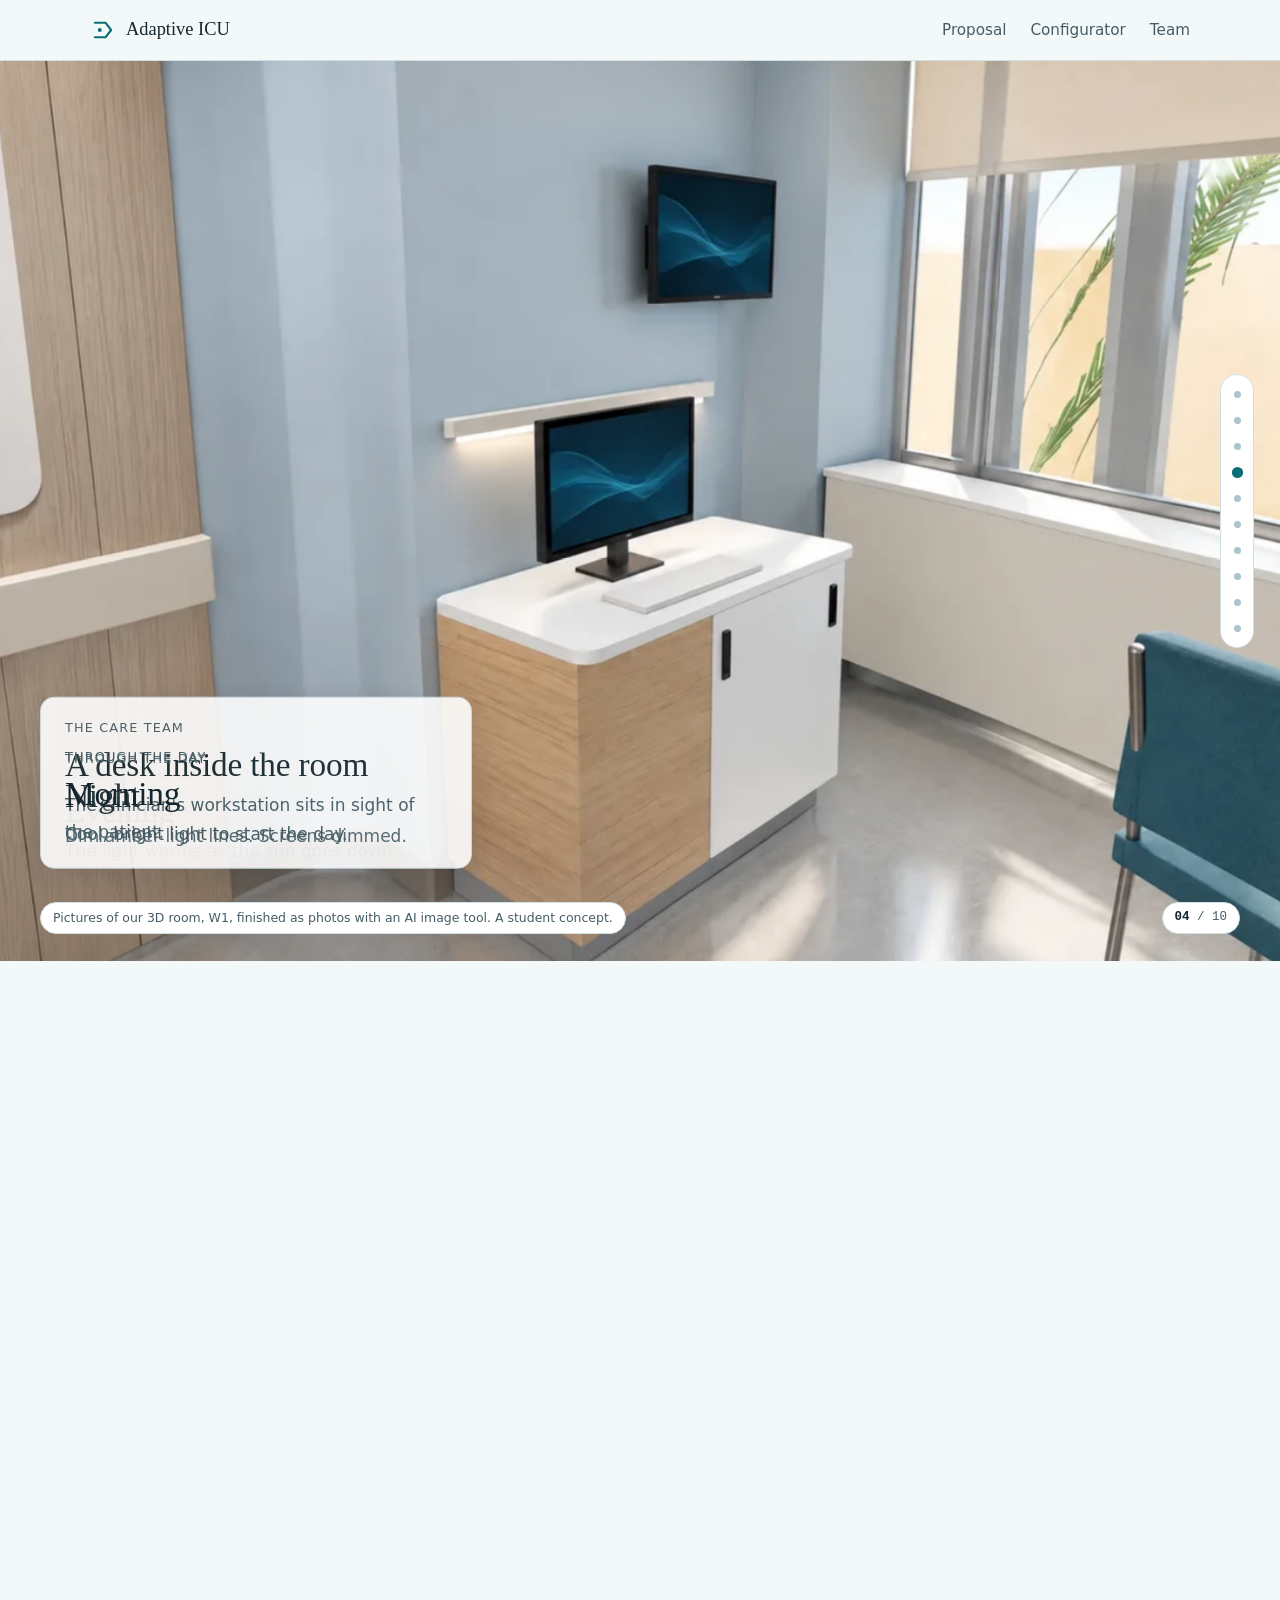
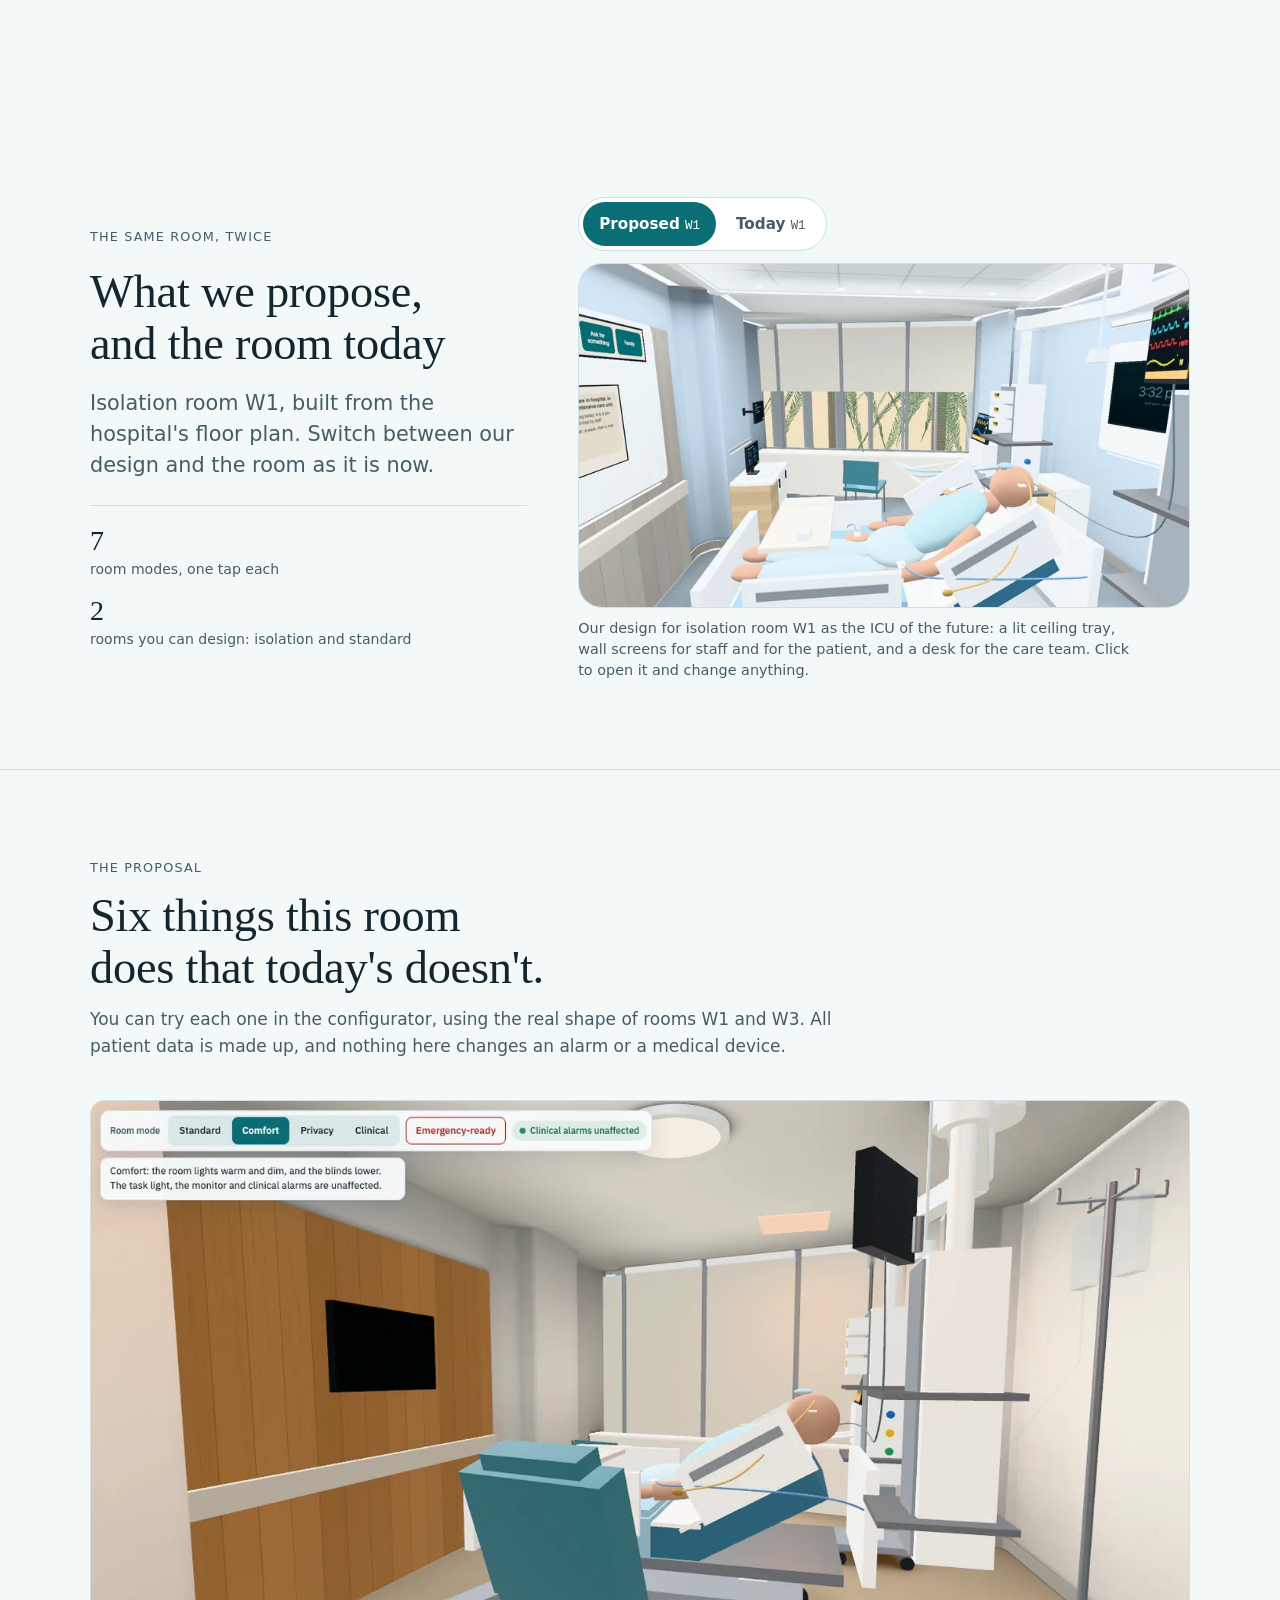
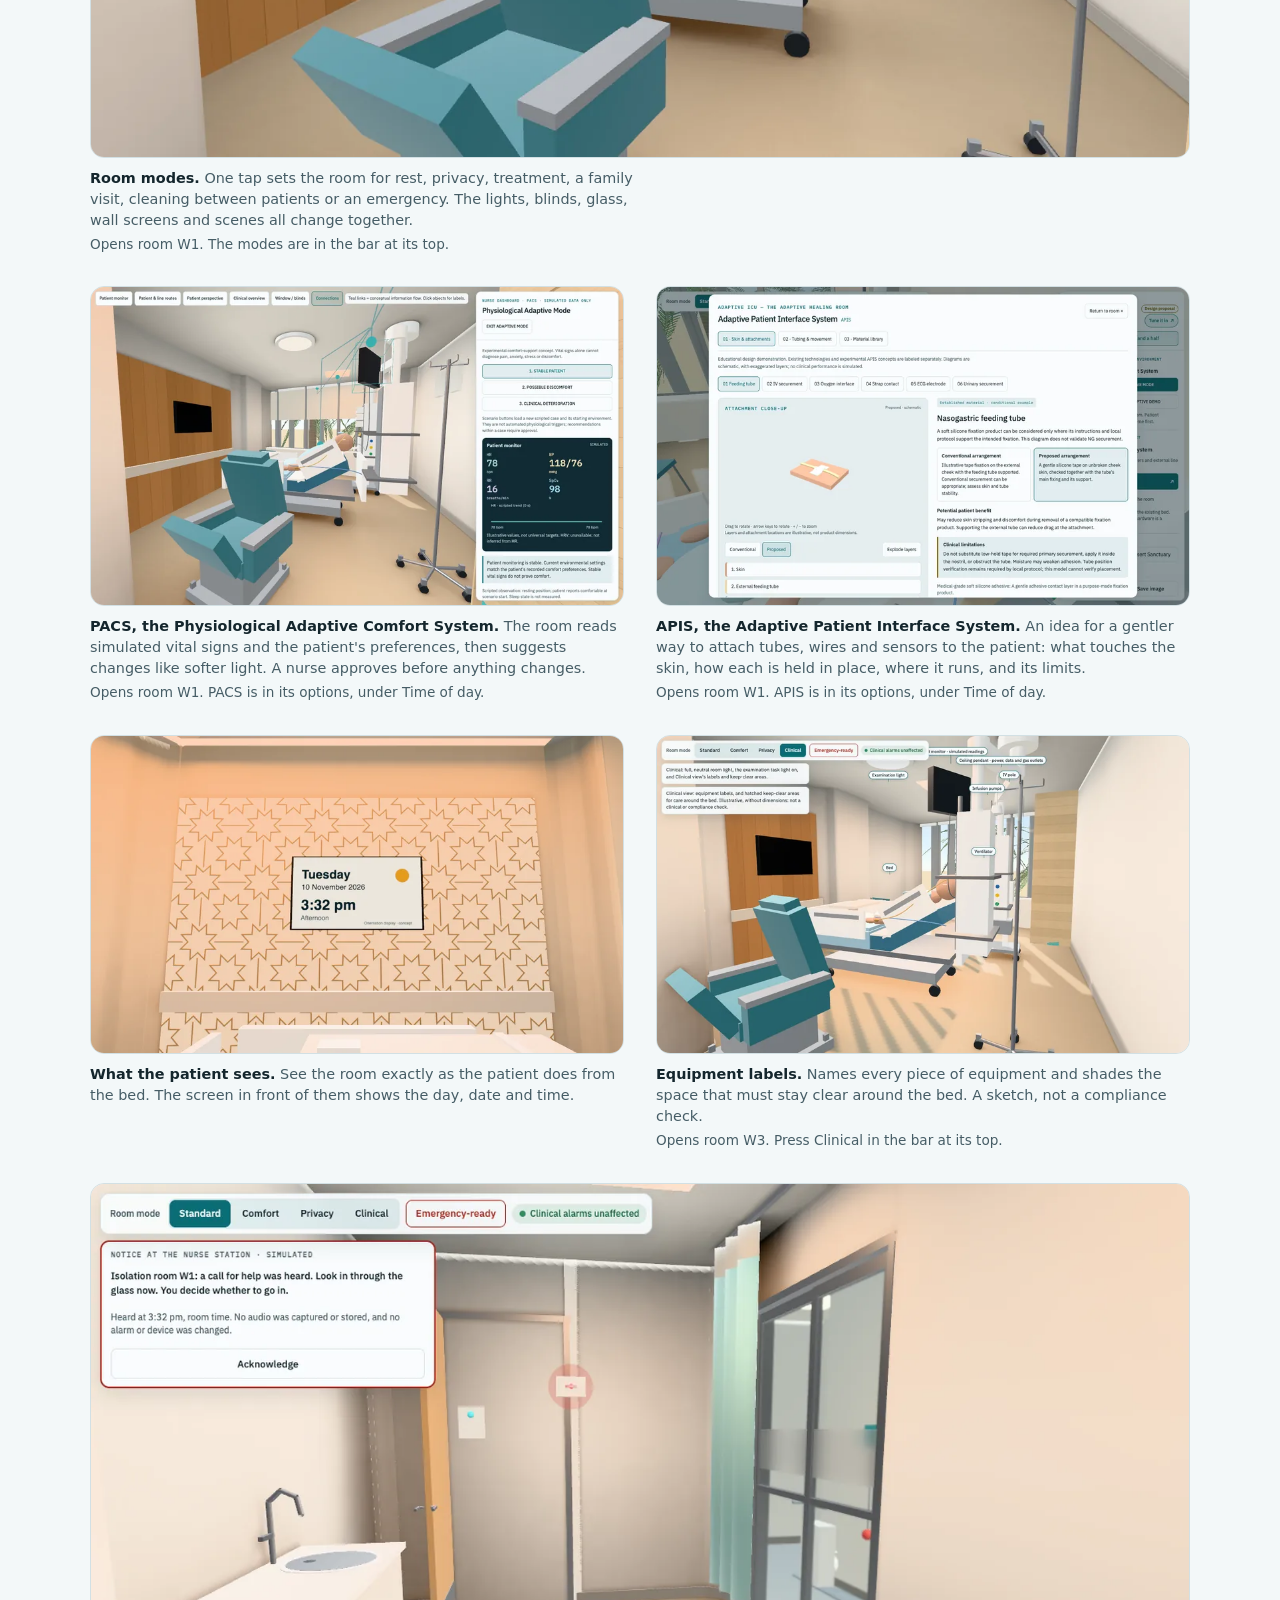
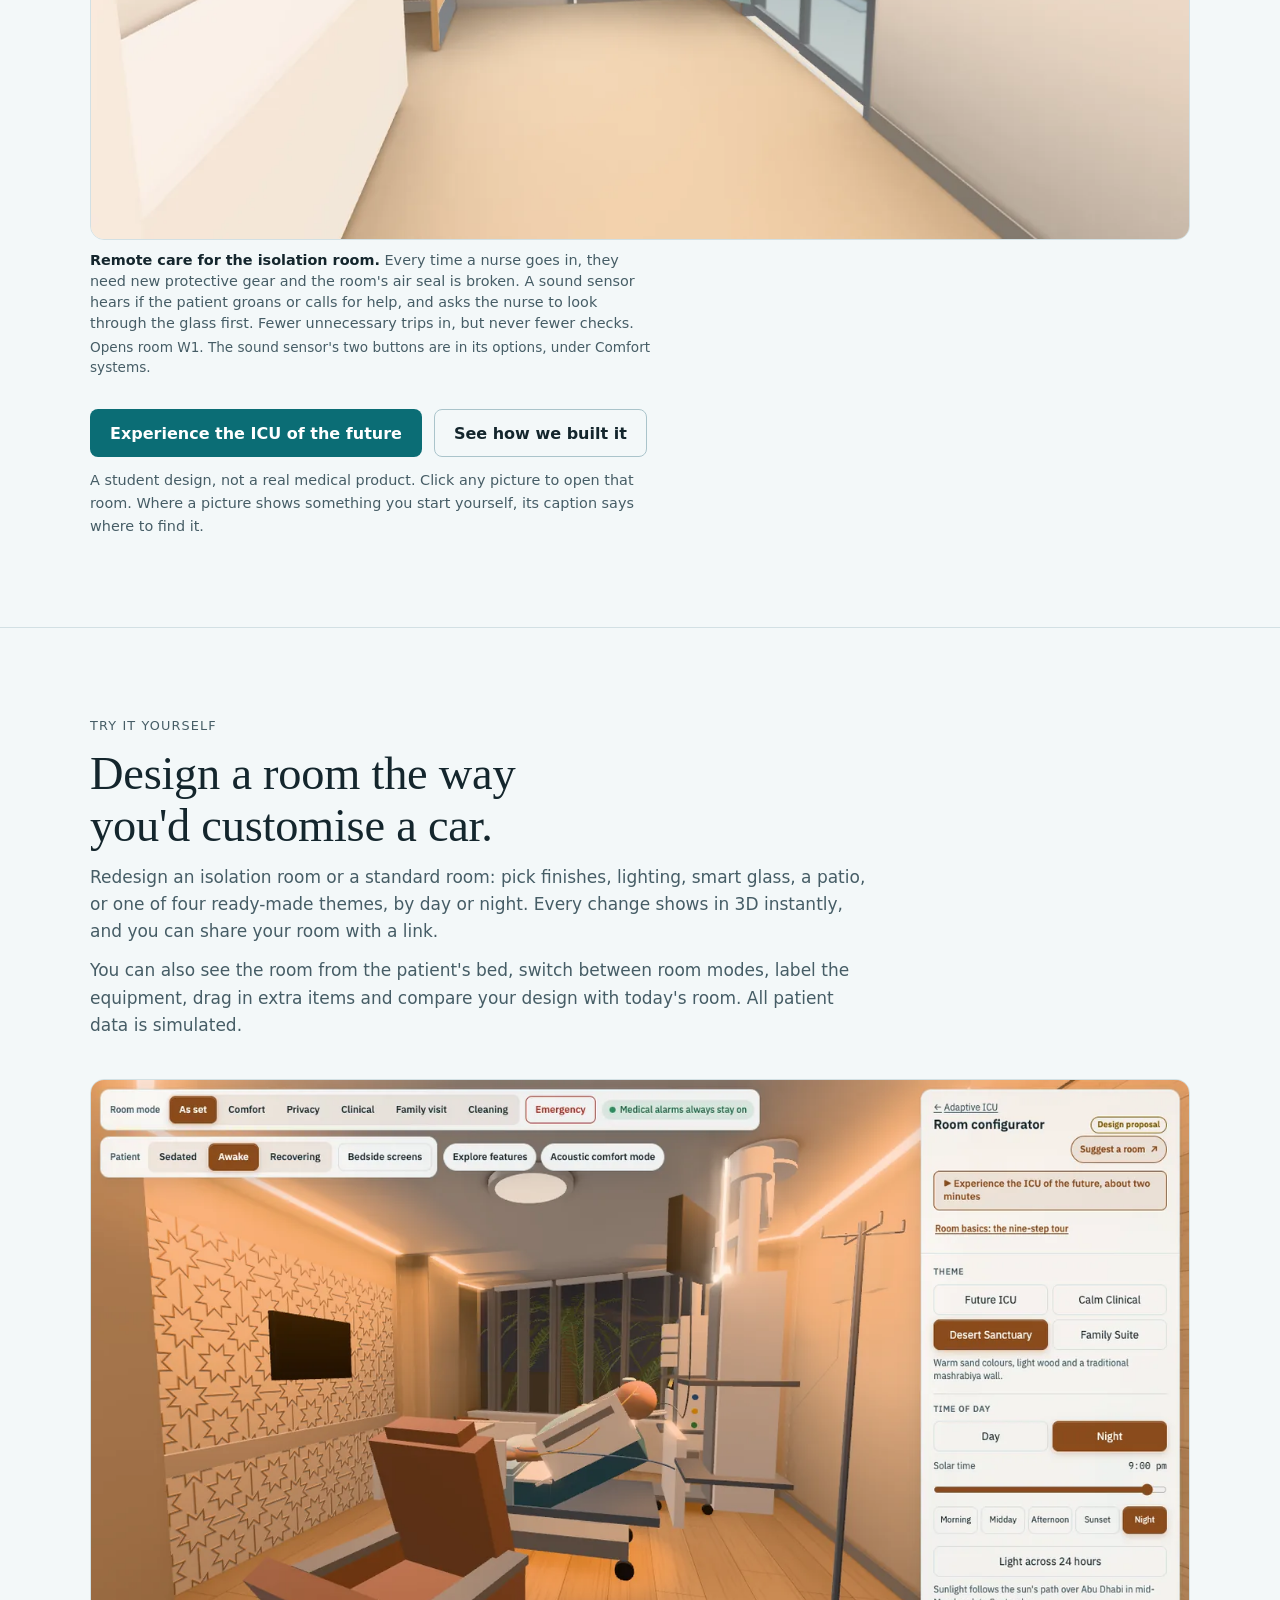
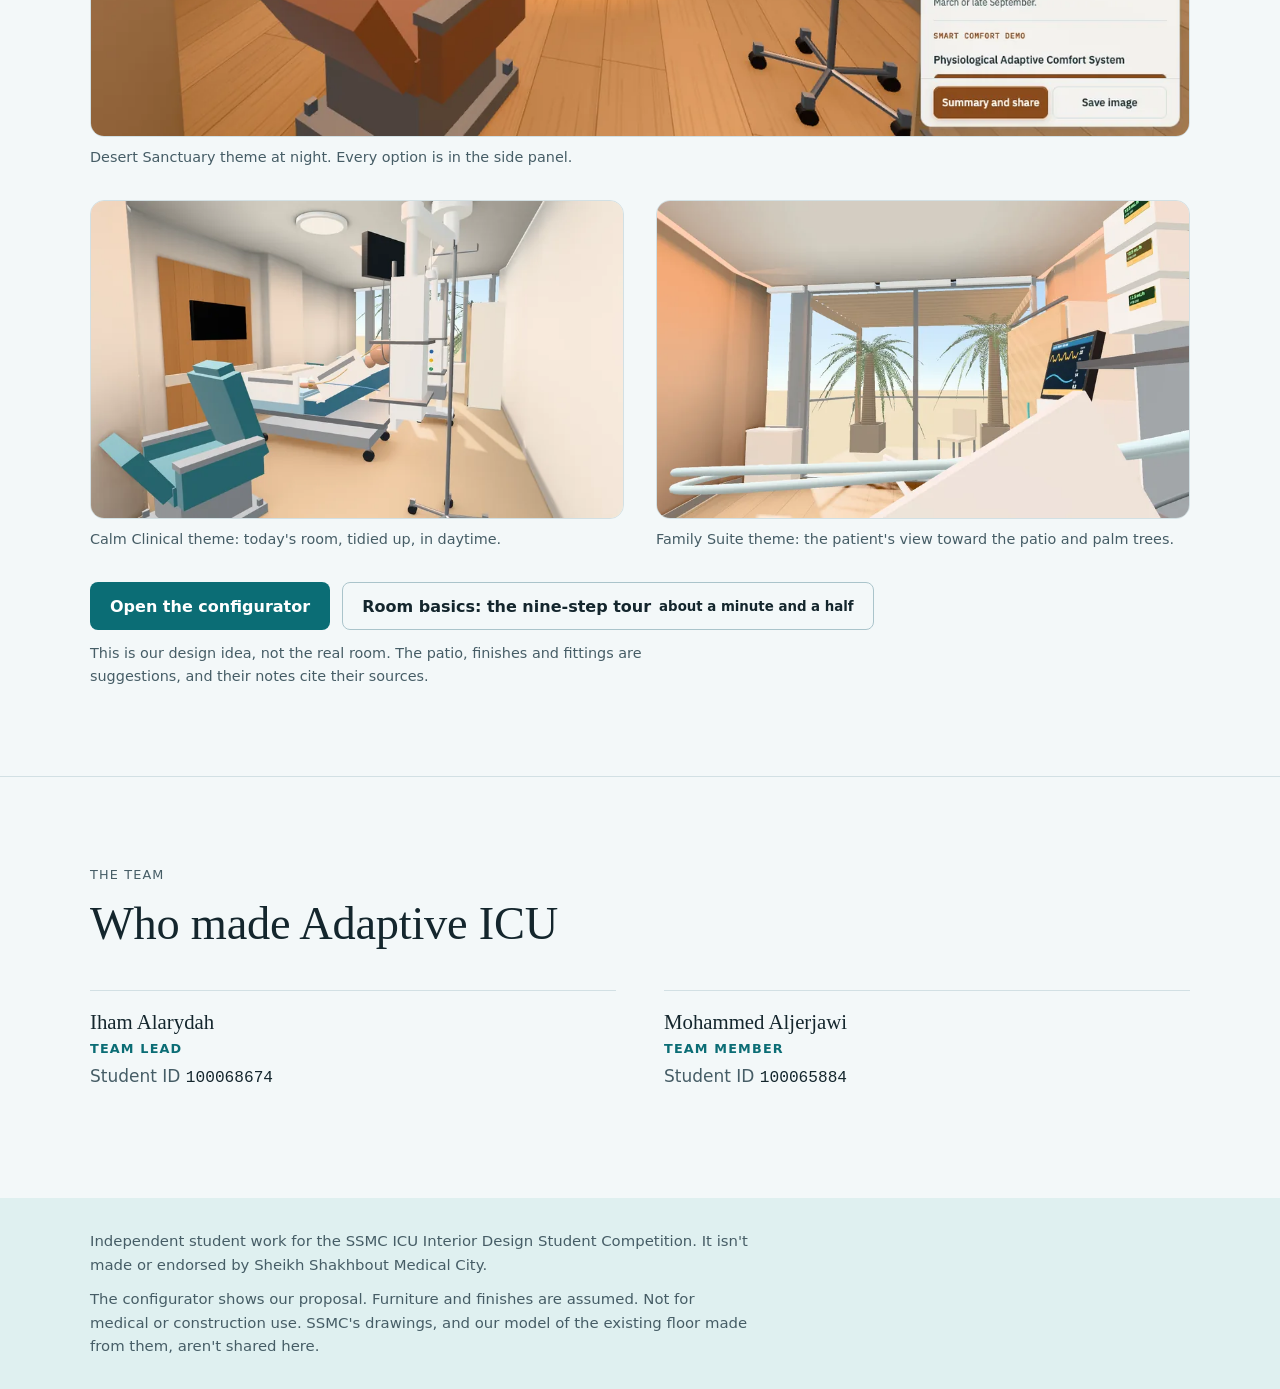
==== commit 390a2bb6: "The home page names the team: Iham Alarydah, team lead, and Mohammed Aljerjawi, with their student I" ====
--- a/index.html
+++ b/index.html
@@ -28,6 +28,7 @@
     <nav id="nav" aria-label="Sections">
       <a href="#proposal">Proposal</a>
       <a href="configurator/">Configurator</a>
+      <a href="#team">Team</a>
     </nav>
   </div>
 </header>
@@ -227,6 +228,27 @@
       <div class="actions"><a class="btn primary" href="configurator/">Open the configurator</a> <a class="btn quiet" href="configurator/?tour=guided">Room basics: the nine-step tour <small>about a minute and a half</small></a></div>
       <p class="note">This is our design idea, not the real room. The patio, finishes and fittings are suggestions, and their notes cite their sources.</p>
     </div>
+  </div>
+</section>
+
+<section class="section" id="team">
+  <div class="wrap">
+    <div class="section-head">
+      <p class="eyebrow">The team</p>
+      <h2>Who made Adaptive ICU</h2>
+    </div>
+    <ul class="people">
+      <li>
+        <h3>Iham Alarydah</h3>
+        <p class="role">Team lead</p>
+        <p class="sid">Student ID <span>100068674</span></p>
+      </li>
+      <li>
+        <h3>Mohammed Aljerjawi</h3>
+        <p class="role">Team member</p>
+        <p class="sid">Student ID <span>100065884</span></p>
+      </li>
+    </ul>
   </div>
 </section>
 </main>
--- a/styles.css
+++ b/styles.css
@@ -266,6 +266,14 @@
 .files span { color: var(--muted); font-size: 0.95rem; }
 @media (min-width: 800px) { .files { grid-template-columns: repeat(2, minmax(0, 1fr)); } }
 
+/* team: one entry per person, two to a row on a wide screen */
+.people { list-style: none; margin: 0; padding: 0; display: grid; gap: 0 clamp(24px, 4vw, 48px); }
+.people li { display: grid; gap: 4px; padding: 18px 0; border-top: 1px solid var(--border); min-width: 0; }
+.people .role { font-size: 0.8rem; letter-spacing: 0.09em; text-transform: uppercase; font-weight: 600; color: var(--teal); }
+.people .sid { color: var(--muted); }
+.people .sid span { font-family: var(--mono); font-size: 0.95em; color: var(--text); font-variant-numeric: tabular-nums; }
+@media (min-width: 800px) { .people { grid-template-columns: repeat(2, minmax(0, 1fr)); } }
+
 /* footer */
 .foot { background: var(--teal-soft); padding-block: 32px; font-size: 0.93rem; color: var(--muted); }
 .foot .wrap { display: grid; gap: 10px; }
